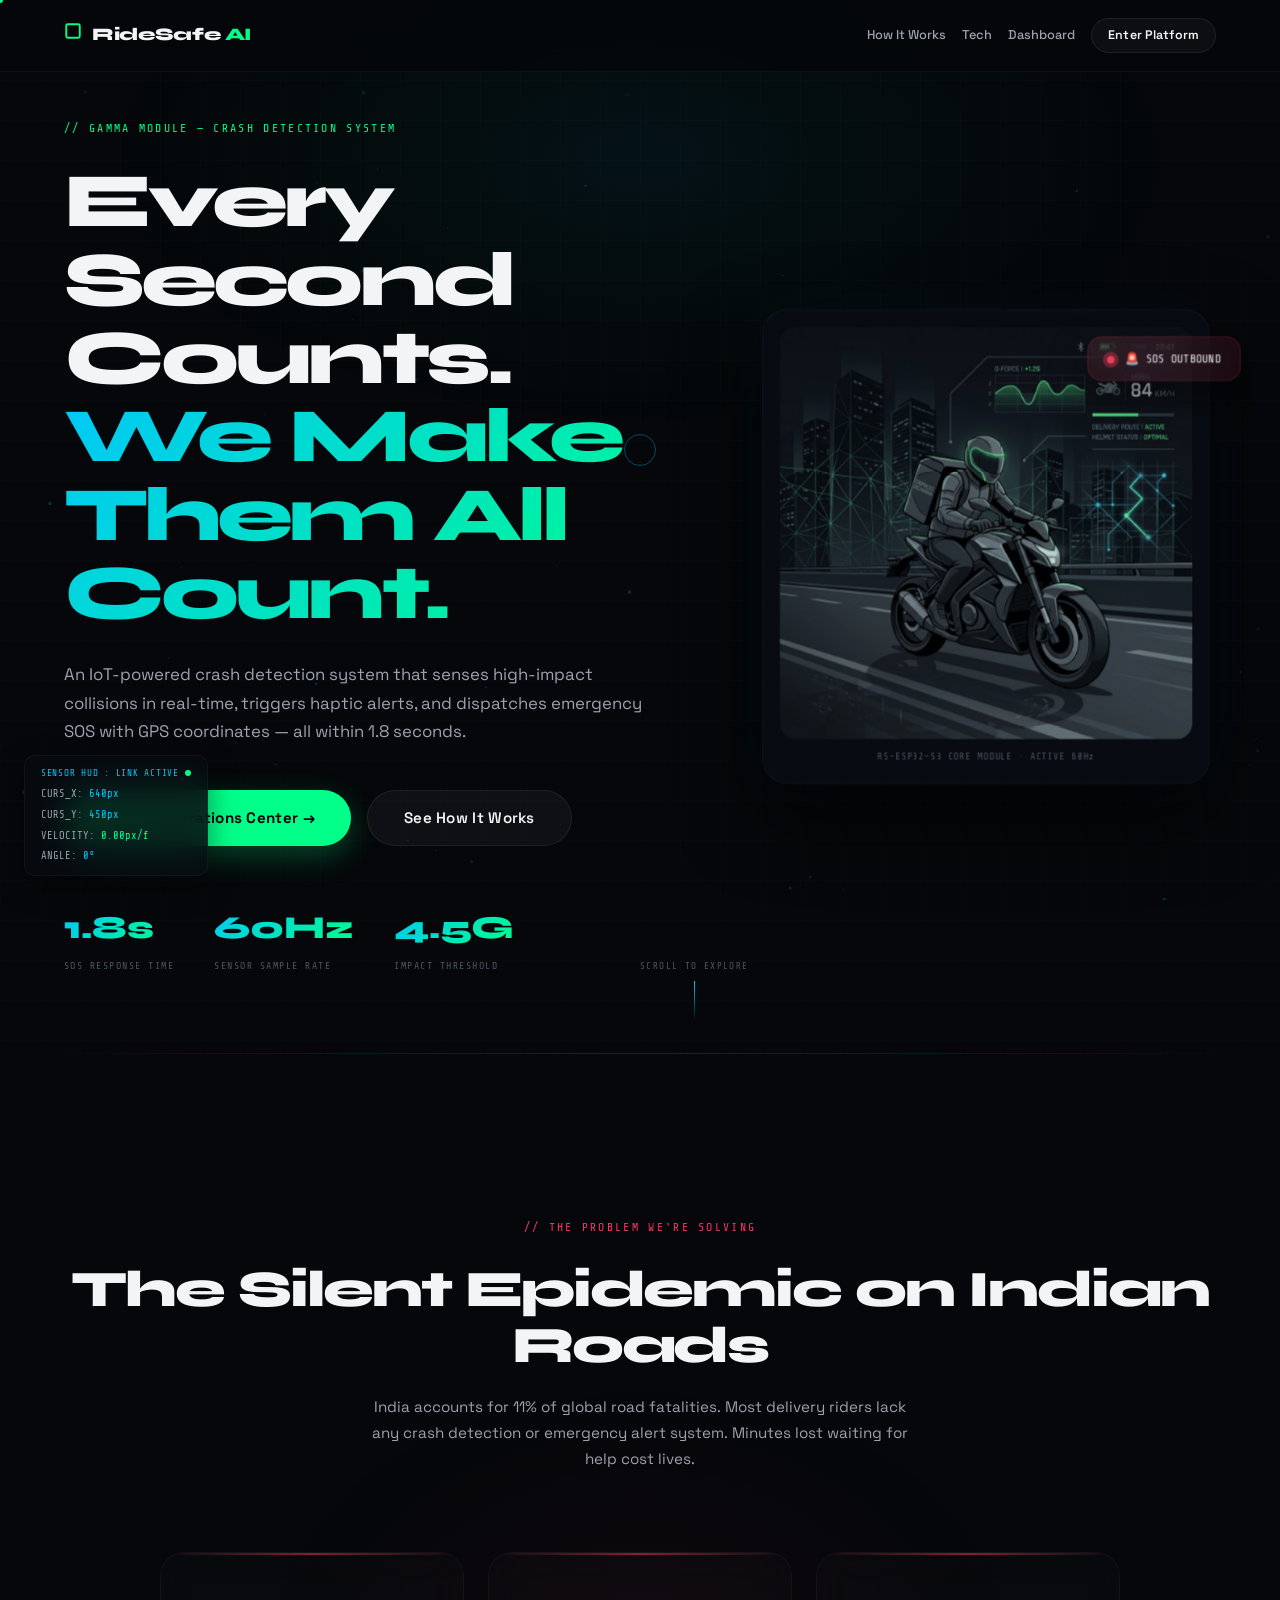
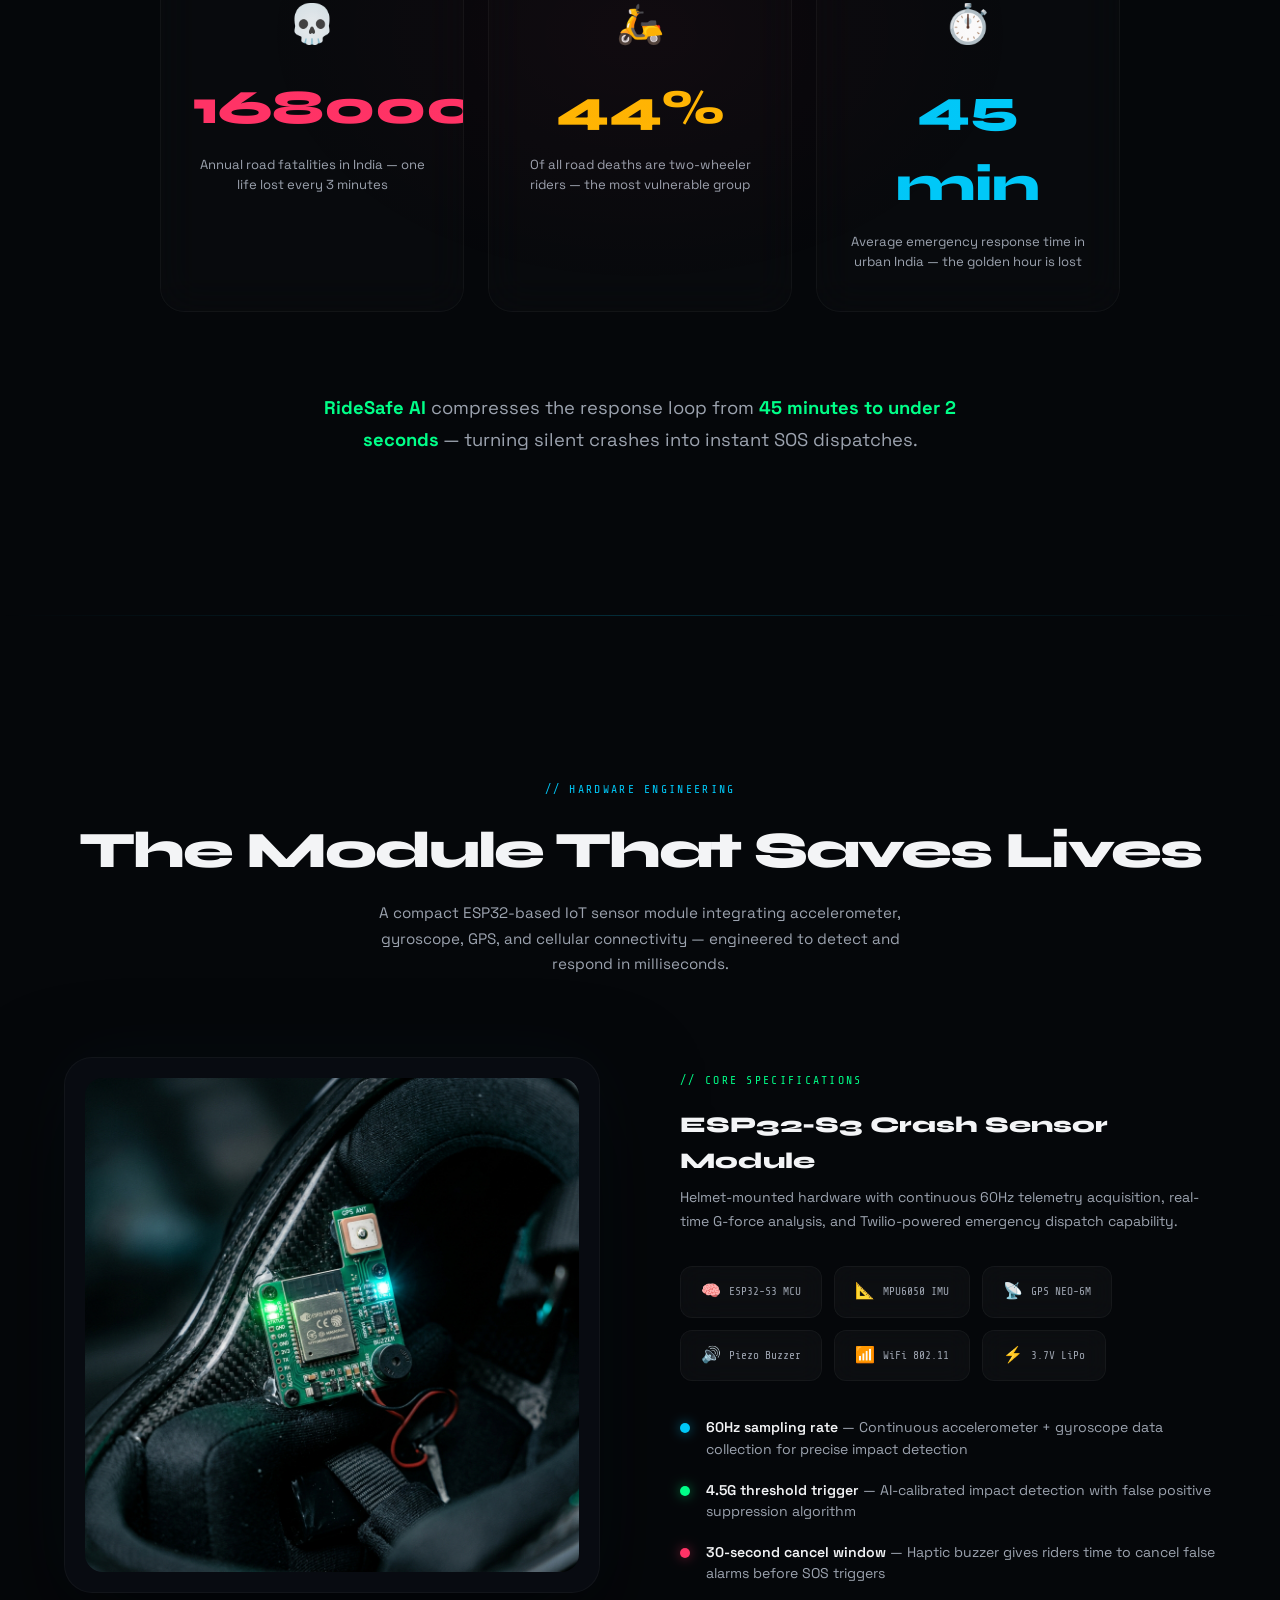
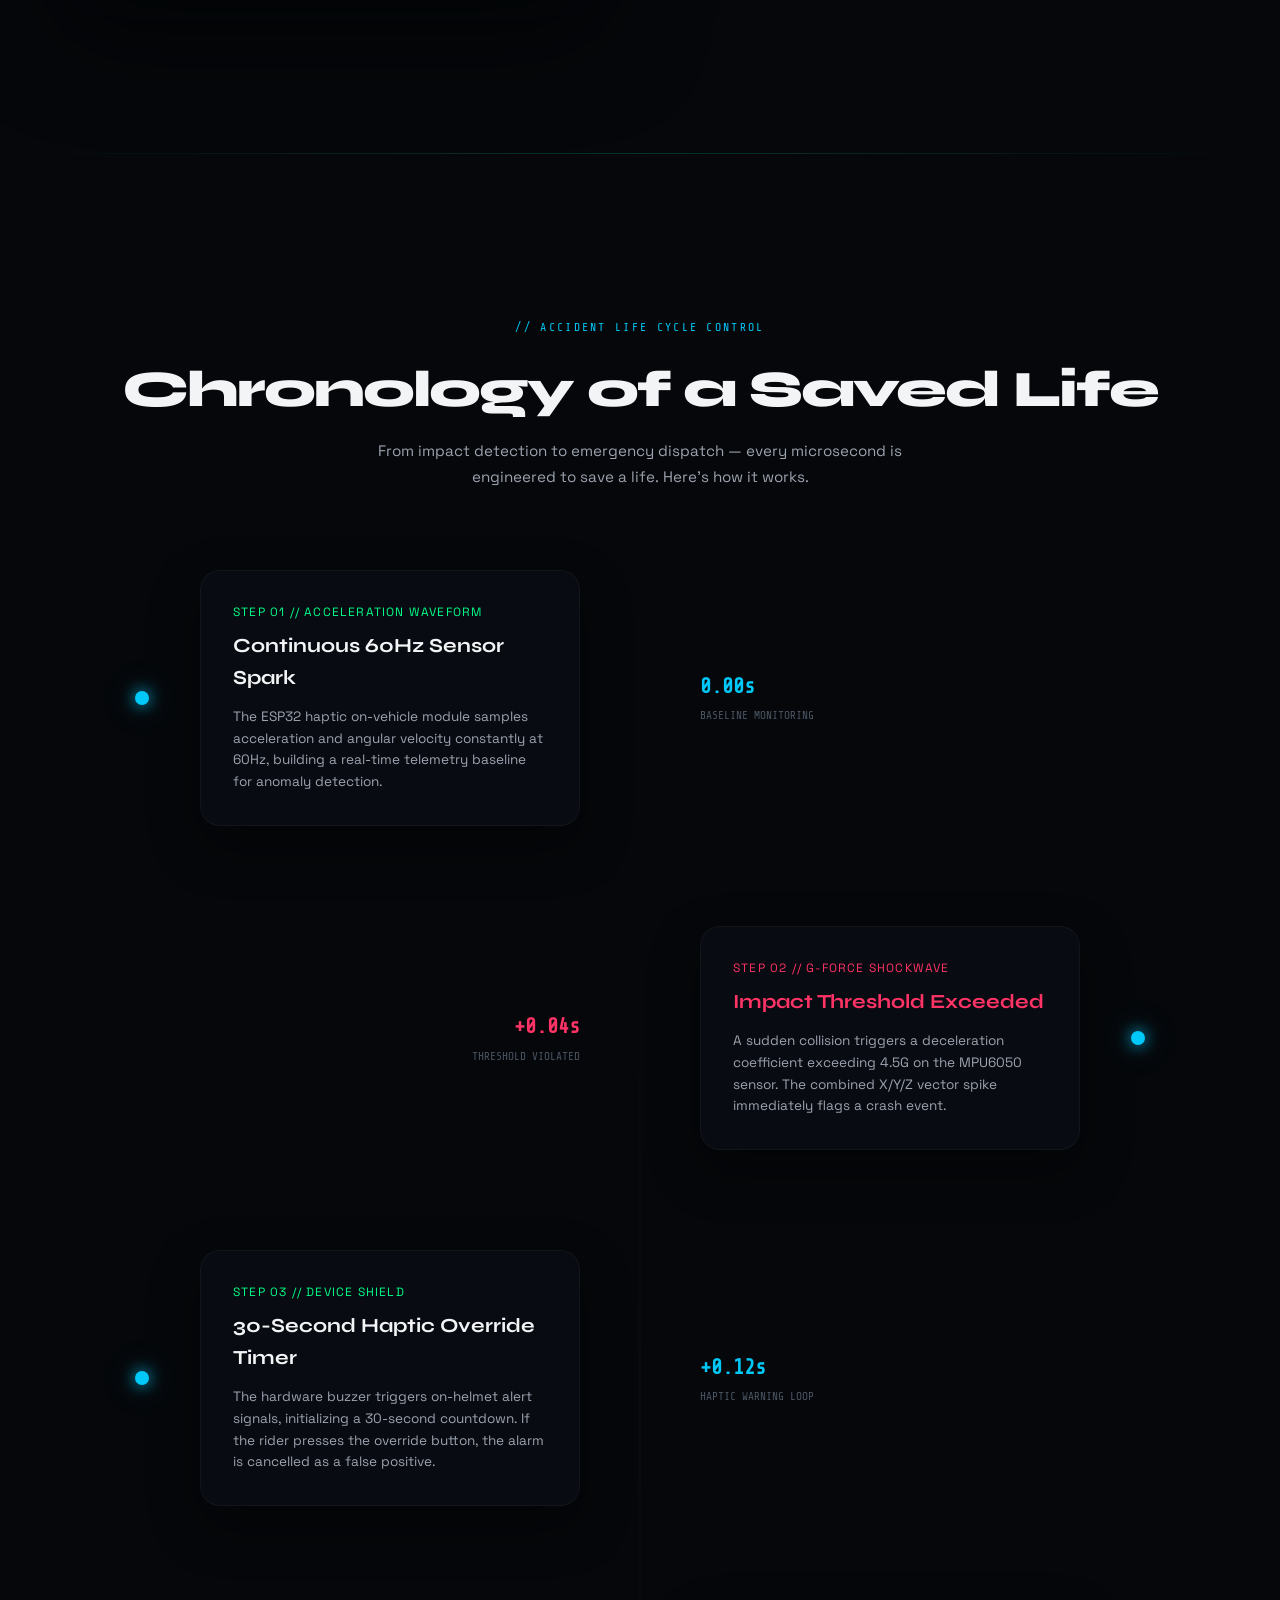
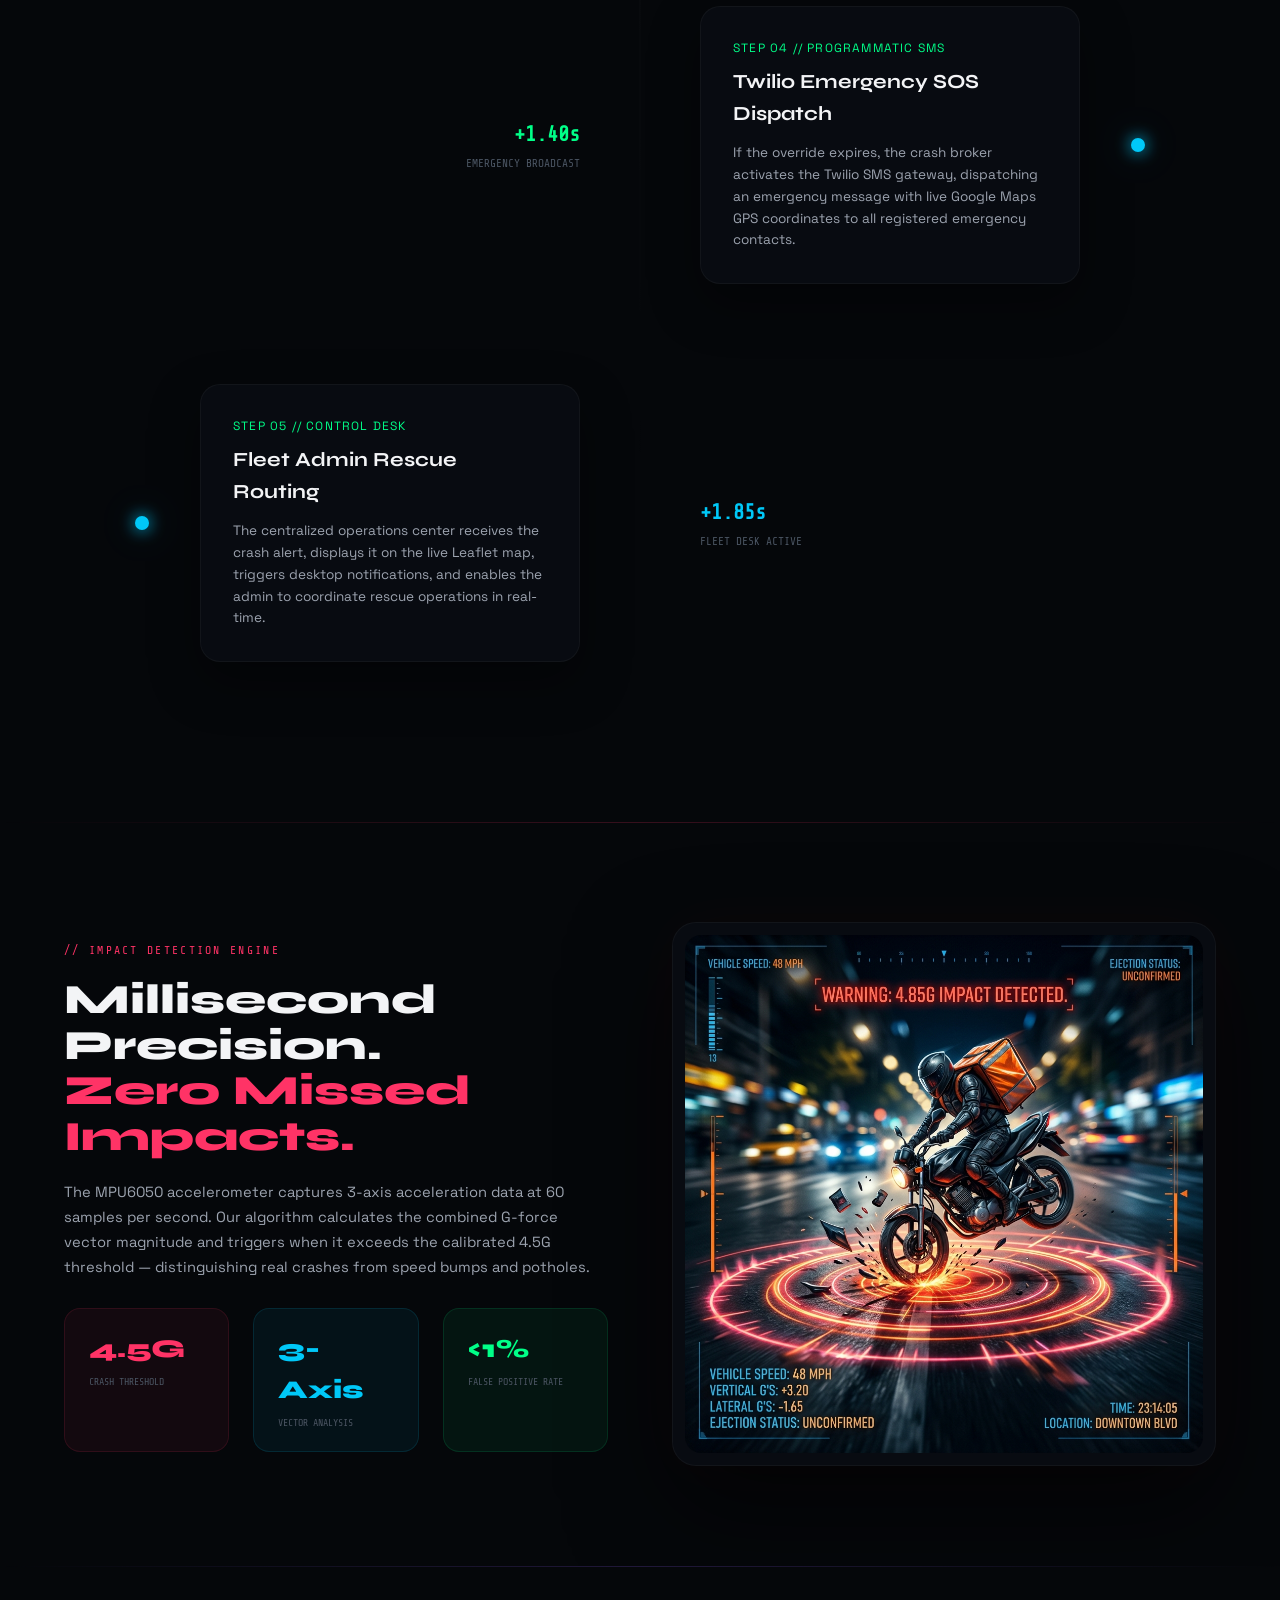
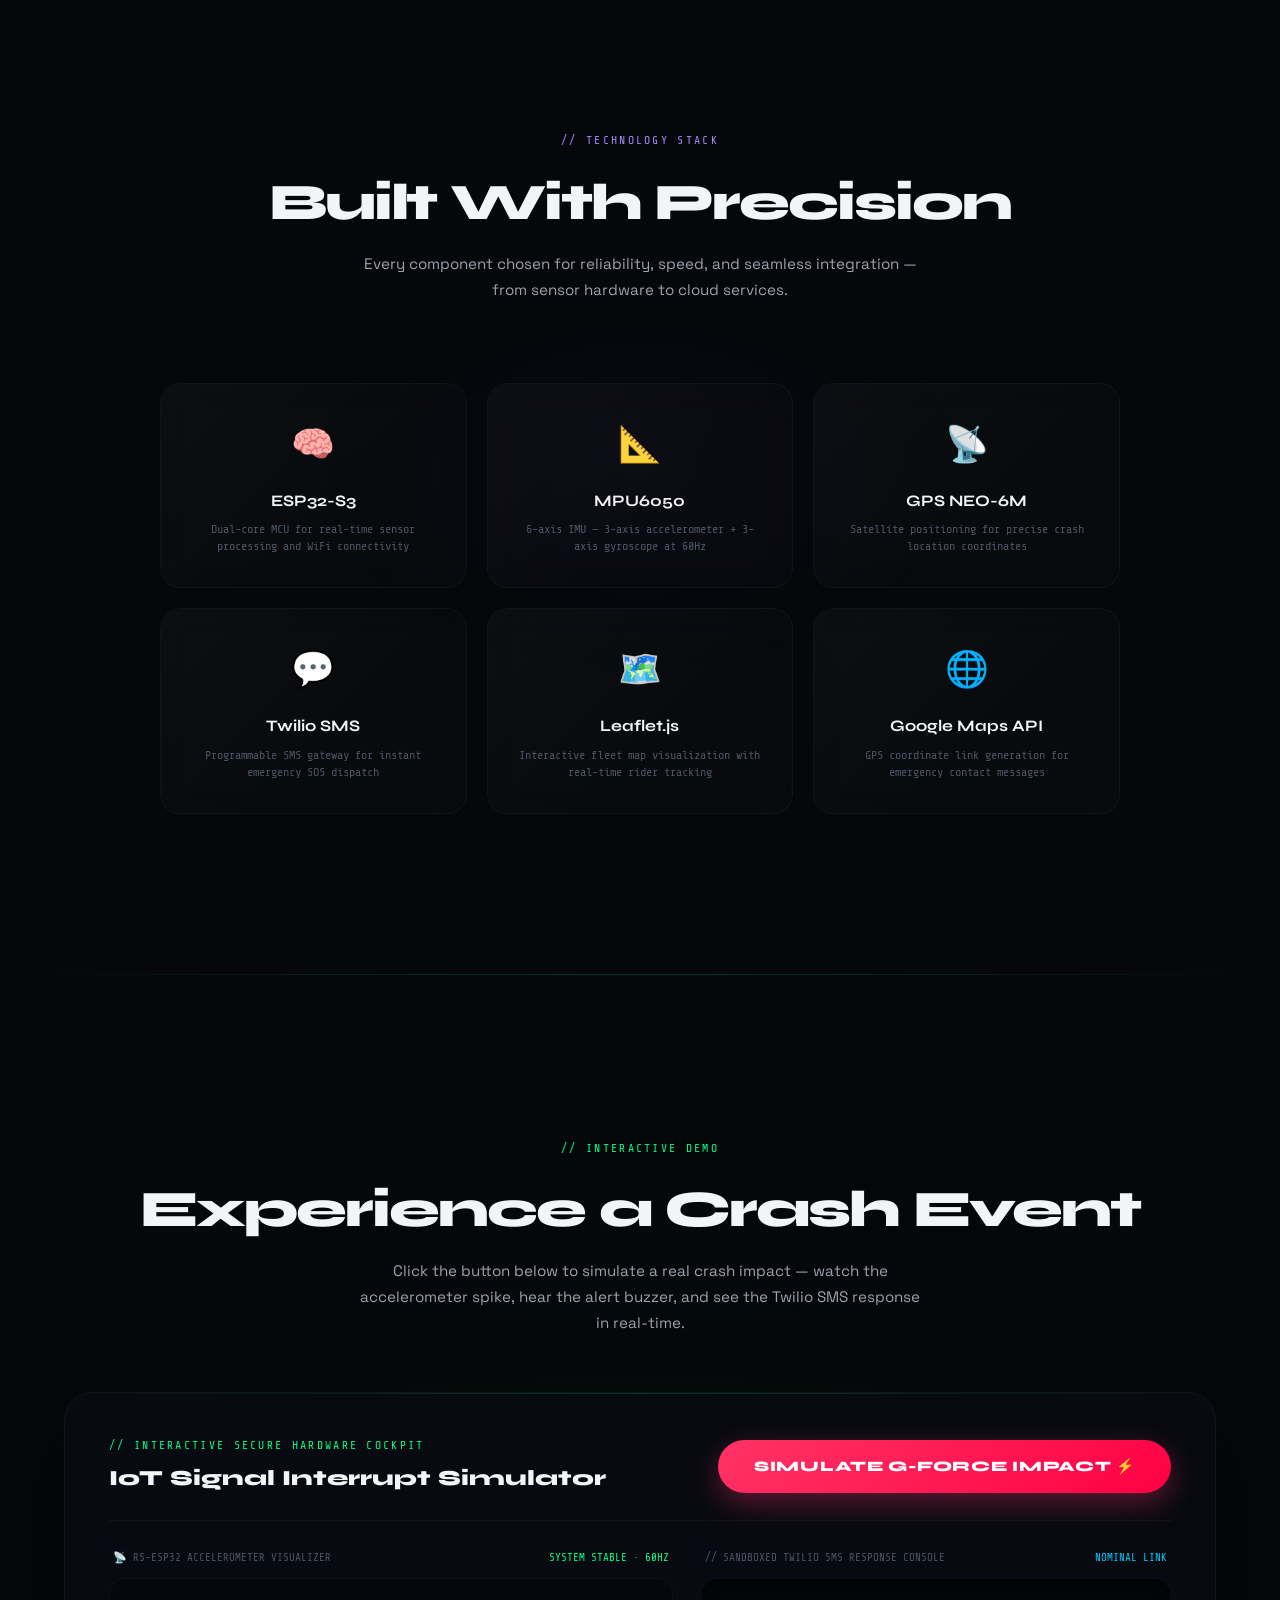
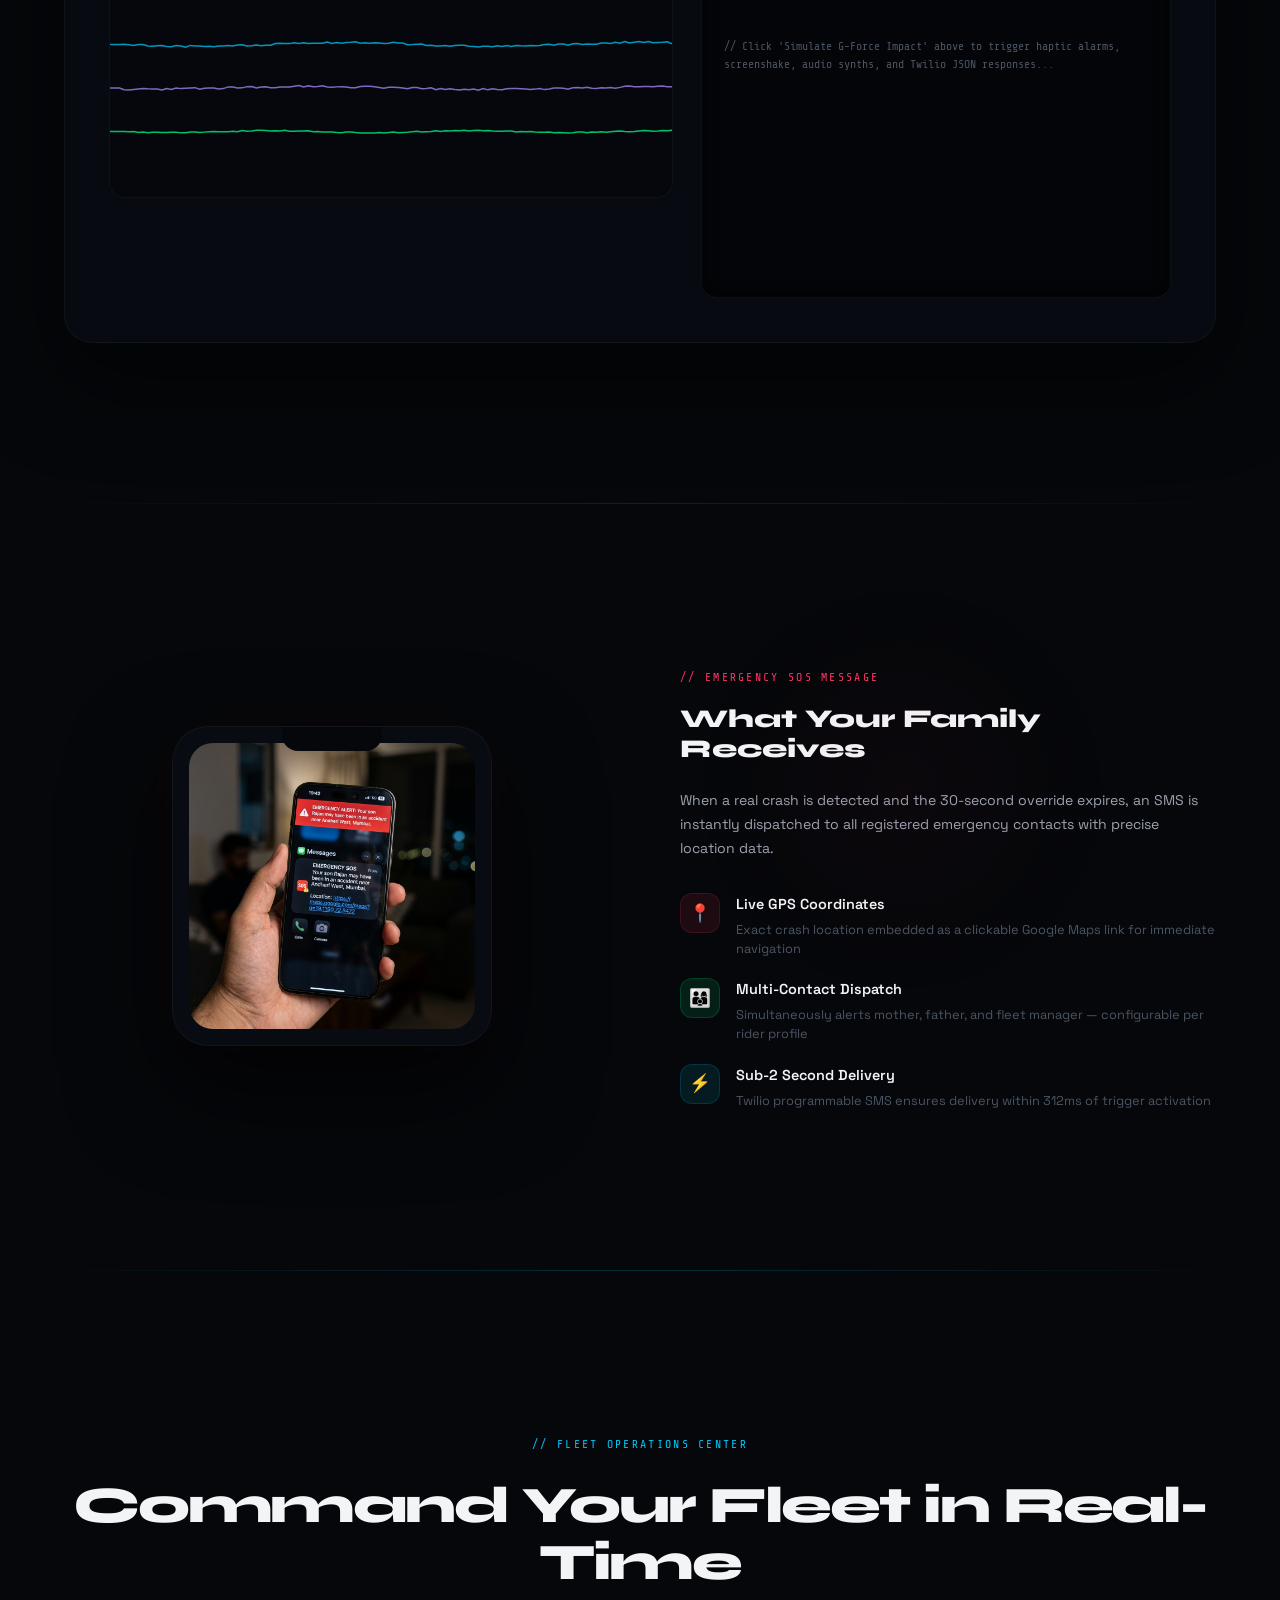
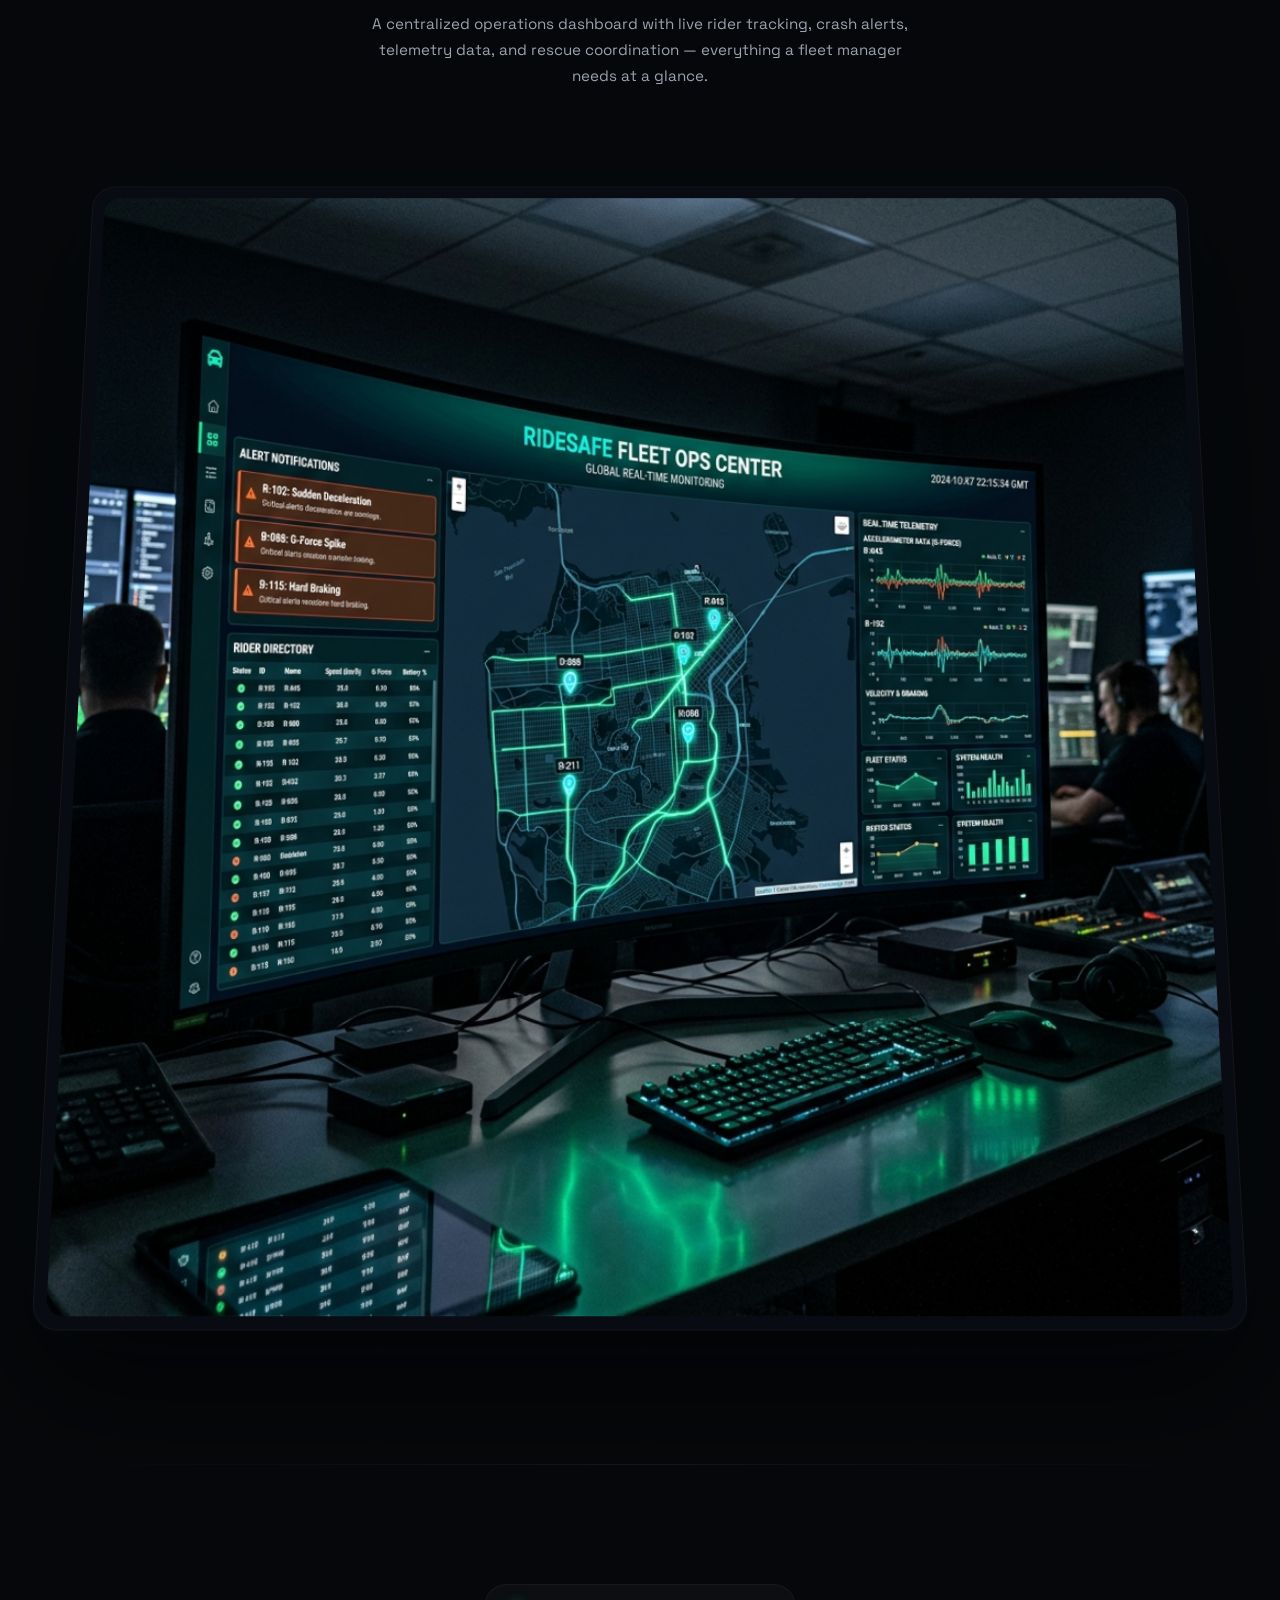
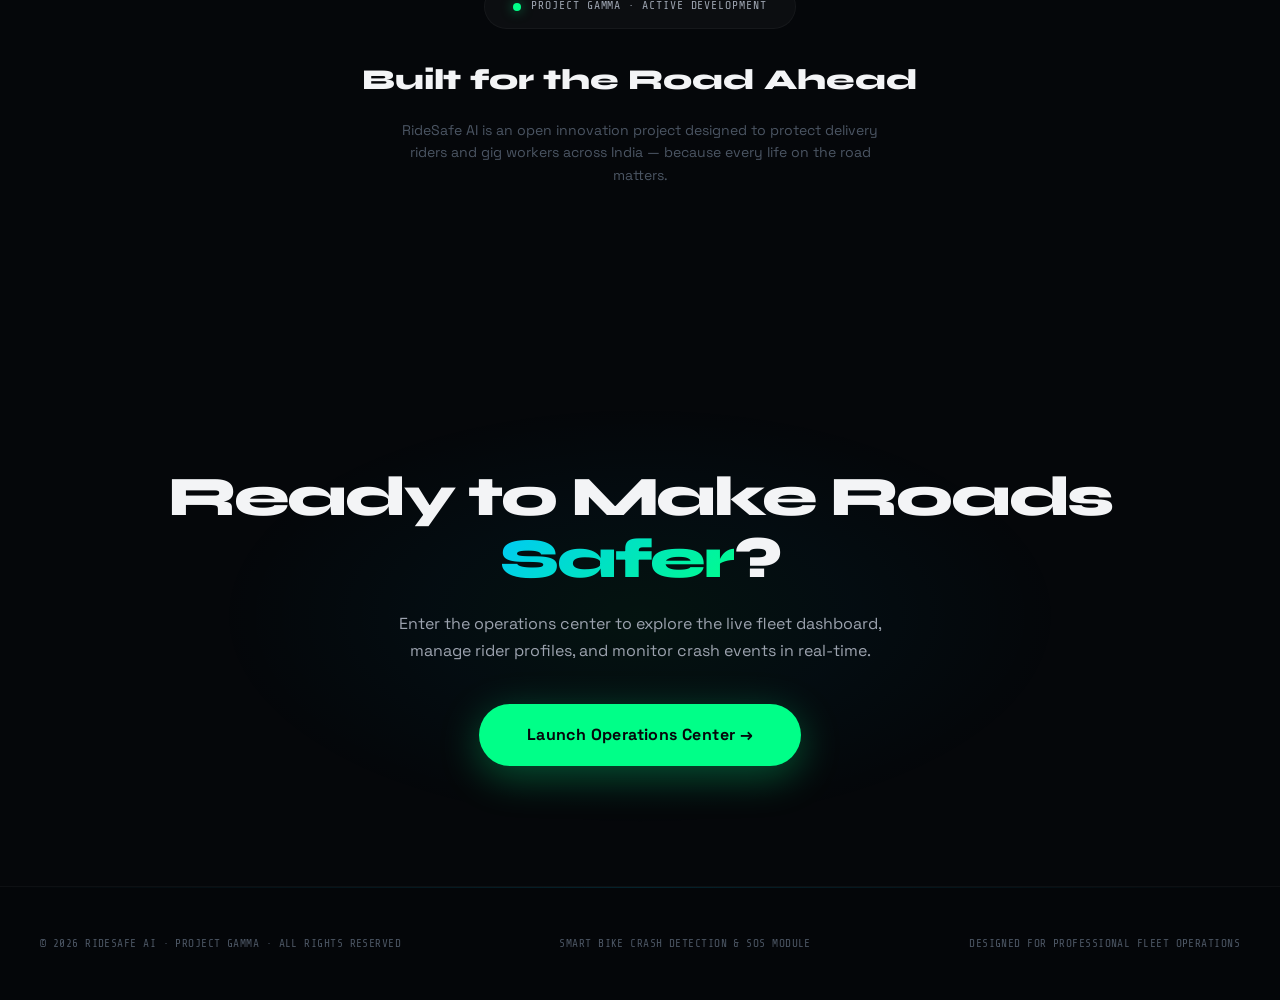
==== index.html @ f123cdc4 "feat(landing): cinematic storytelling redesign with high-graphics visuals - Rewrote index.html with " ====
<!DOCTYPE html>
<html lang="en">
<head>
<meta charset="UTF-8">
<meta name="viewport" content="width=device-width, initial-scale=1.0">
<title>RideSafe AI — Smart Bike Crash Detection & SOS Module</title>
<meta name="description" content="RideSafe AI is an IoT-powered crash detection system that detects bike accidents in real-time using G-force sensors and dispatches emergency SOS alerts with GPS location to save lives.">
<link rel="stylesheet" href="css/styles.css">
<link rel="stylesheet" href="css/landing.css">
</head>
<body class="landing-page">

<!-- PARTICLE BACKGROUND CANVAS -->
<canvas id="particleCanvas"></canvas>

<!-- CUSTOM DUAL CURSOR TRAIL -->
<div class="custom-cursor-dot" id="cursorDot"></div>
<div class="custom-cursor-circle" id="cursorCircle"></div>

<!-- POINTER TELEMETRY HUD COCKPIT -->
<div class="pointer-hud">
  <div class="hud-title">Sensor HUD : Link Active</div>
  <div>CURS_X: <span id="hud-x" style="color:var(--accent-cyan)">0px</span></div>
  <div>CURS_Y: <span id="hud-y" style="color:var(--accent-cyan)">0px</span></div>
  <div>VELOCITY: <span id="hud-v" style="color:var(--accent-green)">0.00px/f</span></div>
  <div>ANGLE: <span id="hud-o" style="color:var(--accent-cyan)">0.0°</span></div>
</div>

<!-- NAVIGATION -->
<nav class="nav" id="nav" style="border-bottom: 1px solid var(--border); background: rgba(5,7,10,0.8); backdrop-filter: blur(16px); position: fixed; top: 0; left: 0; right: 0; z-index: 1000; height: 72px; display: flex; align-items: center;">
  <div class="nav-inner" style="width: 100%; max-width: 1200px; margin: 0 auto; padding: 0 24px; display: flex; justify-content: space-between; align-items: center;">
    <a href="index.html" class="interactive-hover" style="font-family: var(--font-display); font-weight: 800; font-size: 1.1rem; letter-spacing: -0.02em; display: flex; align-items: center; gap: 10px;">
      <div class="logo-icon"><svg width="18" height="18" viewBox="0 0 24 24" fill="none" stroke="var(--accent-green)" stroke-width="2.5"><rect x="3" y="3" width="18" height="18" rx="2"/></svg></div>
      <span>RideSafe <span style="color:var(--accent-green)">AI</span></span>
    </a>
    <div style="display: flex; gap: 16px; align-items: center;">
      <a href="#how-it-works" class="interactive-hover" style="font-size:0.8rem; color:var(--txt2); font-weight:500; transition:color 0.2s;">How It Works</a>
      <a href="#tech" class="interactive-hover" style="font-size:0.8rem; color:var(--txt2); font-weight:500; transition:color 0.2s;">Tech</a>
      <a href="#dashboard" class="interactive-hover" style="font-size:0.8rem; color:var(--txt2); font-weight:500; transition:color 0.2s;">Dashboard</a>
      <a href="login.html" class="btn btn-outline btn-sm interactive-hover" style="border-radius:99px; font-weight:600;">Enter Platform</a>
    </div>
  </div>
</nav>

<!-- ════════════════════════════════════════════════
     HERO — "EVERY SECOND COUNTS"
     ════════════════════════════════════════════════ -->
<section class="hero-god" id="hero">
  <div class="hero-god-glow"></div>
  <div class="container" style="display: flex; align-items: center; justify-content: space-between; gap: 60px; width: 100%; flex-wrap: wrap;">

    <!-- Hero Text -->
    <div style="flex: 1; min-width: 320px;">
      <div class="hero-tagline">// GAMMA MODULE — CRASH DETECTION SYSTEM</div>
      <h1 class="hero-title-god">
        Every Second Counts.<span>We Make Them All Count.</span>
      </h1>
      <p class="hero-desc-god">
        An IoT-powered crash detection system that senses high-impact collisions in real-time, triggers haptic alerts, and dispatches emergency SOS with GPS coordinates — all within 1.8 seconds.
      </p>
      <div style="display: flex; gap: 16px; opacity:0; animation: fadeUp 1s cubic-bezier(0.16, 1, 0.3, 1) 0.8s forwards;">
        <a href="login.html" class="btn btn-green btn-lg interactive-hover" style="background:var(--accent-green); color:#05070a; box-shadow:0 10px 30px rgba(0,255,136,0.25); border-radius:99px;">
          Launch Operations Center →
        </a>
        <a href="#how-it-works" class="btn btn-outline btn-lg interactive-hover" style="border-radius:99px;">
          See How It Works
        </a>
      </div>

      <!-- Hero Animated Stats -->
      <div class="hero-stats">
        <div class="hero-stat">
          <span class="hero-stat-value" id="stat-time">0.0s</span>
          <span class="hero-stat-label">SOS Response Time</span>
        </div>
        <div class="hero-stat">
          <span class="hero-stat-value" id="stat-hz">0Hz</span>
          <span class="hero-stat-label">Sensor Sample Rate</span>
        </div>
        <div class="hero-stat">
          <span class="hero-stat-value" id="stat-g">0.0G</span>
          <span class="hero-stat-label">Impact Threshold</span>
        </div>
      </div>
    </div>

    <!-- 3D Perspective Hero Card -->
    <div class="hero-perspective-wrap">
      <div class="hero-perspective-card" id="heroPerspectiveCard">
        <div class="hero-image-frame">
          <img src="images/ridesafe_telemetry_hero.png" alt="RideSafe Delivery Telemetry HUD illustration showing a delivery rider with real-time G-force monitoring and speed data" />
          <div class="device-footer">
            RS-ESP32-S3 CORE MODULE · ACTIVE 60Hz
          </div>
        </div>
        <div class="hero-perspective-overlay">
          <span class="dot dot-red" style="margin-top:2px;"></span>
          <span>🚨 SOS OUTBOUND</span>
        </div>
      </div>
    </div>

  </div>

  <!-- Scroll Indicator -->
  <div class="scroll-indicator">
    <span>Scroll to Explore</span>
    <div class="scroll-indicator-bar"></div>
  </div>
</section>

<!-- ════════════════════════════════════════════════
     THE PROBLEM — "THE SILENT EPIDEMIC"
     ════════════════════════════════════════════════ -->
<section class="problem-section" id="problem">
  <div class="container">
    <div class="problem-header reveal">
      <div class="section-tagline" style="color:var(--accent-red);">// THE PROBLEM WE'RE SOLVING</div>
      <h2 class="section-title">The Silent Epidemic on Indian Roads</h2>
      <p class="section-desc">
        India accounts for 11% of global road fatalities. Most delivery riders lack any crash detection or emergency alert system. Minutes lost waiting for help cost lives.
      </p>
    </div>

    <div class="problem-stats-grid">
      <div class="problem-stat-card reveal reveal-delay-1">
        <span class="stat-icon">💀</span>
        <span class="stat-number red" data-target="168000" data-suffix="+">0</span>
        <p class="stat-description">Annual road fatalities in India — one life lost every 3 minutes</p>
      </div>
      <div class="problem-stat-card reveal reveal-delay-2">
        <span class="stat-icon">🛵</span>
        <span class="stat-number amber" data-target="44" data-suffix="%">0</span>
        <p class="stat-description">Of all road deaths are two-wheeler riders — the most vulnerable group</p>
      </div>
      <div class="problem-stat-card reveal reveal-delay-3">
        <span class="stat-icon">⏱️</span>
        <span class="stat-number cyan" data-target="45" data-suffix=" min">0</span>
        <p class="stat-description">Average emergency response time in urban India — the golden hour is lost</p>
      </div>
    </div>

    <p class="problem-cta-line reveal">
      <strong>RideSafe AI</strong> compresses the response loop from <strong>45 minutes to under 2 seconds</strong> — turning silent crashes into instant SOS dispatches.
    </p>
  </div>
</section>

<!-- ════════════════════════════════════════════════
     HARDWARE — "THE MODULE THAT SAVES LIVES"
     ════════════════════════════════════════════════ -->
<section class="hardware-section" id="hardware">
  <div class="container">
    <div style="text-align: center; margin-bottom: 80px;" class="reveal">
      <div class="section-tagline" style="color:var(--accent-cyan);">// HARDWARE ENGINEERING</div>
      <h2 class="section-title">The Module That Saves Lives</h2>
      <p class="section-desc">
        A compact ESP32-based IoT sensor module integrating accelerometer, gyroscope, GPS, and cellular connectivity — engineered to detect and respond in milliseconds.
      </p>
    </div>

    <div class="hardware-grid">
      <div class="hardware-image-wrap reveal">
        <div class="hardware-image-card" id="hardwareCard">
          <img src="images/esp32_hardware_module.png" alt="ESP32 crash detection IoT module mounted inside a motorcycle helmet with green LED indicators and sensor chips" />
        </div>
      </div>

      <div class="reveal reveal-delay-2">
        <div class="section-tagline" style="color:var(--accent-green); margin-bottom:16px;">// CORE SPECIFICATIONS</div>
        <h3 style="font-family:var(--font-display); font-size:1.4rem; font-weight:800; margin-bottom:8px;">ESP32-S3 Crash Sensor Module</h3>
        <p style="color:var(--txt2); font-size:0.88rem; line-height:1.7; margin-bottom:28px;">
          Helmet-mounted hardware with continuous 60Hz telemetry acquisition, real-time G-force analysis, and Twilio-powered emergency dispatch capability.
        </p>

        <div class="spec-badges">
          <div class="spec-badge"><span class="spec-badge-icon">🧠</span> ESP32-S3 MCU</div>
          <div class="spec-badge"><span class="spec-badge-icon">📐</span> MPU6050 IMU</div>
          <div class="spec-badge"><span class="spec-badge-icon">📡</span> GPS NEO-6M</div>
          <div class="spec-badge"><span class="spec-badge-icon">🔊</span> Piezo Buzzer</div>
          <div class="spec-badge"><span class="spec-badge-icon">📶</span> WiFi 802.11</div>
          <div class="spec-badge"><span class="spec-badge-icon">⚡</span> 3.7V LiPo</div>
        </div>

        <div class="hw-features">
          <div class="hw-feature">
            <div class="hw-feature-dot"></div>
            <div class="hw-feature-text"><strong>60Hz sampling rate</strong> — Continuous accelerometer + gyroscope data collection for precise impact detection</div>
          </div>
          <div class="hw-feature">
            <div class="hw-feature-dot" style="background:var(--accent-green);box-shadow:0 0 12px rgba(0,255,136,0.5);"></div>
            <div class="hw-feature-text"><strong>4.5G threshold trigger</strong> — AI-calibrated impact detection with false positive suppression algorithm</div>
          </div>
          <div class="hw-feature">
            <div class="hw-feature-dot" style="background:var(--accent-red);box-shadow:0 0 12px rgba(255,51,102,0.5);"></div>
            <div class="hw-feature-text"><strong>30-second cancel window</strong> — Haptic buzzer gives riders time to cancel false alarms before SOS triggers</div>
          </div>
        </div>
      </div>
    </div>
  </div>
</section>

<!-- ════════════════════════════════════════════════
     TIMELINE — "CHRONOLOGY OF A SAVED LIFE"
     ════════════════════════════════════════════════ -->
<section class="timeline-section" id="how-it-works">
  <div class="container">
    <div style="text-align: center; margin-bottom: 80px;" class="reveal">
      <div class="section-tagline" style="color:var(--accent-cyan)">// ACCIDENT LIFE CYCLE CONTROL</div>
      <h2 class="section-title">Chronology of a Saved Life</h2>
      <p class="section-desc">
        From impact detection to emergency dispatch — every microsecond is engineered to save a life. Here's how it works.
      </p>
    </div>

    <div style="position: relative; max-width: 880px; margin: 0 auto;">
      <!-- Timeline Center Line -->
      <div class="timeline-line"></div>
      <div class="timeline-line-glow" id="timelineGlow"></div>

      <!-- Step 1 -->
      <div class="timeline-card-wrap">
        <div class="timeline-card" id="step1Card">
          <div class="timeline-num">STEP 01 // ACCELERATION WAVEFORM</div>
          <div class="timeline-title">Continuous 60Hz Sensor Spark</div>
          <div class="timeline-desc">
            The ESP32 haptic on-vehicle module samples acceleration and angular velocity constantly at 60Hz, building a real-time telemetry baseline for anomaly detection.
          </div>
        </div>
        <div class="timeline-meta" id="step1Meta">
          <span style="font-family:var(--font-mono); color:var(--accent-cyan); font-size:1.3rem; font-weight:700;">0.00s</span>
          <div style="font-size:0.7rem; color:var(--txt3); text-transform:uppercase; margin-top:4px;">Baseline Monitoring</div>
        </div>
      </div>

      <!-- Step 2 -->
      <div class="timeline-card-wrap">
        <div class="timeline-card" id="step2Card">
          <div class="timeline-num" style="color:var(--accent-red)">STEP 02 // G-FORCE SHOCKWAVE</div>
          <div class="timeline-title" style="color:var(--accent-red)">Impact Threshold Exceeded</div>
          <div class="timeline-desc">
            A sudden collision triggers a deceleration coefficient exceeding 4.5G on the MPU6050 sensor. The combined X/Y/Z vector spike immediately flags a crash event.
          </div>
        </div>
        <div class="timeline-meta" id="step2Meta">
          <span style="font-family:var(--font-mono); color:var(--accent-red); font-size:1.3rem; font-weight:700;">+0.04s</span>
          <div style="font-size:0.7rem; color:var(--txt3); text-transform:uppercase; margin-top:4px;">Threshold Violated</div>
        </div>
      </div>

      <!-- Step 3 -->
      <div class="timeline-card-wrap">
        <div class="timeline-card" id="step3Card">
          <div class="timeline-num">STEP 03 // DEVICE SHIELD</div>
          <div class="timeline-title">30-Second Haptic Override Timer</div>
          <div class="timeline-desc">
            The hardware buzzer triggers on-helmet alert signals, initializing a 30-second countdown. If the rider presses the override button, the alarm is cancelled as a false positive.
          </div>
        </div>
        <div class="timeline-meta" id="step3Meta">
          <span style="font-family:var(--font-mono); color:var(--accent-cyan); font-size:1.3rem; font-weight:700;">+0.12s</span>
          <div style="font-size:0.7rem; color:var(--txt3); text-transform:uppercase; margin-top:4px;">Haptic Warning Loop</div>
        </div>
      </div>

      <!-- Step 4 -->
      <div class="timeline-card-wrap">
        <div class="timeline-card" id="step4Card">
          <div class="timeline-num" style="color:var(--accent-green)">STEP 04 // PROGRAMMATIC SMS</div>
          <div class="timeline-title">Twilio Emergency SOS Dispatch</div>
          <div class="timeline-desc">
            If the override expires, the crash broker activates the Twilio SMS gateway, dispatching an emergency message with live Google Maps GPS coordinates to all registered emergency contacts.
          </div>
        </div>
        <div class="timeline-meta" id="step4Meta">
          <span style="font-family:var(--font-mono); color:var(--accent-green); font-size:1.3rem; font-weight:700;">+1.40s</span>
          <div style="font-size:0.7rem; color:var(--txt3); text-transform:uppercase; margin-top:4px;">Emergency Broadcast</div>
        </div>
      </div>

      <!-- Step 5 -->
      <div class="timeline-card-wrap">
        <div class="timeline-card" id="step5Card">
          <div class="timeline-num">STEP 05 // CONTROL DESK</div>
          <div class="timeline-title">Fleet Admin Rescue Routing</div>
          <div class="timeline-desc">
            The centralized operations center receives the crash alert, displays it on the live Leaflet map, triggers desktop notifications, and enables the admin to coordinate rescue operations in real-time.
          </div>
        </div>
        <div class="timeline-meta" id="step5Meta">
          <span style="font-family:var(--font-mono); color:var(--accent-cyan); font-size:1.3rem; font-weight:700;">+1.85s</span>
          <div style="font-size:0.7rem; color:var(--txt3); text-transform:uppercase; margin-top:4px;">Fleet Desk Active</div>
        </div>
      </div>

    </div>
  </div>
</section>

<!-- ════════════════════════════════════════════════
     CRASH IMPACT VISUAL — DRAMATIC SECTION
     ════════════════════════════════════════════════ -->
<section style="padding:100px 0; position:relative; z-index:1; overflow:hidden;">
  <div style="position:absolute;top:0;left:0;right:0;height:1px;background:linear-gradient(90deg,transparent,rgba(255,51,102,0.2),transparent);"></div>
  <div class="container">
    <div class="reveal" style="display:grid; grid-template-columns:1fr 1fr; gap:64px; align-items:center;">
      <div>
        <div class="section-tagline" style="color:var(--accent-red); margin-bottom:16px;">// IMPACT DETECTION ENGINE</div>
        <h2 style="font-family:var(--font-display); font-size:clamp(1.8rem,3.5vw,2.6rem); font-weight:800; margin-bottom:20px; line-height:1.1;">
          Millisecond Precision.<br><span style="color:var(--accent-red);">Zero Missed Impacts.</span>
        </h2>
        <p style="color:var(--txt2); font-size:0.92rem; line-height:1.7; margin-bottom:28px;">
          The MPU6050 accelerometer captures 3-axis acceleration data at 60 samples per second. Our algorithm calculates the combined G-force vector magnitude and triggers when it exceeds the calibrated 4.5G threshold — distinguishing real crashes from speed bumps and potholes.
        </p>
        <div style="display:flex; gap:24px; flex-wrap:wrap;">
          <div style="background:rgba(255,51,102,0.06); border:1px solid rgba(255,51,102,0.12); border-radius:16px; padding:20px 24px; flex:1; min-width:140px;">
            <div style="font-family:var(--font-display); font-size:1.6rem; font-weight:800; color:var(--accent-red);">4.5G</div>
            <div style="font-family:var(--font-mono); font-size:0.62rem; color:var(--txt3); text-transform:uppercase; margin-top:4px;">Crash Threshold</div>
          </div>
          <div style="background:rgba(0,200,248,0.06); border:1px solid rgba(0,200,248,0.12); border-radius:16px; padding:20px 24px; flex:1; min-width:140px;">
            <div style="font-family:var(--font-display); font-size:1.6rem; font-weight:800; color:var(--accent-cyan);">3-Axis</div>
            <div style="font-family:var(--font-mono); font-size:0.62rem; color:var(--txt3); text-transform:uppercase; margin-top:4px;">Vector Analysis</div>
          </div>
          <div style="background:rgba(0,255,136,0.06); border:1px solid rgba(0,255,136,0.12); border-radius:16px; padding:20px 24px; flex:1; min-width:140px;">
            <div style="font-family:var(--font-display); font-size:1.6rem; font-weight:800; color:var(--accent-green);"><1%</div>
            <div style="font-family:var(--font-mono); font-size:0.62rem; color:var(--txt3); text-transform:uppercase; margin-top:4px;">False Positive Rate</div>
          </div>
        </div>
      </div>
      <div style="display:flex; justify-content:center;">
        <div style="background:var(--carbon-card); border:1px solid var(--carbon-border); border-radius:24px; padding:12px; box-shadow:0 40px 100px rgba(0,0,0,0.6), 0 0 60px rgba(255,51,102,0.04); overflow:hidden;">
          <img src="images/crash_impact_visual.png" alt="Dramatic visualization of motorcycle crash impact with G-force shockwave data overlay" style="width:100%; border-radius:16px;" />
        </div>
      </div>
    </div>
  </div>
</section>

<!-- ════════════════════════════════════════════════
     TECHNOLOGY STACK — "POWERED BY"
     ════════════════════════════════════════════════ -->
<section class="tech-section" id="tech">
  <div class="container">
    <div style="text-align: center; margin-bottom: 80px;" class="reveal">
      <div class="section-tagline" style="color:#a78bfa;">// TECHNOLOGY STACK</div>
      <h2 class="section-title">Built With Precision</h2>
      <p class="section-desc">
        Every component chosen for reliability, speed, and seamless integration — from sensor hardware to cloud services.
      </p>
    </div>

    <div class="tech-grid">
      <div class="tech-card reveal reveal-delay-1">
        <span class="tech-icon">🧠</span>
        <div class="tech-name">ESP32-S3</div>
        <div class="tech-role">Dual-core MCU for real-time sensor processing and WiFi connectivity</div>
      </div>
      <div class="tech-card reveal reveal-delay-2">
        <span class="tech-icon">📐</span>
        <div class="tech-name">MPU6050</div>
        <div class="tech-role">6-axis IMU — 3-axis accelerometer + 3-axis gyroscope at 60Hz</div>
      </div>
      <div class="tech-card reveal reveal-delay-3">
        <span class="tech-icon">📡</span>
        <div class="tech-name">GPS NEO-6M</div>
        <div class="tech-role">Satellite positioning for precise crash location coordinates</div>
      </div>
      <div class="tech-card reveal reveal-delay-1">
        <span class="tech-icon">💬</span>
        <div class="tech-name">Twilio SMS</div>
        <div class="tech-role">Programmable SMS gateway for instant emergency SOS dispatch</div>
      </div>
      <div class="tech-card reveal reveal-delay-2">
        <span class="tech-icon">🗺️</span>
        <div class="tech-name">Leaflet.js</div>
        <div class="tech-role">Interactive fleet map visualization with real-time rider tracking</div>
      </div>
      <div class="tech-card reveal reveal-delay-3">
        <span class="tech-icon">🌐</span>
        <div class="tech-name">Google Maps API</div>
        <div class="tech-role">GPS coordinate link generation for emergency contact messages</div>
      </div>
    </div>
  </div>
</section>

<!-- ════════════════════════════════════════════════
     LIVE COCKPIT ACCIDENT SIMULATOR
     ════════════════════════════════════════════════ -->
<section class="cockpit-section" id="simulator">
  <div class="container">
    <div style="text-align:center; margin-bottom:56px;" class="reveal">
      <div class="section-tagline" style="color:var(--accent-green);">// INTERACTIVE DEMO</div>
      <h2 class="section-title">Experience a Crash Event</h2>
      <p class="section-desc">
        Click the button below to simulate a real crash impact — watch the accelerometer spike, hear the alert buzzer, and see the Twilio SMS response in real-time.
      </p>
    </div>

    <div class="cockpit-widget reveal">
      <div class="cockpit-header">
        <div>
          <div class="hero-tagline" style="margin-bottom:6px; color:var(--accent-green); animation:none; opacity:1;">// INTERACTIVE SECURE HARDWARE COCKPIT</div>
          <h3 style="font-family:var(--font-display); font-size:1.35rem; font-weight:800; margin:0;">IoT Signal Interrupt Simulator</h3>
        </div>
        <button class="cockpit-trigger-btn interactive-hover" onclick="triggerSimulatedImpact()">
          Simulate G-Force Impact ⚡
        </button>
      </div>

      <div class="cockpit-grid">
        <!-- Live wave canvas -->
        <div style="display:flex; flex-direction:column; gap:12px;">
          <div style="font-family:var(--font-mono); font-size:0.68rem; color:var(--txt3); text-transform:uppercase; display:flex; justify-content:space-between; align-items:center; padding: 0 4px;">
            <span>📡 RS-ESP32 Accelerometer Visualizer</span>
            <span style="color:var(--accent-green)" id="sim-status">SYSTEM STABLE · 60HZ</span>
          </div>
          <div class="cockpit-canvas-box" id="cockpitCanvasContainer">
            <canvas id="cockpitCanvas" style="width:100%; height:100%; display:block;"></canvas>
          </div>
        </div>

        <!-- Terminal log outputs -->
        <div style="display:flex; flex-direction:column; gap:12px;">
          <div style="font-family:var(--font-mono); font-size:0.68rem; color:var(--txt3); text-transform:uppercase; display:flex; justify-content:space-between; align-items:center; padding:0 4px;">
            <span>// Sandboxed Twilio SMS Response Console</span>
            <span style="color:var(--accent-cyan)">NOMINAL LINK</span>
          </div>
          <div class="cockpit-terminal" id="cockpitTerminal">
            <div style="color:var(--txt3)">// Click 'Simulate G-Force Impact' above to trigger haptic alarms, screenshake, audio synths, and Twilio JSON responses...</div>
          </div>
        </div>
      </div>
    </div>
  </div>
</section>

<!-- ════════════════════════════════════════════════
     SMS DEMO — "WHAT YOUR FAMILY RECEIVES"
     ════════════════════════════════════════════════ -->
<section class="sms-section" id="sms">
  <div class="container">
    <div class="sms-grid">
      <div class="phone-mockup-wrap reveal">
        <div class="phone-mockup">
          <img src="images/sos_phone_notification.png" alt="Smartphone showing emergency SOS text message notification with accident location and Google Maps link" />
        </div>
      </div>

      <div class="sms-content reveal reveal-delay-2">
        <div class="section-tagline" style="color:var(--accent-red); margin-bottom:16px;">// EMERGENCY SOS MESSAGE</div>
        <h3>What Your Family Receives</h3>
        <p style="color:var(--txt2); font-size:0.88rem; line-height:1.7; margin-bottom:32px;">
          When a real crash is detected and the 30-second override expires, an SMS is instantly dispatched to all registered emergency contacts with precise location data.
        </p>

        <div class="sms-features">
          <div class="sms-feature">
            <div class="sms-feature-icon red">📍</div>
            <div class="sms-feature-text">
              <h4>Live GPS Coordinates</h4>
              <p>Exact crash location embedded as a clickable Google Maps link for immediate navigation</p>
            </div>
          </div>
          <div class="sms-feature">
            <div class="sms-feature-icon green">👨‍👩‍👦</div>
            <div class="sms-feature-text">
              <h4>Multi-Contact Dispatch</h4>
              <p>Simultaneously alerts mother, father, and fleet manager — configurable per rider profile</p>
            </div>
          </div>
          <div class="sms-feature">
            <div class="sms-feature-icon cyan">⚡</div>
            <div class="sms-feature-text">
              <h4>Sub-2 Second Delivery</h4>
              <p>Twilio programmable SMS ensures delivery within 312ms of trigger activation</p>
            </div>
          </div>
        </div>
      </div>
    </div>
  </div>
</section>

<!-- ════════════════════════════════════════════════
     FLEET DASHBOARD PREVIEW
     ════════════════════════════════════════════════ -->
<section class="dashboard-section" id="dashboard">
  <div class="container">
    <div style="text-align:center;" class="reveal">
      <div class="section-tagline" style="color:var(--accent-cyan);">// FLEET OPERATIONS CENTER</div>
      <h2 class="section-title">Command Your Fleet in Real-Time</h2>
      <p class="section-desc">
        A centralized operations dashboard with live rider tracking, crash alerts, telemetry data, and rescue coordination — everything a fleet manager needs at a glance.
      </p>
    </div>

    <div class="dashboard-image-wrap reveal reveal-delay-2">
      <div class="dashboard-image-card" id="dashboardCard">
        <img src="images/fleet_dashboard_monitor.png" alt="RideSafe fleet operations center dashboard showing live map with rider markers, telemetry graphs, and crash alert notifications" />
      </div>
    </div>
  </div>
</section>

<!-- ════════════════════════════════════════════════
     TEAM / PROJECT CREDITS
     ════════════════════════════════════════════════ -->
<section class="team-section">
  <div class="container">
    <div class="reveal">
      <div class="team-badge">
        <span class="team-badge-dot"></span>
        PROJECT GAMMA · ACTIVE DEVELOPMENT
      </div>
      <h2 class="team-title">Built for the Road Ahead</h2>
      <p class="team-desc">
        RideSafe AI is an open innovation project designed to protect delivery riders and gig workers across India — because every life on the road matters.
      </p>
    </div>
  </div>
</section>

<!-- ════════════════════════════════════════════════
     FINAL CTA BANNER
     ════════════════════════════════════════════════ -->
<section class="cta-banner">
  <div class="container reveal">
    <h2 class="cta-title">Ready to Make Roads <span>Safer</span>?</h2>
    <p class="cta-desc">
      Enter the operations center to explore the live fleet dashboard, manage rider profiles, and monitor crash events in real-time.
    </p>
    <a href="login.html" class="btn btn-green btn-xl interactive-hover" style="background:var(--accent-green); color:#05070a; box-shadow:0 10px 40px rgba(0,255,136,0.3); border-radius:99px;">
      Launch Operations Center →
    </a>
  </div>
</section>

<!-- ════════════════════════════════════════════════
     FOOTER
     ════════════════════════════════════════════════ -->
<footer class="landing-footer">
  <div class="footer-inner">
    <span class="footer-text">© 2026 RIDESAFE AI · PROJECT GAMMA · ALL RIGHTS RESERVED</span>
    <span class="footer-text">SMART BIKE CRASH DETECTION & SOS MODULE</span>
    <span class="footer-text">DESIGNED FOR PROFESSIONAL FLEET OPERATIONS</span>
  </div>
</footer>

<!-- ════════════════════════════════════════════════
     SCRIPTS — ANIMATIONS, CURSOR, SIMULATOR, PARTICLES
     ════════════════════════════════════════════════ -->
<script>
// ── PARTICLE FIELD BACKGROUND ────────────────────────────────────
const particleCanvas = document.getElementById('particleCanvas');
const pCtx = particleCanvas.getContext('2d');
let particles = [];
const PARTICLE_COUNT = 60;

function initParticles() {
  const dpr = window.devicePixelRatio || 1;
  particleCanvas.width = window.innerWidth * dpr;
  particleCanvas.height = window.innerHeight * dpr;
  pCtx.scale(dpr, dpr);
  particleCanvas.style.width = window.innerWidth + 'px';
  particleCanvas.style.height = window.innerHeight + 'px';

  particles = [];
  for (let i = 0; i < PARTICLE_COUNT; i++) {
    particles.push({
      x: Math.random() * window.innerWidth,
      y: Math.random() * window.innerHeight,
      vx: (Math.random() - 0.5) * 0.3,
      vy: (Math.random() - 0.5) * 0.3,
      size: Math.random() * 1.5 + 0.5,
      alpha: Math.random() * 0.3 + 0.1
    });
  }
}

function drawParticles() {
  pCtx.clearRect(0, 0, window.innerWidth, window.innerHeight);

  particles.forEach((p, i) => {
    p.x += p.vx;
    p.y += p.vy;

    if (p.x < 0) p.x = window.innerWidth;
    if (p.x > window.innerWidth) p.x = 0;
    if (p.y < 0) p.y = window.innerHeight;
    if (p.y > window.innerHeight) p.y = 0;

    pCtx.beginPath();
    pCtx.arc(p.x, p.y, p.size, 0, Math.PI * 2);
    pCtx.fillStyle = `rgba(0, 200, 248, ${p.alpha})`;
    pCtx.fill();

    // Draw connections
    for (let j = i + 1; j < particles.length; j++) {
      const dx = particles[j].x - p.x;
      const dy = particles[j].y - p.y;
      const dist = Math.sqrt(dx * dx + dy * dy);
      if (dist < 150) {
        pCtx.beginPath();
        pCtx.moveTo(p.x, p.y);
        pCtx.lineTo(particles[j].x, particles[j].y);
        pCtx.strokeStyle = `rgba(0, 200, 248, ${0.04 * (1 - dist / 150)})`;
        pCtx.lineWidth = 0.5;
        pCtx.stroke();
      }
    }
  });

  requestAnimationFrame(drawParticles);
}

initParticles();
drawParticles();
window.addEventListener('resize', initParticles);

// ── CUSTOM CURSOR PHYSICS & LERP ──────────────────────────────────
const cursorDot = document.getElementById('cursorDot');
const cursorCircle = document.getElementById('cursorCircle');
const hudX = document.getElementById('hud-x');
const hudY = document.getElementById('hud-y');
const hudV = document.getElementById('hud-v');
const hudO = document.getElementById('hud-o');

let mouseX = window.innerWidth / 2;
let mouseY = window.innerHeight / 2;
let cursorCircleX = window.innerWidth / 2;
let cursorCircleY = window.innerHeight / 2;
let lastMouseX = mouseX;
let lastMouseY = mouseY;
let velocity = 0;

window.addEventListener('mousemove', (e) => {
  mouseX = e.clientX;
  mouseY = e.clientY;
  cursorDot.style.left = mouseX + 'px';
  cursorDot.style.top = mouseY + 'px';
});

function updateCursor() {
  const dx = mouseX - cursorCircleX;
  const dy = mouseY - cursorCircleY;

  cursorCircleX += dx * 0.14;
  cursorCircleY += dy * 0.14;

  cursorCircle.style.left = cursorCircleX + 'px';
  cursorCircle.style.top = cursorCircleY + 'px';

  const vdx = mouseX - lastMouseX;
  const vdy = mouseY - lastMouseY;
  const currentVelocity = Math.sqrt(vdx * vdx + vdy * vdy);
  velocity += (currentVelocity - velocity) * 0.1;

  let angle = Math.atan2(vdy, vdx) * (180 / Math.PI);
  if (angle < 0) angle += 360;

  if (hudX) hudX.textContent = Math.round(mouseX) + 'px';
  if (hudY) hudY.textContent = Math.round(mouseY) + 'px';
  if (hudV) hudV.textContent = velocity.toFixed(2) + 'px/f';
  if (hudO) hudO.textContent = Math.round(angle) + '°';

  lastMouseX = mouseX;
  lastMouseY = mouseY;

  requestAnimationFrame(updateCursor);
}
requestAnimationFrame(updateCursor);

// Cursor interaction states
document.querySelectorAll('.interactive-hover').forEach(el => {
  el.addEventListener('mouseenter', () => document.body.classList.add('cursor-hovering'));
  el.addEventListener('mouseleave', () => document.body.classList.remove('cursor-hovering'));
  el.addEventListener('mousedown', () => document.body.classList.add('cursor-clicking'));
  el.addEventListener('mouseup', () => document.body.classList.remove('cursor-clicking'));
});

// ── 3D VISUAL TILT EFFECTS ──────────────────────────────────────────
function addTiltEffect(elementId) {
  const card = document.getElementById(elementId);
  if (!card) return;
  card.addEventListener('mousemove', (e) => {
    const rect = card.getBoundingClientRect();
    const x = e.clientX - rect.left - (rect.width / 2);
    const y = e.clientY - rect.top - (rect.height / 2);
    const tiltX = (y / (rect.height / 2)) * -8;
    const tiltY = (x / (rect.width / 2)) * 8;
    card.style.transform = `rotateX(${tiltX}deg) rotateY(${tiltY}deg) scale(1.02)`;
  });
  card.addEventListener('mouseleave', () => {
    card.style.transform = 'rotateX(0deg) rotateY(0deg) scale(1)';
  });
}
addTiltEffect('heroPerspectiveCard');
addTiltEffect('hardwareCard');

// ── ANIMATED HERO STATS COUNTER ─────────────────────────────────────
function animateCounter(el, target, suffix, duration) {
  const start = performance.now();
  const isDecimal = target % 1 !== 0;

  function tick(now) {
    const elapsed = now - start;
    const progress = Math.min(elapsed / duration, 1);
    const eased = 1 - Math.pow(1 - progress, 4); // ease-out quart
    const current = isDecimal ? (eased * target).toFixed(1) : Math.round(eased * target);
    el.textContent = current + suffix;
    if (progress < 1) requestAnimationFrame(tick);
  }
  requestAnimationFrame(tick);
}

// Trigger hero stat animations after page load
setTimeout(() => {
  animateCounter(document.getElementById('stat-time'), 1.8, 's', 2000);
  animateCounter(document.getElementById('stat-hz'), 60, 'Hz', 2200);
  animateCounter(document.getElementById('stat-g'), 4.5, 'G', 2400);
}, 1200);

// ── SCROLL REVEAL INTERSECTION OBSERVER ─────────────────────────────
const revealOptions = { threshold: 0.12, rootMargin: '0px 0px -40px 0px' };
const revealObserver = new IntersectionObserver((entries) => {
  entries.forEach(entry => {
    if (entry.isIntersecting) {
      entry.target.classList.add('in-view');
    }
  });
}, revealOptions);

document.querySelectorAll('.reveal, .timeline-card, .timeline-meta, .problem-stat-card, .tech-card').forEach(el => {
  revealObserver.observe(el);
});

// ── ANIMATED STAT COUNTERS (Problem Section) ────────────────────────
const statObserver = new IntersectionObserver((entries) => {
  entries.forEach(entry => {
    if (entry.isIntersecting) {
      const numEl = entry.target.querySelector('.stat-number');
      if (numEl && !numEl.dataset.animated) {
        numEl.dataset.animated = 'true';
        const target = parseInt(numEl.dataset.target);
        const suffix = numEl.dataset.suffix || '';
        animateCounter(numEl, target, suffix, 2000);
      }
    }
  });
}, { threshold: 0.3 });

document.querySelectorAll('.problem-stat-card').forEach(el => {
  statObserver.observe(el);
});

// ── PARALLAX TIMELINE CONNECTOR GLOW ────────────────────────────────
const timelineGlow = document.getElementById('timelineGlow');
window.addEventListener('scroll', () => {
  const scrollPct = window.scrollY / (document.documentElement.scrollHeight - window.innerHeight);
  if (timelineGlow) {
    timelineGlow.style.height = (scrollPct * 100) + '%';
  }
});

// ── COCKPIT TELEMETRY OSCILLOSCOPE DRAWING ────────────────────────
const cockpitCanvas = document.getElementById('cockpitCanvas');
const cockpitCanvasContainer = document.getElementById('cockpitCanvasContainer');
let ccCtx = null;
let pointsX = [];
let pointsY = [];
let pointsZ = [];
const maxPoints = 120;
let isSpiking = false;
let spikeDecay = 0;
let drawIndex = 0;

function initCockpitCanvas() {
  if (!cockpitCanvas || !cockpitCanvasContainer) return;
  ccCtx = cockpitCanvas.getContext('2d');

  const dpr = window.devicePixelRatio || 1;
  const width = cockpitCanvasContainer.clientWidth;
  const height = cockpitCanvasContainer.clientHeight || 220;

  cockpitCanvas.width = width * dpr;
  cockpitCanvas.height = height * dpr;
  ccCtx.scale(dpr, dpr);

  for (let i = 0; i < maxPoints; i++) {
    pointsX.push(0);
    pointsY.push(0);
    pointsZ.push(0);
  }

  function drawTimeline() {
    if (!ccCtx) return;
    ccCtx.clearRect(0, 0, width, height);

    pointsX.shift();
    pointsY.shift();
    pointsZ.shift();

    let tx, ty, tz;
    if (isSpiking) {
      tx = Math.sin(drawIndex * 0.8) * 35 * spikeDecay + (Math.random() * 10 - 5) * spikeDecay;
      ty = Math.cos(drawIndex * 0.5) * 45 * spikeDecay + (Math.random() * 12 - 6) * spikeDecay;
      tz = Math.sin(drawIndex * 1.2) * 25 * spikeDecay + (Math.random() * 8 - 4) * spikeDecay;

      spikeDecay -= 0.006;
      if (spikeDecay <= 0) {
        spikeDecay = 0;
        isSpiking = false;
        document.getElementById('sim-status').textContent = 'SYSTEM STABLE · 60HZ';
        document.getElementById('sim-status').style.color = 'var(--accent-green)';
      }
    } else {
      tx = Math.sin(drawIndex * 0.1) * 2 + (Math.random() * 2 - 1);
      ty = Math.cos(drawIndex * 0.08) * 1.5 + (Math.random() * 2 - 1);
      tz = Math.sin(drawIndex * 0.15) * 1 + (Math.random() * 1 - 0.5);
    }

    pointsX.push(tx);
    pointsY.push(ty);
    pointsZ.push(tz);

    drawIndex++;

    drawWaveLine(pointsX, '#00c8f8', height * 0.3, width);
    drawWaveLine(pointsY, '#a78bfa', height * 0.5, width);
    drawWaveLine(pointsZ, '#00ff88', height * 0.7, width);

    requestAnimationFrame(drawTimeline);
  }

  function drawWaveLine(points, color, midY, width) {
    ccCtx.strokeStyle = color;
    ccCtx.lineWidth = 1.5;
    ccCtx.globalAlpha = 0.75;
    ccCtx.beginPath();

    const step = width / (maxPoints - 1);
    for (let i = 0; i < points.length; i++) {
      const x = i * step;
      const y = midY + points[i];
      if (i === 0) ccCtx.moveTo(x, y);
      else ccCtx.lineTo(x, y);
    }
    ccCtx.stroke();
    ccCtx.globalAlpha = 1;
  }

  drawTimeline();
}

window.addEventListener('load', () => {
  initCockpitCanvas();
});

// ── COCKPIT SYNTH BUZZER SOUND & SHAKE ──────────────────────────────
function playCockpitChime() {
  try {
    const AudioContext = window.AudioContext || window.webkitAudioContext;
    if (!AudioContext) return;
    const ctx = new AudioContext();
    const now = ctx.currentTime;

    const osc = ctx.createOscillator();
    const gain = ctx.createGain();

    osc.type = 'sawtooth';
    osc.frequency.setValueAtTime(120, now);
    osc.frequency.linearRampToValueAtTime(320, now + 0.1);
    osc.frequency.linearRampToValueAtTime(180, now + 0.25);

    gain.gain.setValueAtTime(0.08, now);
    gain.gain.exponentialRampToValueAtTime(0.001, now + 0.45);

    osc.connect(gain);
    gain.connect(ctx.destination);

    osc.start(now);
    osc.stop(now + 0.5);
  } catch (e) {
    console.warn("Synth chime block:", e);
  }
}

function triggerSimulatedImpact() {
  // 1. Shake Viewport
  document.body.classList.remove('viewport-shake');
  void document.body.offsetWidth;
  document.body.classList.add('viewport-shake');
  setTimeout(() => document.body.classList.remove('viewport-shake'), 400);

  // 2. Play alert buzzer sound
  playCockpitChime();

  // 3. Spike Oscilloscope
  isSpiking = true;
  spikeDecay = 1.0;

  const statusBadge = document.getElementById('sim-status');
  statusBadge.textContent = 'CRITICAL ALARM · 4.85G IMPACT';
  statusBadge.style.color = 'var(--accent-red)';

  // 4. Output JSON response in simulated terminal
  const terminal = document.getElementById('cockpitTerminal');
  terminal.innerHTML = `<span style="color:var(--accent-red)">[ALERT] Telemetry collision limit violated: G-Force peak exceeded threshold!</span>`;

  let lineIdx = 0;
  const logMessages = [
    `\n[16:15:36] INITIALIZING BUZZER OVERRIDE COUNTDOWN: T-30s`,
    `\n[16:16:06] COUNTDOWN EXPIRED - Haptic cancel failed. Link broker loaded.`,
    `\n[16:16:06] PROGRAMMING Twilio SMS emergency dispatch:`,
    `\n  * Destination: Sunita Mehta (Mother) +91-98210XXXXX`,
    `\n  * Payload: EMERGENCY: Rajan Mehta may have had an accident near Andheri West, Mumbai. GPS: maps.google.com/?q=19.1136,72.8697`,
    `\n[16:16:07] TWILIO SECURE RESPONSE RECEIVED:`,
    `\n  {`,
    `\n    "twilio_sid": "SM9a8b894121f",`,
    `\n    "status": "SOS_DISPATCH_SENT",`,
    `\n    "recipient": "Sunita Mehta",`,
    `\n    "duration_ms": 312`,
    `\n  }`,
    `\n[16:16:07] SYSTEM STATUS: Awaiting Admin Override Resolution.`
  ];

  function typeLog() {
    if (lineIdx < logMessages.length) {
      terminal.innerHTML += logMessages[lineIdx];
      terminal.scrollTop = terminal.scrollHeight;
      lineIdx++;
      setTimeout(typeLog, 250);
    }
  }

  setTimeout(typeLog, 450);
}

// ── SMOOTH SCROLL FOR NAV LINKS ─────────────────────────────────────
document.querySelectorAll('a[href^="#"]').forEach(anchor => {
  anchor.addEventListener('click', function(e) {
    const target = document.querySelector(this.getAttribute('href'));
    if (target) {
      e.preventDefault();
      target.scrollIntoView({ behavior: 'smooth', block: 'start' });
    }
  });
});

// ── NAV BACKGROUND ON SCROLL ────────────────────────────────────────
const nav = document.getElementById('nav');
window.addEventListener('scroll', () => {
  if (window.scrollY > 80) {
    nav.style.background = 'rgba(5,7,10,0.95)';
    nav.style.borderBottomColor = 'rgba(255,255,255,0.06)';
  } else {
    nav.style.background = 'rgba(5,7,10,0.8)';
    nav.style.borderBottomColor = 'rgba(255,255,255,0.04)';
  }
});
</script>
</body>
</html>
---- css/styles.css ----
@import url('https://fonts.googleapis.com/css2?family=Inter:wght@300;400;500;600;700;800;900&family=Space+Grotesk:wght@300;400;500;600;700;800&family=JetBrains+Mono:wght@400;500;600;700&display=swap');

/* ═══════════════════════════════════════════
   DESIGN TOKENS
═══════════════════════════════════════════ */
:root {
  --bg:       #05070a;
  --bg2:      #070a0f;
  --bg3:      #0a0d14;
  --bg4:      #0d121c;
  --surface:  #090d16;
  --surface2: #0c1220;
  --glass:    rgba(255,255,255,0.015);
  --glass-h:  rgba(255,255,255,0.03);
  --glass-hh: rgba(255,255,255,0.05);

  --blue:     #0ea5e9;
  --blue2:    #0284c7;
  --blue-dim: rgba(14,165,233,0.08);
  --green:    #10b981;
  --green2:   #059669;
  --green-dim:rgba(16,185,129,0.08);
  --purple:   #8b5cf6;
  --red:      #f43f5e;
  --red-dim:  rgba(244,63,94,0.08);
  --orange:   #f97316;
  --yellow:   #fbbf24;

  --txt:      #f3f4f6;
  --txt2:     #9ca3af;
  --txt3:     #4b5563;
  --txt4:     #1f2937;

  --border:        rgba(255,255,255,0.04);
  --border2:       rgba(255,255,255,0.07);
  --border-blue:   rgba(14,165,233,0.12);
  --border-green:  rgba(16,185,129,0.12);

  --glow-blue:  none;
  --glow-green: none;
  --glow-sm:    none;
  --shadow-card: 0 10px 30px rgba(0,0,0,0.5), 0 1px 0 rgba(255,255,255,0.02) inset;
  --shadow-hover: 0 20px 50px rgba(0,0,0,0.6), 0 0 0 1px rgba(255,255,255,0.06), 0 1px 0 rgba(255,255,255,0.03) inset;

  --r-xs: 4px;
  --r-sm: 8px;
  --r-md: 12px;
  --r-lg: 16px;
  --r-xl: 24px;
  --r-2xl:32px;
  --r-p:  9999px;

  --t-fast: 0.12s cubic-bezier(0.16,1,0.3,1);
  --t:      0.22s cubic-bezier(0.16,1,0.3,1);
  --t-slow: 0.35s cubic-bezier(0.16,1,0.3,1);
  --t-spring: 0.45s cubic-bezier(0.34,1.56,0.64,1);

  --font: 'Space Grotesk', 'Inter', sans-serif;
  --mono: 'JetBrains Mono', monospace;
}

/* ═══════════════════════════════════════════
   RESET
═══════════════════════════════════════════ */
*, *::before, *::after { box-sizing: border-box; margin: 0; padding: 0; }
html { scroll-behavior: smooth; -webkit-font-smoothing: antialiased; -moz-osx-font-smoothing: grayscale; text-rendering: optimizeLegibility; }
body { font-family: var(--font); background: var(--bg); color: var(--txt); line-height: 1.6; overflow-x: hidden; }
a { color: inherit; text-decoration: none; }
ul { list-style: none; }
img { display: block; max-width: 100%; }
button { cursor: pointer; font-family: var(--font); }

/* Scrollbar */
::-webkit-scrollbar { width: 4px; }
::-webkit-scrollbar-track { background: transparent; }
::-webkit-scrollbar-thumb { background: rgba(0,200,248,0.2); border-radius: 99px; }
::-webkit-scrollbar-thumb:hover { background: rgba(0,200,248,0.4); }

/* ═══════════════════════════════════════════
   BACKGROUND ELEMENTS
═══════════════════════════════════════════ */
.bg-grid { display: none; }
.orb { display: none; }

/* ═══════════════════════════════════════════
   TYPOGRAPHY GRADIENTS
═══════════════════════════════════════════ */
.grad-blue  { color: var(--blue); }
.grad-green { color: var(--green); }
.grad-hero  { color: var(--txt); }
.grad-purple{ color: var(--purple); }

/* ═══════════════════════════════════════════
   BUTTONS
═══════════════════════════════════════════ */
.btn {
  display: inline-flex; align-items: center; gap: 8px;
  padding: 11px 26px; border-radius: var(--r-p);
  font-family: var(--font); font-weight: 600; font-size: .875rem;
  letter-spacing: .01em; white-space: nowrap;
  cursor: pointer; transition: var(--t);
  border: none; position: relative; overflow: hidden;
}
.btn::after {
  content: ''; position: absolute; inset: 0;
  background: linear-gradient(135deg, rgba(255,255,255,.1), transparent);
  opacity: 0; transition: var(--t);
  border-radius: inherit;
}
.btn:hover::after { opacity: 1; }

.btn-primary {
  background: linear-gradient(135deg, #0ea5e9, #00c8f8);
  color: #020810; font-weight: 700;
  box-shadow: 0 4px 24px rgba(0,200,248,.3), 0 1px 0 rgba(255,255,255,.2) inset;
}
.btn-primary:hover { transform: translateY(-2px); box-shadow: 0 8px 36px rgba(0,200,248,.45), 0 0 0 1px rgba(0,200,248,.3), 0 1px 0 rgba(255,255,255,.2) inset; }
.btn-primary:active { transform: translateY(0); }

.btn-outline {
  background: rgba(255,255,255,.04); color: var(--txt);
  border: 1px solid var(--border2); backdrop-filter: blur(12px);
}
.btn-outline:hover { background: var(--glass-h); border-color: var(--border-blue); transform: translateY(-2px); box-shadow: var(--glow-sm), 0 8px 24px rgba(0,0,0,.3); color: var(--blue); }

.btn-danger { background: linear-gradient(135deg,#f43f5e,#e11d48); color:#fff; box-shadow:0 4px 24px rgba(244,63,94,.3), 0 1px 0 rgba(255,255,255,.15) inset; }
.btn-danger:hover { transform: translateY(-2px); box-shadow:0 8px 36px rgba(244,63,94,.45); }

.btn-green { background: linear-gradient(135deg,#00e87a,#10b981); color:#020810; font-weight:700; box-shadow:0 4px 24px rgba(0,232,122,.3), 0 1px 0 rgba(255,255,255,.2) inset; }
.btn-green:hover { transform:translateY(-2px); box-shadow:0 8px 36px rgba(0,232,122,.45); }

.btn-ghost { background: transparent; color: var(--txt2); border: 1px solid transparent; }
.btn-ghost:hover { background: var(--glass); border-color: var(--border); color: var(--txt); }

.btn-sm  { padding: 7px 16px; font-size: .78rem; }
.btn-lg  { padding: 15px 36px; font-size: .95rem; letter-spacing: .02em; }
.btn-xl  { padding: 18px 48px; font-size: 1rem; letter-spacing: .025em; }

.btn-icon {
  width: 36px; height: 36px; padding: 0; justify-content: center;
  border-radius: var(--r-md); border: 1px solid var(--border);
  background: var(--glass); color: var(--txt2); cursor: pointer;
  transition: var(--t); display: inline-flex; align-items: center;
}
.btn-icon:hover { border-color: var(--border-blue); color: var(--blue); background: var(--glass-h); box-shadow: var(--glow-sm); }

/* ═══════════════════════════════════════════
   CARDS
═══════════════════════════════════════════ */
.card {
  background: var(--glass);
  border: 1px solid var(--border);
  border-radius: var(--r-xl);
  backdrop-filter: blur(24px);
  -webkit-backdrop-filter: blur(24px);
  box-shadow: var(--shadow-card);
  transition: var(--t);
  position: relative;
  overflow: hidden;
}
.card::before {
  content: ''; position: absolute; inset: 0;
  background: linear-gradient(135deg, rgba(255,255,255,.035) 0%, transparent 60%);
  pointer-events: none; border-radius: inherit;
}
.card-hover:hover {
  background: var(--glass-h);
  border-color: var(--border-blue);
  box-shadow: var(--shadow-hover);
  transform: translateY(-4px);
}
.card-p    { padding: 24px; }
.card-p-lg { padding: 36px; }
.card-p-xl { padding: 48px; }

/* ═══════════════════════════════════════════
   INPUTS
═══════════════════════════════════════════ */
.input {
  width: 100%; background: rgba(255,255,255,.03);
  border: 1px solid var(--border); border-radius: var(--r-md);
  padding: 13px 18px; color: var(--txt);
  font-family: var(--font); font-size: .875rem;
  transition: var(--t); outline: none;
}
.input::placeholder { color: var(--txt3); }
.input:focus {
  border-color: var(--border-blue); background: rgba(0,200,248,.04);
  box-shadow: 0 0 0 4px rgba(0,200,248,.08), inset 0 1px 0 rgba(255,255,255,.04);
}

/* ═══════════════════════════════════════════
   BADGES
═══════════════════════════════════════════ */
.badge {
  display: inline-flex; align-items: center; gap: 5px;
  padding: 4px 12px; border-radius: var(--r-p);
  font-size: .68rem; font-weight: 700; letter-spacing: .07em;
  text-transform: uppercase; border: 1px solid;
}
.badge-blue   { background: rgba(0,200,248,.1);   color: var(--blue);   border-color: rgba(0,200,248,.25); }
.badge-green  { background: rgba(0,232,122,.1);   color: var(--green);  border-color: rgba(0,232,122,.25); }
.badge-red    { background: rgba(244,63,94,.1);   color: var(--red);    border-color: rgba(244,63,94,.25); }
.badge-orange { background: rgba(249,115,22,.1);  color: var(--orange); border-color: rgba(249,115,22,.25); }
.badge-purple { background: rgba(139,92,246,.1);  color: #a78bfa;       border-color: rgba(139,92,246,.25); }
.badge-gray   { background: rgba(255,255,255,.05);color: var(--txt2);   border-color: var(--border); }

/* ═══════════════════════════════════════════
   DOTS (Animated status)
═══════════════════════════════════════════ */
.dot { width: 7px; height: 7px; border-radius: 50%; display: inline-block; position: relative; flex-shrink: 0; }
.dot::after { content: ''; position: absolute; inset: -4px; border-radius: 50%; animation: pulse-ring 2.2s ease-out infinite; }
.dot-green  { background: var(--green); }  .dot-green::after  { background: rgba(0,232,122,.35); }
.dot-red    { background: var(--red); }    .dot-red::after    { background: rgba(244,63,94,.35); }
.dot-yellow { background: var(--yellow); } .dot-yellow::after { background: rgba(251,191,36,.35); }
.dot-blue   { background: var(--blue); }   .dot-blue::after   { background: rgba(0,200,248,.35); }
.dot-gray   { background: var(--txt3); }   .dot-gray::after   { display: none; }

@keyframes pulse-ring { 0%{transform:scale(1);opacity:.6} 100%{transform:scale(2.8);opacity:0} }

/* ═══════════════════════════════════════════
   PROGRESS
═══════════════════════════════════════════ */
.progress { width: 100%; height: 3px; background: rgba(255,255,255,.06); border-radius: 99px; overflow: hidden; }
.progress-fill {
  height: 100%; border-radius: 99px;
  background: linear-gradient(90deg, #0ea5e9, var(--green));
  transition: width 1.4s cubic-bezier(0.4,0,0.2,1);
  box-shadow: 0 0 12px rgba(0,200,248,.6);
  position: relative;
}
.progress-fill::after {
  content: ''; position: absolute; top: 0; right: 0;
  width: 40px; height: 100%;
  background: linear-gradient(90deg, transparent, rgba(255,255,255,.4));
  animation: shimmer 1.5s ease infinite;
}
@keyframes shimmer { 0%{opacity:0} 50%{opacity:1} 100%{opacity:0} }

/* ═══════════════════════════════════════════
   TABLE
═══════════════════════════════════════════ */
.tbl { width: 100%; border-collapse: collapse; }
.tbl th {
  padding: 12px 18px; text-align: left;
  font-size: .65rem; font-weight: 700; letter-spacing: .1em;
  text-transform: uppercase; color: var(--txt3);
  border-bottom: 1px solid var(--border);
  background: rgba(255,255,255,.015);
}
.tbl td { padding: 14px 18px; font-size: .85rem; border-bottom: 1px solid rgba(255,255,255,.03); transition: background var(--t-fast); }
.tbl tr:last-child td { border-bottom: none; }
.tbl tbody tr:hover td { background: rgba(0,200,248,.025); }

/* ═══════════════════════════════════════════
   ANIMATIONS
═══════════════════════════════════════════ */
@keyframes fadeUp    { from{opacity:0;transform:translateY(28px)} to{opacity:1;transform:translateY(0)} }
@keyframes fadeIn    { from{opacity:0} to{opacity:1} }
@keyframes fadeDown  { from{opacity:0;transform:translateY(-20px)} to{opacity:1;transform:translateY(0)} }
@keyframes slideL    { from{opacity:0;transform:translateX(-32px)} to{opacity:1;transform:translateX(0)} }
@keyframes slideR    { from{opacity:0;transform:translateX(32px)}  to{opacity:1;transform:translateX(0)} }
@keyframes float     { 0%,100%{transform:translateY(0)} 50%{transform:translateY(-14px)} }
@keyframes float-sm  { 0%,100%{transform:translateY(0)} 50%{transform:translateY(-6px)} }
@keyframes rotate    { from{transform:rotate(0deg)} to{transform:rotate(360deg)} }
@keyframes scan      { 0%{top:-2px} 100%{top:calc(100% + 2px)} }
@keyframes blink     { 50%{opacity:0} }
@keyframes particle-rise { 0%{transform:translateY(0) scale(1);opacity:.6} 100%{transform:translateY(-140px) scale(0);opacity:0} }
@keyframes glow-pulse { 0%,100%{box-shadow:0 0 20px rgba(0,200,248,.15)} 50%{box-shadow:0 0 60px rgba(0,200,248,.55),0 0 100px rgba(0,200,248,.2)} }
@keyframes gradient-shift { 0%{background-position:0% 50%} 50%{background-position:100% 50%} 100%{background-position:0% 50%} }
@keyframes number-tick { from{transform:translateY(8px);opacity:0} to{transform:translateY(0);opacity:1} }

/* Scroll reveal */
.anim-up { opacity:0; transform:translateY(32px); transition: opacity .75s cubic-bezier(0.4,0,0.2,1), transform .75s cubic-bezier(0.4,0,0.2,1); }
.anim-up.in { opacity:1; transform:translateY(0); }
.d1{transition-delay:.08s} .d2{transition-delay:.16s} .d3{transition-delay:.24s}
.d4{transition-delay:.32s} .d5{transition-delay:.40s} .d6{transition-delay:.48s}

/* ═══════════════════════════════════════════
   DIVIDERS
═══════════════════════════════════════════ */
.divider      { height:1px; background:var(--border); margin:24px 0; }
.divider-glow { height:1px; background:linear-gradient(90deg,transparent,rgba(0,200,248,.35),transparent); margin:40px 0; }

/* ═══════════════════════════════════════════
   LAYOUT (Shared dashboard shell)
═══════════════════════════════════════════ */
.layout { display:flex; min-height:100vh; }

.sidebar {
  width: 260px; height: 100vh; position: fixed; left: 0; top: 0;
  background: rgba(2,5,14,0.96); border-right: 1px solid var(--border);
  backdrop-filter: blur(32px); -webkit-backdrop-filter: blur(32px);
  display: flex; flex-direction: column; z-index: 100;
  transition: transform var(--t-slow);
}
.sidebar::before {
  content: ''; position: absolute; top: 0; left: 0; right: 0; height: 1px;
  background: linear-gradient(90deg, transparent, rgba(0,200,248,.25), transparent);
}

.main-content { margin-left: 260px; flex:1; min-height:100vh; display:flex; flex-direction:column; }

.topbar {
  height: 60px; background: rgba(2,5,14,.9); border-bottom: 1px solid var(--border);
  backdrop-filter: blur(24px); -webkit-backdrop-filter: blur(24px);
  display: flex; align-items: center; padding: 0 28px; gap: 14px;
  position: sticky; top: 0; z-index: 50;
}
.topbar::after {
  content: ''; position: absolute; bottom: 0; left: 0; right: 0; height: 1px;
  background: linear-gradient(90deg, transparent, rgba(0,200,248,.12), transparent);
}

.page-body { flex:1; padding: 28px; overflow-y: auto; }

@media(max-width:900px) {
  .sidebar { transform:translateX(-100%); }
  .sidebar.open { transform:translateX(0); }
  .main-content { margin-left:0; }
  .mob-overlay { position:fixed;inset:0;background:rgba(0,0,0,.7);z-index:99;display:none;backdrop-filter:blur(4px); }
  .mob-overlay.show { display:block; }
}
---- css/landing.css ----
@import url('https://fonts.googleapis.com/css2?family=Space+Grotesk:wght@300;400;500;600;700&family=Syne:wght@700;800&family=Share+Tech+Mono&family=Inter:wght@400;500;600&display=swap');

/* ═══════════════════════════════════════════
   DESIGN SYSTEM — CINEMATIC LANDING
   ═══════════════════════════════════════════ */
:root {
  --font-display: 'Syne', sans-serif;
  --font-mono: 'Share Tech Mono', monospace;
  --font-body: 'Space Grotesk', 'Inter', sans-serif;
  --accent-cyan: #00c8f8;
  --accent-green: #00ff88;
  --accent-red: #ff3366;
  --accent-amber: #ffb800;
  --carbon-dark: #05070a;
  --carbon-card: #080b11;
  --carbon-card2: #0a0e18;
  --carbon-border: rgba(255, 255, 255, 0.04);
  --carbon-border2: rgba(255, 255, 255, 0.07);
}

body.landing-page {
  font-family: var(--font-body);
  background-color: var(--carbon-dark);
  color: var(--txt);
  overflow-x: hidden;
  cursor: none;
}

a, button, select, input, .interactive-hover {
  cursor: none !important;
}

.container {
  max-width: 1200px;
  margin: 0 auto;
  padding: 0 24px;
}

/* ═══════════════════════════════════════════
   CUSTOM DUAL CURSOR TRAIL & POINTER HUD
   ═══════════════════════════════════════════ */
.custom-cursor-dot {
  width: 6px;
  height: 6px;
  background: var(--accent-green);
  border-radius: 50%;
  position: fixed;
  pointer-events: none;
  z-index: 10000;
  transform: translate(-50%, -50%);
  transition: width 0.2s, height 0.2s, background-color 0.2s;
}

.custom-cursor-circle {
  width: 32px;
  height: 32px;
  border: 1px solid rgba(0, 200, 248, 0.35);
  border-radius: 50%;
  position: fixed;
  pointer-events: none;
  z-index: 9999;
  transform: translate(-50%, -50%);
  transition: border-color 0.25s, width 0.25s, height 0.25s, background-color 0.25s;
}

body.cursor-hovering .custom-cursor-dot {
  background: var(--accent-cyan);
  width: 4px;
  height: 4px;
}
body.cursor-hovering .custom-cursor-circle {
  width: 52px;
  height: 52px;
  border-color: var(--accent-cyan);
  background: rgba(0, 200, 248, 0.03);
}

body.cursor-clicking .custom-cursor-dot {
  background: var(--accent-red);
  width: 8px;
  height: 8px;
}
body.cursor-clicking .custom-cursor-circle {
  width: 24px;
  height: 24px;
  border-color: var(--accent-red);
  background: rgba(255, 51, 102, 0.08);
}

/* Live Cockpit Pointer Telemetry HUD */
.pointer-hud {
  position: fixed;
  bottom: 24px;
  left: 24px;
  background: rgba(8, 11, 17, 0.85);
  border: 1px solid var(--carbon-border);
  border-radius: 10px;
  padding: 10px 16px;
  z-index: 999;
  backdrop-filter: blur(16px);
  font-family: var(--font-mono);
  font-size: 0.65rem;
  color: var(--txt2);
  display: flex;
  flex-direction: column;
  gap: 4px;
  pointer-events: none;
  box-shadow: 0 10px 30px rgba(0,0,0,0.4);
}
.hud-title {
  color: var(--accent-cyan);
  font-size: 0.58rem;
  letter-spacing: 0.08em;
  text-transform: uppercase;
  margin-bottom: 2px;
  display: flex;
  align-items: center;
  gap: 6px;
}
.hud-title::after {
  content: '';
  width: 6px;
  height: 6px;
  background: var(--accent-green);
  border-radius: 50%;
  display: inline-block;
  animation: blink 1.2s infinite;
}

/* ═══════════════════════════════════════════
   PARTICLE CANVAS BACKGROUND
   ═══════════════════════════════════════════ */
#particleCanvas {
  position: fixed;
  top: 0;
  left: 0;
  width: 100%;
  height: 100%;
  pointer-events: none;
  z-index: 0;
  opacity: 0.6;
}

/* ═══════════════════════════════════════════
   CINEMATIC HERO — "EVERY SECOND COUNTS"
   ═══════════════════════════════════════════ */
.hero-god {
  min-height: 100vh;
  display: flex;
  align-items: center;
  position: relative;
  overflow: hidden;
  padding: 120px 0 80px;
  z-index: 1;
}

.hero-god::before {
  content: '';
  position: absolute;
  inset: 0;
  background-image:
    linear-gradient(rgba(255,255,255,0.012) 1px, transparent 1px),
    linear-gradient(90deg, rgba(255,255,255,0.012) 1px, transparent 1px);
  background-size: 40px 40px;
  pointer-events: none;
}

.hero-god-glow {
  position: absolute;
  top: 15%;
  left: 50%;
  transform: translate(-50%, -50%);
  width: 1100px;
  height: 550px;
  background: radial-gradient(ellipse at center, rgba(0, 200, 248, 0.06) 0%, rgba(0, 255, 136, 0.02) 40%, transparent 70%);
  pointer-events: none;
  animation: glowBreathe 6s ease-in-out infinite;
}

@keyframes glowBreathe {
  0%, 100% { opacity: 0.6; transform: translate(-50%, -50%) scale(1); }
  50% { opacity: 1; transform: translate(-50%, -50%) scale(1.08); }
}

.hero-tagline {
  font-family: var(--font-mono);
  font-size: 0.72rem;
  color: var(--accent-green);
  letter-spacing: 0.2em;
  text-transform: uppercase;
  margin-bottom: 24px;
  opacity: 0;
  animation: fadeUp 1s cubic-bezier(0.16, 1, 0.3, 1) 0.2s forwards;
}

.hero-title-god {
  font-family: var(--font-display);
  font-size: clamp(2.8rem, 6vw, 4.8rem);
  font-weight: 800;
  line-height: 1.02;
  letter-spacing: -0.05em;
  color: var(--txt);
  max-width: 880px;
  margin-bottom: 28px;
  opacity: 0;
  animation: fadeUp 1s cubic-bezier(0.16, 1, 0.3, 1) 0.4s forwards;
}
.hero-title-god span {
  display: block;
  background: linear-gradient(135deg, var(--accent-cyan), var(--accent-green));
  -webkit-background-clip: text;
  -webkit-text-fill-color: transparent;
  background-clip: text;
}

.hero-desc-god {
  font-size: 1.05rem;
  color: var(--txt2);
  max-width: 580px;
  line-height: 1.7;
  margin-bottom: 44px;
  opacity: 0;
  animation: fadeUp 1s cubic-bezier(0.16, 1, 0.3, 1) 0.6s forwards;
}

/* Hero Stats Row */
.hero-stats {
  display: flex;
  gap: 40px;
  margin-top: 56px;
  opacity: 0;
  animation: fadeUp 1s cubic-bezier(0.16, 1, 0.3, 1) 1s forwards;
}
.hero-stat {
  display: flex;
  flex-direction: column;
  gap: 4px;
}
.hero-stat-value {
  font-family: var(--font-display);
  font-size: 2rem;
  font-weight: 800;
  background: linear-gradient(135deg, var(--accent-cyan), var(--accent-green));
  -webkit-background-clip: text;
  -webkit-text-fill-color: transparent;
  background-clip: text;
}
.hero-stat-label {
  font-family: var(--font-mono);
  font-size: 0.62rem;
  color: var(--txt3);
  letter-spacing: 0.15em;
  text-transform: uppercase;
}

/* 3D Visual Card */
.hero-perspective-wrap {
  perspective: 1200px;
  flex: 0 0 460px;
  display: flex;
  justify-content: center;
  align-items: center;
  opacity: 0;
  animation: fadeUp 1.2s cubic-bezier(0.16, 1, 0.3, 1) 0.5s forwards;
}

.hero-perspective-card {
  width: 100%;
  max-width: 440px;
  transform-style: preserve-3d;
  transition: transform 0.15s ease-out;
  position: relative;
}

.hero-image-frame {
  background: var(--carbon-card);
  border: 1px solid var(--carbon-border);
  border-radius: 24px;
  padding: 16px;
  overflow: hidden;
  box-shadow:
    0 30px 80px rgba(0, 0, 0, 0.7),
    0 0 60px rgba(0, 200, 248, 0.05),
    0 1px 0 rgba(255,255,255,0.02) inset;
  transform: translateZ(20px);
  position: relative;
}

.hero-image-frame img {
  border-radius: 16px;
  width: 100%;
  height: auto;
  opacity: 0.88;
  transition: opacity 0.3s;
}
.hero-perspective-card:hover .hero-image-frame img {
  opacity: 1;
}

.hero-perspective-overlay {
  position: absolute;
  top: 32px;
  right: -24px;
  background: rgba(244, 63, 94, 0.1);
  border: 1px solid rgba(244, 63, 94, 0.2);
  border-radius: 14px;
  padding: 12px 18px;
  backdrop-filter: blur(12px);
  transform: translateZ(50px);
  box-shadow: 0 15px 35px rgba(0,0,0,0.5);
  font-family: var(--font-mono);
  font-size: 0.68rem;
  display: flex;
  align-items: center;
  gap: 10px;
  animation: float-badge 4s ease-in-out infinite;
}

@keyframes float-badge {
  0%, 100% { transform: translateZ(50px) translateY(0); }
  50% { transform: translateZ(50px) translateY(-8px); }
}

.device-footer {
  font-family: var(--font-mono);
  font-size: 0.6rem;
  color: var(--txt3);
  text-align: center;
  padding: 10px 0 2px;
  letter-spacing: 0.08em;
}

/* Scroll Indicator */
.scroll-indicator {
  position: absolute;
  bottom: 32px;
  left: 50%;
  transform: translateX(-50%);
  display: flex;
  flex-direction: column;
  align-items: center;
  gap: 8px;
  opacity: 0;
  animation: fadeUp 1s cubic-bezier(0.16, 1, 0.3, 1) 1.5s forwards;
}
.scroll-indicator span {
  font-family: var(--font-mono);
  font-size: 0.58rem;
  color: var(--txt3);
  letter-spacing: 0.15em;
  text-transform: uppercase;
}
.scroll-indicator-bar {
  width: 1px;
  height: 40px;
  background: linear-gradient(to bottom, var(--accent-cyan), transparent);
  animation: scrollPulse 2s ease-in-out infinite;
}
@keyframes scrollPulse {
  0%, 100% { opacity: 0.3; transform: scaleY(1); }
  50% { opacity: 1; transform: scaleY(1.2); }
}

/* ═══════════════════════════════════════════
   SECTION — THE SILENT EPIDEMIC (Problem)
   ═══════════════════════════════════════════ */
.problem-section {
  padding: 160px 0;
  position: relative;
  overflow: hidden;
  z-index: 1;
}
.problem-section::before {
  content: '';
  position: absolute;
  top: 0;
  left: 0;
  right: 0;
  height: 1px;
  background: linear-gradient(90deg, transparent, rgba(255, 51, 102, 0.25), transparent);
}
.problem-section::after {
  content: '';
  position: absolute;
  top: 50%;
  left: 50%;
  transform: translate(-50%, -50%);
  width: 900px;
  height: 600px;
  background: radial-gradient(ellipse at center, rgba(255, 51, 102, 0.04) 0%, transparent 60%);
  pointer-events: none;
}

.problem-header {
  text-align: center;
  margin-bottom: 80px;
}

.section-tagline {
  font-family: var(--font-mono);
  font-size: 0.72rem;
  letter-spacing: 0.2em;
  text-transform: uppercase;
  margin-bottom: 24px;
  display: inline-block;
}

.section-title {
  font-family: var(--font-display);
  font-size: clamp(2rem, 4.5vw, 3.2rem);
  font-weight: 800;
  letter-spacing: -0.04em;
  line-height: 1.1;
  margin-bottom: 20px;
}

.section-desc {
  font-size: 0.95rem;
  color: var(--txt2);
  max-width: 560px;
  margin: 0 auto;
  line-height: 1.7;
}

/* Problem stat cards */
.problem-stats-grid {
  display: grid;
  grid-template-columns: repeat(3, 1fr);
  gap: 24px;
  max-width: 960px;
  margin: 0 auto;
}

.problem-stat-card {
  background: rgba(255, 255, 255, 0.015);
  border: 1px solid var(--carbon-border);
  border-radius: 24px;
  padding: 40px 32px;
  text-align: center;
  position: relative;
  overflow: hidden;
  backdrop-filter: blur(20px);
  transition: all 0.5s cubic-bezier(0.16, 1, 0.3, 1);
  transform: translateY(40px);
  opacity: 0;
}
.problem-stat-card.in-view {
  transform: translateY(0);
  opacity: 1;
}
.problem-stat-card:hover {
  border-color: var(--carbon-border2);
  transform: translateY(-6px);
  box-shadow: 0 25px 60px rgba(0, 0, 0, 0.4);
}
.problem-stat-card::before {
  content: '';
  position: absolute;
  top: 0;
  left: 0;
  right: 0;
  height: 2px;
  background: linear-gradient(90deg, transparent, var(--accent-red), transparent);
  opacity: 0.5;
}

.stat-icon {
  font-size: 2.4rem;
  margin-bottom: 16px;
  display: block;
}

.stat-number {
  font-family: var(--font-display);
  font-size: 3rem;
  font-weight: 800;
  margin-bottom: 8px;
  display: block;
}
.stat-number.red { color: var(--accent-red); }
.stat-number.amber { color: var(--accent-amber); }
.stat-number.cyan { color: var(--accent-cyan); }

.stat-description {
  font-size: 0.82rem;
  color: var(--txt2);
  line-height: 1.5;
}

/* Bottom problem CTA line */
.problem-cta-line {
  text-align: center;
  margin-top: 80px;
  font-size: 1.15rem;
  color: var(--txt2);
  max-width: 680px;
  margin-left: auto;
  margin-right: auto;
  line-height: 1.7;
}
.problem-cta-line strong {
  color: var(--accent-green);
  font-weight: 700;
}

/* ═══════════════════════════════════════════
   SECTION — HARDWARE SHOWCASE
   ═══════════════════════════════════════════ */
.hardware-section {
  padding: 160px 0;
  position: relative;
  z-index: 1;
}
.hardware-section::before {
  content: '';
  position: absolute;
  top: 0;
  left: 0;
  right: 0;
  height: 1px;
  background: linear-gradient(90deg, transparent, rgba(0, 200, 248, 0.2), transparent);
}

.hardware-grid {
  display: grid;
  grid-template-columns: 1fr 1fr;
  gap: 80px;
  align-items: center;
}

.hardware-image-wrap {
  perspective: 1200px;
}
.hardware-image-card {
  background: var(--carbon-card);
  border: 1px solid var(--carbon-border);
  border-radius: 28px;
  padding: 20px;
  box-shadow: 0 40px 100px rgba(0, 0, 0, 0.6), 0 0 80px rgba(0, 200, 248, 0.04);
  transform-style: preserve-3d;
  transition: transform 0.3s ease-out;
  overflow: hidden;
}
.hardware-image-card:hover {
  transform: rotateY(4deg) rotateX(-2deg) scale(1.02);
}
.hardware-image-card img {
  width: 100%;
  border-radius: 18px;
}

/* Spec badges */
.spec-badges {
  display: flex;
  flex-wrap: wrap;
  gap: 12px;
  margin-top: 32px;
}
.spec-badge {
  background: rgba(255, 255, 255, 0.03);
  border: 1px solid var(--carbon-border);
  border-radius: 12px;
  padding: 12px 20px;
  font-family: var(--font-mono);
  font-size: 0.7rem;
  color: var(--txt2);
  display: flex;
  align-items: center;
  gap: 8px;
  transition: all 0.3s ease;
  backdrop-filter: blur(12px);
}
.spec-badge:hover {
  border-color: var(--accent-cyan);
  color: var(--accent-cyan);
  background: rgba(0, 200, 248, 0.04);
  transform: translateY(-2px);
  box-shadow: 0 8px 24px rgba(0, 200, 248, 0.1);
}
.spec-badge-icon {
  font-size: 1rem;
}

/* Hardware feature list */
.hw-features {
  display: flex;
  flex-direction: column;
  gap: 20px;
  margin-top: 36px;
}
.hw-feature {
  display: flex;
  gap: 16px;
  align-items: flex-start;
}
.hw-feature-dot {
  width: 10px;
  height: 10px;
  border-radius: 50%;
  background: var(--accent-cyan);
  box-shadow: 0 0 12px rgba(0, 200, 248, 0.5);
  flex-shrink: 0;
  margin-top: 6px;
}
.hw-feature-text {
  font-size: 0.88rem;
  color: var(--txt2);
  line-height: 1.5;
}
.hw-feature-text strong {
  color: var(--txt);
  font-weight: 600;
}

/* ═══════════════════════════════════════════
   STORYTELLING PARALLAX TIMELINE
   ═══════════════════════════════════════════ */
.timeline-section {
  padding: 160px 0;
  position: relative;
  z-index: 1;
}
.timeline-section::before {
  content: '';
  position: absolute;
  top: 0;
  left: 0;
  right: 0;
  height: 1px;
  background: linear-gradient(90deg, transparent, rgba(0, 255, 136, 0.2), transparent);
}

.timeline-line {
  position: absolute;
  left: 50%;
  top: 140px;
  bottom: 140px;
  width: 1px;
  background: linear-gradient(to bottom, transparent, var(--carbon-border), transparent);
  transform: translateX(-50%);
}

.timeline-line-glow {
  position: absolute;
  left: 50%;
  top: 140px;
  height: 0%;
  width: 2px;
  background: linear-gradient(to bottom, var(--accent-cyan), var(--accent-green));
  transform: translateX(-50%);
  transition: height 0.1s ease-out;
  box-shadow: 0 0 16px rgba(0, 200, 248, 0.6), 0 0 40px rgba(0, 200, 248, 0.2);
  border-radius: 2px;
}

.timeline-card-wrap {
  display: grid;
  grid-template-columns: 1fr 1fr;
  gap: 120px;
  margin-bottom: 100px;
  position: relative;
  align-items: center;
}
.timeline-card-wrap:last-child {
  margin-bottom: 0;
}

.timeline-card-wrap:nth-child(even) .timeline-card {
  grid-column: 2;
}
.timeline-card-wrap:nth-child(even) .timeline-meta {
  grid-column: 1;
  text-align: right;
  order: -1;
}

.timeline-card {
  background: var(--carbon-card);
  border: 1px solid var(--carbon-border);
  border-radius: 20px;
  padding: 32px;
  position: relative;
  box-shadow: 0 20px 50px rgba(0,0,0,0.4);
  transform: translateY(40px);
  opacity: 0;
  transition: all 0.75s cubic-bezier(0.16, 1, 0.3, 1);
}
.timeline-card.in-view {
  transform: translateY(0);
  opacity: 1;
}
.timeline-card::before {
  content: '';
  position: absolute;
  top: 50%;
  width: 14px;
  height: 14px;
  background: var(--carbon-dark);
  border: 2px solid var(--carbon-border);
  border-radius: 50%;
  transform: translateY(-50%);
  z-index: 10;
  transition: all 0.5s ease;
}
.timeline-card-wrap:nth-child(odd) .timeline-card::before {
  left: -66px;
}
.timeline-card-wrap:nth-child(even) .timeline-card::before {
  right: -66px;
}

.timeline-card.in-view::before {
  background: var(--accent-cyan);
  border-color: var(--accent-cyan);
  box-shadow: 0 0 16px var(--accent-cyan), 0 0 40px rgba(0, 200, 248, 0.3);
}

.timeline-meta {
  font-family: var(--font-mono);
  transform: translateY(20px);
  opacity: 0;
  transition: all 0.75s cubic-bezier(0.16, 1, 0.3, 1) 0.15s;
}
.timeline-meta.in-view {
  transform: translateY(0);
  opacity: 1;
}

.timeline-num {
  font-size: 0.75rem;
  color: var(--accent-green);
  margin-bottom: 8px;
  letter-spacing: 0.1em;
}
.timeline-title {
  font-family: var(--font-display);
  font-size: 1.25rem;
  font-weight: 700;
  margin-bottom: 12px;
}
.timeline-desc {
  font-size: 0.85rem;
  color: var(--txt2);
  line-height: 1.6;
}

/* ═══════════════════════════════════════════
   SECTION — TECHNOLOGY STACK
   ═══════════════════════════════════════════ */
.tech-section {
  padding: 160px 0;
  position: relative;
  z-index: 1;
  overflow: hidden;
}
.tech-section::before {
  content: '';
  position: absolute;
  top: 0;
  left: 0;
  right: 0;
  height: 1px;
  background: linear-gradient(90deg, transparent, rgba(139, 92, 246, 0.2), transparent);
}
.tech-section::after {
  content: '';
  position: absolute;
  top: 50%;
  left: 50%;
  transform: translate(-50%, -50%);
  width: 800px;
  height: 500px;
  background: radial-gradient(ellipse at center, rgba(139, 92, 246, 0.03) 0%, transparent 60%);
  pointer-events: none;
}

.tech-grid {
  display: grid;
  grid-template-columns: repeat(3, 1fr);
  gap: 20px;
  max-width: 960px;
  margin: 0 auto;
}

.tech-card {
  background: rgba(255, 255, 255, 0.015);
  border: 1px solid var(--carbon-border);
  border-radius: 20px;
  padding: 32px 28px;
  text-align: center;
  backdrop-filter: blur(16px);
  transition: all 0.4s cubic-bezier(0.16, 1, 0.3, 1);
  position: relative;
  overflow: hidden;
  transform: translateY(30px);
  opacity: 0;
}
.tech-card.in-view {
  transform: translateY(0);
  opacity: 1;
}
.tech-card:hover {
  border-color: var(--carbon-border2);
  transform: translateY(-8px);
  box-shadow: 0 25px 60px rgba(0, 0, 0, 0.5);
}
.tech-card::before {
  content: '';
  position: absolute;
  inset: 0;
  background: linear-gradient(135deg, rgba(255,255,255,0.02) 0%, transparent 60%);
  pointer-events: none;
  border-radius: inherit;
}

.tech-icon {
  font-size: 2.2rem;
  margin-bottom: 16px;
  display: block;
}
.tech-name {
  font-family: var(--font-display);
  font-size: 1rem;
  font-weight: 700;
  margin-bottom: 8px;
}
.tech-role {
  font-size: 0.75rem;
  color: var(--txt3);
  font-family: var(--font-mono);
  line-height: 1.4;
}

/* ═══════════════════════════════════════════
   LIVE COCKPIT INTERACTIVE SANDBOX WIDGET
   ═══════════════════════════════════════════ */
.cockpit-section {
  padding: 160px 0;
  background: radial-gradient(circle at 50% 50%, rgba(0, 232, 122, 0.02) 0%, transparent 65%);
  position: relative;
  z-index: 1;
}
.cockpit-section::before {
  content: '';
  position: absolute;
  top: 0;
  left: 0;
  right: 0;
  height: 1px;
  background: linear-gradient(90deg, transparent, rgba(0, 255, 136, 0.2), transparent);
}

.cockpit-widget {
  background: rgba(8, 11, 17, 0.95);
  border: 1px solid var(--carbon-border);
  border-radius: 28px;
  padding: 44px;
  box-shadow: 0 35px 90px rgba(0,0,0,0.6), 0 0 80px rgba(0, 255, 136, 0.02);
  position: relative;
}
.cockpit-widget::before {
  content: '';
  position: absolute;
  top: 0;
  left: 0;
  right: 0;
  height: 1px;
  background: linear-gradient(90deg, transparent, rgba(0,255,136,0.18), transparent);
}

.cockpit-header {
  display: flex;
  justify-content: space-between;
  align-items: center;
  border-bottom: 1px solid var(--carbon-border);
  padding-bottom: 24px;
  margin-bottom: 28px;
  flex-wrap: wrap;
  gap: 16px;
}

.cockpit-grid {
  display: grid;
  grid-template-columns: 1.2fr 1fr;
  gap: 28px;
}

.cockpit-canvas-box {
  background: rgba(0,0,0,0.25);
  border: 1px solid var(--carbon-border);
  border-radius: 16px;
  height: 220px;
  overflow: hidden;
  position: relative;
}

.cockpit-trigger-btn {
  background: linear-gradient(135deg, #ff3366, #ff0044);
  color: #fff;
  border: none;
  padding: 18px 36px;
  font-family: var(--font-display);
  font-weight: 800;
  font-size: 0.9rem;
  letter-spacing: 0.05em;
  text-transform: uppercase;
  border-radius: 99px;
  transition: transform 0.2s, box-shadow 0.2s;
  box-shadow: 0 10px 30px rgba(255, 51, 102, 0.35);
}
.cockpit-trigger-btn:hover {
  transform: translateY(-2px);
  box-shadow: 0 15px 40px rgba(255, 51, 102, 0.5);
}
.cockpit-trigger-btn:active {
  transform: translateY(0);
}

/* Terminal output cockpit */
.cockpit-terminal {
  background: #030508;
  border: 1px solid var(--carbon-border);
  border-radius: 16px;
  padding: 22px;
  font-family: var(--font-mono);
  font-size: 0.72rem;
  height: 320px;
  overflow-y: auto;
  box-shadow: inset 0 0 16px rgba(0,0,0,0.8);
  white-space: pre-wrap;
}

/* ═══════════════════════════════════════════
   SECTION — SOS SMS DEMO
   ═══════════════════════════════════════════ */
.sms-section {
  padding: 160px 0;
  position: relative;
  z-index: 1;
  overflow: hidden;
}
.sms-section::before {
  content: '';
  position: absolute;
  top: 0;
  left: 0;
  right: 0;
  height: 1px;
  background: linear-gradient(90deg, transparent, rgba(255, 51, 102, 0.2), transparent);
}
.sms-section::after {
  content: '';
  position: absolute;
  bottom: 30%;
  right: 10%;
  width: 500px;
  height: 500px;
  background: radial-gradient(circle, rgba(255, 51, 102, 0.03) 0%, transparent 60%);
  pointer-events: none;
}

.sms-grid {
  display: grid;
  grid-template-columns: 1fr 1fr;
  gap: 80px;
  align-items: center;
}

.phone-mockup-wrap {
  display: flex;
  justify-content: center;
}
.phone-mockup {
  width: 320px;
  background: var(--carbon-card);
  border: 1px solid var(--carbon-border);
  border-radius: 36px;
  padding: 16px;
  box-shadow: 0 40px 100px rgba(0, 0, 0, 0.7), 0 0 60px rgba(255, 51, 102, 0.04);
  position: relative;
  overflow: hidden;
}
.phone-mockup::before {
  content: '';
  position: absolute;
  top: 0;
  left: 50%;
  transform: translateX(-50%);
  width: 100px;
  height: 24px;
  background: var(--carbon-dark);
  border-radius: 0 0 16px 16px;
  z-index: 10;
}
.phone-mockup img {
  width: 100%;
  border-radius: 24px;
}

.sms-content h3 {
  font-family: var(--font-display);
  font-size: 1.6rem;
  font-weight: 800;
  margin-bottom: 24px;
  line-height: 1.2;
}
.sms-features {
  display: flex;
  flex-direction: column;
  gap: 20px;
}
.sms-feature {
  display: flex;
  gap: 16px;
  align-items: flex-start;
}
.sms-feature-icon {
  width: 40px;
  height: 40px;
  border-radius: 12px;
  display: flex;
  align-items: center;
  justify-content: center;
  font-size: 1.1rem;
  flex-shrink: 0;
}
.sms-feature-icon.red { background: rgba(255, 51, 102, 0.1); border: 1px solid rgba(255, 51, 102, 0.15); }
.sms-feature-icon.green { background: rgba(0, 255, 136, 0.1); border: 1px solid rgba(0, 255, 136, 0.15); }
.sms-feature-icon.cyan { background: rgba(0, 200, 248, 0.1); border: 1px solid rgba(0, 200, 248, 0.15); }

.sms-feature-text h4 {
  font-size: 0.9rem;
  font-weight: 600;
  margin-bottom: 4px;
}
.sms-feature-text p {
  font-size: 0.8rem;
  color: var(--txt3);
  line-height: 1.5;
}

/* ═══════════════════════════════════════════
   SECTION — FLEET DASHBOARD PREVIEW
   ═══════════════════════════════════════════ */
.dashboard-section {
  padding: 160px 0;
  position: relative;
  z-index: 1;
}
.dashboard-section::before {
  content: '';
  position: absolute;
  top: 0;
  left: 0;
  right: 0;
  height: 1px;
  background: linear-gradient(90deg, transparent, rgba(0, 200, 248, 0.2), transparent);
}

.dashboard-image-wrap {
  margin-top: 64px;
  perspective: 1500px;
}
.dashboard-image-card {
  background: var(--carbon-card);
  border: 1px solid var(--carbon-border);
  border-radius: 24px;
  padding: 12px;
  box-shadow: 0 50px 120px rgba(0, 0, 0, 0.7), 0 0 100px rgba(0, 200, 248, 0.03);
  transform: rotateX(8deg);
  transition: transform 0.6s cubic-bezier(0.16, 1, 0.3, 1);
  overflow: hidden;
}
.dashboard-image-card:hover {
  transform: rotateX(0deg) scale(1.01);
}
.dashboard-image-card img {
  width: 100%;
  border-radius: 16px;
}

/* ═══════════════════════════════════════════
   SECTION — TEAM / CREDITS
   ═══════════════════════════════════════════ */
.team-section {
  padding: 120px 0;
  position: relative;
  z-index: 1;
  text-align: center;
}
.team-section::before {
  content: '';
  position: absolute;
  top: 0;
  left: 0;
  right: 0;
  height: 1px;
  background: linear-gradient(90deg, transparent, rgba(255, 255, 255, 0.06), transparent);
}

.team-badge {
  display: inline-flex;
  align-items: center;
  gap: 10px;
  background: rgba(255, 255, 255, 0.03);
  border: 1px solid var(--carbon-border);
  border-radius: 99px;
  padding: 12px 28px;
  font-family: var(--font-mono);
  font-size: 0.72rem;
  color: var(--txt2);
  letter-spacing: 0.08em;
  margin-bottom: 28px;
}
.team-badge-dot {
  width: 8px;
  height: 8px;
  border-radius: 50%;
  background: var(--accent-green);
  box-shadow: 0 0 12px rgba(0, 255, 136, 0.5);
}

.team-title {
  font-family: var(--font-display);
  font-size: 1.8rem;
  font-weight: 800;
  margin-bottom: 16px;
}
.team-desc {
  color: var(--txt3);
  font-size: 0.88rem;
  max-width: 500px;
  margin: 0 auto 40px;
  line-height: 1.6;
}

/* ═══════════════════════════════════════════
   CTA BANNER
   ═══════════════════════════════════════════ */
.cta-banner {
  padding: 120px 0;
  position: relative;
  z-index: 1;
  text-align: center;
  overflow: hidden;
}
.cta-banner::before {
  content: '';
  position: absolute;
  top: 50%;
  left: 50%;
  transform: translate(-50%, -50%);
  width: 1000px;
  height: 500px;
  background: radial-gradient(ellipse at center, rgba(0, 255, 136, 0.05) 0%, rgba(0, 200, 248, 0.03) 30%, transparent 60%);
  pointer-events: none;
}

.cta-title {
  font-family: var(--font-display);
  font-size: clamp(2rem, 5vw, 3.5rem);
  font-weight: 800;
  letter-spacing: -0.04em;
  margin-bottom: 20px;
  line-height: 1.1;
}
.cta-title span {
  background: linear-gradient(135deg, var(--accent-cyan), var(--accent-green));
  -webkit-background-clip: text;
  -webkit-text-fill-color: transparent;
  background-clip: text;
}
.cta-desc {
  color: var(--txt2);
  font-size: 1rem;
  max-width: 520px;
  margin: 0 auto 40px;
  line-height: 1.7;
}

/* ═══════════════════════════════════════════
   ENHANCED FOOTER
   ═══════════════════════════════════════════ */
.landing-footer {
  border-top: 1px solid var(--carbon-border);
  padding: 48px 24px;
  background: rgba(5, 7, 10, 0.95);
  position: relative;
  z-index: 1;
}
.landing-footer::before {
  content: '';
  position: absolute;
  top: 0;
  left: 0;
  right: 0;
  height: 1px;
  background: linear-gradient(90deg, transparent, rgba(0, 200, 248, 0.15), transparent);
}
.footer-inner {
  max-width: 1200px;
  margin: 0 auto;
  display: flex;
  justify-content: space-between;
  align-items: center;
  flex-wrap: wrap;
  gap: 20px;
}
.footer-text {
  font-size: 0.7rem;
  color: var(--txt3);
  font-family: var(--font-mono);
  letter-spacing: 0.04em;
}

/* ═══════════════════════════════════════════
   VIEWPORT SHAKE & KEYFRAMES
   ═══════════════════════════════════════════ */
@keyframes shake {
  0%, 100% { transform: translate(0, 0) rotate(0deg); }
  10% { transform: translate(-4px, 3px) rotate(-0.5deg); }
  20% { transform: translate(4px, -3px) rotate(0.5deg); }
  30% { transform: translate(-3px, -4px) rotate(-0.8deg); }
  40% { transform: translate(3px, 4px) rotate(0.8deg); }
  50% { transform: translate(-2px, 3px) rotate(-0.4deg); }
  60% { transform: translate(2px, -3px) rotate(0.4deg); }
  70% { transform: translate(-4px, 2px) rotate(-0.6deg); }
  80% { transform: translate(3px, -3px) rotate(0.6deg); }
  90% { transform: translate(-2px, 4px) rotate(-0.2deg); }
}

.viewport-shake {
  animation: shake 0.4s ease-in-out;
}

@keyframes blink {
  50% { opacity: 0.3; }
}

@keyframes fadeUp {
  from { opacity: 0; transform: translateY(28px); }
  to { opacity: 1; transform: translateY(0); }
}

@keyframes fadeIn {
  from { opacity: 0; }
  to { opacity: 1; }
}

/* ═══════════════════════════════════════════
   SCROLL REVEAL GENERIC
   ═══════════════════════════════════════════ */
.reveal {
  opacity: 0;
  transform: translateY(40px);
  transition: all 0.8s cubic-bezier(0.16, 1, 0.3, 1);
}
.reveal.in-view {
  opacity: 1;
  transform: translateY(0);
}
.reveal-delay-1 { transition-delay: 0.1s; }
.reveal-delay-2 { transition-delay: 0.2s; }
.reveal-delay-3 { transition-delay: 0.3s; }
.reveal-delay-4 { transition-delay: 0.4s; }
.reveal-delay-5 { transition-delay: 0.5s; }

/* ═══════════════════════════════════════════
   RESPONSIVE
   ═══════════════════════════════════════════ */
@media (max-width: 1024px) {
  .hero-perspective-wrap { flex: 0 0 380px; }
  .hardware-grid { gap: 48px; }
  .sms-grid { gap: 48px; }
}

@media (max-width: 900px) {
  .cockpit-grid { grid-template-columns: 1fr; }
  .problem-stats-grid { grid-template-columns: 1fr; max-width: 400px; }
  .tech-grid { grid-template-columns: repeat(2, 1fr); }
  .timeline-card-wrap {
    grid-template-columns: 1fr;
    gap: 20px;
  }
  .timeline-card-wrap:nth-child(even) .timeline-card { grid-column: 1; }
  .timeline-card-wrap:nth-child(even) .timeline-meta { grid-column: 1; text-align: left; order: 0; }
  .timeline-line, .timeline-line-glow { display: none; }
  .timeline-card::before { display: none; }
  .hardware-grid { grid-template-columns: 1fr; }
  .sms-grid { grid-template-columns: 1fr; }
  .hero-stats { flex-wrap: wrap; gap: 24px; }
}

@media (max-width: 768px) {
  .hero-god .container { flex-direction: column; text-align: center; }
  .hero-perspective-wrap { flex: 0 0 auto; width: 100%; max-width: 360px; }
  .hero-desc-god { margin-left: auto; margin-right: auto; }
  .hero-stats { justify-content: center; }
  .cockpit-widget { padding: 24px; }
  .pointer-hud { display: none; }
  .tech-grid { grid-template-columns: 1fr; max-width: 360px; margin: 0 auto; }
  .phone-mockup { width: 280px; }
}

@media (max-width: 480px) {
  .hero-title-god { font-size: 2rem; }
  .cockpit-trigger-btn { padding: 14px 24px; font-size: 0.78rem; }
  .section-title { font-size: 1.6rem; }
}
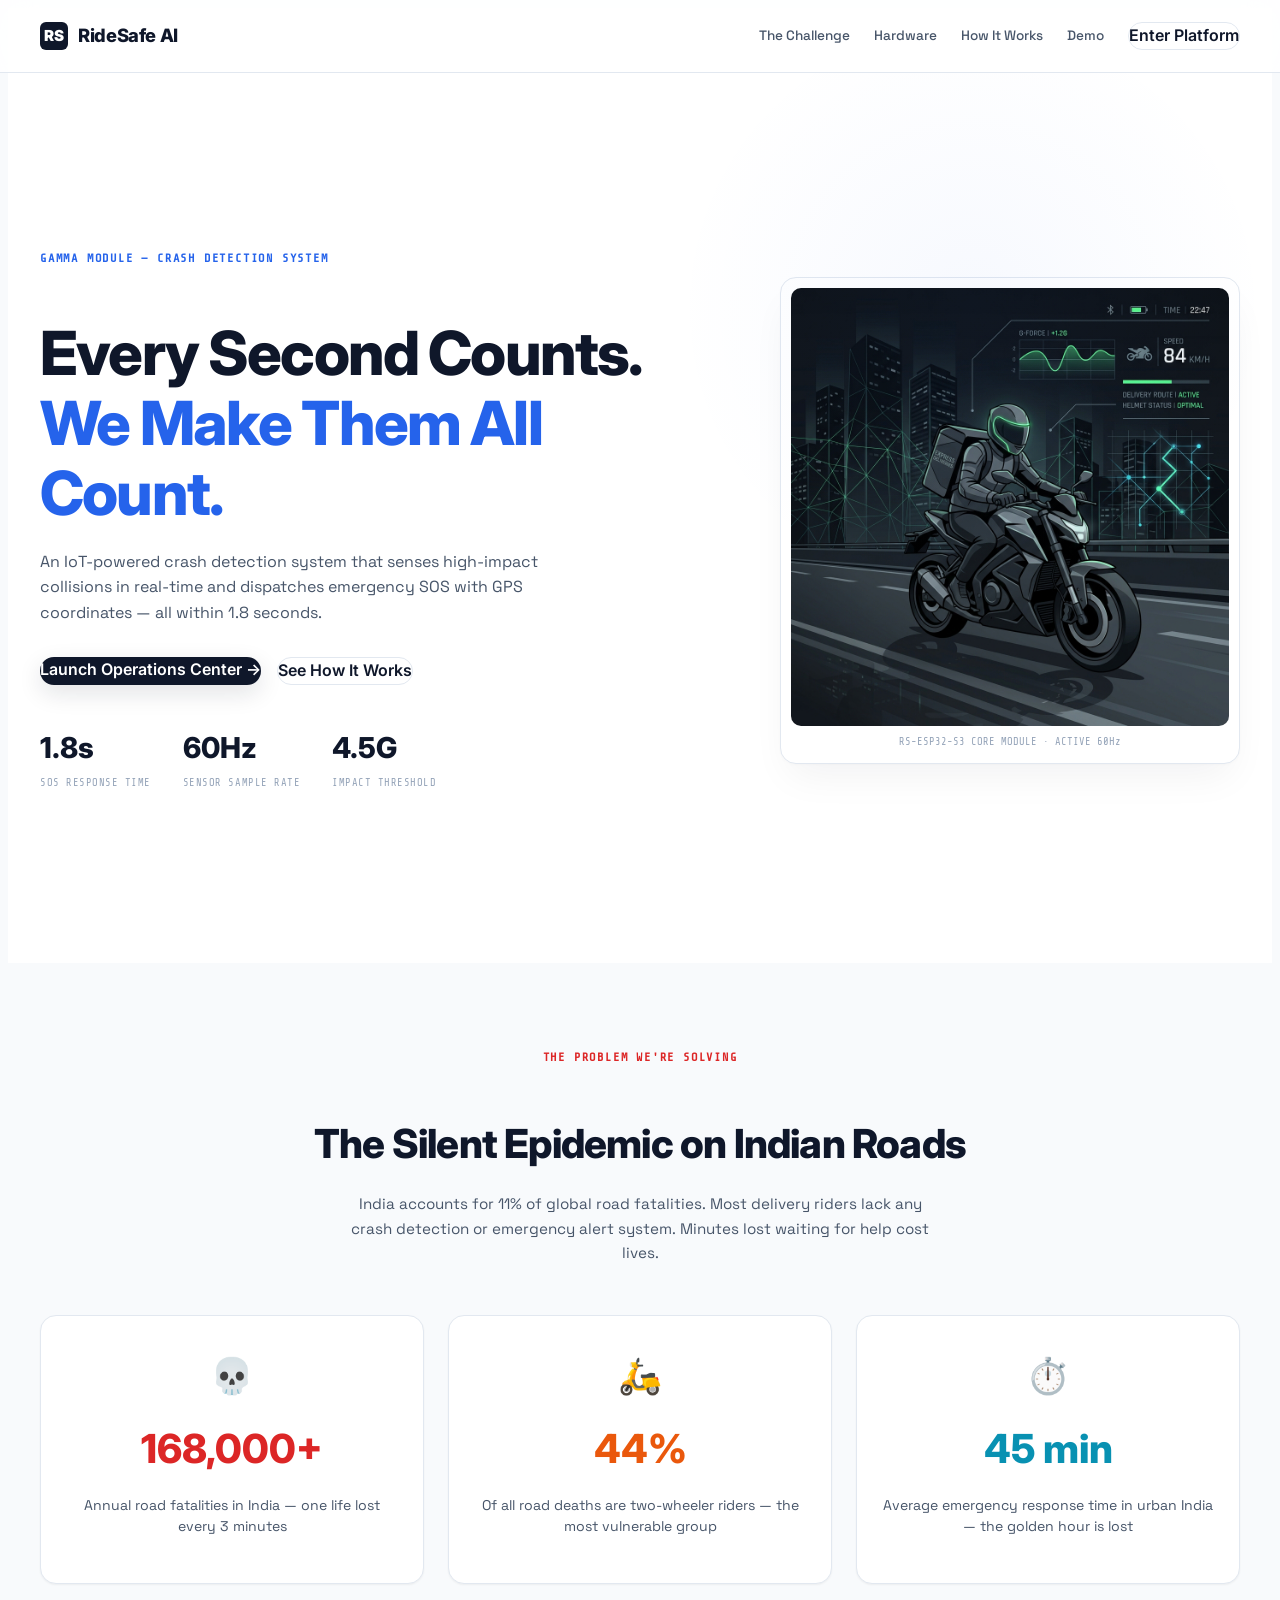
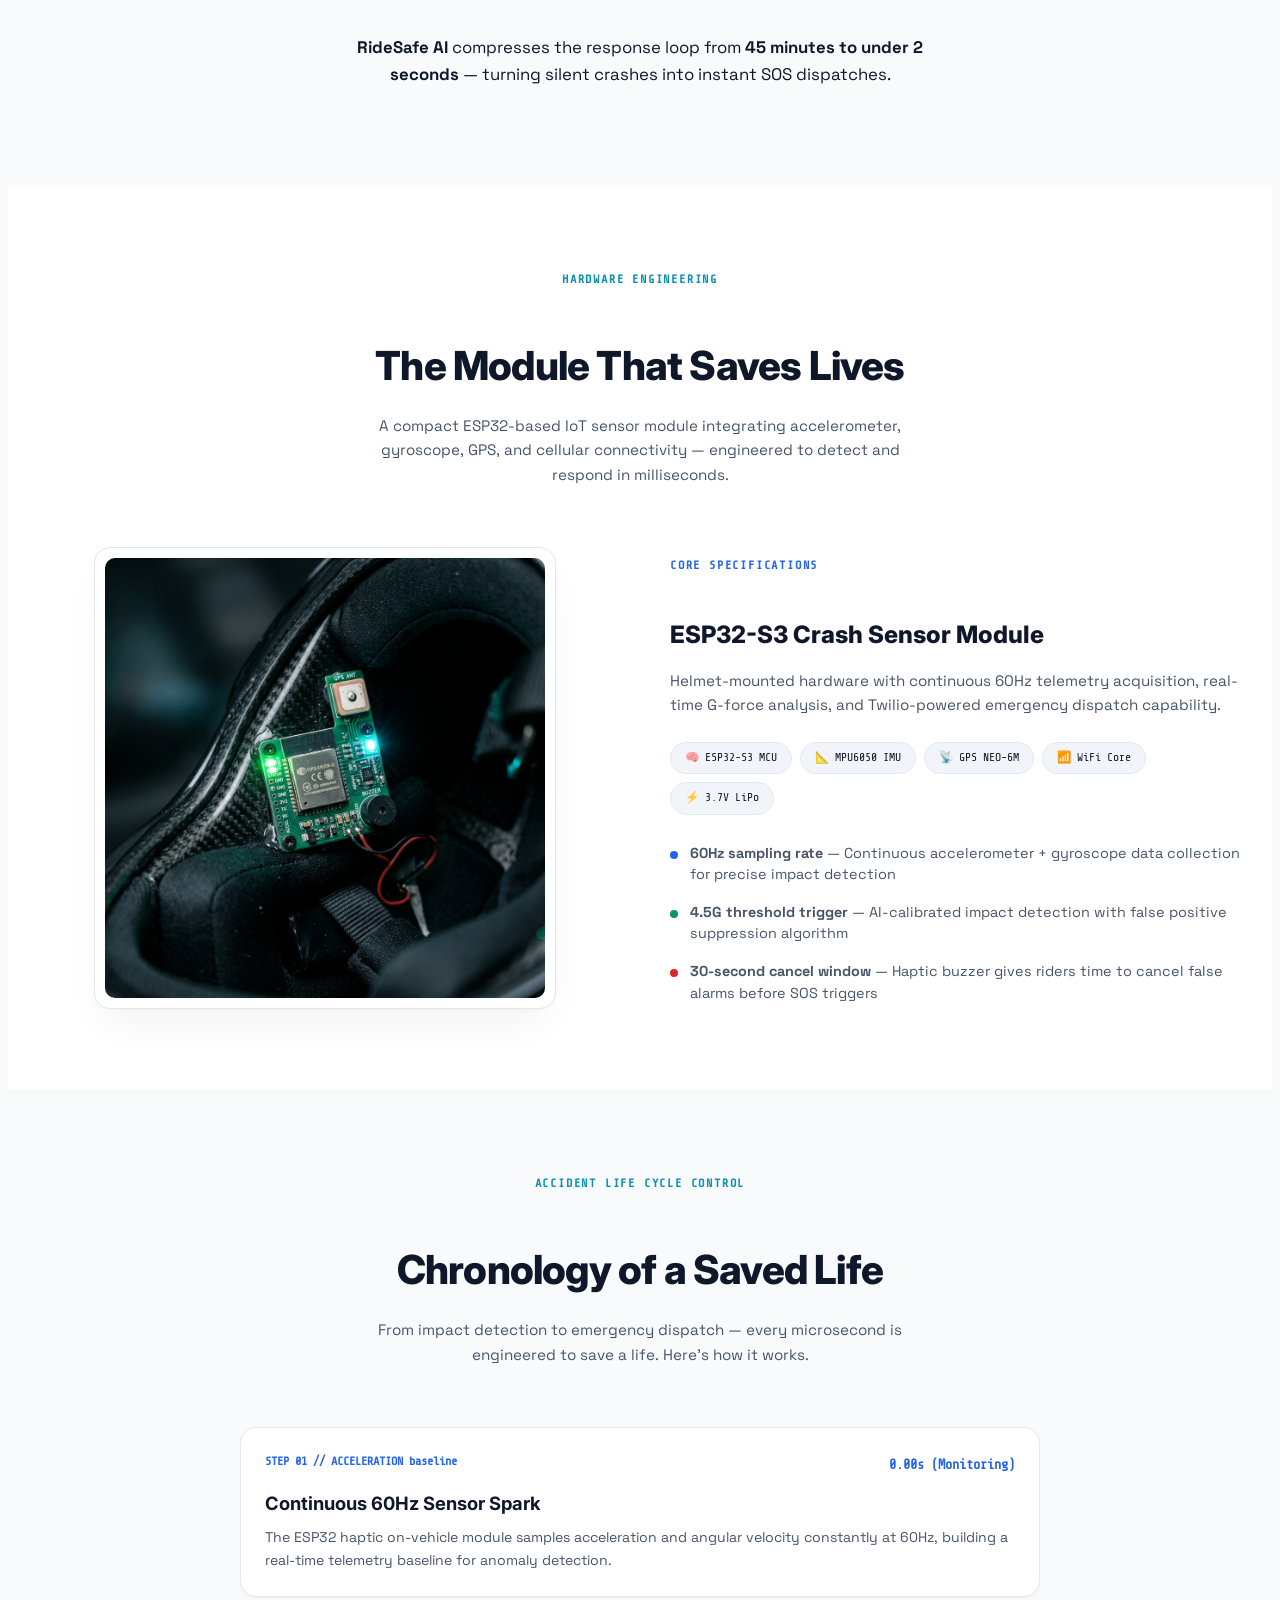
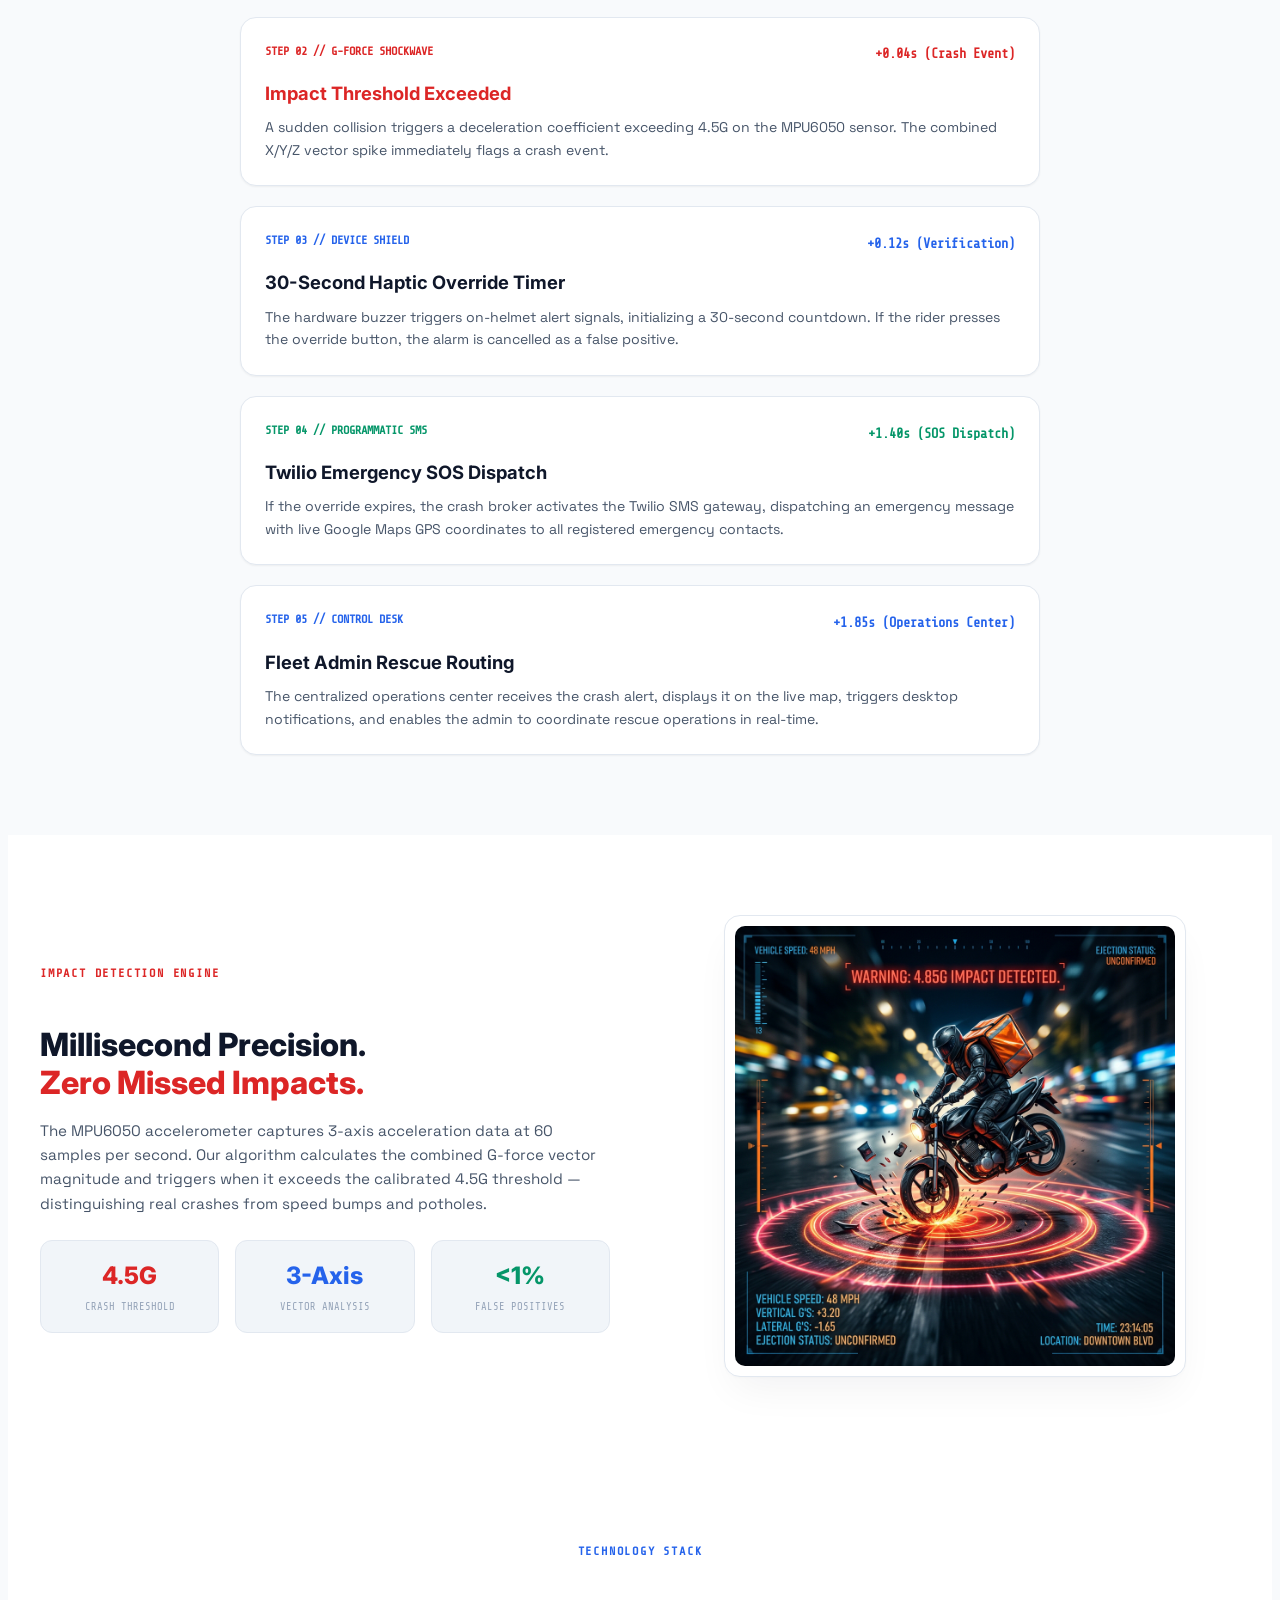
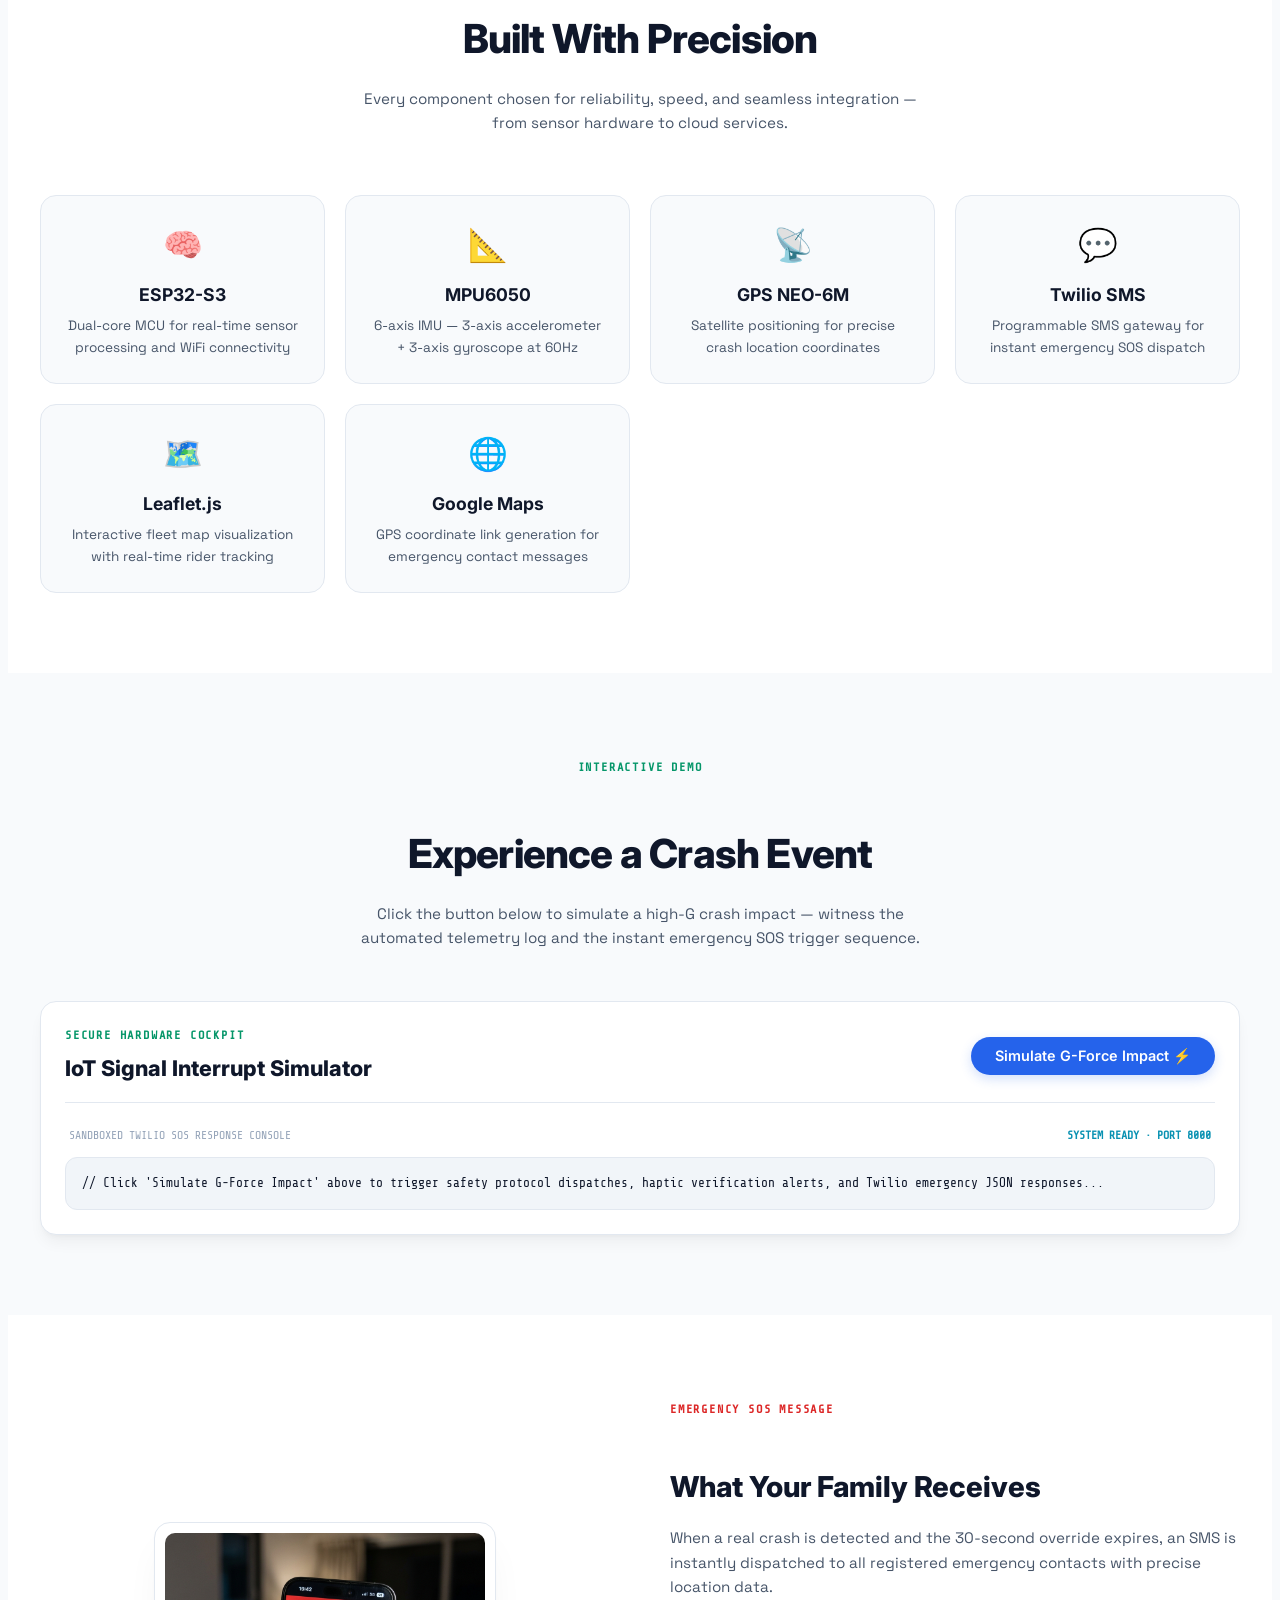
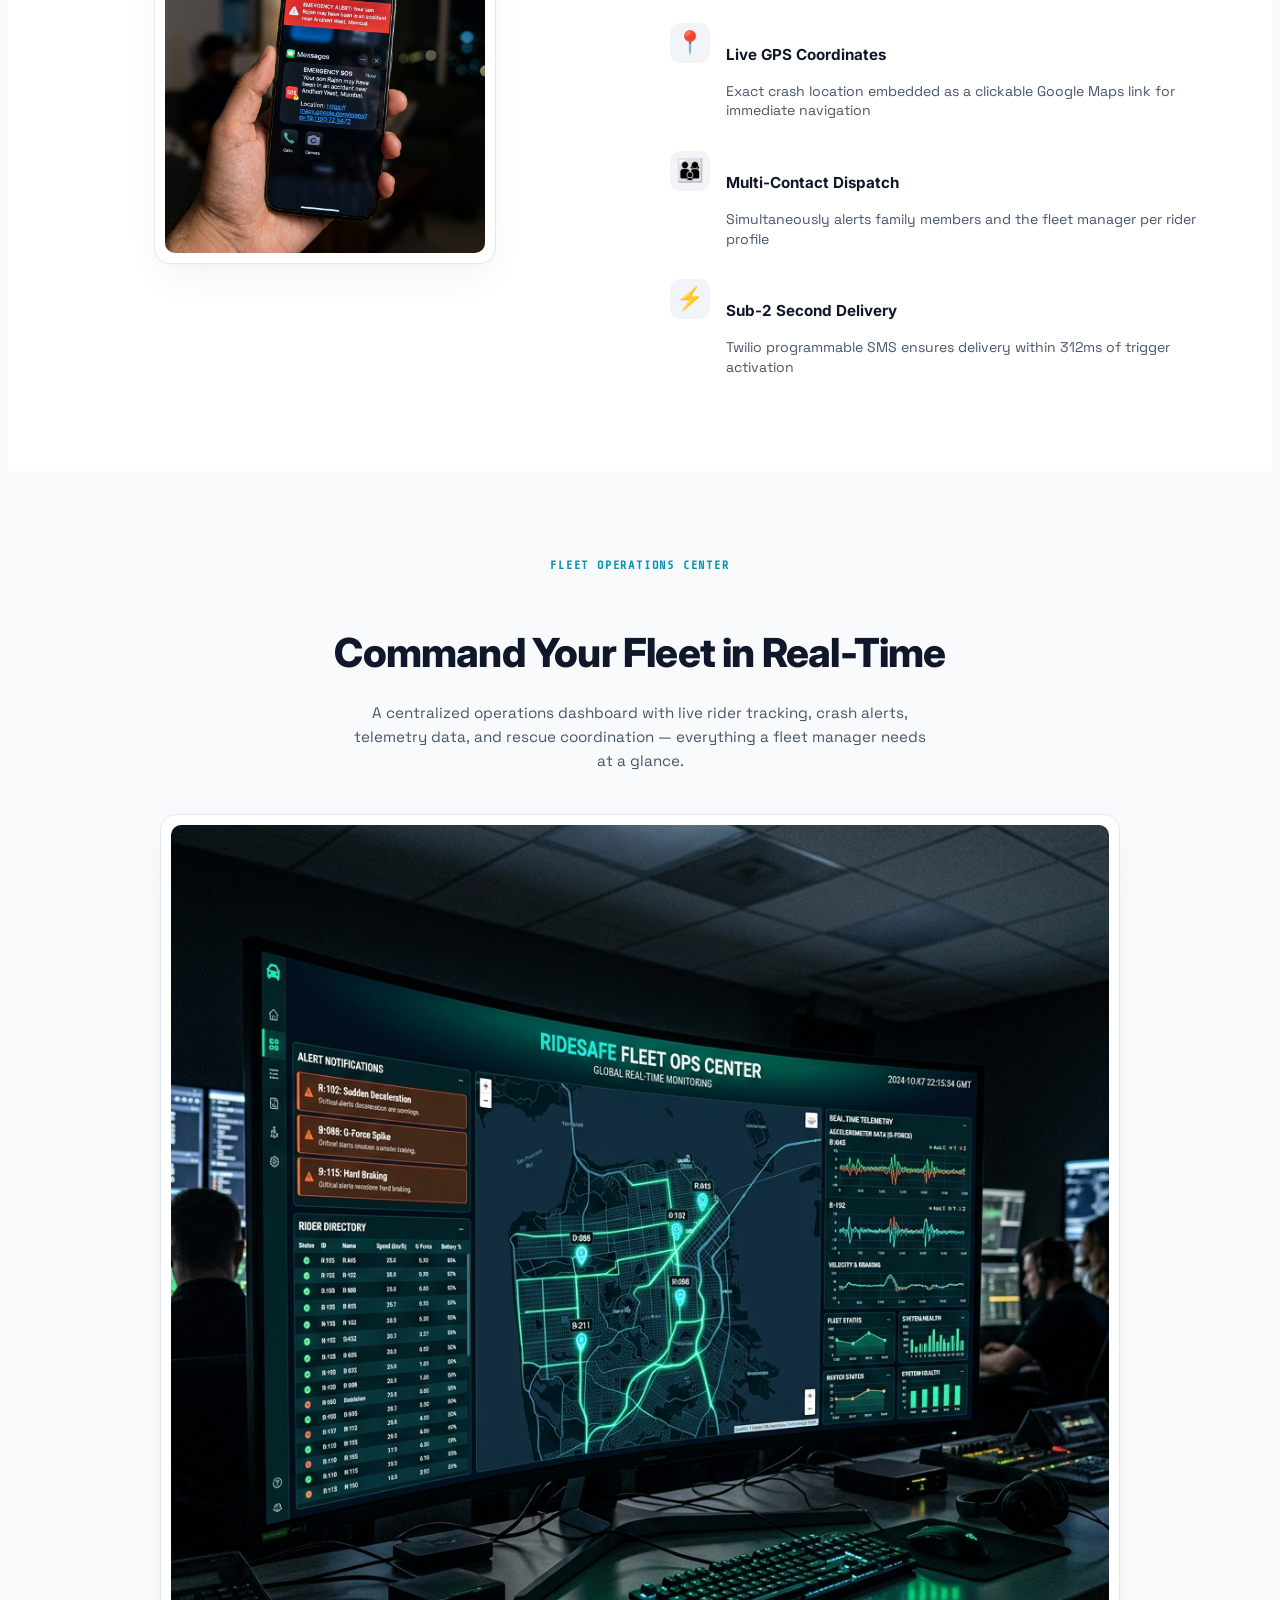
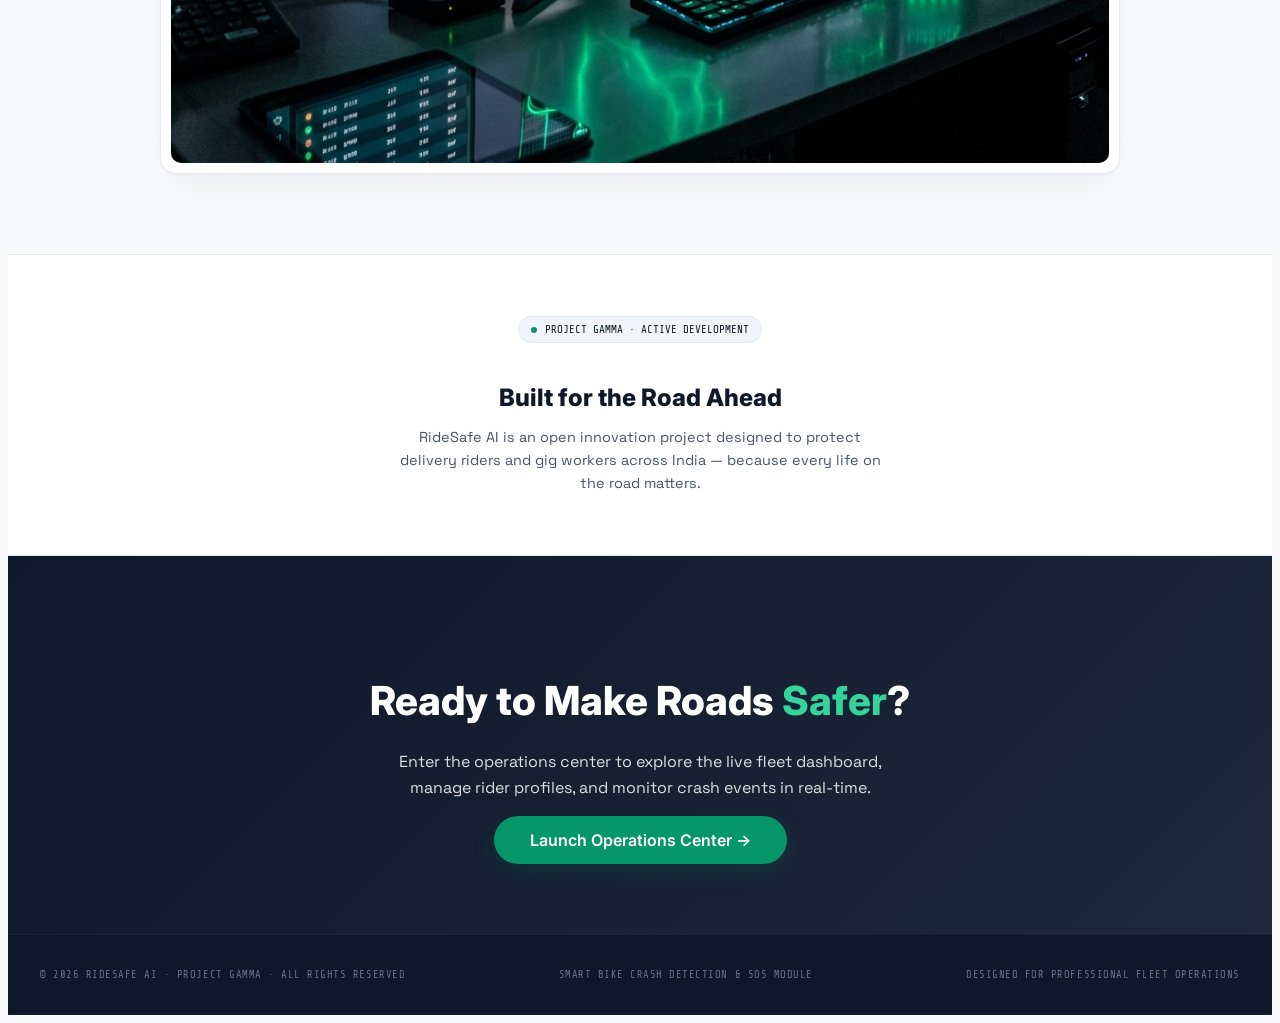
==== commit eb22da1f: "style(landing): redesign to a clean premium light theme and simplify complex layout" ====
--- a/index.html
+++ b/index.html
@@ -5,39 +5,23 @@
 <meta name="viewport" content="width=device-width, initial-scale=1.0">
 <title>RideSafe AI — Smart Bike Crash Detection & SOS Module</title>
 <meta name="description" content="RideSafe AI is an IoT-powered crash detection system that detects bike accidents in real-time using G-force sensors and dispatches emergency SOS alerts with GPS location to save lives.">
-<link rel="stylesheet" href="css/styles.css">
 <link rel="stylesheet" href="css/landing.css">
 </head>
 <body class="landing-page">
 
-<!-- PARTICLE BACKGROUND CANVAS -->
-<canvas id="particleCanvas"></canvas>
-
-<!-- CUSTOM DUAL CURSOR TRAIL -->
-<div class="custom-cursor-dot" id="cursorDot"></div>
-<div class="custom-cursor-circle" id="cursorCircle"></div>
-
-<!-- POINTER TELEMETRY HUD COCKPIT -->
-<div class="pointer-hud">
-  <div class="hud-title">Sensor HUD : Link Active</div>
-  <div>CURS_X: <span id="hud-x" style="color:var(--accent-cyan)">0px</span></div>
-  <div>CURS_Y: <span id="hud-y" style="color:var(--accent-cyan)">0px</span></div>
-  <div>VELOCITY: <span id="hud-v" style="color:var(--accent-green)">0.00px/f</span></div>
-  <div>ANGLE: <span id="hud-o" style="color:var(--accent-cyan)">0.0°</span></div>
-</div>
-
 <!-- NAVIGATION -->
-<nav class="nav" id="nav" style="border-bottom: 1px solid var(--border); background: rgba(5,7,10,0.8); backdrop-filter: blur(16px); position: fixed; top: 0; left: 0; right: 0; z-index: 1000; height: 72px; display: flex; align-items: center;">
+<nav class="nav" id="nav">
   <div class="nav-inner" style="width: 100%; max-width: 1200px; margin: 0 auto; padding: 0 24px; display: flex; justify-content: space-between; align-items: center;">
-    <a href="index.html" class="interactive-hover" style="font-family: var(--font-display); font-weight: 800; font-size: 1.1rem; letter-spacing: -0.02em; display: flex; align-items: center; gap: 10px;">
-      <div class="logo-icon"><svg width="18" height="18" viewBox="0 0 24 24" fill="none" stroke="var(--accent-green)" stroke-width="2.5"><rect x="3" y="3" width="18" height="18" rx="2"/></svg></div>
-      <span>RideSafe <span style="color:var(--accent-green)">AI</span></span>
+    <a href="index.html" style="font-family: var(--font-display); font-weight: 800; font-size: 1.15rem; letter-spacing: -0.02em; display: flex; align-items: center; gap: 10px; text-decoration: none;">
+      <div style="background: var(--txt-primary); color: white; width: 28px; height: 28px; border-radius: 6px; display: flex; align-items: center; justify-content: center; font-weight: 900; font-size: 0.95rem;">RS</div>
+      <span style="font-family: var(--font-display); font-weight: 800; color: var(--txt-primary);">RideSafe <span style="color: var(--accent-blue);">AI</span></span>
     </a>
-    <div style="display: flex; gap: 16px; align-items: center;">
-      <a href="#how-it-works" class="interactive-hover" style="font-size:0.8rem; color:var(--txt2); font-weight:500; transition:color 0.2s;">How It Works</a>
-      <a href="#tech" class="interactive-hover" style="font-size:0.8rem; color:var(--txt2); font-weight:500; transition:color 0.2s;">Tech</a>
-      <a href="#dashboard" class="interactive-hover" style="font-size:0.8rem; color:var(--txt2); font-weight:500; transition:color 0.2s;">Dashboard</a>
-      <a href="login.html" class="btn btn-outline btn-sm interactive-hover" style="border-radius:99px; font-weight:600;">Enter Platform</a>
+    <div style="display: flex; gap: 24px; align-items: center;">
+      <a href="#problem" style="font-size: 0.85rem; color: var(--txt-secondary); font-weight: 500; text-decoration: none; transition: color 0.2s;">The Challenge</a>
+      <a href="#hardware" style="font-size: 0.85rem; color: var(--txt-secondary); font-weight: 500; text-decoration: none; transition: color 0.2s;">Hardware</a>
+      <a href="#how-it-works" style="font-size: 0.85rem; color: var(--txt-secondary); font-weight: 500; text-decoration: none; transition: color 0.2s;">How It Works</a>
+      <a href="#simulator" style="font-size: 0.85rem; color: var(--txt-secondary); font-weight: 500; text-decoration: none; transition: color 0.2s;">Demo</a>
+      <a href="login.html" class="btn btn-outline btn-sm" style="border-radius: 99px; font-weight: 600;">Enter Platform</a>
     </div>
   </div>
 </nav>
@@ -51,61 +35,49 @@
 
     <!-- Hero Text -->
     <div style="flex: 1; min-width: 320px;">
-      <div class="hero-tagline">// GAMMA MODULE — CRASH DETECTION SYSTEM</div>
+      <div class="hero-tagline">GAMMA MODULE — CRASH DETECTION SYSTEM</div>
       <h1 class="hero-title-god">
         Every Second Counts.<span>We Make Them All Count.</span>
       </h1>
       <p class="hero-desc-god">
-        An IoT-powered crash detection system that senses high-impact collisions in real-time, triggers haptic alerts, and dispatches emergency SOS with GPS coordinates — all within 1.8 seconds.
-      </p>
-      <div style="display: flex; gap: 16px; opacity:0; animation: fadeUp 1s cubic-bezier(0.16, 1, 0.3, 1) 0.8s forwards;">
-        <a href="login.html" class="btn btn-green btn-lg interactive-hover" style="background:var(--accent-green); color:#05070a; box-shadow:0 10px 30px rgba(0,255,136,0.25); border-radius:99px;">
+        An IoT-powered crash detection system that senses high-impact collisions in real-time and dispatches emergency SOS with GPS coordinates — all within 1.8 seconds.
+      </p>
+      <div style="display: flex; gap: 16px;">
+        <a href="login.html" class="btn btn-primary btn-lg">
           Launch Operations Center →
         </a>
-        <a href="#how-it-works" class="btn btn-outline btn-lg interactive-hover" style="border-radius:99px;">
+        <a href="#how-it-works" class="btn btn-outline btn-lg">
           See How It Works
         </a>
       </div>
 
-      <!-- Hero Animated Stats -->
+      <!-- Hero Stats -->
       <div class="hero-stats">
         <div class="hero-stat">
-          <span class="hero-stat-value" id="stat-time">0.0s</span>
+          <span class="hero-stat-value" id="stat-time">1.8s</span>
           <span class="hero-stat-label">SOS Response Time</span>
         </div>
         <div class="hero-stat">
-          <span class="hero-stat-value" id="stat-hz">0Hz</span>
+          <span class="hero-stat-value" id="stat-hz">60Hz</span>
           <span class="hero-stat-label">Sensor Sample Rate</span>
         </div>
         <div class="hero-stat">
-          <span class="hero-stat-value" id="stat-g">0.0G</span>
+          <span class="hero-stat-value" id="stat-g">4.5G</span>
           <span class="hero-stat-label">Impact Threshold</span>
         </div>
       </div>
     </div>
 
-    <!-- 3D Perspective Hero Card -->
-    <div class="hero-perspective-wrap">
-      <div class="hero-perspective-card" id="heroPerspectiveCard">
-        <div class="hero-image-frame">
-          <img src="images/ridesafe_telemetry_hero.png" alt="RideSafe Delivery Telemetry HUD illustration showing a delivery rider with real-time G-force monitoring and speed data" />
-          <div class="device-footer">
-            RS-ESP32-S3 CORE MODULE · ACTIVE 60Hz
-          </div>
-        </div>
-        <div class="hero-perspective-overlay">
-          <span class="dot dot-red" style="margin-top:2px;"></span>
-          <span>🚨 SOS OUTBOUND</span>
-        </div>
-      </div>
-    </div>
-
-  </div>
-
-  <!-- Scroll Indicator -->
-  <div class="scroll-indicator">
-    <span>Scroll to Explore</span>
-    <div class="scroll-indicator-bar"></div>
+    <!-- Hero Mockup Card -->
+    <div style="flex: 0 0 460px; display: flex; justify-content: center; align-items: center; max-width: 100%;">
+      <div class="hero-image-frame" style="width: 100%; max-width: 440px;">
+        <img src="images/ridesafe_telemetry_hero.png" alt="RideSafe Delivery Telemetry HUD illustration showing a delivery rider with real-time G-force monitoring and speed data" />
+        <div class="device-footer">
+          RS-ESP32-S3 CORE MODULE · ACTIVE 60Hz
+        </div>
+      </div>
+    </div>
+
   </div>
 </section>
 
@@ -114,8 +86,8 @@
      ════════════════════════════════════════════════ -->
 <section class="problem-section" id="problem">
   <div class="container">
-    <div class="problem-header reveal">
-      <div class="section-tagline" style="color:var(--accent-red);">// THE PROBLEM WE'RE SOLVING</div>
+    <div class="problem-header">
+      <div class="section-tagline" style="color: var(--accent-red);">THE PROBLEM WE'RE SOLVING</div>
       <h2 class="section-title">The Silent Epidemic on Indian Roads</h2>
       <p class="section-desc">
         India accounts for 11% of global road fatalities. Most delivery riders lack any crash detection or emergency alert system. Minutes lost waiting for help cost lives.
@@ -123,24 +95,24 @@
     </div>
 
     <div class="problem-stats-grid">
-      <div class="problem-stat-card reveal reveal-delay-1">
+      <div class="problem-stat-card">
         <span class="stat-icon">💀</span>
-        <span class="stat-number red" data-target="168000" data-suffix="+">0</span>
+        <span class="stat-number red">168,000+</span>
         <p class="stat-description">Annual road fatalities in India — one life lost every 3 minutes</p>
       </div>
-      <div class="problem-stat-card reveal reveal-delay-2">
+      <div class="problem-stat-card">
         <span class="stat-icon">🛵</span>
-        <span class="stat-number amber" data-target="44" data-suffix="%">0</span>
+        <span class="stat-number amber">44%</span>
         <p class="stat-description">Of all road deaths are two-wheeler riders — the most vulnerable group</p>
       </div>
-      <div class="problem-stat-card reveal reveal-delay-3">
+      <div class="problem-stat-card">
         <span class="stat-icon">⏱️</span>
-        <span class="stat-number cyan" data-target="45" data-suffix=" min">0</span>
+        <span class="stat-number cyan">45 min</span>
         <p class="stat-description">Average emergency response time in urban India — the golden hour is lost</p>
       </div>
     </div>
 
-    <p class="problem-cta-line reveal">
+    <p class="problem-cta-line">
       <strong>RideSafe AI</strong> compresses the response loop from <strong>45 minutes to under 2 seconds</strong> — turning silent crashes into instant SOS dispatches.
     </p>
   </div>
@@ -151,8 +123,8 @@
      ════════════════════════════════════════════════ -->
 <section class="hardware-section" id="hardware">
   <div class="container">
-    <div style="text-align: center; margin-bottom: 80px;" class="reveal">
-      <div class="section-tagline" style="color:var(--accent-cyan);">// HARDWARE ENGINEERING</div>
+    <div style="text-align: center; margin-bottom: 60px;">
+      <div class="section-tagline" style="color: var(--accent-cyan);">HARDWARE ENGINEERING</div>
       <h2 class="section-title">The Module That Saves Lives</h2>
       <p class="section-desc">
         A compact ESP32-based IoT sensor module integrating accelerometer, gyroscope, GPS, and cellular connectivity — engineered to detect and respond in milliseconds.
@@ -160,26 +132,25 @@
     </div>
 
     <div class="hardware-grid">
-      <div class="hardware-image-wrap reveal">
-        <div class="hardware-image-card" id="hardwareCard">
+      <div style="display: flex; justify-content: center;">
+        <div class="hardware-image-card" style="width: 100%; max-width: 440px;">
           <img src="images/esp32_hardware_module.png" alt="ESP32 crash detection IoT module mounted inside a motorcycle helmet with green LED indicators and sensor chips" />
         </div>
       </div>
 
-      <div class="reveal reveal-delay-2">
-        <div class="section-tagline" style="color:var(--accent-green); margin-bottom:16px;">// CORE SPECIFICATIONS</div>
-        <h3 style="font-family:var(--font-display); font-size:1.4rem; font-weight:800; margin-bottom:8px;">ESP32-S3 Crash Sensor Module</h3>
-        <p style="color:var(--txt2); font-size:0.88rem; line-height:1.7; margin-bottom:28px;">
+      <div>
+        <div class="section-tagline" style="color: var(--accent-blue); margin-bottom: 16px;">CORE SPECIFICATIONS</div>
+        <h3 style="font-family: var(--font-display); font-size: 1.5rem; font-weight: 800; color: var(--txt-primary); margin-bottom: 12px;">ESP32-S3 Crash Sensor Module</h3>
+        <p style="color: var(--txt-secondary); font-size: 0.95rem; line-height: 1.6; margin-bottom: 24px;">
           Helmet-mounted hardware with continuous 60Hz telemetry acquisition, real-time G-force analysis, and Twilio-powered emergency dispatch capability.
         </p>
 
         <div class="spec-badges">
-          <div class="spec-badge"><span class="spec-badge-icon">🧠</span> ESP32-S3 MCU</div>
-          <div class="spec-badge"><span class="spec-badge-icon">📐</span> MPU6050 IMU</div>
-          <div class="spec-badge"><span class="spec-badge-icon">📡</span> GPS NEO-6M</div>
-          <div class="spec-badge"><span class="spec-badge-icon">🔊</span> Piezo Buzzer</div>
-          <div class="spec-badge"><span class="spec-badge-icon">📶</span> WiFi 802.11</div>
-          <div class="spec-badge"><span class="spec-badge-icon">⚡</span> 3.7V LiPo</div>
+          <div class="spec-badge">🧠 ESP32-S3 MCU</div>
+          <div class="spec-badge">📐 MPU6050 IMU</div>
+          <div class="spec-badge">📡 GPS NEO-6M</div>
+          <div class="spec-badge">📶 WiFi Core</div>
+          <div class="spec-badge">⚡ 3.7V LiPo</div>
         </div>
 
         <div class="hw-features">
@@ -188,11 +159,11 @@
             <div class="hw-feature-text"><strong>60Hz sampling rate</strong> — Continuous accelerometer + gyroscope data collection for precise impact detection</div>
           </div>
           <div class="hw-feature">
-            <div class="hw-feature-dot" style="background:var(--accent-green);box-shadow:0 0 12px rgba(0,255,136,0.5);"></div>
+            <div class="hw-feature-dot" style="background: var(--accent-green);"></div>
             <div class="hw-feature-text"><strong>4.5G threshold trigger</strong> — AI-calibrated impact detection with false positive suppression algorithm</div>
           </div>
           <div class="hw-feature">
-            <div class="hw-feature-dot" style="background:var(--accent-red);box-shadow:0 0 12px rgba(255,51,102,0.5);"></div>
+            <div class="hw-feature-dot" style="background: var(--accent-red);"></div>
             <div class="hw-feature-text"><strong>30-second cancel window</strong> — Haptic buzzer gives riders time to cancel false alarms before SOS triggers</div>
           </div>
         </div>
@@ -206,131 +177,111 @@
      ════════════════════════════════════════════════ -->
 <section class="timeline-section" id="how-it-works">
   <div class="container">
-    <div style="text-align: center; margin-bottom: 80px;" class="reveal">
-      <div class="section-tagline" style="color:var(--accent-cyan)">// ACCIDENT LIFE CYCLE CONTROL</div>
+    <div style="text-align: center; margin-bottom: 60px;">
+      <div class="section-tagline" style="color: var(--accent-cyan)">ACCIDENT LIFE CYCLE CONTROL</div>
       <h2 class="section-title">Chronology of a Saved Life</h2>
       <p class="section-desc">
         From impact detection to emergency dispatch — every microsecond is engineered to save a life. Here's how it works.
       </p>
     </div>
 
-    <div style="position: relative; max-width: 880px; margin: 0 auto;">
-      <!-- Timeline Center Line -->
-      <div class="timeline-line"></div>
-      <div class="timeline-line-glow" id="timelineGlow"></div>
-
+    <div style="max-width: 800px; margin: 0 auto; display: flex; flex-direction: column; gap: 20px;">
       <!-- Step 1 -->
-      <div class="timeline-card-wrap">
-        <div class="timeline-card" id="step1Card">
-          <div class="timeline-num">STEP 01 // ACCELERATION WAVEFORM</div>
-          <div class="timeline-title">Continuous 60Hz Sensor Spark</div>
-          <div class="timeline-desc">
-            The ESP32 haptic on-vehicle module samples acceleration and angular velocity constantly at 60Hz, building a real-time telemetry baseline for anomaly detection.
-          </div>
-        </div>
-        <div class="timeline-meta" id="step1Meta">
-          <span style="font-family:var(--font-mono); color:var(--accent-cyan); font-size:1.3rem; font-weight:700;">0.00s</span>
-          <div style="font-size:0.7rem; color:var(--txt3); text-transform:uppercase; margin-top:4px;">Baseline Monitoring</div>
+      <div class="timeline-card">
+        <div style="display: flex; justify-content: space-between; align-items: center; margin-bottom: 12px; flex-wrap: wrap; gap: 8px;">
+          <div class="timeline-num">STEP 01 // ACCELERATION baseline</div>
+          <div style="font-family: var(--font-mono); color: var(--accent-blue); font-size: 0.85rem; font-weight: 700;">0.00s (Monitoring)</div>
+        </div>
+        <div class="timeline-title">Continuous 60Hz Sensor Spark</div>
+        <div class="timeline-desc">
+          The ESP32 haptic on-vehicle module samples acceleration and angular velocity constantly at 60Hz, building a real-time telemetry baseline for anomaly detection.
         </div>
       </div>
 
       <!-- Step 2 -->
-      <div class="timeline-card-wrap">
-        <div class="timeline-card" id="step2Card">
-          <div class="timeline-num" style="color:var(--accent-red)">STEP 02 // G-FORCE SHOCKWAVE</div>
-          <div class="timeline-title" style="color:var(--accent-red)">Impact Threshold Exceeded</div>
-          <div class="timeline-desc">
-            A sudden collision triggers a deceleration coefficient exceeding 4.5G on the MPU6050 sensor. The combined X/Y/Z vector spike immediately flags a crash event.
-          </div>
-        </div>
-        <div class="timeline-meta" id="step2Meta">
-          <span style="font-family:var(--font-mono); color:var(--accent-red); font-size:1.3rem; font-weight:700;">+0.04s</span>
-          <div style="font-size:0.7rem; color:var(--txt3); text-transform:uppercase; margin-top:4px;">Threshold Violated</div>
+      <div class="timeline-card">
+        <div style="display: flex; justify-content: space-between; align-items: center; margin-bottom: 12px; flex-wrap: wrap; gap: 8px;">
+          <div class="timeline-num" style="color: var(--accent-red)">STEP 02 // G-FORCE SHOCKWAVE</div>
+          <div style="font-family: var(--font-mono); color: var(--accent-red); font-size: 0.85rem; font-weight: 700;">+0.04s (Crash Event)</div>
+        </div>
+        <div class="timeline-title" style="color: var(--accent-red)">Impact Threshold Exceeded</div>
+        <div class="timeline-desc">
+          A sudden collision triggers a deceleration coefficient exceeding 4.5G on the MPU6050 sensor. The combined X/Y/Z vector spike immediately flags a crash event.
         </div>
       </div>
 
       <!-- Step 3 -->
-      <div class="timeline-card-wrap">
-        <div class="timeline-card" id="step3Card">
+      <div class="timeline-card">
+        <div style="display: flex; justify-content: space-between; align-items: center; margin-bottom: 12px; flex-wrap: wrap; gap: 8px;">
           <div class="timeline-num">STEP 03 // DEVICE SHIELD</div>
-          <div class="timeline-title">30-Second Haptic Override Timer</div>
-          <div class="timeline-desc">
-            The hardware buzzer triggers on-helmet alert signals, initializing a 30-second countdown. If the rider presses the override button, the alarm is cancelled as a false positive.
-          </div>
-        </div>
-        <div class="timeline-meta" id="step3Meta">
-          <span style="font-family:var(--font-mono); color:var(--accent-cyan); font-size:1.3rem; font-weight:700;">+0.12s</span>
-          <div style="font-size:0.7rem; color:var(--txt3); text-transform:uppercase; margin-top:4px;">Haptic Warning Loop</div>
+          <div style="font-family: var(--font-mono); color: var(--accent-blue); font-size: 0.85rem; font-weight: 700;">+0.12s (Verification)</div>
+        </div>
+        <div class="timeline-title">30-Second Haptic Override Timer</div>
+        <div class="timeline-desc">
+          The hardware buzzer triggers on-helmet alert signals, initializing a 30-second countdown. If the rider presses the override button, the alarm is cancelled as a false positive.
         </div>
       </div>
 
       <!-- Step 4 -->
-      <div class="timeline-card-wrap">
-        <div class="timeline-card" id="step4Card">
-          <div class="timeline-num" style="color:var(--accent-green)">STEP 04 // PROGRAMMATIC SMS</div>
-          <div class="timeline-title">Twilio Emergency SOS Dispatch</div>
-          <div class="timeline-desc">
-            If the override expires, the crash broker activates the Twilio SMS gateway, dispatching an emergency message with live Google Maps GPS coordinates to all registered emergency contacts.
-          </div>
-        </div>
-        <div class="timeline-meta" id="step4Meta">
-          <span style="font-family:var(--font-mono); color:var(--accent-green); font-size:1.3rem; font-weight:700;">+1.40s</span>
-          <div style="font-size:0.7rem; color:var(--txt3); text-transform:uppercase; margin-top:4px;">Emergency Broadcast</div>
+      <div class="timeline-card">
+        <div style="display: flex; justify-content: space-between; align-items: center; margin-bottom: 12px; flex-wrap: wrap; gap: 8px;">
+          <div class="timeline-num" style="color: var(--accent-green)">STEP 04 // PROGRAMMATIC SMS</div>
+          <div style="font-family: var(--font-mono); color: var(--accent-green); font-size: 0.85rem; font-weight: 700;">+1.40s (SOS Dispatch)</div>
+        </div>
+        <div class="timeline-title">Twilio Emergency SOS Dispatch</div>
+        <div class="timeline-desc">
+          If the override expires, the crash broker activates the Twilio SMS gateway, dispatching an emergency message with live Google Maps GPS coordinates to all registered emergency contacts.
         </div>
       </div>
 
       <!-- Step 5 -->
-      <div class="timeline-card-wrap">
-        <div class="timeline-card" id="step5Card">
+      <div class="timeline-card">
+        <div style="display: flex; justify-content: space-between; align-items: center; margin-bottom: 12px; flex-wrap: wrap; gap: 8px;">
           <div class="timeline-num">STEP 05 // CONTROL DESK</div>
-          <div class="timeline-title">Fleet Admin Rescue Routing</div>
-          <div class="timeline-desc">
-            The centralized operations center receives the crash alert, displays it on the live Leaflet map, triggers desktop notifications, and enables the admin to coordinate rescue operations in real-time.
-          </div>
-        </div>
-        <div class="timeline-meta" id="step5Meta">
-          <span style="font-family:var(--font-mono); color:var(--accent-cyan); font-size:1.3rem; font-weight:700;">+1.85s</span>
-          <div style="font-size:0.7rem; color:var(--txt3); text-transform:uppercase; margin-top:4px;">Fleet Desk Active</div>
-        </div>
-      </div>
-
-    </div>
-  </div>
-</section>
-
-<!-- ════════════════════════════════════════════════
-     CRASH IMPACT VISUAL — DRAMATIC SECTION
-     ════════════════════════════════════════════════ -->
-<section style="padding:100px 0; position:relative; z-index:1; overflow:hidden;">
-  <div style="position:absolute;top:0;left:0;right:0;height:1px;background:linear-gradient(90deg,transparent,rgba(255,51,102,0.2),transparent);"></div>
-  <div class="container">
-    <div class="reveal" style="display:grid; grid-template-columns:1fr 1fr; gap:64px; align-items:center;">
+          <div style="font-family: var(--font-mono); color: var(--accent-blue); font-size: 0.85rem; font-weight: 700;">+1.85s (Operations Center)</div>
+        </div>
+        <div class="timeline-title">Fleet Admin Rescue Routing</div>
+        <div class="timeline-desc">
+          The centralized operations center receives the crash alert, displays it on the live map, triggers desktop notifications, and enables the admin to coordinate rescue operations in real-time.
+        </div>
+      </div>
+
+    </div>
+  </div>
+</section>
+
+<!-- ════════════════════════════════════════════════
+     CRASH IMPACT VISUAL — CONCISE SECTION
+     ════════════════════════════════════════════════ -->
+<section style="padding: 80px 0; background-color: var(--bg-secondary);">
+  <div class="container">
+    <div style="display: grid; grid-template-columns: repeat(auto-fit, minmax(320px, 1fr)); gap: 60px; align-items: center;">
       <div>
-        <div class="section-tagline" style="color:var(--accent-red); margin-bottom:16px;">// IMPACT DETECTION ENGINE</div>
-        <h2 style="font-family:var(--font-display); font-size:clamp(1.8rem,3.5vw,2.6rem); font-weight:800; margin-bottom:20px; line-height:1.1;">
-          Millisecond Precision.<br><span style="color:var(--accent-red);">Zero Missed Impacts.</span>
+        <div class="section-tagline" style="color: var(--accent-red); margin-bottom: 16px;">IMPACT DETECTION ENGINE</div>
+        <h2 style="font-family: var(--font-display); font-size: 2rem; font-weight: 800; color: var(--txt-primary); margin-bottom: 16px; line-height: 1.2;">
+          Millisecond Precision.<br><span style="color: var(--accent-red);">Zero Missed Impacts.</span>
         </h2>
-        <p style="color:var(--txt2); font-size:0.92rem; line-height:1.7; margin-bottom:28px;">
+        <p style="color: var(--txt-secondary); font-size: 0.95rem; line-height: 1.6; margin-bottom: 24px;">
           The MPU6050 accelerometer captures 3-axis acceleration data at 60 samples per second. Our algorithm calculates the combined G-force vector magnitude and triggers when it exceeds the calibrated 4.5G threshold — distinguishing real crashes from speed bumps and potholes.
         </p>
-        <div style="display:flex; gap:24px; flex-wrap:wrap;">
-          <div style="background:rgba(255,51,102,0.06); border:1px solid rgba(255,51,102,0.12); border-radius:16px; padding:20px 24px; flex:1; min-width:140px;">
-            <div style="font-family:var(--font-display); font-size:1.6rem; font-weight:800; color:var(--accent-red);">4.5G</div>
-            <div style="font-family:var(--font-mono); font-size:0.62rem; color:var(--txt3); text-transform:uppercase; margin-top:4px;">Crash Threshold</div>
-          </div>
-          <div style="background:rgba(0,200,248,0.06); border:1px solid rgba(0,200,248,0.12); border-radius:16px; padding:20px 24px; flex:1; min-width:140px;">
-            <div style="font-family:var(--font-display); font-size:1.6rem; font-weight:800; color:var(--accent-cyan);">3-Axis</div>
-            <div style="font-family:var(--font-mono); font-size:0.62rem; color:var(--txt3); text-transform:uppercase; margin-top:4px;">Vector Analysis</div>
-          </div>
-          <div style="background:rgba(0,255,136,0.06); border:1px solid rgba(0,255,136,0.12); border-radius:16px; padding:20px 24px; flex:1; min-width:140px;">
-            <div style="font-family:var(--font-display); font-size:1.6rem; font-weight:800; color:var(--accent-green);"><1%</div>
-            <div style="font-family:var(--font-mono); font-size:0.62rem; color:var(--txt3); text-transform:uppercase; margin-top:4px;">False Positive Rate</div>
-          </div>
-        </div>
-      </div>
-      <div style="display:flex; justify-content:center;">
-        <div style="background:var(--carbon-card); border:1px solid var(--carbon-border); border-radius:24px; padding:12px; box-shadow:0 40px 100px rgba(0,0,0,0.6), 0 0 60px rgba(255,51,102,0.04); overflow:hidden;">
-          <img src="images/crash_impact_visual.png" alt="Dramatic visualization of motorcycle crash impact with G-force shockwave data overlay" style="width:100%; border-radius:16px;" />
+        <div style="display: flex; gap: 16px; flex-wrap: wrap;">
+          <div style="background: var(--bg-tertiary); border: 1px solid var(--border-light); border-radius: 12px; padding: 16px 20px; flex: 1; min-width: 130px; text-align: center;">
+            <div style="font-family: var(--font-display); font-size: 1.5rem; font-weight: 800; color: var(--accent-red);">4.5G</div>
+            <div style="font-family: var(--font-mono); font-size: 0.65rem; color: var(--txt-muted); text-transform: uppercase; margin-top: 4px;">Crash Threshold</div>
+          </div>
+          <div style="background: var(--bg-tertiary); border: 1px solid var(--border-light); border-radius: 12px; padding: 16px 20px; flex: 1; min-width: 130px; text-align: center;">
+            <div style="font-family: var(--font-display); font-size: 1.5rem; font-weight: 800; color: var(--accent-blue);">3-Axis</div>
+            <div style="font-family: var(--font-mono); font-size: 0.65rem; color: var(--txt-muted); text-transform: uppercase; margin-top: 4px;">Vector Analysis</div>
+          </div>
+          <div style="background: var(--bg-tertiary); border: 1px solid var(--border-light); border-radius: 12px; padding: 16px 20px; flex: 1; min-width: 130px; text-align: center;">
+            <div style="font-family: var(--font-display); font-size: 1.5rem; font-weight: 800; color: var(--accent-green);">&lt;1%</div>
+            <div style="font-family: var(--font-mono); font-size: 0.65rem; color: var(--txt-muted); text-transform: uppercase; margin-top: 4px;">False Positives</div>
+          </div>
+        </div>
+      </div>
+      <div style="display: flex; justify-content: center;">
+        <div class="hardware-image-card" style="width: 100%; max-width: 440px;">
+          <img src="images/crash_impact_visual.png" alt="Dramatic visualization of motorcycle crash impact with G-force shockwave data overlay" />
         </div>
       </div>
     </div>
@@ -342,8 +293,8 @@
      ════════════════════════════════════════════════ -->
 <section class="tech-section" id="tech">
   <div class="container">
-    <div style="text-align: center; margin-bottom: 80px;" class="reveal">
-      <div class="section-tagline" style="color:#a78bfa;">// TECHNOLOGY STACK</div>
+    <div style="text-align: center; margin-bottom: 60px;">
+      <div class="section-tagline" style="color: var(--accent-blue);">TECHNOLOGY STACK</div>
       <h2 class="section-title">Built With Precision</h2>
       <p class="section-desc">
         Every component chosen for reliability, speed, and seamless integration — from sensor hardware to cloud services.
@@ -351,34 +302,34 @@
     </div>
 
     <div class="tech-grid">
-      <div class="tech-card reveal reveal-delay-1">
+      <div class="tech-card">
         <span class="tech-icon">🧠</span>
         <div class="tech-name">ESP32-S3</div>
         <div class="tech-role">Dual-core MCU for real-time sensor processing and WiFi connectivity</div>
       </div>
-      <div class="tech-card reveal reveal-delay-2">
+      <div class="tech-card">
         <span class="tech-icon">📐</span>
         <div class="tech-name">MPU6050</div>
         <div class="tech-role">6-axis IMU — 3-axis accelerometer + 3-axis gyroscope at 60Hz</div>
       </div>
-      <div class="tech-card reveal reveal-delay-3">
+      <div class="tech-card">
         <span class="tech-icon">📡</span>
         <div class="tech-name">GPS NEO-6M</div>
         <div class="tech-role">Satellite positioning for precise crash location coordinates</div>
       </div>
-      <div class="tech-card reveal reveal-delay-1">
+      <div class="tech-card">
         <span class="tech-icon">💬</span>
         <div class="tech-name">Twilio SMS</div>
         <div class="tech-role">Programmable SMS gateway for instant emergency SOS dispatch</div>
       </div>
-      <div class="tech-card reveal reveal-delay-2">
+      <div class="tech-card">
         <span class="tech-icon">🗺️</span>
         <div class="tech-name">Leaflet.js</div>
         <div class="tech-role">Interactive fleet map visualization with real-time rider tracking</div>
       </div>
-      <div class="tech-card reveal reveal-delay-3">
+      <div class="tech-card">
         <span class="tech-icon">🌐</span>
-        <div class="tech-name">Google Maps API</div>
+        <div class="tech-name">Google Maps</div>
         <div class="tech-role">GPS coordinate link generation for emergency contact messages</div>
       </div>
     </div>
@@ -390,46 +341,33 @@
      ════════════════════════════════════════════════ -->
 <section class="cockpit-section" id="simulator">
   <div class="container">
-    <div style="text-align:center; margin-bottom:56px;" class="reveal">
-      <div class="section-tagline" style="color:var(--accent-green);">// INTERACTIVE DEMO</div>
+    <div style="text-align: center; margin-bottom: 50px;">
+      <div class="section-tagline" style="color: var(--accent-green);">INTERACTIVE DEMO</div>
       <h2 class="section-title">Experience a Crash Event</h2>
       <p class="section-desc">
-        Click the button below to simulate a real crash impact — watch the accelerometer spike, hear the alert buzzer, and see the Twilio SMS response in real-time.
-      </p>
-    </div>
-
-    <div class="cockpit-widget reveal">
+        Click the button below to simulate a high-G crash impact — witness the automated telemetry log and the instant emergency SOS trigger sequence.
+      </p>
+    </div>
+
+    <div class="cockpit-widget">
       <div class="cockpit-header">
         <div>
-          <div class="hero-tagline" style="margin-bottom:6px; color:var(--accent-green); animation:none; opacity:1;">// INTERACTIVE SECURE HARDWARE COCKPIT</div>
-          <h3 style="font-family:var(--font-display); font-size:1.35rem; font-weight:800; margin:0;">IoT Signal Interrupt Simulator</h3>
-        </div>
-        <button class="cockpit-trigger-btn interactive-hover" onclick="triggerSimulatedImpact()">
+          <div class="hero-tagline" style="margin-bottom: 6px; color: var(--accent-green);">SECURE HARDWARE COCKPIT</div>
+          <h3 style="font-family: var(--font-display); font-size: 1.35rem; font-weight: 800; color: var(--txt-primary); margin: 0;">IoT Signal Interrupt Simulator</h3>
+        </div>
+        <button class="cockpit-trigger-btn" onclick="triggerSimulatedImpact()">
           Simulate G-Force Impact ⚡
         </button>
       </div>
 
       <div class="cockpit-grid">
-        <!-- Live wave canvas -->
-        <div style="display:flex; flex-direction:column; gap:12px;">
-          <div style="font-family:var(--font-mono); font-size:0.68rem; color:var(--txt3); text-transform:uppercase; display:flex; justify-content:space-between; align-items:center; padding: 0 4px;">
-            <span>📡 RS-ESP32 Accelerometer Visualizer</span>
-            <span style="color:var(--accent-green)" id="sim-status">SYSTEM STABLE · 60HZ</span>
-          </div>
-          <div class="cockpit-canvas-box" id="cockpitCanvasContainer">
-            <canvas id="cockpitCanvas" style="width:100%; height:100%; display:block;"></canvas>
-          </div>
-        </div>
-
         <!-- Terminal log outputs -->
-        <div style="display:flex; flex-direction:column; gap:12px;">
-          <div style="font-family:var(--font-mono); font-size:0.68rem; color:var(--txt3); text-transform:uppercase; display:flex; justify-content:space-between; align-items:center; padding:0 4px;">
-            <span>// Sandboxed Twilio SMS Response Console</span>
-            <span style="color:var(--accent-cyan)">NOMINAL LINK</span>
-          </div>
-          <div class="cockpit-terminal" id="cockpitTerminal">
-            <div style="color:var(--txt3)">// Click 'Simulate G-Force Impact' above to trigger haptic alarms, screenshake, audio synths, and Twilio JSON responses...</div>
-          </div>
+        <div style="display: flex; flex-direction: column; gap: 12px;">
+          <div style="font-family: var(--font-mono); font-size: 0.72rem; color: var(--txt-muted); text-transform: uppercase; display: flex; justify-content: space-between; align-items: center; padding: 0 4px;">
+            <span>Sandboxed Twilio SOS Response Console</span>
+            <span style="color: var(--accent-cyan); font-weight: 600;" id="sim-status">SYSTEM READY · PORT 8000</span>
+          </div>
+          <div class="cockpit-terminal" id="cockpitTerminal">// Click 'Simulate G-Force Impact' above to trigger safety protocol dispatches, haptic verification alerts, and Twilio emergency JSON responses...</div>
         </div>
       </div>
     </div>
@@ -442,36 +380,36 @@
 <section class="sms-section" id="sms">
   <div class="container">
     <div class="sms-grid">
-      <div class="phone-mockup-wrap reveal">
-        <div class="phone-mockup">
+      <div style="display: flex; justify-content: center;">
+        <div class="phone-mockup" style="width: 100%; max-width: 320px;">
           <img src="images/sos_phone_notification.png" alt="Smartphone showing emergency SOS text message notification with accident location and Google Maps link" />
         </div>
       </div>
 
-      <div class="sms-content reveal reveal-delay-2">
-        <div class="section-tagline" style="color:var(--accent-red); margin-bottom:16px;">// EMERGENCY SOS MESSAGE</div>
+      <div class="sms-content">
+        <div class="section-tagline" style="color: var(--accent-red); margin-bottom: 16px;">EMERGENCY SOS MESSAGE</div>
         <h3>What Your Family Receives</h3>
-        <p style="color:var(--txt2); font-size:0.88rem; line-height:1.7; margin-bottom:32px;">
+        <p style="color: var(--txt-secondary); font-size: 0.95rem; line-height: 1.6; margin-bottom: 24px;">
           When a real crash is detected and the 30-second override expires, an SMS is instantly dispatched to all registered emergency contacts with precise location data.
         </p>
 
         <div class="sms-features">
           <div class="sms-feature">
-            <div class="sms-feature-icon red">📍</div>
+            <div class="sms-feature-icon">📍</div>
             <div class="sms-feature-text">
               <h4>Live GPS Coordinates</h4>
               <p>Exact crash location embedded as a clickable Google Maps link for immediate navigation</p>
             </div>
           </div>
           <div class="sms-feature">
-            <div class="sms-feature-icon green">👨‍👩‍👦</div>
+            <div class="sms-feature-icon">👨‍👩‍👦</div>
             <div class="sms-feature-text">
               <h4>Multi-Contact Dispatch</h4>
-              <p>Simultaneously alerts mother, father, and fleet manager — configurable per rider profile</p>
+              <p>Simultaneously alerts family members and the fleet manager per rider profile</p>
             </div>
           </div>
           <div class="sms-feature">
-            <div class="sms-feature-icon cyan">⚡</div>
+            <div class="sms-feature-icon">⚡</div>
             <div class="sms-feature-text">
               <h4>Sub-2 Second Delivery</h4>
               <p>Twilio programmable SMS ensures delivery within 312ms of trigger activation</p>
@@ -488,16 +426,16 @@
      ════════════════════════════════════════════════ -->
 <section class="dashboard-section" id="dashboard">
   <div class="container">
-    <div style="text-align:center;" class="reveal">
-      <div class="section-tagline" style="color:var(--accent-cyan);">// FLEET OPERATIONS CENTER</div>
+    <div style="text-align: center;">
+      <div class="section-tagline" style="color: var(--accent-cyan);">FLEET OPERATIONS CENTER</div>
       <h2 class="section-title">Command Your Fleet in Real-Time</h2>
       <p class="section-desc">
         A centralized operations dashboard with live rider tracking, crash alerts, telemetry data, and rescue coordination — everything a fleet manager needs at a glance.
       </p>
     </div>
 
-    <div class="dashboard-image-wrap reveal reveal-delay-2">
-      <div class="dashboard-image-card" id="dashboardCard">
+    <div class="dashboard-image-wrap">
+      <div class="dashboard-image-card">
         <img src="images/fleet_dashboard_monitor.png" alt="RideSafe fleet operations center dashboard showing live map with rider markers, telemetry graphs, and crash alert notifications" />
       </div>
     </div>
@@ -509,16 +447,14 @@
      ════════════════════════════════════════════════ -->
 <section class="team-section">
   <div class="container">
-    <div class="reveal">
-      <div class="team-badge">
-        <span class="team-badge-dot"></span>
-        PROJECT GAMMA · ACTIVE DEVELOPMENT
-      </div>
-      <h2 class="team-title">Built for the Road Ahead</h2>
-      <p class="team-desc">
-        RideSafe AI is an open innovation project designed to protect delivery riders and gig workers across India — because every life on the road matters.
-      </p>
-    </div>
+    <div class="team-badge">
+      <span class="team-badge-dot"></span>
+      PROJECT GAMMA · ACTIVE DEVELOPMENT
+    </div>
+    <h2 class="team-title">Built for the Road Ahead</h2>
+    <p class="team-desc">
+      RideSafe AI is an open innovation project designed to protect delivery riders and gig workers across India — because every life on the road matters.
+    </p>
   </div>
 </section>
 
@@ -526,12 +462,12 @@
      FINAL CTA BANNER
      ════════════════════════════════════════════════ -->
 <section class="cta-banner">
-  <div class="container reveal">
+  <div class="container">
     <h2 class="cta-title">Ready to Make Roads <span>Safer</span>?</h2>
     <p class="cta-desc">
       Enter the operations center to explore the live fleet dashboard, manage rider profiles, and monitor crash events in real-time.
     </p>
-    <a href="login.html" class="btn btn-green btn-xl interactive-hover" style="background:var(--accent-green); color:#05070a; box-shadow:0 10px 40px rgba(0,255,136,0.3); border-radius:99px;">
+    <a href="login.html" class="btn btn-green btn-lg" style="padding: 14px 36px; font-size: 1rem;">
       Launch Operations Center →
     </a>
   </div>
@@ -549,315 +485,9 @@
 </footer>
 
 <!-- ════════════════════════════════════════════════
-     SCRIPTS — ANIMATIONS, CURSOR, SIMULATOR, PARTICLES
+     SCRIPTS
      ════════════════════════════════════════════════ -->
 <script>
-// ── PARTICLE FIELD BACKGROUND ────────────────────────────────────
-const particleCanvas = document.getElementById('particleCanvas');
-const pCtx = particleCanvas.getContext('2d');
-let particles = [];
-const PARTICLE_COUNT = 60;
-
-function initParticles() {
-  const dpr = window.devicePixelRatio || 1;
-  particleCanvas.width = window.innerWidth * dpr;
-  particleCanvas.height = window.innerHeight * dpr;
-  pCtx.scale(dpr, dpr);
-  particleCanvas.style.width = window.innerWidth + 'px';
-  particleCanvas.style.height = window.innerHeight + 'px';
-
-  particles = [];
-  for (let i = 0; i < PARTICLE_COUNT; i++) {
-    particles.push({
-      x: Math.random() * window.innerWidth,
-      y: Math.random() * window.innerHeight,
-      vx: (Math.random() - 0.5) * 0.3,
-      vy: (Math.random() - 0.5) * 0.3,
-      size: Math.random() * 1.5 + 0.5,
-      alpha: Math.random() * 0.3 + 0.1
-    });
-  }
-}
-
-function drawParticles() {
-  pCtx.clearRect(0, 0, window.innerWidth, window.innerHeight);
-
-  particles.forEach((p, i) => {
-    p.x += p.vx;
-    p.y += p.vy;
-
-    if (p.x < 0) p.x = window.innerWidth;
-    if (p.x > window.innerWidth) p.x = 0;
-    if (p.y < 0) p.y = window.innerHeight;
-    if (p.y > window.innerHeight) p.y = 0;
-
-    pCtx.beginPath();
-    pCtx.arc(p.x, p.y, p.size, 0, Math.PI * 2);
-    pCtx.fillStyle = `rgba(0, 200, 248, ${p.alpha})`;
-    pCtx.fill();
-
-    // Draw connections
-    for (let j = i + 1; j < particles.length; j++) {
-      const dx = particles[j].x - p.x;
-      const dy = particles[j].y - p.y;
-      const dist = Math.sqrt(dx * dx + dy * dy);
-      if (dist < 150) {
-        pCtx.beginPath();
-        pCtx.moveTo(p.x, p.y);
-        pCtx.lineTo(particles[j].x, particles[j].y);
-        pCtx.strokeStyle = `rgba(0, 200, 248, ${0.04 * (1 - dist / 150)})`;
-        pCtx.lineWidth = 0.5;
-        pCtx.stroke();
-      }
-    }
-  });
-
-  requestAnimationFrame(drawParticles);
-}
-
-initParticles();
-drawParticles();
-window.addEventListener('resize', initParticles);
-
-// ── CUSTOM CURSOR PHYSICS & LERP ──────────────────────────────────
-const cursorDot = document.getElementById('cursorDot');
-const cursorCircle = document.getElementById('cursorCircle');
-const hudX = document.getElementById('hud-x');
-const hudY = document.getElementById('hud-y');
-const hudV = document.getElementById('hud-v');
-const hudO = document.getElementById('hud-o');
-
-let mouseX = window.innerWidth / 2;
-let mouseY = window.innerHeight / 2;
-let cursorCircleX = window.innerWidth / 2;
-let cursorCircleY = window.innerHeight / 2;
-let lastMouseX = mouseX;
-let lastMouseY = mouseY;
-let velocity = 0;
-
-window.addEventListener('mousemove', (e) => {
-  mouseX = e.clientX;
-  mouseY = e.clientY;
-  cursorDot.style.left = mouseX + 'px';
-  cursorDot.style.top = mouseY + 'px';
-});
-
-function updateCursor() {
-  const dx = mouseX - cursorCircleX;
-  const dy = mouseY - cursorCircleY;
-
-  cursorCircleX += dx * 0.14;
-  cursorCircleY += dy * 0.14;
-
-  cursorCircle.style.left = cursorCircleX + 'px';
-  cursorCircle.style.top = cursorCircleY + 'px';
-
-  const vdx = mouseX - lastMouseX;
-  const vdy = mouseY - lastMouseY;
-  const currentVelocity = Math.sqrt(vdx * vdx + vdy * vdy);
-  velocity += (currentVelocity - velocity) * 0.1;
-
-  let angle = Math.atan2(vdy, vdx) * (180 / Math.PI);
-  if (angle < 0) angle += 360;
-
-  if (hudX) hudX.textContent = Math.round(mouseX) + 'px';
-  if (hudY) hudY.textContent = Math.round(mouseY) + 'px';
-  if (hudV) hudV.textContent = velocity.toFixed(2) + 'px/f';
-  if (hudO) hudO.textContent = Math.round(angle) + '°';
-
-  lastMouseX = mouseX;
-  lastMouseY = mouseY;
-
-  requestAnimationFrame(updateCursor);
-}
-requestAnimationFrame(updateCursor);
-
-// Cursor interaction states
-document.querySelectorAll('.interactive-hover').forEach(el => {
-  el.addEventListener('mouseenter', () => document.body.classList.add('cursor-hovering'));
-  el.addEventListener('mouseleave', () => document.body.classList.remove('cursor-hovering'));
-  el.addEventListener('mousedown', () => document.body.classList.add('cursor-clicking'));
-  el.addEventListener('mouseup', () => document.body.classList.remove('cursor-clicking'));
-});
-
-// ── 3D VISUAL TILT EFFECTS ──────────────────────────────────────────
-function addTiltEffect(elementId) {
-  const card = document.getElementById(elementId);
-  if (!card) return;
-  card.addEventListener('mousemove', (e) => {
-    const rect = card.getBoundingClientRect();
-    const x = e.clientX - rect.left - (rect.width / 2);
-    const y = e.clientY - rect.top - (rect.height / 2);
-    const tiltX = (y / (rect.height / 2)) * -8;
-    const tiltY = (x / (rect.width / 2)) * 8;
-    card.style.transform = `rotateX(${tiltX}deg) rotateY(${tiltY}deg) scale(1.02)`;
-  });
-  card.addEventListener('mouseleave', () => {
-    card.style.transform = 'rotateX(0deg) rotateY(0deg) scale(1)';
-  });
-}
-addTiltEffect('heroPerspectiveCard');
-addTiltEffect('hardwareCard');
-
-// ── ANIMATED HERO STATS COUNTER ─────────────────────────────────────
-function animateCounter(el, target, suffix, duration) {
-  const start = performance.now();
-  const isDecimal = target % 1 !== 0;
-
-  function tick(now) {
-    const elapsed = now - start;
-    const progress = Math.min(elapsed / duration, 1);
-    const eased = 1 - Math.pow(1 - progress, 4); // ease-out quart
-    const current = isDecimal ? (eased * target).toFixed(1) : Math.round(eased * target);
-    el.textContent = current + suffix;
-    if (progress < 1) requestAnimationFrame(tick);
-  }
-  requestAnimationFrame(tick);
-}
-
-// Trigger hero stat animations after page load
-setTimeout(() => {
-  animateCounter(document.getElementById('stat-time'), 1.8, 's', 2000);
-  animateCounter(document.getElementById('stat-hz'), 60, 'Hz', 2200);
-  animateCounter(document.getElementById('stat-g'), 4.5, 'G', 2400);
-}, 1200);
-
-// ── SCROLL REVEAL INTERSECTION OBSERVER ─────────────────────────────
-const revealOptions = { threshold: 0.12, rootMargin: '0px 0px -40px 0px' };
-const revealObserver = new IntersectionObserver((entries) => {
-  entries.forEach(entry => {
-    if (entry.isIntersecting) {
-      entry.target.classList.add('in-view');
-    }
-  });
-}, revealOptions);
-
-document.querySelectorAll('.reveal, .timeline-card, .timeline-meta, .problem-stat-card, .tech-card').forEach(el => {
-  revealObserver.observe(el);
-});
-
-// ── ANIMATED STAT COUNTERS (Problem Section) ────────────────────────
-const statObserver = new IntersectionObserver((entries) => {
-  entries.forEach(entry => {
-    if (entry.isIntersecting) {
-      const numEl = entry.target.querySelector('.stat-number');
-      if (numEl && !numEl.dataset.animated) {
-        numEl.dataset.animated = 'true';
-        const target = parseInt(numEl.dataset.target);
-        const suffix = numEl.dataset.suffix || '';
-        animateCounter(numEl, target, suffix, 2000);
-      }
-    }
-  });
-}, { threshold: 0.3 });
-
-document.querySelectorAll('.problem-stat-card').forEach(el => {
-  statObserver.observe(el);
-});
-
-// ── PARALLAX TIMELINE CONNECTOR GLOW ────────────────────────────────
-const timelineGlow = document.getElementById('timelineGlow');
-window.addEventListener('scroll', () => {
-  const scrollPct = window.scrollY / (document.documentElement.scrollHeight - window.innerHeight);
-  if (timelineGlow) {
-    timelineGlow.style.height = (scrollPct * 100) + '%';
-  }
-});
-
-// ── COCKPIT TELEMETRY OSCILLOSCOPE DRAWING ────────────────────────
-const cockpitCanvas = document.getElementById('cockpitCanvas');
-const cockpitCanvasContainer = document.getElementById('cockpitCanvasContainer');
-let ccCtx = null;
-let pointsX = [];
-let pointsY = [];
-let pointsZ = [];
-const maxPoints = 120;
-let isSpiking = false;
-let spikeDecay = 0;
-let drawIndex = 0;
-
-function initCockpitCanvas() {
-  if (!cockpitCanvas || !cockpitCanvasContainer) return;
-  ccCtx = cockpitCanvas.getContext('2d');
-
-  const dpr = window.devicePixelRatio || 1;
-  const width = cockpitCanvasContainer.clientWidth;
-  const height = cockpitCanvasContainer.clientHeight || 220;
-
-  cockpitCanvas.width = width * dpr;
-  cockpitCanvas.height = height * dpr;
-  ccCtx.scale(dpr, dpr);
-
-  for (let i = 0; i < maxPoints; i++) {
-    pointsX.push(0);
-    pointsY.push(0);
-    pointsZ.push(0);
-  }
-
-  function drawTimeline() {
-    if (!ccCtx) return;
-    ccCtx.clearRect(0, 0, width, height);
-
-    pointsX.shift();
-    pointsY.shift();
-    pointsZ.shift();
-
-    let tx, ty, tz;
-    if (isSpiking) {
-      tx = Math.sin(drawIndex * 0.8) * 35 * spikeDecay + (Math.random() * 10 - 5) * spikeDecay;
-      ty = Math.cos(drawIndex * 0.5) * 45 * spikeDecay + (Math.random() * 12 - 6) * spikeDecay;
-      tz = Math.sin(drawIndex * 1.2) * 25 * spikeDecay + (Math.random() * 8 - 4) * spikeDecay;
-
-      spikeDecay -= 0.006;
-      if (spikeDecay <= 0) {
-        spikeDecay = 0;
-        isSpiking = false;
-        document.getElementById('sim-status').textContent = 'SYSTEM STABLE · 60HZ';
-        document.getElementById('sim-status').style.color = 'var(--accent-green)';
-      }
-    } else {
-      tx = Math.sin(drawIndex * 0.1) * 2 + (Math.random() * 2 - 1);
-      ty = Math.cos(drawIndex * 0.08) * 1.5 + (Math.random() * 2 - 1);
-      tz = Math.sin(drawIndex * 0.15) * 1 + (Math.random() * 1 - 0.5);
-    }
-
-    pointsX.push(tx);
-    pointsY.push(ty);
-    pointsZ.push(tz);
-
-    drawIndex++;
-
-    drawWaveLine(pointsX, '#00c8f8', height * 0.3, width);
-    drawWaveLine(pointsY, '#a78bfa', height * 0.5, width);
-    drawWaveLine(pointsZ, '#00ff88', height * 0.7, width);
-
-    requestAnimationFrame(drawTimeline);
-  }
-
-  function drawWaveLine(points, color, midY, width) {
-    ccCtx.strokeStyle = color;
-    ccCtx.lineWidth = 1.5;
-    ccCtx.globalAlpha = 0.75;
-    ccCtx.beginPath();
-
-    const step = width / (maxPoints - 1);
-    for (let i = 0; i < points.length; i++) {
-      const x = i * step;
-      const y = midY + points[i];
-      if (i === 0) ccCtx.moveTo(x, y);
-      else ccCtx.lineTo(x, y);
-    }
-    ccCtx.stroke();
-    ccCtx.globalAlpha = 1;
-  }
-
-  drawTimeline();
-}
-
-window.addEventListener('load', () => {
-  initCockpitCanvas();
-});
-
 // ── COCKPIT SYNTH BUZZER SOUND & SHAKE ──────────────────────────────
 function playCockpitChime() {
   try {
@@ -869,12 +499,12 @@
     const osc = ctx.createOscillator();
     const gain = ctx.createGain();
 
-    osc.type = 'sawtooth';
-    osc.frequency.setValueAtTime(120, now);
-    osc.frequency.linearRampToValueAtTime(320, now + 0.1);
-    osc.frequency.linearRampToValueAtTime(180, now + 0.25);
-
-    gain.gain.setValueAtTime(0.08, now);
+    osc.type = 'sine';
+    osc.frequency.setValueAtTime(150, now);
+    osc.frequency.linearRampToValueAtTime(350, now + 0.1);
+    osc.frequency.linearRampToValueAtTime(200, now + 0.25);
+
+    gain.gain.setValueAtTime(0.05, now);
     gain.gain.exponentialRampToValueAtTime(0.001, now + 0.45);
 
     osc.connect(gain);
@@ -897,15 +527,11 @@
   // 2. Play alert buzzer sound
   playCockpitChime();
 
-  // 3. Spike Oscilloscope
-  isSpiking = true;
-  spikeDecay = 1.0;
-
   const statusBadge = document.getElementById('sim-status');
-  statusBadge.textContent = 'CRITICAL ALARM · 4.85G IMPACT';
+  statusBadge.textContent = 'CRITICAL ALARM · 4.85G Peak';
   statusBadge.style.color = 'var(--accent-red)';
 
-  // 4. Output JSON response in simulated terminal
+  // 3. Output JSON response in simulated terminal
   const terminal = document.getElementById('cockpitTerminal');
   terminal.innerHTML = `<span style="color:var(--accent-red)">[ALERT] Telemetry collision limit violated: G-Force peak exceeded threshold!</span>`;
 
@@ -931,11 +557,11 @@
       terminal.innerHTML += logMessages[lineIdx];
       terminal.scrollTop = terminal.scrollHeight;
       lineIdx++;
-      setTimeout(typeLog, 250);
+      setTimeout(typeLog, 150);
     }
   }
 
-  setTimeout(typeLog, 450);
+  setTimeout(typeLog, 300);
 }
 
 // ── SMOOTH SCROLL FOR NAV LINKS ─────────────────────────────────────
@@ -952,12 +578,14 @@
 // ── NAV BACKGROUND ON SCROLL ────────────────────────────────────────
 const nav = document.getElementById('nav');
 window.addEventListener('scroll', () => {
-  if (window.scrollY > 80) {
-    nav.style.background = 'rgba(5,7,10,0.95)';
-    nav.style.borderBottomColor = 'rgba(255,255,255,0.06)';
-  } else {
-    nav.style.background = 'rgba(5,7,10,0.8)';
-    nav.style.borderBottomColor = 'rgba(255,255,255,0.04)';
+  if (nav) {
+    if (window.scrollY > 40) {
+      nav.style.boxShadow = 'var(--shadow-sm)';
+      nav.style.background = 'rgba(255, 255, 255, 0.95)';
+    } else {
+      nav.style.boxShadow = 'none';
+      nav.style.background = 'rgba(255, 255, 255, 0.8)';
+    }
   }
 });
 </script>
--- a/css/landing.css
+++ b/css/landing.css
@@ -1,33 +1,40 @@
-@import url('https://fonts.googleapis.com/css2?family=Space+Grotesk:wght@300;400;500;600;700&family=Syne:wght@700;800&family=Share+Tech+Mono&family=Inter:wght@400;500;600&display=swap');
-
-/* ═══════════════════════════════════════════
-   DESIGN SYSTEM — CINEMATIC LANDING
-   ═══════════════════════════════════════════ */
+@import url('https://fonts.googleapis.com/css2?family=Space+Grotesk:wght@300;400;500;600;700&family=Inter:wght@400;500;600;700;800&family=Share+Tech+Mono&display=swap');
+
 :root {
-  --font-display: 'Syne', sans-serif;
+  --font-display: 'Inter', sans-serif;
   --font-mono: 'Share Tech Mono', monospace;
-  --font-body: 'Space Grotesk', 'Inter', sans-serif;
-  --accent-cyan: #00c8f8;
-  --accent-green: #00ff88;
-  --accent-red: #ff3366;
-  --accent-amber: #ffb800;
-  --carbon-dark: #05070a;
-  --carbon-card: #080b11;
-  --carbon-card2: #0a0e18;
-  --carbon-border: rgba(255, 255, 255, 0.04);
-  --carbon-border2: rgba(255, 255, 255, 0.07);
+  --font-body: 'Space Grotesk', sans-serif;
+  
+  --bg-primary: #f8fafc; /* Slate 50 */
+  --bg-secondary: #ffffff; /* White */
+  --bg-tertiary: #f1f5f9; /* Slate 100 */
+  
+  --txt-primary: #0f172a; /* Slate 900 */
+  --txt-secondary: #475569; /* Slate 600 */
+  --txt-muted: #94a3b8; /* Slate 400 */
+  
+  --accent-blue: #2563eb; /* Royal Blue */
+  --accent-cyan: #0891b2; /* Deep Cyan */
+  --accent-green: #059669; /* Emerald Green */
+  --accent-red: #dc2626; /* Crimson Red */
+  --accent-orange: #ea580c; /* Amber Orange */
+  
+  --border-light: #e2e8f0; /* Slate 200 */
+  --border-muted: #cbd5e1; /* Slate 300 */
+  
+  --shadow-sm: 0 1px 2px 0 rgba(0, 0, 0, 0.05);
+  --shadow-md: 0 4px 6px -1px rgba(0, 0, 0, 0.05), 0 2px 4px -2px rgba(0, 0, 0, 0.05);
+  --shadow-lg: 0 10px 15px -3px rgba(0, 0, 0, 0.05), 0 4px 6px -4px rgba(0, 0, 0, 0.05);
+  --shadow-xl: 0 20px 25px -5px rgba(0, 0, 0, 0.05), 0 8px 10px -6px rgba(0, 0, 0, 0.05);
+  --shadow-premium: 0 20px 40px -10px rgba(15, 23, 42, 0.06), 0 1px 3px rgba(15, 23, 42, 0.02);
 }
 
 body.landing-page {
   font-family: var(--font-body);
-  background-color: var(--carbon-dark);
-  color: var(--txt);
+  background-color: var(--bg-primary);
+  color: var(--txt-secondary);
   overflow-x: hidden;
-  cursor: none;
-}
-
-a, button, select, input, .interactive-hover {
-  cursor: none !important;
+  line-height: 1.6;
 }
 
 .container {
@@ -36,1274 +43,692 @@
   padding: 0 24px;
 }
 
-/* ═══════════════════════════════════════════
-   CUSTOM DUAL CURSOR TRAIL & POINTER HUD
-   ═══════════════════════════════════════════ */
-.custom-cursor-dot {
+/* Header/Navigation */
+nav.nav {
+  border-bottom: 1px solid var(--border-light) !important;
+  background: rgba(255, 255, 255, 0.8) !important;
+  backdrop-filter: blur(16px);
+  position: fixed;
+  top: 0;
+  left: 0;
+  right: 0;
+  z-index: 1000;
+  height: 72px;
+  display: flex;
+  align-items: center;
+  transition: all 0.3s;
+}
+
+/* Logo & Text in Navbar */
+nav.nav a span {
+  color: var(--txt-primary) !important;
+}
+
+/* Button overrides for light theme */
+.btn {
+  border-radius: 99px !important;
+  font-family: var(--font-display) !important;
+  font-weight: 600 !important;
+  transition: all 0.25s ease !important;
+  text-decoration: none;
+}
+
+.btn-primary {
+  background: var(--txt-primary) !important;
+  color: var(--bg-secondary) !important;
+  box-shadow: 0 8px 24px rgba(15, 23, 42, 0.12) !important;
+}
+.btn-primary:hover {
+  background: var(--accent-blue) !important;
+  box-shadow: 0 8px 24px rgba(37, 99, 235, 0.2) !important;
+  transform: translateY(-1px) !important;
+}
+
+.btn-green {
+  background: var(--accent-green) !important;
+  color: white !important;
+  box-shadow: 0 8px 24px rgba(5, 150, 105, 0.15) !important;
+}
+.btn-green:hover {
+  background: #047857 !important;
+  box-shadow: 0 8px 24px rgba(4, 120, 87, 0.25) !important;
+  transform: translateY(-1px) !important;
+}
+
+.btn-outline {
+  background: transparent !important;
+  color: var(--txt-primary) !important;
+  border: 1px solid var(--border-light) !important;
+}
+.btn-outline:hover {
+  background: var(--bg-tertiary) !important;
+  border-color: var(--border-muted) !important;
+  transform: translateY(-1px) !important;
+}
+
+/* Hero Section */
+.hero-god {
+  min-height: 85vh;
+  display: flex;
+  align-items: center;
+  position: relative;
+  overflow: hidden;
+  padding: 130px 0 60px;
+  background-color: var(--bg-secondary);
+}
+
+.hero-god-glow {
+  position: absolute;
+  top: 0;
+  right: 0;
+  width: 600px;
+  height: 600px;
+  background: radial-gradient(circle, rgba(37, 99, 235, 0.04) 0%, transparent 70%);
+  pointer-events: none;
+}
+
+.hero-tagline {
+  font-family: var(--font-mono);
+  font-size: 0.75rem;
+  color: var(--accent-blue);
+  letter-spacing: 0.15em;
+  text-transform: uppercase;
+  margin-bottom: 16px;
+  font-weight: 600;
+}
+
+.hero-title-god {
+  font-family: var(--font-display);
+  font-size: clamp(2.4rem, 4.8vw, 3.8rem);
+  font-weight: 800;
+  line-height: 1.15;
+  letter-spacing: -0.03em;
+  color: var(--txt-primary);
+  margin-bottom: 20px;
+}
+
+.hero-title-god span {
+  display: block;
+  color: var(--accent-blue);
+}
+
+.hero-desc-god {
+  font-size: 1rem;
+  color: var(--txt-secondary);
+  max-width: 520px;
+  line-height: 1.6;
+  margin-bottom: 32px;
+}
+
+.hero-stats {
+  display: flex;
+  gap: 32px;
+  margin-top: 40px;
+}
+
+.hero-stat {
+  display: flex;
+  flex-direction: column;
+}
+
+.hero-stat-value {
+  font-family: var(--font-display);
+  font-size: 1.8rem;
+  font-weight: 800;
+  color: var(--txt-primary);
+}
+
+.hero-stat-label {
+  font-family: var(--font-mono);
+  font-size: 0.65rem;
+  color: var(--txt-muted);
+  letter-spacing: 0.05em;
+  text-transform: uppercase;
+  margin-top: 4px;
+}
+
+/* Image frame and shadows */
+.hero-image-frame, .hardware-image-card, .dashboard-image-card, .phone-mockup {
+  background: var(--bg-secondary);
+  border: 1px solid var(--border-light);
+  border-radius: 16px;
+  padding: 10px;
+  box-shadow: var(--shadow-premium);
+  transition: all 0.3s ease;
+}
+
+.hero-image-frame:hover, .hardware-image-card:hover, .dashboard-image-card:hover {
+  transform: translateY(-3px);
+  box-shadow: 0 25px 50px -12px rgba(15, 23, 42, 0.1);
+}
+
+.hero-image-frame img, .hardware-image-card img, .dashboard-image-card img, .phone-mockup img {
+  border-radius: 10px;
+  width: 100%;
+  height: auto;
+  display: block;
+}
+
+.device-footer {
+  font-family: var(--font-mono);
+  font-size: 0.65rem;
+  color: var(--txt-muted);
+  text-align: center;
+  padding: 8px 0 2px;
+}
+
+/* Problem/Stat Cards */
+.problem-section {
+  padding: 80px 0;
+  background-color: var(--bg-primary);
+}
+
+.problem-header {
+  text-align: center;
+  margin-bottom: 50px;
+}
+
+.section-tagline {
+  font-family: var(--font-mono);
+  font-size: 0.75rem;
+  letter-spacing: 0.15em;
+  text-transform: uppercase;
+  margin-bottom: 12px;
+  display: inline-block;
+  font-weight: 600;
+}
+
+.section-title {
+  font-family: var(--font-display);
+  font-size: clamp(1.8rem, 3.5vw, 2.5rem);
+  font-weight: 800;
+  letter-spacing: -0.02em;
+  color: var(--txt-primary);
+  margin-bottom: 16px;
+}
+
+.section-desc {
+  font-size: 0.95rem;
+  color: var(--txt-secondary);
+  max-width: 580px;
+  margin: 0 auto;
+  line-height: 1.6;
+}
+
+.problem-stats-grid {
+  display: grid;
+  grid-template-columns: repeat(auto-fit, minmax(280px, 1fr));
+  gap: 24px;
+  margin: 0 auto;
+}
+
+.problem-stat-card {
+  background: var(--bg-secondary);
+  border: 1px solid var(--border-light);
+  border-radius: 16px;
+  padding: 32px 24px;
+  text-align: center;
+  box-shadow: var(--shadow-sm);
+  transition: all 0.3s ease;
+}
+
+.problem-stat-card:hover {
+  transform: translateY(-3px);
+  box-shadow: var(--shadow-lg);
+  border-color: var(--border-muted);
+}
+
+.stat-icon {
+  font-size: 2.2rem;
+  margin-bottom: 12px;
+  display: block;
+}
+
+.stat-number {
+  font-family: var(--font-display);
+  font-size: 2.5rem;
+  font-weight: 800;
+  margin-bottom: 8px;
+  display: block;
+}
+.stat-number.red { color: var(--accent-red); }
+.stat-number.amber { color: var(--accent-orange); }
+.stat-number.cyan { color: var(--accent-cyan); }
+
+.stat-description {
+  font-size: 0.88rem;
+  color: var(--txt-secondary);
+  line-height: 1.5;
+}
+
+.problem-cta-line {
+  text-align: center;
+  margin-top: 50px;
+  font-size: 1.05rem;
+  color: var(--txt-primary);
+  max-width: 600px;
+  margin-left: auto;
+  margin-right: auto;
+}
+
+/* Hardware Showcase */
+.hardware-section {
+  padding: 80px 0;
+  background-color: var(--bg-secondary);
+}
+
+.hardware-grid {
+  display: grid;
+  grid-template-columns: repeat(auto-fit, minmax(320px, 1fr));
+  gap: 60px;
+  align-items: center;
+}
+
+.spec-badges {
+  display: flex;
+  flex-wrap: wrap;
+  gap: 8px;
+  margin-top: 20px;
+}
+
+.spec-badge {
+  background: var(--bg-tertiary);
+  border: 1px solid var(--border-light);
+  border-radius: 99px;
+  padding: 6px 14px;
+  font-family: var(--font-mono);
+  font-size: 0.72rem;
+  color: var(--txt-primary);
+  display: flex;
+  align-items: center;
+  gap: 6px;
+}
+
+.hw-features {
+  display: flex;
+  flex-direction: column;
+  gap: 16px;
+  margin-top: 28px;
+}
+
+.hw-feature {
+  display: flex;
+  gap: 12px;
+  align-items: flex-start;
+}
+
+.hw-feature-dot {
+  width: 8px;
+  height: 8px;
+  border-radius: 50%;
+  background: var(--accent-blue);
+  flex-shrink: 0;
+  margin-top: 8px;
+}
+
+.hw-feature-text {
+  font-size: 0.9rem;
+  color: var(--txt-secondary);
+  line-height: 1.5;
+}
+
+/* Timeline */
+.timeline-section {
+  padding: 80px 0;
+  background-color: var(--bg-primary);
+}
+
+.timeline-line {
+  display: none;
+}
+
+.timeline-card-wrap {
+  display: grid;
+  grid-template-columns: 1fr;
+  gap: 20px;
+  margin-bottom: 20px;
+}
+
+.timeline-card {
+  background: var(--bg-secondary);
+  border: 1px solid var(--border-light);
+  border-radius: 16px;
+  padding: 24px;
+  box-shadow: var(--shadow-sm);
+  transition: all 0.3s ease;
+}
+
+.timeline-card:hover {
+  box-shadow: var(--shadow-md);
+  border-color: var(--border-muted);
+}
+
+.timeline-num {
+  font-family: var(--font-mono);
+  font-size: 0.75rem;
+  color: var(--accent-blue);
+  font-weight: 600;
+  margin-bottom: 6px;
+}
+
+.timeline-title {
+  font-family: var(--font-display);
+  font-size: 1.15rem;
+  font-weight: 700;
+  color: var(--txt-primary);
+  margin-bottom: 8px;
+}
+
+.timeline-desc {
+  font-size: 0.88rem;
+  color: var(--txt-secondary);
+}
+
+.timeline-meta {
+  display: flex;
+  align-items: center;
+  gap: 12px;
+  margin-top: 8px;
+}
+
+/* Tech Section */
+.tech-section {
+  padding: 80px 0;
+  background-color: var(--bg-secondary);
+}
+
+.tech-grid {
+  display: grid;
+  grid-template-columns: repeat(auto-fit, minmax(280px, 1fr));
+  gap: 20px;
+}
+
+.tech-card {
+  background: var(--bg-primary);
+  border: 1px solid var(--border-light);
+  border-radius: 16px;
+  padding: 24px;
+  text-align: center;
+  transition: all 0.3s ease;
+}
+
+.tech-card:hover {
+  background: var(--bg-secondary);
+  transform: translateY(-3px);
+  box-shadow: var(--shadow-md);
+  border-color: var(--border-muted);
+}
+
+.tech-icon {
+  font-size: 2rem;
+  display: block;
+  margin-bottom: 10px;
+}
+
+.tech-name {
+  font-family: var(--font-display);
+  font-size: 1.1rem;
+  font-weight: 700;
+  color: var(--txt-primary);
+  margin-bottom: 6px;
+}
+
+.tech-role {
+  font-size: 0.85rem;
+  color: var(--txt-secondary);
+}
+
+/* Interactive Demo */
+.cockpit-section {
+  padding: 80px 0;
+  background-color: var(--bg-primary);
+}
+
+.cockpit-widget {
+  background: var(--bg-secondary);
+  border: 1px solid var(--border-light);
+  border-radius: 16px;
+  box-shadow: var(--shadow-lg);
+  padding: 24px;
+}
+
+.cockpit-header {
+  display: flex;
+  justify-content: space-between;
+  align-items: center;
+  flex-wrap: wrap;
+  gap: 16px;
+  margin-bottom: 24px;
+  border-bottom: 1px solid var(--border-light);
+  padding-bottom: 16px;
+}
+
+.cockpit-trigger-btn {
+  background: var(--accent-blue);
+  color: white;
+  border: none;
+  border-radius: 99px;
+  padding: 10px 24px;
+  font-family: var(--font-display);
+  font-weight: 600;
+  font-size: 0.9rem;
+  box-shadow: 0 4px 12px rgba(37, 99, 235, 0.2);
+  transition: all 0.2s;
+  cursor: pointer;
+}
+
+.cockpit-trigger-btn:hover {
+  background: #1d4ed8;
+  transform: translateY(-1px);
+  box-shadow: 0 6px 16px rgba(29, 78, 216, 0.25);
+}
+
+.cockpit-grid {
+  display: grid;
+  grid-template-columns: 1fr;
+  gap: 20px;
+}
+
+.cockpit-terminal {
+  background: var(--bg-tertiary);
+  border: 1px solid var(--border-light);
+  border-radius: 12px;
+  padding: 16px;
+  font-family: var(--font-mono);
+  font-size: 0.8rem;
+  color: var(--txt-primary);
+  max-height: 240px;
+  overflow-y: auto;
+  line-height: 1.5;
+  white-space: pre-wrap;
+}
+
+/* SMS Section */
+.sms-section {
+  padding: 80px 0;
+  background-color: var(--bg-secondary);
+}
+
+.sms-grid {
+  display: grid;
+  grid-template-columns: repeat(auto-fit, minmax(320px, 1fr));
+  gap: 60px;
+  align-items: center;
+}
+
+.sms-content h3 {
+  font-family: var(--font-display);
+  font-size: 1.8rem;
+  font-weight: 800;
+  color: var(--txt-primary);
+  margin-bottom: 16px;
+}
+
+.sms-features {
+  display: flex;
+  flex-direction: column;
+  gap: 16px;
+  margin-top: 24px;
+}
+
+.sms-feature {
+  display: flex;
+  gap: 16px;
+}
+
+.sms-feature-icon {
+  font-size: 1.4rem;
+  background: var(--bg-tertiary);
+  width: 40px;
+  height: 40px;
+  border-radius: 10px;
+  display: flex;
+  align-items: center;
+  justify-content: center;
+  flex-shrink: 0;
+}
+
+.sms-feature-text h4 {
+  font-family: var(--font-display);
+  font-size: 0.95rem;
+  font-weight: 700;
+  color: var(--txt-primary);
+  margin-bottom: 4px;
+}
+
+.sms-feature-text p {
+  font-size: 0.88rem;
+  color: var(--txt-secondary);
+  line-height: 1.4;
+}
+
+/* Dashboard Preview */
+.dashboard-section {
+  padding: 80px 0;
+  background-color: var(--bg-primary);
+}
+
+.dashboard-image-wrap {
+  margin-top: 40px;
+  max-width: 960px;
+  margin-left: auto;
+  margin-right: auto;
+}
+
+/* Team / Credits section */
+.team-section {
+  padding: 60px 0;
+  background-color: var(--bg-secondary);
+  text-align: center;
+  border-top: 1px solid var(--border-light);
+  border-bottom: 1px solid var(--border-light);
+}
+
+.team-badge {
+  display: inline-flex;
+  align-items: center;
+  gap: 8px;
+  background: var(--bg-tertiary);
+  border: 1px solid var(--border-light);
+  border-radius: 99px;
+  padding: 4px 12px;
+  font-family: var(--font-mono);
+  font-size: 0.68rem;
+  color: var(--txt-primary);
+  margin-bottom: 16px;
+}
+
+.team-badge-dot {
   width: 6px;
   height: 6px;
   background: var(--accent-green);
   border-radius: 50%;
-  position: fixed;
-  pointer-events: none;
-  z-index: 10000;
-  transform: translate(-50%, -50%);
-  transition: width 0.2s, height 0.2s, background-color 0.2s;
-}
-
-.custom-cursor-circle {
-  width: 32px;
-  height: 32px;
-  border: 1px solid rgba(0, 200, 248, 0.35);
-  border-radius: 50%;
-  position: fixed;
-  pointer-events: none;
-  z-index: 9999;
-  transform: translate(-50%, -50%);
-  transition: border-color 0.25s, width 0.25s, height 0.25s, background-color 0.25s;
-}
-
-body.cursor-hovering .custom-cursor-dot {
-  background: var(--accent-cyan);
-  width: 4px;
-  height: 4px;
-}
-body.cursor-hovering .custom-cursor-circle {
-  width: 52px;
-  height: 52px;
-  border-color: var(--accent-cyan);
-  background: rgba(0, 200, 248, 0.03);
-}
-
-body.cursor-clicking .custom-cursor-dot {
-  background: var(--accent-red);
-  width: 8px;
-  height: 8px;
-}
-body.cursor-clicking .custom-cursor-circle {
-  width: 24px;
-  height: 24px;
-  border-color: var(--accent-red);
-  background: rgba(255, 51, 102, 0.08);
-}
-
-/* Live Cockpit Pointer Telemetry HUD */
-.pointer-hud {
-  position: fixed;
-  bottom: 24px;
-  left: 24px;
-  background: rgba(8, 11, 17, 0.85);
-  border: 1px solid var(--carbon-border);
-  border-radius: 10px;
-  padding: 10px 16px;
-  z-index: 999;
-  backdrop-filter: blur(16px);
-  font-family: var(--font-mono);
-  font-size: 0.65rem;
-  color: var(--txt2);
-  display: flex;
-  flex-direction: column;
-  gap: 4px;
-  pointer-events: none;
-  box-shadow: 0 10px 30px rgba(0,0,0,0.4);
-}
-.hud-title {
-  color: var(--accent-cyan);
-  font-size: 0.58rem;
-  letter-spacing: 0.08em;
-  text-transform: uppercase;
-  margin-bottom: 2px;
-  display: flex;
-  align-items: center;
-  gap: 6px;
-}
-.hud-title::after {
-  content: '';
-  width: 6px;
-  height: 6px;
-  background: var(--accent-green);
-  border-radius: 50%;
-  display: inline-block;
-  animation: blink 1.2s infinite;
-}
-
-/* ═══════════════════════════════════════════
-   PARTICLE CANVAS BACKGROUND
-   ═══════════════════════════════════════════ */
-#particleCanvas {
-  position: fixed;
-  top: 0;
-  left: 0;
-  width: 100%;
-  height: 100%;
-  pointer-events: none;
-  z-index: 0;
-  opacity: 0.6;
-}
-
-/* ═══════════════════════════════════════════
-   CINEMATIC HERO — "EVERY SECOND COUNTS"
-   ═══════════════════════════════════════════ */
-.hero-god {
-  min-height: 100vh;
-  display: flex;
-  align-items: center;
-  position: relative;
-  overflow: hidden;
-  padding: 120px 0 80px;
-  z-index: 1;
-}
-
-.hero-god::before {
-  content: '';
-  position: absolute;
-  inset: 0;
-  background-image:
-    linear-gradient(rgba(255,255,255,0.012) 1px, transparent 1px),
-    linear-gradient(90deg, rgba(255,255,255,0.012) 1px, transparent 1px);
-  background-size: 40px 40px;
-  pointer-events: none;
-}
-
-.hero-god-glow {
-  position: absolute;
-  top: 15%;
-  left: 50%;
-  transform: translate(-50%, -50%);
-  width: 1100px;
-  height: 550px;
-  background: radial-gradient(ellipse at center, rgba(0, 200, 248, 0.06) 0%, rgba(0, 255, 136, 0.02) 40%, transparent 70%);
-  pointer-events: none;
-  animation: glowBreathe 6s ease-in-out infinite;
-}
-
-@keyframes glowBreathe {
-  0%, 100% { opacity: 0.6; transform: translate(-50%, -50%) scale(1); }
-  50% { opacity: 1; transform: translate(-50%, -50%) scale(1.08); }
-}
-
-.hero-tagline {
-  font-family: var(--font-mono);
-  font-size: 0.72rem;
-  color: var(--accent-green);
-  letter-spacing: 0.2em;
-  text-transform: uppercase;
-  margin-bottom: 24px;
-  opacity: 0;
-  animation: fadeUp 1s cubic-bezier(0.16, 1, 0.3, 1) 0.2s forwards;
-}
-
-.hero-title-god {
-  font-family: var(--font-display);
-  font-size: clamp(2.8rem, 6vw, 4.8rem);
+}
+
+.team-title {
+  font-family: var(--font-display);
+  font-size: 1.5rem;
   font-weight: 800;
-  line-height: 1.02;
-  letter-spacing: -0.05em;
-  color: var(--txt);
-  max-width: 880px;
-  margin-bottom: 28px;
-  opacity: 0;
-  animation: fadeUp 1s cubic-bezier(0.16, 1, 0.3, 1) 0.4s forwards;
-}
-.hero-title-god span {
-  display: block;
-  background: linear-gradient(135deg, var(--accent-cyan), var(--accent-green));
-  -webkit-background-clip: text;
-  -webkit-text-fill-color: transparent;
-  background-clip: text;
-}
-
-.hero-desc-god {
-  font-size: 1.05rem;
-  color: var(--txt2);
-  max-width: 580px;
-  line-height: 1.7;
-  margin-bottom: 44px;
-  opacity: 0;
-  animation: fadeUp 1s cubic-bezier(0.16, 1, 0.3, 1) 0.6s forwards;
-}
-
-/* Hero Stats Row */
-.hero-stats {
-  display: flex;
-  gap: 40px;
-  margin-top: 56px;
-  opacity: 0;
-  animation: fadeUp 1s cubic-bezier(0.16, 1, 0.3, 1) 1s forwards;
-}
-.hero-stat {
-  display: flex;
-  flex-direction: column;
-  gap: 4px;
-}
-.hero-stat-value {
-  font-family: var(--font-display);
-  font-size: 2rem;
-  font-weight: 800;
-  background: linear-gradient(135deg, var(--accent-cyan), var(--accent-green));
-  -webkit-background-clip: text;
-  -webkit-text-fill-color: transparent;
-  background-clip: text;
-}
-.hero-stat-label {
-  font-family: var(--font-mono);
-  font-size: 0.62rem;
-  color: var(--txt3);
-  letter-spacing: 0.15em;
-  text-transform: uppercase;
-}
-
-/* 3D Visual Card */
-.hero-perspective-wrap {
-  perspective: 1200px;
-  flex: 0 0 460px;
-  display: flex;
-  justify-content: center;
-  align-items: center;
-  opacity: 0;
-  animation: fadeUp 1.2s cubic-bezier(0.16, 1, 0.3, 1) 0.5s forwards;
-}
-
-.hero-perspective-card {
-  width: 100%;
-  max-width: 440px;
-  transform-style: preserve-3d;
-  transition: transform 0.15s ease-out;
-  position: relative;
-}
-
-.hero-image-frame {
-  background: var(--carbon-card);
-  border: 1px solid var(--carbon-border);
-  border-radius: 24px;
-  padding: 16px;
-  overflow: hidden;
-  box-shadow:
-    0 30px 80px rgba(0, 0, 0, 0.7),
-    0 0 60px rgba(0, 200, 248, 0.05),
-    0 1px 0 rgba(255,255,255,0.02) inset;
-  transform: translateZ(20px);
-  position: relative;
-}
-
-.hero-image-frame img {
-  border-radius: 16px;
-  width: 100%;
-  height: auto;
-  opacity: 0.88;
-  transition: opacity 0.3s;
-}
-.hero-perspective-card:hover .hero-image-frame img {
-  opacity: 1;
-}
-
-.hero-perspective-overlay {
-  position: absolute;
-  top: 32px;
-  right: -24px;
-  background: rgba(244, 63, 94, 0.1);
-  border: 1px solid rgba(244, 63, 94, 0.2);
-  border-radius: 14px;
-  padding: 12px 18px;
-  backdrop-filter: blur(12px);
-  transform: translateZ(50px);
-  box-shadow: 0 15px 35px rgba(0,0,0,0.5);
-  font-family: var(--font-mono);
-  font-size: 0.68rem;
-  display: flex;
-  align-items: center;
-  gap: 10px;
-  animation: float-badge 4s ease-in-out infinite;
-}
-
-@keyframes float-badge {
-  0%, 100% { transform: translateZ(50px) translateY(0); }
-  50% { transform: translateZ(50px) translateY(-8px); }
-}
-
-.device-footer {
-  font-family: var(--font-mono);
-  font-size: 0.6rem;
-  color: var(--txt3);
+  color: var(--txt-primary);
+  margin-bottom: 8px;
+}
+
+.team-desc {
+  font-size: 0.9rem;
+  color: var(--txt-secondary);
+  max-width: 500px;
+  margin: 0 auto;
+}
+
+/* Final CTA */
+.cta-banner {
+  padding: 80px 0;
+  background: linear-gradient(135deg, #0f172a 0%, #1e293b 100%);
+  color: white;
   text-align: center;
-  padding: 10px 0 2px;
-  letter-spacing: 0.08em;
-}
-
-/* Scroll Indicator */
-.scroll-indicator {
-  position: absolute;
-  bottom: 32px;
-  left: 50%;
-  transform: translateX(-50%);
-  display: flex;
-  flex-direction: column;
-  align-items: center;
-  gap: 8px;
-  opacity: 0;
-  animation: fadeUp 1s cubic-bezier(0.16, 1, 0.3, 1) 1.5s forwards;
-}
-.scroll-indicator span {
-  font-family: var(--font-mono);
-  font-size: 0.58rem;
-  color: var(--txt3);
-  letter-spacing: 0.15em;
-  text-transform: uppercase;
-}
-.scroll-indicator-bar {
-  width: 1px;
-  height: 40px;
-  background: linear-gradient(to bottom, var(--accent-cyan), transparent);
-  animation: scrollPulse 2s ease-in-out infinite;
-}
-@keyframes scrollPulse {
-  0%, 100% { opacity: 0.3; transform: scaleY(1); }
-  50% { opacity: 1; transform: scaleY(1.2); }
-}
-
-/* ═══════════════════════════════════════════
-   SECTION — THE SILENT EPIDEMIC (Problem)
-   ═══════════════════════════════════════════ */
-.problem-section {
-  padding: 160px 0;
-  position: relative;
-  overflow: hidden;
-  z-index: 1;
-}
-.problem-section::before {
-  content: '';
-  position: absolute;
-  top: 0;
-  left: 0;
-  right: 0;
-  height: 1px;
-  background: linear-gradient(90deg, transparent, rgba(255, 51, 102, 0.25), transparent);
-}
-.problem-section::after {
-  content: '';
-  position: absolute;
-  top: 50%;
-  left: 50%;
-  transform: translate(-50%, -50%);
-  width: 900px;
-  height: 600px;
-  background: radial-gradient(ellipse at center, rgba(255, 51, 102, 0.04) 0%, transparent 60%);
-  pointer-events: none;
-}
-
-.problem-header {
-  text-align: center;
-  margin-bottom: 80px;
-}
-
-.section-tagline {
-  font-family: var(--font-mono);
-  font-size: 0.72rem;
-  letter-spacing: 0.2em;
-  text-transform: uppercase;
-  margin-bottom: 24px;
-  display: inline-block;
-}
-
-.section-title {
-  font-family: var(--font-display);
-  font-size: clamp(2rem, 4.5vw, 3.2rem);
-  font-weight: 800;
-  letter-spacing: -0.04em;
-  line-height: 1.1;
-  margin-bottom: 20px;
-}
-
-.section-desc {
-  font-size: 0.95rem;
-  color: var(--txt2);
-  max-width: 560px;
-  margin: 0 auto;
-  line-height: 1.7;
-}
-
-/* Problem stat cards */
-.problem-stats-grid {
-  display: grid;
-  grid-template-columns: repeat(3, 1fr);
-  gap: 24px;
-  max-width: 960px;
-  margin: 0 auto;
-}
-
-.problem-stat-card {
-  background: rgba(255, 255, 255, 0.015);
-  border: 1px solid var(--carbon-border);
-  border-radius: 24px;
-  padding: 40px 32px;
-  text-align: center;
-  position: relative;
-  overflow: hidden;
-  backdrop-filter: blur(20px);
-  transition: all 0.5s cubic-bezier(0.16, 1, 0.3, 1);
-  transform: translateY(40px);
-  opacity: 0;
-}
-.problem-stat-card.in-view {
-  transform: translateY(0);
-  opacity: 1;
-}
-.problem-stat-card:hover {
-  border-color: var(--carbon-border2);
-  transform: translateY(-6px);
-  box-shadow: 0 25px 60px rgba(0, 0, 0, 0.4);
-}
-.problem-stat-card::before {
-  content: '';
-  position: absolute;
-  top: 0;
-  left: 0;
-  right: 0;
-  height: 2px;
-  background: linear-gradient(90deg, transparent, var(--accent-red), transparent);
-  opacity: 0.5;
-}
-
-.stat-icon {
-  font-size: 2.4rem;
-  margin-bottom: 16px;
-  display: block;
-}
-
-.stat-number {
-  font-family: var(--font-display);
-  font-size: 3rem;
-  font-weight: 800;
-  margin-bottom: 8px;
-  display: block;
-}
-.stat-number.red { color: var(--accent-red); }
-.stat-number.amber { color: var(--accent-amber); }
-.stat-number.cyan { color: var(--accent-cyan); }
-
-.stat-description {
-  font-size: 0.82rem;
-  color: var(--txt2);
-  line-height: 1.5;
-}
-
-/* Bottom problem CTA line */
-.problem-cta-line {
-  text-align: center;
-  margin-top: 80px;
-  font-size: 1.15rem;
-  color: var(--txt2);
-  max-width: 680px;
-  margin-left: auto;
-  margin-right: auto;
-  line-height: 1.7;
-}
-.problem-cta-line strong {
-  color: var(--accent-green);
-  font-weight: 700;
-}
-
-/* ═══════════════════════════════════════════
-   SECTION — HARDWARE SHOWCASE
-   ═══════════════════════════════════════════ */
-.hardware-section {
-  padding: 160px 0;
-  position: relative;
-  z-index: 1;
-}
-.hardware-section::before {
-  content: '';
-  position: absolute;
-  top: 0;
-  left: 0;
-  right: 0;
-  height: 1px;
-  background: linear-gradient(90deg, transparent, rgba(0, 200, 248, 0.2), transparent);
-}
-
-.hardware-grid {
-  display: grid;
-  grid-template-columns: 1fr 1fr;
-  gap: 80px;
-  align-items: center;
-}
-
-.hardware-image-wrap {
-  perspective: 1200px;
-}
-.hardware-image-card {
-  background: var(--carbon-card);
-  border: 1px solid var(--carbon-border);
-  border-radius: 28px;
-  padding: 20px;
-  box-shadow: 0 40px 100px rgba(0, 0, 0, 0.6), 0 0 80px rgba(0, 200, 248, 0.04);
-  transform-style: preserve-3d;
-  transition: transform 0.3s ease-out;
-  overflow: hidden;
-}
-.hardware-image-card:hover {
-  transform: rotateY(4deg) rotateX(-2deg) scale(1.02);
-}
-.hardware-image-card img {
-  width: 100%;
-  border-radius: 18px;
-}
-
-/* Spec badges */
-.spec-badges {
-  display: flex;
-  flex-wrap: wrap;
-  gap: 12px;
-  margin-top: 32px;
-}
-.spec-badge {
-  background: rgba(255, 255, 255, 0.03);
-  border: 1px solid var(--carbon-border);
-  border-radius: 12px;
-  padding: 12px 20px;
-  font-family: var(--font-mono);
-  font-size: 0.7rem;
-  color: var(--txt2);
-  display: flex;
-  align-items: center;
-  gap: 8px;
-  transition: all 0.3s ease;
-  backdrop-filter: blur(12px);
-}
-.spec-badge:hover {
-  border-color: var(--accent-cyan);
-  color: var(--accent-cyan);
-  background: rgba(0, 200, 248, 0.04);
-  transform: translateY(-2px);
-  box-shadow: 0 8px 24px rgba(0, 200, 248, 0.1);
-}
-.spec-badge-icon {
-  font-size: 1rem;
-}
-
-/* Hardware feature list */
-.hw-features {
-  display: flex;
-  flex-direction: column;
-  gap: 20px;
-  margin-top: 36px;
-}
-.hw-feature {
-  display: flex;
-  gap: 16px;
-  align-items: flex-start;
-}
-.hw-feature-dot {
-  width: 10px;
-  height: 10px;
-  border-radius: 50%;
-  background: var(--accent-cyan);
-  box-shadow: 0 0 12px rgba(0, 200, 248, 0.5);
-  flex-shrink: 0;
-  margin-top: 6px;
-}
-.hw-feature-text {
-  font-size: 0.88rem;
-  color: var(--txt2);
-  line-height: 1.5;
-}
-.hw-feature-text strong {
-  color: var(--txt);
-  font-weight: 600;
-}
-
-/* ═══════════════════════════════════════════
-   STORYTELLING PARALLAX TIMELINE
-   ═══════════════════════════════════════════ */
-.timeline-section {
-  padding: 160px 0;
-  position: relative;
-  z-index: 1;
-}
-.timeline-section::before {
-  content: '';
-  position: absolute;
-  top: 0;
-  left: 0;
-  right: 0;
-  height: 1px;
-  background: linear-gradient(90deg, transparent, rgba(0, 255, 136, 0.2), transparent);
-}
-
-.timeline-line {
-  position: absolute;
-  left: 50%;
-  top: 140px;
-  bottom: 140px;
-  width: 1px;
-  background: linear-gradient(to bottom, transparent, var(--carbon-border), transparent);
-  transform: translateX(-50%);
-}
-
-.timeline-line-glow {
-  position: absolute;
-  left: 50%;
-  top: 140px;
-  height: 0%;
-  width: 2px;
-  background: linear-gradient(to bottom, var(--accent-cyan), var(--accent-green));
-  transform: translateX(-50%);
-  transition: height 0.1s ease-out;
-  box-shadow: 0 0 16px rgba(0, 200, 248, 0.6), 0 0 40px rgba(0, 200, 248, 0.2);
-  border-radius: 2px;
-}
-
-.timeline-card-wrap {
-  display: grid;
-  grid-template-columns: 1fr 1fr;
-  gap: 120px;
-  margin-bottom: 100px;
-  position: relative;
-  align-items: center;
-}
-.timeline-card-wrap:last-child {
-  margin-bottom: 0;
-}
-
-.timeline-card-wrap:nth-child(even) .timeline-card {
-  grid-column: 2;
-}
-.timeline-card-wrap:nth-child(even) .timeline-meta {
-  grid-column: 1;
-  text-align: right;
-  order: -1;
-}
-
-.timeline-card {
-  background: var(--carbon-card);
-  border: 1px solid var(--carbon-border);
-  border-radius: 20px;
-  padding: 32px;
-  position: relative;
-  box-shadow: 0 20px 50px rgba(0,0,0,0.4);
-  transform: translateY(40px);
-  opacity: 0;
-  transition: all 0.75s cubic-bezier(0.16, 1, 0.3, 1);
-}
-.timeline-card.in-view {
-  transform: translateY(0);
-  opacity: 1;
-}
-.timeline-card::before {
-  content: '';
-  position: absolute;
-  top: 50%;
-  width: 14px;
-  height: 14px;
-  background: var(--carbon-dark);
-  border: 2px solid var(--carbon-border);
-  border-radius: 50%;
-  transform: translateY(-50%);
-  z-index: 10;
-  transition: all 0.5s ease;
-}
-.timeline-card-wrap:nth-child(odd) .timeline-card::before {
-  left: -66px;
-}
-.timeline-card-wrap:nth-child(even) .timeline-card::before {
-  right: -66px;
-}
-
-.timeline-card.in-view::before {
-  background: var(--accent-cyan);
-  border-color: var(--accent-cyan);
-  box-shadow: 0 0 16px var(--accent-cyan), 0 0 40px rgba(0, 200, 248, 0.3);
-}
-
-.timeline-meta {
-  font-family: var(--font-mono);
-  transform: translateY(20px);
-  opacity: 0;
-  transition: all 0.75s cubic-bezier(0.16, 1, 0.3, 1) 0.15s;
-}
-.timeline-meta.in-view {
-  transform: translateY(0);
-  opacity: 1;
-}
-
-.timeline-num {
-  font-size: 0.75rem;
-  color: var(--accent-green);
-  margin-bottom: 8px;
-  letter-spacing: 0.1em;
-}
-.timeline-title {
-  font-family: var(--font-display);
-  font-size: 1.25rem;
-  font-weight: 700;
-  margin-bottom: 12px;
-}
-.timeline-desc {
-  font-size: 0.85rem;
-  color: var(--txt2);
-  line-height: 1.6;
-}
-
-/* ═══════════════════════════════════════════
-   SECTION — TECHNOLOGY STACK
-   ═══════════════════════════════════════════ */
-.tech-section {
-  padding: 160px 0;
-  position: relative;
-  z-index: 1;
-  overflow: hidden;
-}
-.tech-section::before {
-  content: '';
-  position: absolute;
-  top: 0;
-  left: 0;
-  right: 0;
-  height: 1px;
-  background: linear-gradient(90deg, transparent, rgba(139, 92, 246, 0.2), transparent);
-}
-.tech-section::after {
-  content: '';
-  position: absolute;
-  top: 50%;
-  left: 50%;
-  transform: translate(-50%, -50%);
-  width: 800px;
-  height: 500px;
-  background: radial-gradient(ellipse at center, rgba(139, 92, 246, 0.03) 0%, transparent 60%);
-  pointer-events: none;
-}
-
-.tech-grid {
-  display: grid;
-  grid-template-columns: repeat(3, 1fr);
-  gap: 20px;
-  max-width: 960px;
-  margin: 0 auto;
-}
-
-.tech-card {
-  background: rgba(255, 255, 255, 0.015);
-  border: 1px solid var(--carbon-border);
-  border-radius: 20px;
-  padding: 32px 28px;
-  text-align: center;
-  backdrop-filter: blur(16px);
-  transition: all 0.4s cubic-bezier(0.16, 1, 0.3, 1);
-  position: relative;
-  overflow: hidden;
-  transform: translateY(30px);
-  opacity: 0;
-}
-.tech-card.in-view {
-  transform: translateY(0);
-  opacity: 1;
-}
-.tech-card:hover {
-  border-color: var(--carbon-border2);
-  transform: translateY(-8px);
-  box-shadow: 0 25px 60px rgba(0, 0, 0, 0.5);
-}
-.tech-card::before {
-  content: '';
-  position: absolute;
-  inset: 0;
-  background: linear-gradient(135deg, rgba(255,255,255,0.02) 0%, transparent 60%);
-  pointer-events: none;
-  border-radius: inherit;
-}
-
-.tech-icon {
-  font-size: 2.2rem;
-  margin-bottom: 16px;
-  display: block;
-}
-.tech-name {
-  font-family: var(--font-display);
-  font-size: 1rem;
-  font-weight: 700;
-  margin-bottom: 8px;
-}
-.tech-role {
-  font-size: 0.75rem;
-  color: var(--txt3);
-  font-family: var(--font-mono);
-  line-height: 1.4;
-}
-
-/* ═══════════════════════════════════════════
-   LIVE COCKPIT INTERACTIVE SANDBOX WIDGET
-   ═══════════════════════════════════════════ */
-.cockpit-section {
-  padding: 160px 0;
-  background: radial-gradient(circle at 50% 50%, rgba(0, 232, 122, 0.02) 0%, transparent 65%);
-  position: relative;
-  z-index: 1;
-}
-.cockpit-section::before {
-  content: '';
-  position: absolute;
-  top: 0;
-  left: 0;
-  right: 0;
-  height: 1px;
-  background: linear-gradient(90deg, transparent, rgba(0, 255, 136, 0.2), transparent);
-}
-
-.cockpit-widget {
-  background: rgba(8, 11, 17, 0.95);
-  border: 1px solid var(--carbon-border);
-  border-radius: 28px;
-  padding: 44px;
-  box-shadow: 0 35px 90px rgba(0,0,0,0.6), 0 0 80px rgba(0, 255, 136, 0.02);
-  position: relative;
-}
-.cockpit-widget::before {
-  content: '';
-  position: absolute;
-  top: 0;
-  left: 0;
-  right: 0;
-  height: 1px;
-  background: linear-gradient(90deg, transparent, rgba(0,255,136,0.18), transparent);
-}
-
-.cockpit-header {
-  display: flex;
-  justify-content: space-between;
-  align-items: center;
-  border-bottom: 1px solid var(--carbon-border);
-  padding-bottom: 24px;
-  margin-bottom: 28px;
-  flex-wrap: wrap;
-  gap: 16px;
-}
-
-.cockpit-grid {
-  display: grid;
-  grid-template-columns: 1.2fr 1fr;
-  gap: 28px;
-}
-
-.cockpit-canvas-box {
-  background: rgba(0,0,0,0.25);
-  border: 1px solid var(--carbon-border);
-  border-radius: 16px;
-  height: 220px;
-  overflow: hidden;
-  position: relative;
-}
-
-.cockpit-trigger-btn {
-  background: linear-gradient(135deg, #ff3366, #ff0044);
-  color: #fff;
-  border: none;
-  padding: 18px 36px;
-  font-family: var(--font-display);
-  font-weight: 800;
-  font-size: 0.9rem;
-  letter-spacing: 0.05em;
-  text-transform: uppercase;
-  border-radius: 99px;
-  transition: transform 0.2s, box-shadow 0.2s;
-  box-shadow: 0 10px 30px rgba(255, 51, 102, 0.35);
-}
-.cockpit-trigger-btn:hover {
-  transform: translateY(-2px);
-  box-shadow: 0 15px 40px rgba(255, 51, 102, 0.5);
-}
-.cockpit-trigger-btn:active {
-  transform: translateY(0);
-}
-
-/* Terminal output cockpit */
-.cockpit-terminal {
-  background: #030508;
-  border: 1px solid var(--carbon-border);
-  border-radius: 16px;
-  padding: 22px;
-  font-family: var(--font-mono);
-  font-size: 0.72rem;
-  height: 320px;
-  overflow-y: auto;
-  box-shadow: inset 0 0 16px rgba(0,0,0,0.8);
-  white-space: pre-wrap;
-}
-
-/* ═══════════════════════════════════════════
-   SECTION — SOS SMS DEMO
-   ═══════════════════════════════════════════ */
-.sms-section {
-  padding: 160px 0;
-  position: relative;
-  z-index: 1;
-  overflow: hidden;
-}
-.sms-section::before {
-  content: '';
-  position: absolute;
-  top: 0;
-  left: 0;
-  right: 0;
-  height: 1px;
-  background: linear-gradient(90deg, transparent, rgba(255, 51, 102, 0.2), transparent);
-}
-.sms-section::after {
-  content: '';
-  position: absolute;
-  bottom: 30%;
-  right: 10%;
-  width: 500px;
-  height: 500px;
-  background: radial-gradient(circle, rgba(255, 51, 102, 0.03) 0%, transparent 60%);
-  pointer-events: none;
-}
-
-.sms-grid {
-  display: grid;
-  grid-template-columns: 1fr 1fr;
-  gap: 80px;
-  align-items: center;
-}
-
-.phone-mockup-wrap {
-  display: flex;
-  justify-content: center;
-}
-.phone-mockup {
-  width: 320px;
-  background: var(--carbon-card);
-  border: 1px solid var(--carbon-border);
-  border-radius: 36px;
-  padding: 16px;
-  box-shadow: 0 40px 100px rgba(0, 0, 0, 0.7), 0 0 60px rgba(255, 51, 102, 0.04);
-  position: relative;
-  overflow: hidden;
-}
-.phone-mockup::before {
-  content: '';
-  position: absolute;
-  top: 0;
-  left: 50%;
-  transform: translateX(-50%);
-  width: 100px;
-  height: 24px;
-  background: var(--carbon-dark);
-  border-radius: 0 0 16px 16px;
-  z-index: 10;
-}
-.phone-mockup img {
-  width: 100%;
-  border-radius: 24px;
-}
-
-.sms-content h3 {
-  font-family: var(--font-display);
-  font-size: 1.6rem;
-  font-weight: 800;
-  margin-bottom: 24px;
-  line-height: 1.2;
-}
-.sms-features {
-  display: flex;
-  flex-direction: column;
-  gap: 20px;
-}
-.sms-feature {
-  display: flex;
-  gap: 16px;
-  align-items: flex-start;
-}
-.sms-feature-icon {
-  width: 40px;
-  height: 40px;
-  border-radius: 12px;
-  display: flex;
-  align-items: center;
-  justify-content: center;
-  font-size: 1.1rem;
-  flex-shrink: 0;
-}
-.sms-feature-icon.red { background: rgba(255, 51, 102, 0.1); border: 1px solid rgba(255, 51, 102, 0.15); }
-.sms-feature-icon.green { background: rgba(0, 255, 136, 0.1); border: 1px solid rgba(0, 255, 136, 0.15); }
-.sms-feature-icon.cyan { background: rgba(0, 200, 248, 0.1); border: 1px solid rgba(0, 200, 248, 0.15); }
-
-.sms-feature-text h4 {
-  font-size: 0.9rem;
-  font-weight: 600;
-  margin-bottom: 4px;
-}
-.sms-feature-text p {
-  font-size: 0.8rem;
-  color: var(--txt3);
-  line-height: 1.5;
-}
-
-/* ═══════════════════════════════════════════
-   SECTION — FLEET DASHBOARD PREVIEW
-   ═══════════════════════════════════════════ */
-.dashboard-section {
-  padding: 160px 0;
-  position: relative;
-  z-index: 1;
-}
-.dashboard-section::before {
-  content: '';
-  position: absolute;
-  top: 0;
-  left: 0;
-  right: 0;
-  height: 1px;
-  background: linear-gradient(90deg, transparent, rgba(0, 200, 248, 0.2), transparent);
-}
-
-.dashboard-image-wrap {
-  margin-top: 64px;
-  perspective: 1500px;
-}
-.dashboard-image-card {
-  background: var(--carbon-card);
-  border: 1px solid var(--carbon-border);
-  border-radius: 24px;
-  padding: 12px;
-  box-shadow: 0 50px 120px rgba(0, 0, 0, 0.7), 0 0 100px rgba(0, 200, 248, 0.03);
-  transform: rotateX(8deg);
-  transition: transform 0.6s cubic-bezier(0.16, 1, 0.3, 1);
-  overflow: hidden;
-}
-.dashboard-image-card:hover {
-  transform: rotateX(0deg) scale(1.01);
-}
-.dashboard-image-card img {
-  width: 100%;
-  border-radius: 16px;
-}
-
-/* ═══════════════════════════════════════════
-   SECTION — TEAM / CREDITS
-   ═══════════════════════════════════════════ */
-.team-section {
-  padding: 120px 0;
-  position: relative;
-  z-index: 1;
-  text-align: center;
-}
-.team-section::before {
-  content: '';
-  position: absolute;
-  top: 0;
-  left: 0;
-  right: 0;
-  height: 1px;
-  background: linear-gradient(90deg, transparent, rgba(255, 255, 255, 0.06), transparent);
-}
-
-.team-badge {
-  display: inline-flex;
-  align-items: center;
-  gap: 10px;
-  background: rgba(255, 255, 255, 0.03);
-  border: 1px solid var(--carbon-border);
-  border-radius: 99px;
-  padding: 12px 28px;
-  font-family: var(--font-mono);
-  font-size: 0.72rem;
-  color: var(--txt2);
-  letter-spacing: 0.08em;
-  margin-bottom: 28px;
-}
-.team-badge-dot {
-  width: 8px;
-  height: 8px;
-  border-radius: 50%;
-  background: var(--accent-green);
-  box-shadow: 0 0 12px rgba(0, 255, 136, 0.5);
-}
-
-.team-title {
-  font-family: var(--font-display);
-  font-size: 1.8rem;
+}
+
+.cta-title {
+  font-family: var(--font-display);
+  font-size: clamp(1.8rem, 3.5vw, 2.5rem);
   font-weight: 800;
   margin-bottom: 16px;
 }
-.team-desc {
-  color: var(--txt3);
-  font-size: 0.88rem;
-  max-width: 500px;
-  margin: 0 auto 40px;
-  line-height: 1.6;
-}
-
-/* ═══════════════════════════════════════════
-   CTA BANNER
-   ═══════════════════════════════════════════ */
-.cta-banner {
-  padding: 120px 0;
-  position: relative;
-  z-index: 1;
-  text-align: center;
-  overflow: hidden;
-}
-.cta-banner::before {
-  content: '';
-  position: absolute;
-  top: 50%;
-  left: 50%;
-  transform: translate(-50%, -50%);
-  width: 1000px;
-  height: 500px;
-  background: radial-gradient(ellipse at center, rgba(0, 255, 136, 0.05) 0%, rgba(0, 200, 248, 0.03) 30%, transparent 60%);
-  pointer-events: none;
-}
-
-.cta-title {
-  font-family: var(--font-display);
-  font-size: clamp(2rem, 5vw, 3.5rem);
-  font-weight: 800;
-  letter-spacing: -0.04em;
-  margin-bottom: 20px;
-  line-height: 1.1;
-}
+
 .cta-title span {
-  background: linear-gradient(135deg, var(--accent-cyan), var(--accent-green));
-  -webkit-background-clip: text;
-  -webkit-text-fill-color: transparent;
-  background-clip: text;
-}
+  color: #34d399; /* Light green emerald */
+}
+
 .cta-desc {
-  color: var(--txt2);
   font-size: 1rem;
-  max-width: 520px;
-  margin: 0 auto 40px;
-  line-height: 1.7;
-}
-
-/* ═══════════════════════════════════════════
-   ENHANCED FOOTER
-   ═══════════════════════════════════════════ */
+  opacity: 0.85;
+  max-width: 540px;
+  margin: 0 auto 28px;
+}
+
+/* Footer */
 .landing-footer {
-  border-top: 1px solid var(--carbon-border);
-  padding: 48px 24px;
-  background: rgba(5, 7, 10, 0.95);
-  position: relative;
-  z-index: 1;
-}
-.landing-footer::before {
-  content: '';
-  position: absolute;
-  top: 0;
-  left: 0;
-  right: 0;
-  height: 1px;
-  background: linear-gradient(90deg, transparent, rgba(0, 200, 248, 0.15), transparent);
-}
+  background: #0f172a;
+  padding: 32px 0;
+  border-top: 1px solid rgba(255, 255, 255, 0.05);
+}
+
 .footer-inner {
   max-width: 1200px;
   margin: 0 auto;
+  padding: 0 24px;
   display: flex;
   justify-content: space-between;
   align-items: center;
   flex-wrap: wrap;
-  gap: 20px;
-}
+  gap: 16px;
+}
+
 .footer-text {
-  font-size: 0.7rem;
-  color: var(--txt3);
-  font-family: var(--font-mono);
-  letter-spacing: 0.04em;
-}
-
-/* ═══════════════════════════════════════════
-   VIEWPORT SHAKE & KEYFRAMES
-   ═══════════════════════════════════════════ */
+  font-family: var(--font-mono);
+  font-size: 0.65rem;
+  color: #64748b;
+  letter-spacing: 0.05em;
+}
+
+/* Reset viewport shake classes */
+.viewport-shake {
+  animation: shake 0.3s ease-in-out;
+}
+
 @keyframes shake {
-  0%, 100% { transform: translate(0, 0) rotate(0deg); }
-  10% { transform: translate(-4px, 3px) rotate(-0.5deg); }
-  20% { transform: translate(4px, -3px) rotate(0.5deg); }
-  30% { transform: translate(-3px, -4px) rotate(-0.8deg); }
-  40% { transform: translate(3px, 4px) rotate(0.8deg); }
-  50% { transform: translate(-2px, 3px) rotate(-0.4deg); }
-  60% { transform: translate(2px, -3px) rotate(0.4deg); }
-  70% { transform: translate(-4px, 2px) rotate(-0.6deg); }
-  80% { transform: translate(3px, -3px) rotate(0.6deg); }
-  90% { transform: translate(-2px, 4px) rotate(-0.2deg); }
-}
-
-.viewport-shake {
-  animation: shake 0.4s ease-in-out;
-}
-
-@keyframes blink {
-  50% { opacity: 0.3; }
-}
-
-@keyframes fadeUp {
-  from { opacity: 0; transform: translateY(28px); }
-  to { opacity: 1; transform: translateY(0); }
-}
-
-@keyframes fadeIn {
-  from { opacity: 0; }
-  to { opacity: 1; }
-}
-
-/* ═══════════════════════════════════════════
-   SCROLL REVEAL GENERIC
-   ═══════════════════════════════════════════ */
-.reveal {
-  opacity: 0;
-  transform: translateY(40px);
-  transition: all 0.8s cubic-bezier(0.16, 1, 0.3, 1);
-}
-.reveal.in-view {
-  opacity: 1;
-  transform: translateY(0);
-}
-.reveal-delay-1 { transition-delay: 0.1s; }
-.reveal-delay-2 { transition-delay: 0.2s; }
-.reveal-delay-3 { transition-delay: 0.3s; }
-.reveal-delay-4 { transition-delay: 0.4s; }
-.reveal-delay-5 { transition-delay: 0.5s; }
-
-/* ═══════════════════════════════════════════
-   RESPONSIVE
-   ═══════════════════════════════════════════ */
-@media (max-width: 1024px) {
-  .hero-perspective-wrap { flex: 0 0 380px; }
-  .hardware-grid { gap: 48px; }
-  .sms-grid { gap: 48px; }
-}
-
-@media (max-width: 900px) {
-  .cockpit-grid { grid-template-columns: 1fr; }
-  .problem-stats-grid { grid-template-columns: 1fr; max-width: 400px; }
-  .tech-grid { grid-template-columns: repeat(2, 1fr); }
-  .timeline-card-wrap {
-    grid-template-columns: 1fr;
-    gap: 20px;
+  0%, 100% { transform: translateX(0); }
+  20%, 60% { transform: translateX(-4px); }
+  40%, 80% { transform: translateX(4px); }
+}
+
+@media (max-width: 768px) {
+  .hero-stats {
+    flex-direction: column;
+    gap: 16px;
   }
-  .timeline-card-wrap:nth-child(even) .timeline-card { grid-column: 1; }
-  .timeline-card-wrap:nth-child(even) .timeline-meta { grid-column: 1; text-align: left; order: 0; }
-  .timeline-line, .timeline-line-glow { display: none; }
-  .timeline-card::before { display: none; }
-  .hardware-grid { grid-template-columns: 1fr; }
-  .sms-grid { grid-template-columns: 1fr; }
-  .hero-stats { flex-wrap: wrap; gap: 24px; }
-}
-
-@media (max-width: 768px) {
-  .hero-god .container { flex-direction: column; text-align: center; }
-  .hero-perspective-wrap { flex: 0 0 auto; width: 100%; max-width: 360px; }
-  .hero-desc-god { margin-left: auto; margin-right: auto; }
-  .hero-stats { justify-content: center; }
-  .cockpit-widget { padding: 24px; }
-  .pointer-hud { display: none; }
-  .tech-grid { grid-template-columns: 1fr; max-width: 360px; margin: 0 auto; }
-  .phone-mockup { width: 280px; }
-}
-
-@media (max-width: 480px) {
-  .hero-title-god { font-size: 2rem; }
-  .cockpit-trigger-btn { padding: 14px 24px; font-size: 0.78rem; }
-  .section-title { font-size: 1.6rem; }
-}
+  .footer-inner {
+    flex-direction: column;
+    text-align: center;
+  }
+}
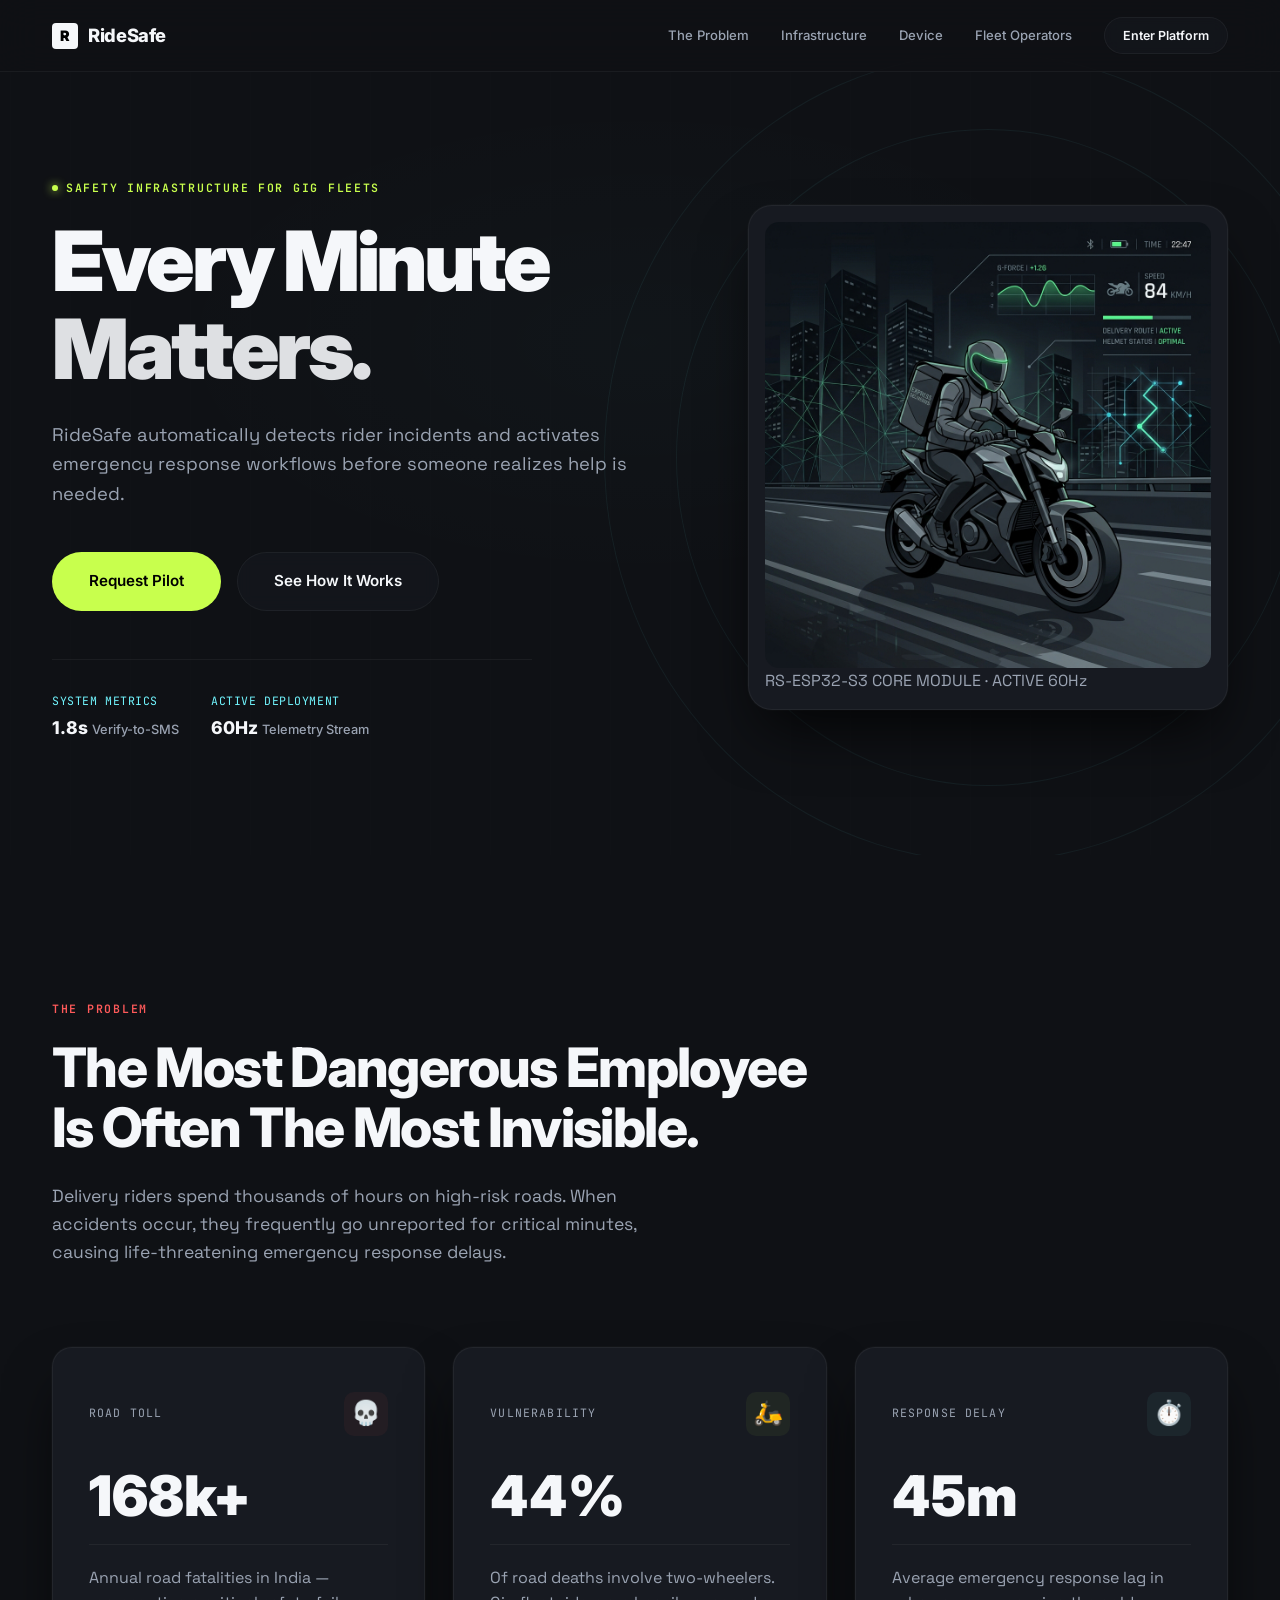
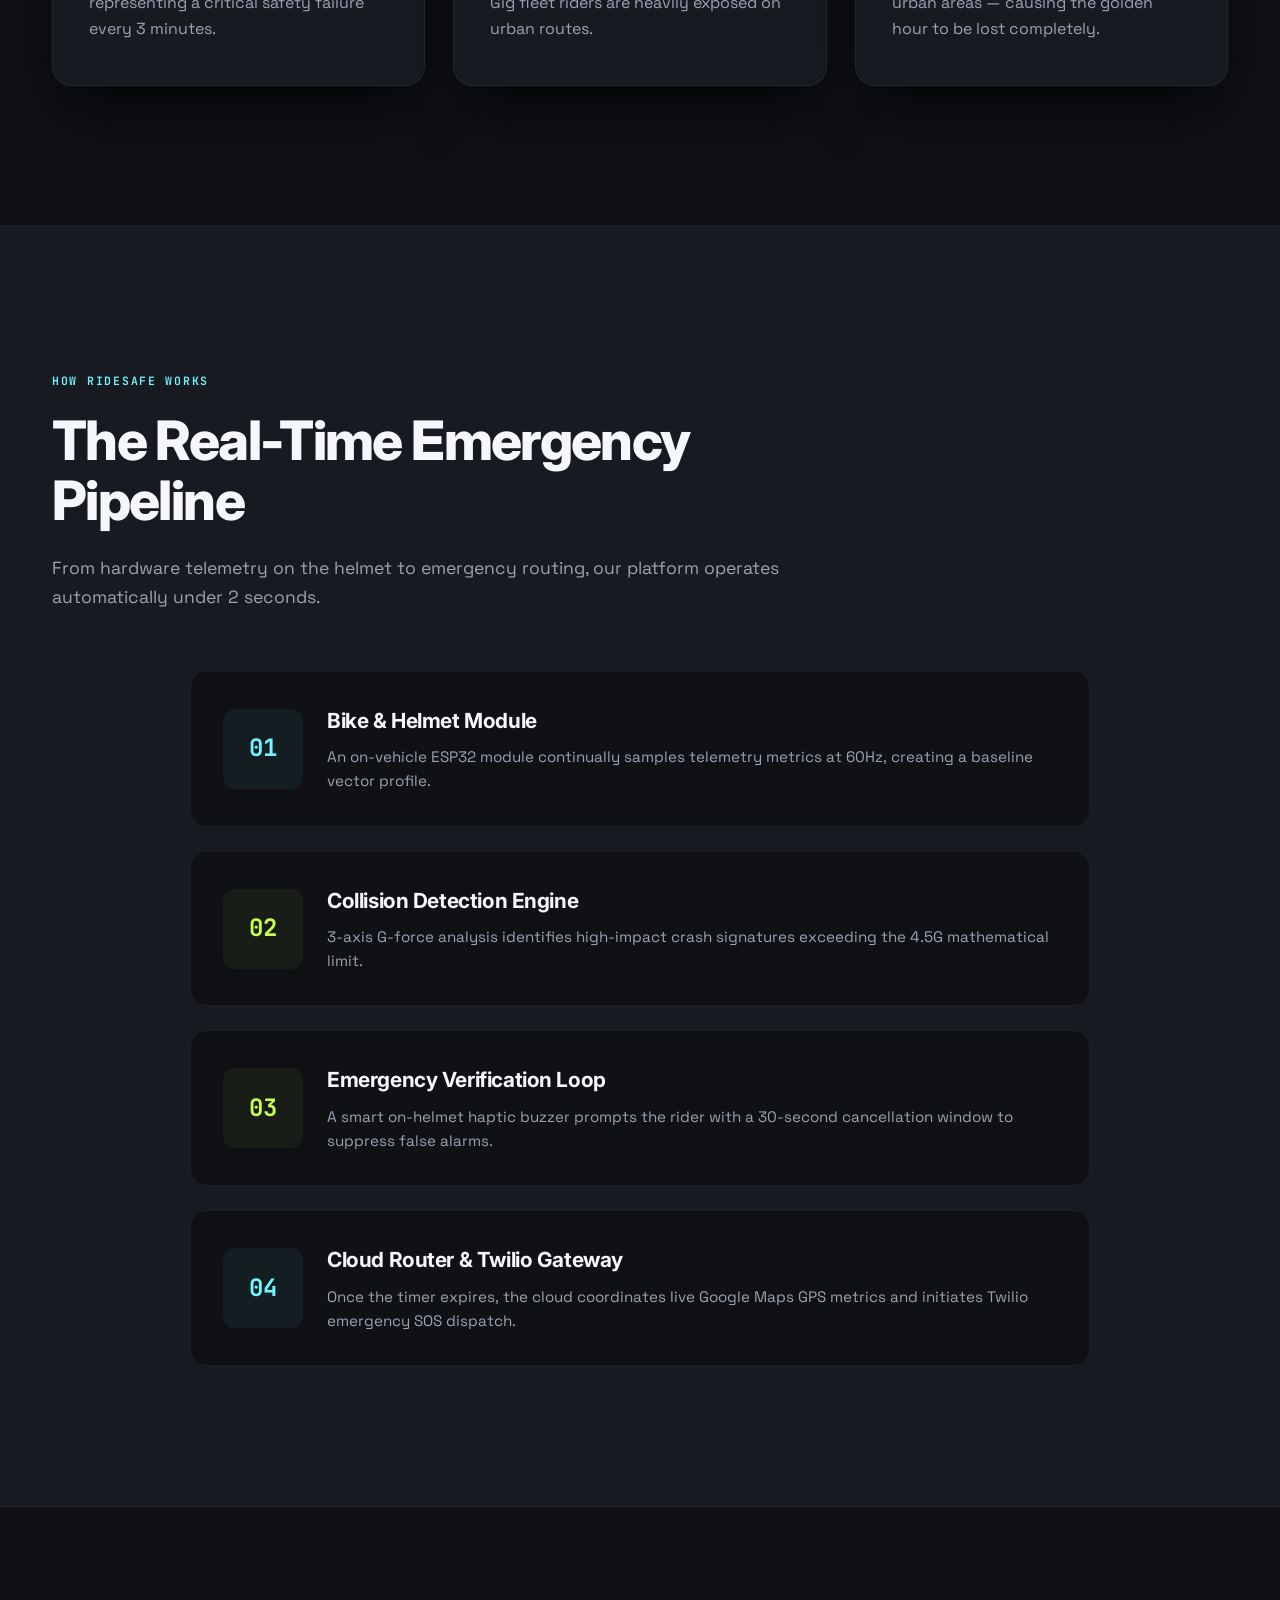
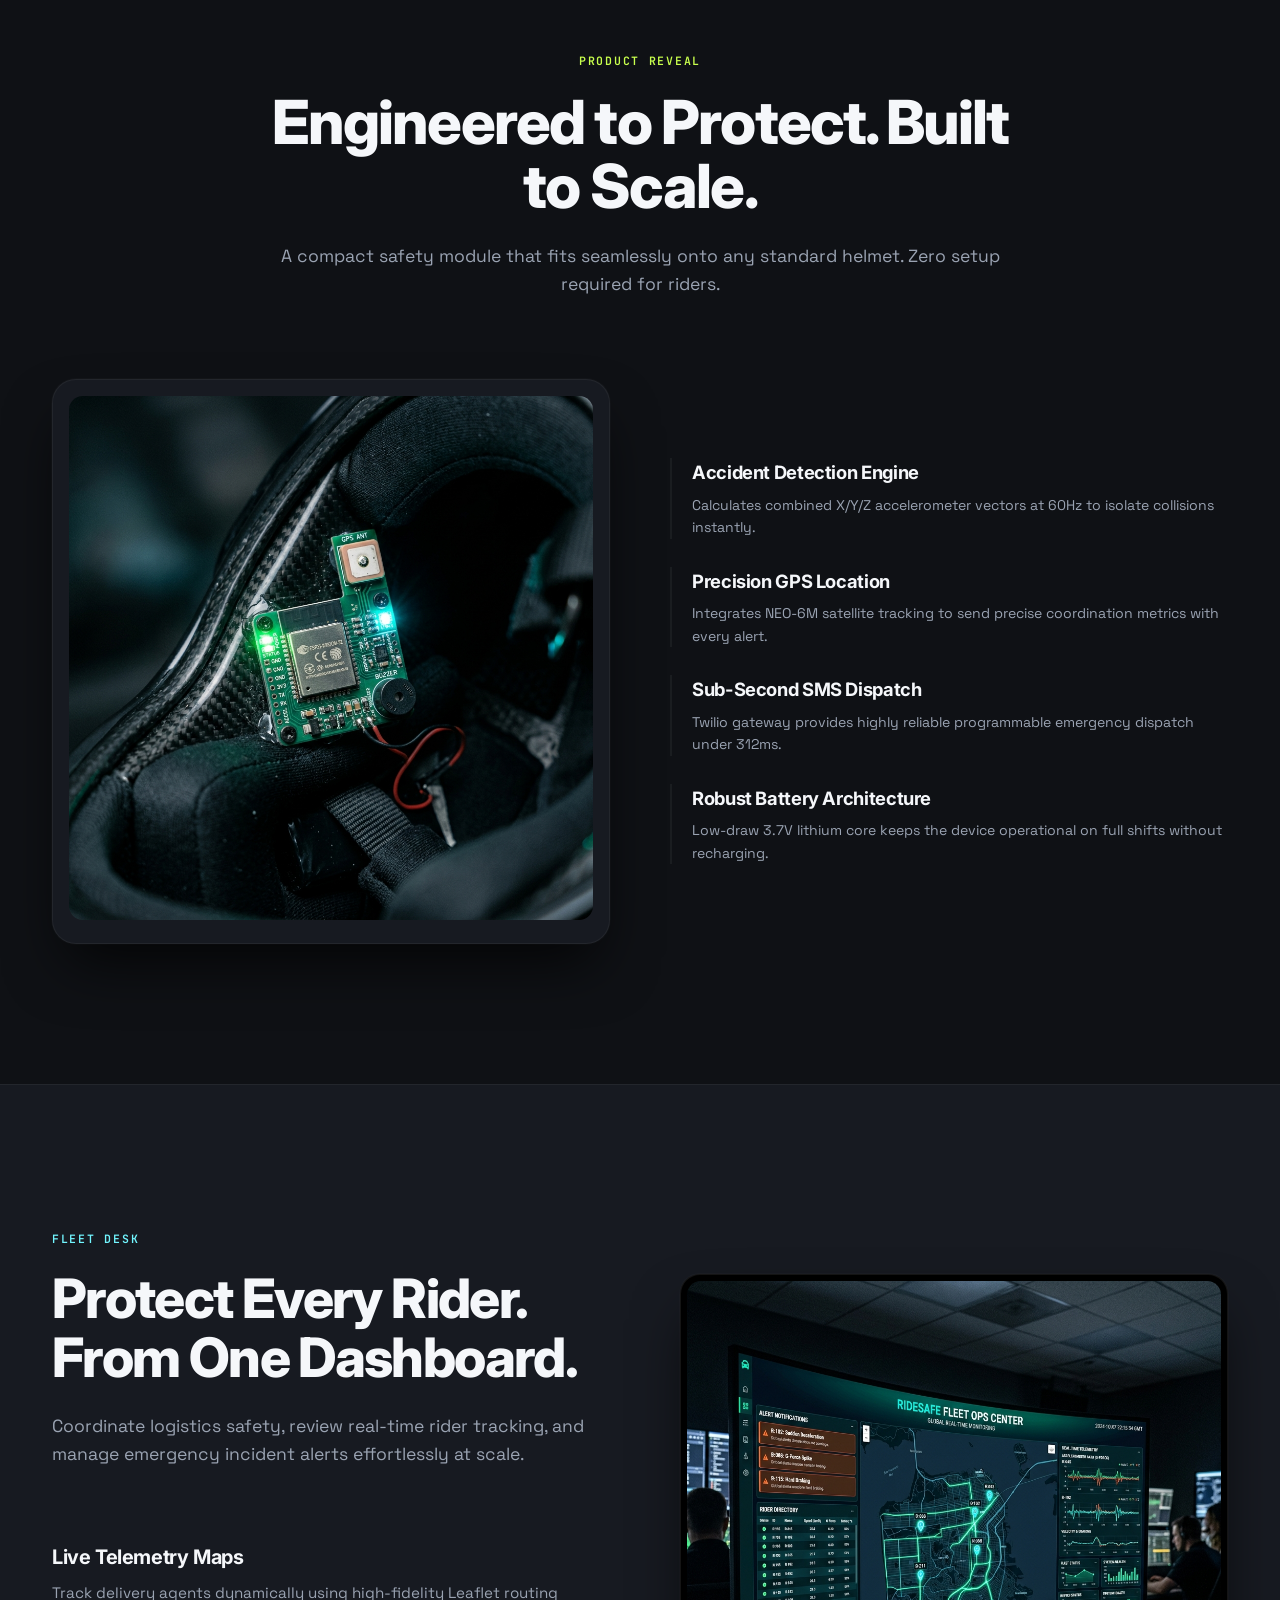
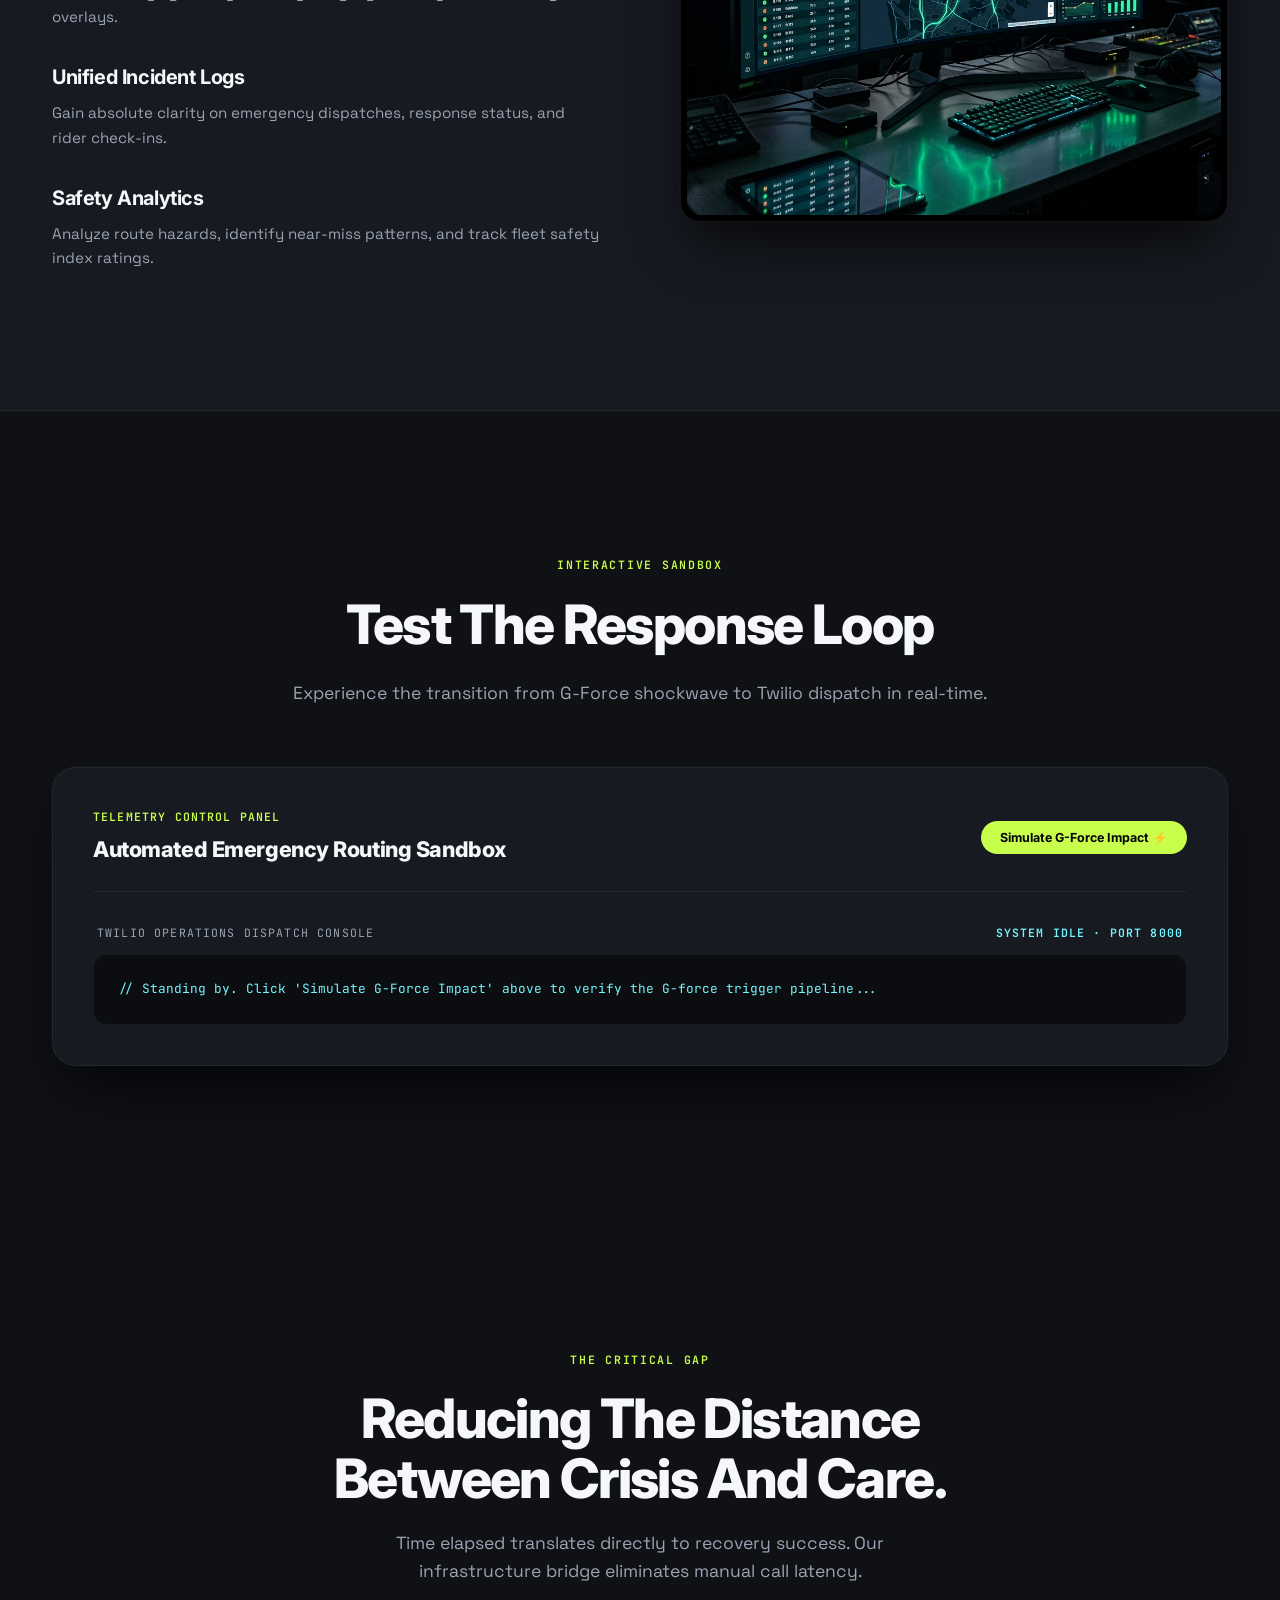
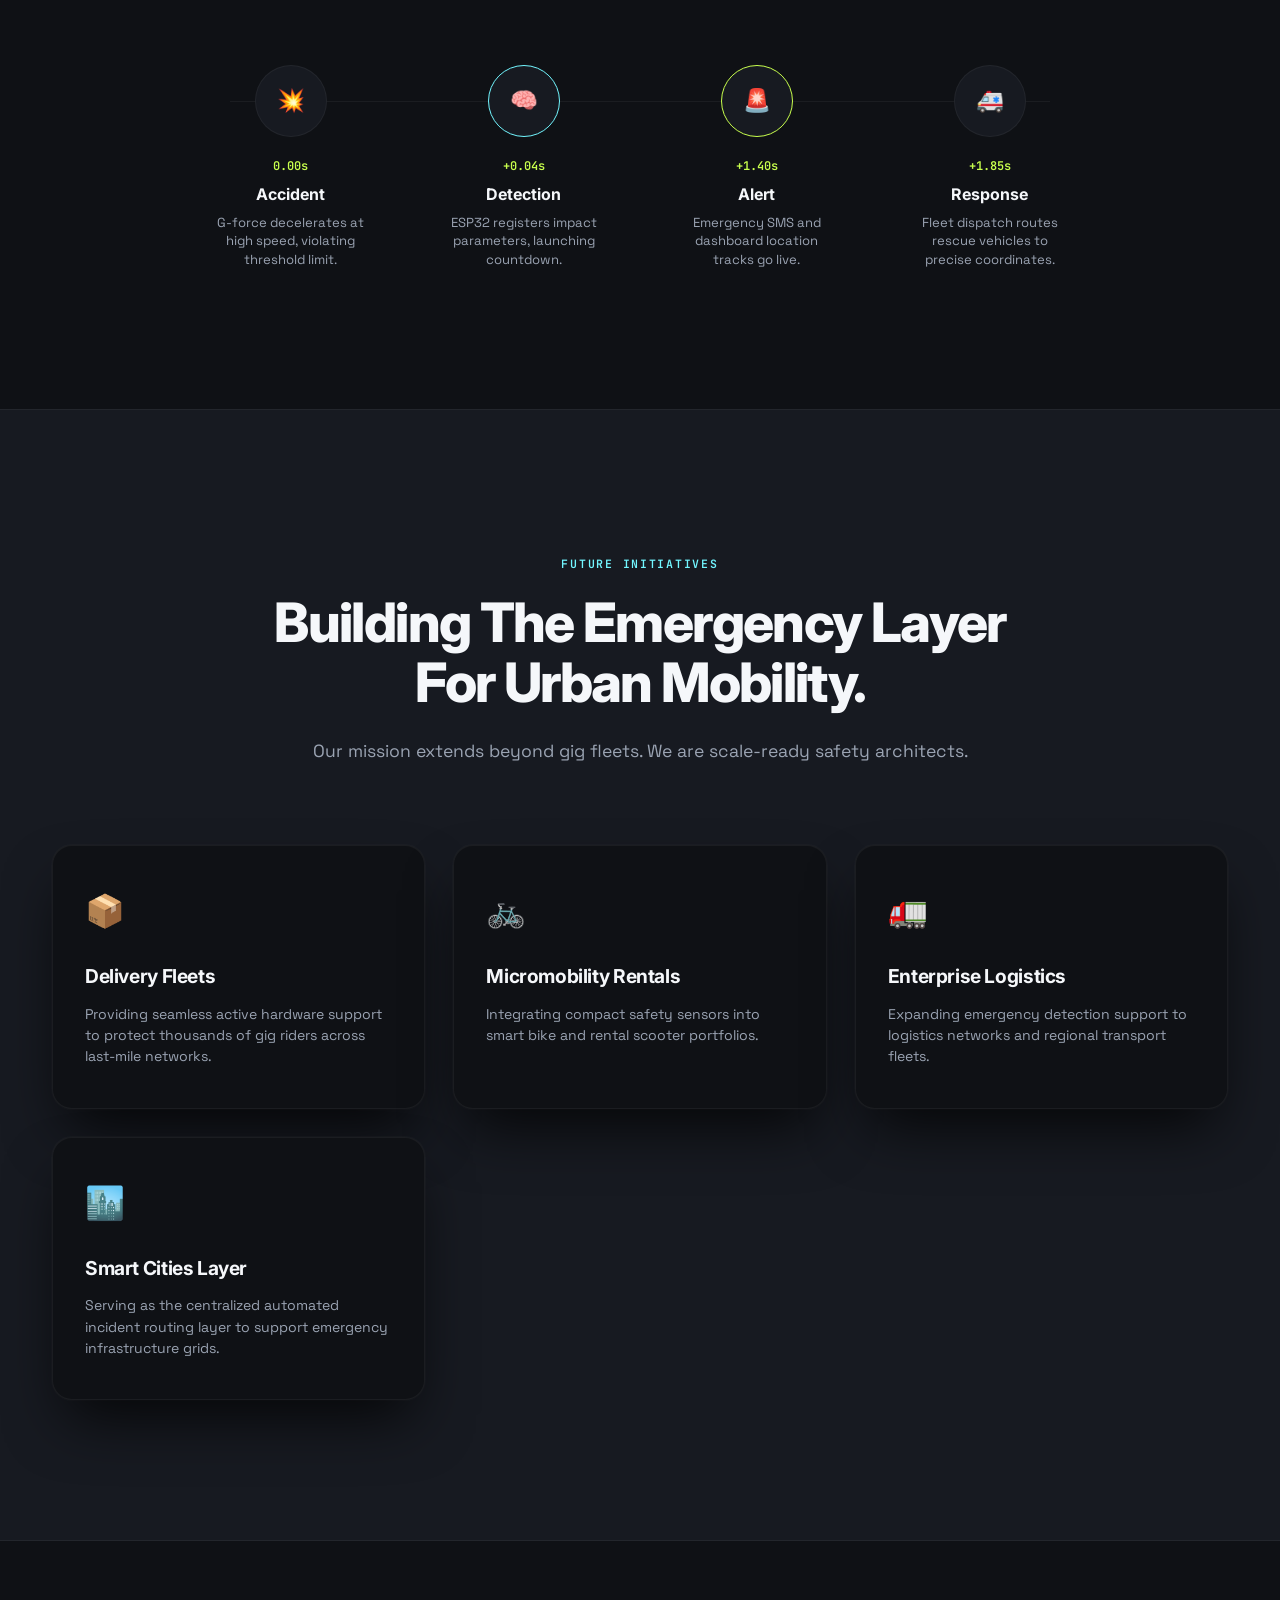
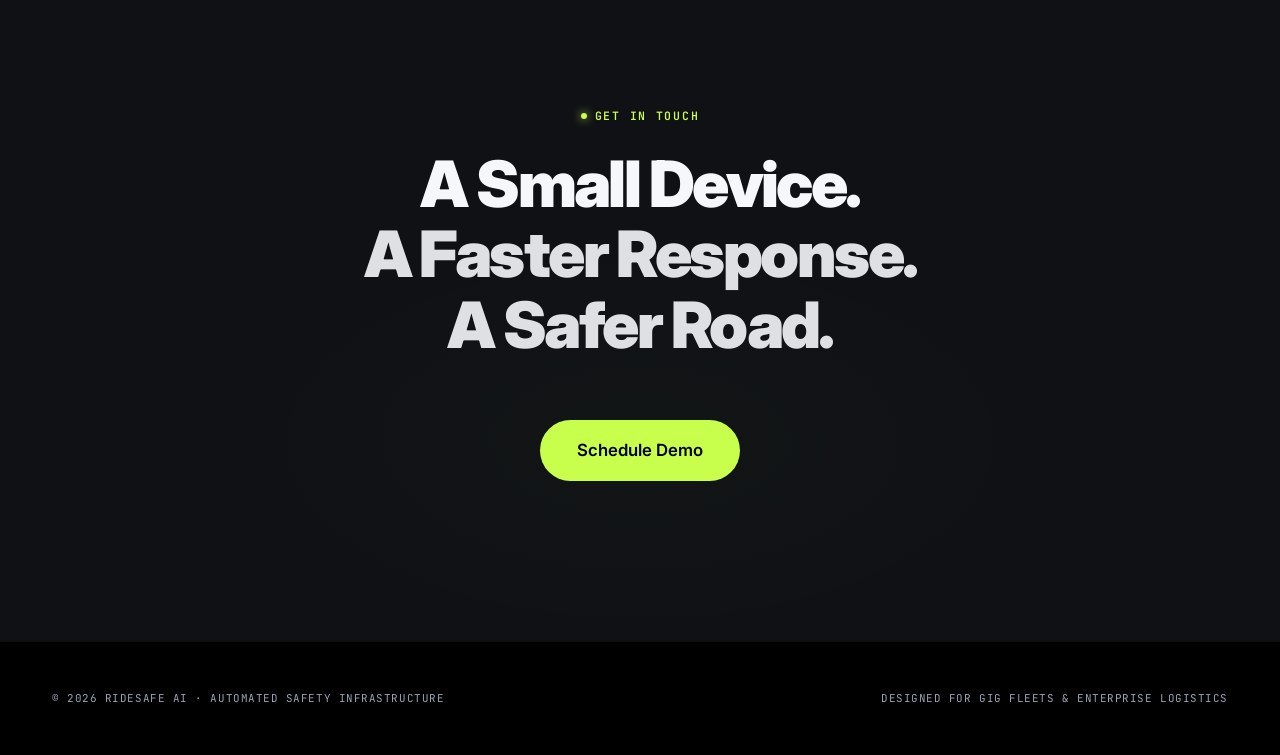
==== commit 128f338e: "style(landing): complete Midnight Titanium startup brand overhaul" ====
--- a/index.html
+++ b/index.html
@@ -3,75 +3,73 @@
 <head>
 <meta charset="UTF-8">
 <meta name="viewport" content="width=device-width, initial-scale=1.0">
-<title>RideSafe AI — Smart Bike Crash Detection & SOS Module</title>
-<meta name="description" content="RideSafe AI is an IoT-powered crash detection system that detects bike accidents in real-time using G-force sensors and dispatches emergency SOS alerts with GPS location to save lives.">
+<title>RideSafe — Safety Infrastructure Platform for Delivery Fleets</title>
+<meta name="description" content="RideSafe is a safety infrastructure platform that automatically detects rider incidents and activates emergency response workflows before someone realizes help is needed.">
 <link rel="stylesheet" href="css/landing.css">
 </head>
 <body class="landing-page">
 
 <!-- NAVIGATION -->
 <nav class="nav" id="nav">
-  <div class="nav-inner" style="width: 100%; max-width: 1200px; margin: 0 auto; padding: 0 24px; display: flex; justify-content: space-between; align-items: center;">
-    <a href="index.html" style="font-family: var(--font-display); font-weight: 800; font-size: 1.15rem; letter-spacing: -0.02em; display: flex; align-items: center; gap: 10px; text-decoration: none;">
-      <div style="background: var(--txt-primary); color: white; width: 28px; height: 28px; border-radius: 6px; display: flex; align-items: center; justify-content: center; font-weight: 900; font-size: 0.95rem;">RS</div>
-      <span style="font-family: var(--font-display); font-weight: 800; color: var(--txt-primary);">RideSafe <span style="color: var(--accent-blue);">AI</span></span>
+  <div class="container" style="width: 100%; display: flex; justify-content: space-between; align-items: center;">
+    <a href="index.html" style="font-family: var(--font-display); font-weight: 800; font-size: 1.15rem; letter-spacing: -0.02em; display: flex; align-items: center; gap: 10px; color: var(--text-bright);">
+      <div style="background: var(--text-bright); color: #000000; width: 26px; height: 26px; border-radius: 4px; display: flex; align-items: center; justify-content: center; font-weight: 900; font-size: 0.9rem;">R</div>
+      <span>RideSafe</span>
     </a>
-    <div style="display: flex; gap: 24px; align-items: center;">
-      <a href="#problem" style="font-size: 0.85rem; color: var(--txt-secondary); font-weight: 500; text-decoration: none; transition: color 0.2s;">The Challenge</a>
-      <a href="#hardware" style="font-size: 0.85rem; color: var(--txt-secondary); font-weight: 500; text-decoration: none; transition: color 0.2s;">Hardware</a>
-      <a href="#how-it-works" style="font-size: 0.85rem; color: var(--txt-secondary); font-weight: 500; text-decoration: none; transition: color 0.2s;">How It Works</a>
-      <a href="#simulator" style="font-size: 0.85rem; color: var(--txt-secondary); font-weight: 500; text-decoration: none; transition: color 0.2s;">Demo</a>
-      <a href="login.html" class="btn btn-outline btn-sm" style="border-radius: 99px; font-weight: 600;">Enter Platform</a>
+    <div style="display: flex; gap: 32px; align-items: center;">
+      <a href="#problem" style="font-size: 0.82rem; color: var(--text-muted); font-weight: 500; font-family: var(--font-display);">The Problem</a>
+      <a href="#how-it-works" style="font-size: 0.82rem; color: var(--text-muted); font-weight: 500; font-family: var(--font-display);">Infrastructure</a>
+      <a href="#reveal" style="font-size: 0.82rem; color: var(--text-muted); font-weight: 500; font-family: var(--font-display);">Device</a>
+      <a href="#operators" style="font-size: 0.82rem; color: var(--text-muted); font-weight: 500; font-family: var(--font-display);">Fleet Operators</a>
+      <a href="login.html" class="btn btn-outline-titanium btn-sm">Enter Platform</a>
     </div>
   </div>
 </nav>
 
 <!-- ════════════════════════════════════════════════
-     HERO — "EVERY SECOND COUNTS"
+     SECTION 1: HERO
      ════════════════════════════════════════════════ -->
 <section class="hero-god" id="hero">
   <div class="hero-god-glow"></div>
-  <div class="container" style="display: flex; align-items: center; justify-content: space-between; gap: 60px; width: 100%; flex-wrap: wrap;">
-
-    <!-- Hero Text -->
+  <div class="container" style="display: flex; align-items: center; justify-content: space-between; gap: 60px; width: 100%; flex-wrap: wrap; position: relative; z-index: 10;">
+    
+    <!-- Hero Copy -->
     <div style="flex: 1; min-width: 320px;">
-      <div class="hero-tagline">GAMMA MODULE — CRASH DETECTION SYSTEM</div>
+      <div class="hero-tagline">Safety Infrastructure for Gig Fleets</div>
       <h1 class="hero-title-god">
-        Every Second Counts.<span>We Make Them All Count.</span>
+        Every Minute<span>Matters.</span>
       </h1>
       <p class="hero-desc-god">
-        An IoT-powered crash detection system that senses high-impact collisions in real-time and dispatches emergency SOS with GPS coordinates — all within 1.8 seconds.
+        RideSafe automatically detects rider incidents and activates emergency response workflows before someone realizes help is needed.
       </p>
       <div style="display: flex; gap: 16px;">
-        <a href="login.html" class="btn btn-primary btn-lg">
-          Launch Operations Center →
+        <a href="login.html" class="btn btn-lime btn-lg">
+          Request Pilot
         </a>
-        <a href="#how-it-works" class="btn btn-outline btn-lg">
+        <a href="#how-it-works" class="btn btn-outline-titanium btn-lg">
           See How It Works
         </a>
       </div>
 
-      <!-- Hero Stats -->
-      <div class="hero-stats">
-        <div class="hero-stat">
-          <span class="hero-stat-value" id="stat-time">1.8s</span>
-          <span class="hero-stat-label">SOS Response Time</span>
-        </div>
-        <div class="hero-stat">
-          <span class="hero-stat-value" id="stat-hz">60Hz</span>
-          <span class="hero-stat-label">Sensor Sample Rate</span>
-        </div>
-        <div class="hero-stat">
-          <span class="hero-stat-value" id="stat-g">4.5G</span>
-          <span class="hero-stat-label">Impact Threshold</span>
-        </div>
-      </div>
-    </div>
-
-    <!-- Hero Mockup Card -->
-    <div style="flex: 0 0 460px; display: flex; justify-content: center; align-items: center; max-width: 100%;">
-      <div class="hero-image-frame" style="width: 100%; max-width: 440px;">
-        <img src="images/ridesafe_telemetry_hero.png" alt="RideSafe Delivery Telemetry HUD illustration showing a delivery rider with real-time G-force monitoring and speed data" />
+      <!-- Live telemetry stats overlay -->
+      <div style="display: flex; gap: 32px; margin-top: 48px; border-top: 1px solid var(--border-light); padding-top: 32px; max-width: 480px;">
+        <div>
+          <div style="font-family: var(--font-mono); color: var(--accent-cyan); font-size: 0.72rem; letter-spacing: 0.05em; margin-bottom: 4px;">SYSTEM METRICS</div>
+          <div style="font-family: var(--font-display); font-weight: 800; font-size: 1.1rem; color: var(--text-bright);">1.8s <span style="font-size: 0.8rem; color: var(--text-muted); font-weight: 500;">Verify-to-SMS</span></div>
+        </div>
+        <div>
+          <div style="font-family: var(--font-mono); color: var(--accent-cyan); font-size: 0.72rem; letter-spacing: 0.05em; margin-bottom: 4px;">ACTIVE DEPLOYMENT</div>
+          <div style="font-family: var(--font-display); font-weight: 800; font-size: 1.1rem; color: var(--text-bright);">60Hz <span style="font-size: 0.8rem; color: var(--text-muted); font-weight: 500;">Telemetry Stream</span></div>
+        </div>
+      </div>
+    </div>
+
+    <!-- 3D Device Render -->
+    <div class="device-container-hero">
+      <div class="device-telemetry-ring r1"></div>
+      <div class="device-telemetry-ring r2"></div>
+      <div class="hero-image-frame">
+        <img src="images/ridesafe_telemetry_hero.png" alt="RideSafe Delivery Telemetry HUD illustration showing a delivery rider with G-force monitoring" />
         <div class="device-footer">
           RS-ESP32-S3 CORE MODULE · ACTIVE 60Hz
         </div>
@@ -82,393 +80,327 @@
 </section>
 
 <!-- ════════════════════════════════════════════════
-     THE PROBLEM — "THE SILENT EPIDEMIC"
+     SECTION 2: THE PROBLEM
      ════════════════════════════════════════════════ -->
 <section class="problem-section" id="problem">
   <div class="container">
-    <div class="problem-header">
-      <div class="section-tagline" style="color: var(--accent-red);">THE PROBLEM WE'RE SOLVING</div>
-      <h2 class="section-title">The Silent Epidemic on Indian Roads</h2>
-      <p class="section-desc">
-        India accounts for 11% of global road fatalities. Most delivery riders lack any crash detection or emergency alert system. Minutes lost waiting for help cost lives.
+    <div class="problem-header reveal">
+      <div class="section-tagline" style="color: var(--color-danger);">THE PROBLEM</div>
+      <h2 class="section-title">The Most Dangerous Employee Is Often The Most Invisible.</h2>
+      <p style="font-size: 1.1rem; color: var(--text-muted); max-width: 640px; line-height: 1.6;">
+        Delivery riders spend thousands of hours on high-risk roads. When accidents occur, they frequently go unreported for critical minutes, causing life-threatening emergency response delays.
       </p>
     </div>
 
     <div class="problem-stats-grid">
-      <div class="problem-stat-card">
-        <span class="stat-icon">💀</span>
-        <span class="stat-number red">168,000+</span>
-        <p class="stat-description">Annual road fatalities in India — one life lost every 3 minutes</p>
-      </div>
-      <div class="problem-stat-card">
-        <span class="stat-icon">🛵</span>
-        <span class="stat-number amber">44%</span>
-        <p class="stat-description">Of all road deaths are two-wheeler riders — the most vulnerable group</p>
-      </div>
-      <div class="problem-stat-card">
-        <span class="stat-icon">⏱️</span>
-        <span class="stat-number cyan">45 min</span>
-        <p class="stat-description">Average emergency response time in urban India — the golden hour is lost</p>
-      </div>
-    </div>
-
-    <p class="problem-cta-line">
-      <strong>RideSafe AI</strong> compresses the response loop from <strong>45 minutes to under 2 seconds</strong> — turning silent crashes into instant SOS dispatches.
-    </p>
-  </div>
-</section>
-
-<!-- ════════════════════════════════════════════════
-     HARDWARE — "THE MODULE THAT SAVES LIVES"
-     ════════════════════════════════════════════════ -->
-<section class="hardware-section" id="hardware">
-  <div class="container">
-    <div style="text-align: center; margin-bottom: 60px;">
-      <div class="section-tagline" style="color: var(--accent-cyan);">HARDWARE ENGINEERING</div>
-      <h2 class="section-title">The Module That Saves Lives</h2>
-      <p class="section-desc">
-        A compact ESP32-based IoT sensor module integrating accelerometer, gyroscope, GPS, and cellular connectivity — engineered to detect and respond in milliseconds.
-      </p>
-    </div>
-
-    <div class="hardware-grid">
-      <div style="display: flex; justify-content: center;">
-        <div class="hardware-image-card" style="width: 100%; max-width: 440px;">
-          <img src="images/esp32_hardware_module.png" alt="ESP32 crash detection IoT module mounted inside a motorcycle helmet with green LED indicators and sensor chips" />
-        </div>
-      </div>
-
-      <div>
-        <div class="section-tagline" style="color: var(--accent-blue); margin-bottom: 16px;">CORE SPECIFICATIONS</div>
-        <h3 style="font-family: var(--font-display); font-size: 1.5rem; font-weight: 800; color: var(--txt-primary); margin-bottom: 12px;">ESP32-S3 Crash Sensor Module</h3>
-        <p style="color: var(--txt-secondary); font-size: 0.95rem; line-height: 1.6; margin-bottom: 24px;">
-          Helmet-mounted hardware with continuous 60Hz telemetry acquisition, real-time G-force analysis, and Twilio-powered emergency dispatch capability.
-        </p>
-
-        <div class="spec-badges">
-          <div class="spec-badge">🧠 ESP32-S3 MCU</div>
-          <div class="spec-badge">📐 MPU6050 IMU</div>
-          <div class="spec-badge">📡 GPS NEO-6M</div>
-          <div class="spec-badge">📶 WiFi Core</div>
-          <div class="spec-badge">⚡ 3.7V LiPo</div>
-        </div>
-
-        <div class="hw-features">
-          <div class="hw-feature">
-            <div class="hw-feature-dot"></div>
-            <div class="hw-feature-text"><strong>60Hz sampling rate</strong> — Continuous accelerometer + gyroscope data collection for precise impact detection</div>
-          </div>
-          <div class="hw-feature">
-            <div class="hw-feature-dot" style="background: var(--accent-green);"></div>
-            <div class="hw-feature-text"><strong>4.5G threshold trigger</strong> — AI-calibrated impact detection with false positive suppression algorithm</div>
-          </div>
-          <div class="hw-feature">
-            <div class="hw-feature-dot" style="background: var(--accent-red);"></div>
-            <div class="hw-feature-text"><strong>30-second cancel window</strong> — Haptic buzzer gives riders time to cancel false alarms before SOS triggers</div>
-          </div>
-        </div>
-      </div>
-    </div>
-  </div>
-</section>
-
-<!-- ════════════════════════════════════════════════
-     TIMELINE — "CHRONOLOGY OF A SAVED LIFE"
+      <div class="problem-stat-card reveal">
+        <div class="stat-header">
+          <div class="text-mono">ROAD TOLL</div>
+          <div class="stat-icon">💀</div>
+        </div>
+        <div class="stat-number">168k+</div>
+        <div style="height: 1px; background: var(--border-light); margin: 20px 0;"></div>
+        <p class="stat-description">Annual road fatalities in India — representing a critical safety failure every 3 minutes.</p>
+      </div>
+
+      <div class="problem-stat-card reveal">
+        <div class="stat-header">
+          <div class="text-mono">VULNERABILITY</div>
+          <div class="stat-icon" style="color: var(--accent-lime); background: rgba(200, 255, 77, 0.05);">🛵</div>
+        </div>
+        <div class="stat-number">44%</div>
+        <div style="height: 1px; background: var(--border-light); margin: 20px 0;"></div>
+        <p class="stat-description">Of road deaths involve two-wheelers. Gig fleet riders are heavily exposed on urban routes.</p>
+      </div>
+
+      <div class="problem-stat-card reveal">
+        <div class="stat-header">
+          <div class="text-mono">RESPONSE DELAY</div>
+          <div class="stat-icon" style="color: var(--accent-cyan); background: rgba(114, 246, 255, 0.05);">⏱️</div>
+        </div>
+        <div class="stat-number">45m</div>
+        <div style="height: 1px; background: var(--border-light); margin: 20px 0;"></div>
+        <p class="stat-description">Average emergency response lag in urban areas — causing the golden hour to be lost completely.</p>
+      </div>
+    </div>
+  </div>
+</section>
+
+<!-- ════════════════════════════════════════════════
+     SECTION 3: HOW RIDESAFE WORKS
      ════════════════════════════════════════════════ -->
 <section class="timeline-section" id="how-it-works">
   <div class="container">
-    <div style="text-align: center; margin-bottom: 60px;">
-      <div class="section-tagline" style="color: var(--accent-cyan)">ACCIDENT LIFE CYCLE CONTROL</div>
-      <h2 class="section-title">Chronology of a Saved Life</h2>
-      <p class="section-desc">
-        From impact detection to emergency dispatch — every microsecond is engineered to save a life. Here's how it works.
-      </p>
-    </div>
-
-    <div style="max-width: 800px; margin: 0 auto; display: flex; flex-direction: column; gap: 20px;">
+    <div style="max-width: 780px;" class="reveal">
+      <div class="section-tagline" style="color: var(--accent-cyan);">HOW RIDESAFE WORKS</div>
+      <h2 class="section-title">The Real-Time Emergency Pipeline</h2>
+      <p style="font-size: 1.1rem; color: var(--text-muted); line-height: 1.6;">
+        From hardware telemetry on the helmet to emergency routing, our platform operates automatically under 2 seconds.
+      </p>
+    </div>
+
+    <div class="timeline-flow-container">
       <!-- Step 1 -->
-      <div class="timeline-card">
-        <div style="display: flex; justify-content: space-between; align-items: center; margin-bottom: 12px; flex-wrap: wrap; gap: 8px;">
-          <div class="timeline-num">STEP 01 // ACCELERATION baseline</div>
-          <div style="font-family: var(--font-mono); color: var(--accent-blue); font-size: 0.85rem; font-weight: 700;">0.00s (Monitoring)</div>
-        </div>
-        <div class="timeline-title">Continuous 60Hz Sensor Spark</div>
-        <div class="timeline-desc">
-          The ESP32 haptic on-vehicle module samples acceleration and angular velocity constantly at 60Hz, building a real-time telemetry baseline for anomaly detection.
+      <div class="flow-step-card reveal">
+        <div class="flow-step-num">01</div>
+        <div class="flow-step-content">
+          <h3>Bike & Helmet Module</h3>
+          <p>An on-vehicle ESP32 module continually samples telemetry metrics at 60Hz, creating a baseline vector profile.</p>
         </div>
       </div>
 
       <!-- Step 2 -->
-      <div class="timeline-card">
-        <div style="display: flex; justify-content: space-between; align-items: center; margin-bottom: 12px; flex-wrap: wrap; gap: 8px;">
-          <div class="timeline-num" style="color: var(--accent-red)">STEP 02 // G-FORCE SHOCKWAVE</div>
-          <div style="font-family: var(--font-mono); color: var(--accent-red); font-size: 0.85rem; font-weight: 700;">+0.04s (Crash Event)</div>
-        </div>
-        <div class="timeline-title" style="color: var(--accent-red)">Impact Threshold Exceeded</div>
-        <div class="timeline-desc">
-          A sudden collision triggers a deceleration coefficient exceeding 4.5G on the MPU6050 sensor. The combined X/Y/Z vector spike immediately flags a crash event.
+      <div class="flow-step-card reveal">
+        <div class="flow-step-num" style="color: var(--accent-lime); background: rgba(200, 255, 77, 0.05)">02</div>
+        <div class="flow-step-content">
+          <h3>Collision Detection Engine</h3>
+          <p>3-axis G-force analysis identifies high-impact crash signatures exceeding the 4.5G mathematical limit.</p>
         </div>
       </div>
 
       <!-- Step 3 -->
-      <div class="timeline-card">
-        <div style="display: flex; justify-content: space-between; align-items: center; margin-bottom: 12px; flex-wrap: wrap; gap: 8px;">
-          <div class="timeline-num">STEP 03 // DEVICE SHIELD</div>
-          <div style="font-family: var(--font-mono); color: var(--accent-blue); font-size: 0.85rem; font-weight: 700;">+0.12s (Verification)</div>
-        </div>
-        <div class="timeline-title">30-Second Haptic Override Timer</div>
-        <div class="timeline-desc">
-          The hardware buzzer triggers on-helmet alert signals, initializing a 30-second countdown. If the rider presses the override button, the alarm is cancelled as a false positive.
+      <div class="flow-step-card reveal">
+        <div class="flow-step-num" style="color: var(--accent-lime); background: rgba(200, 255, 77, 0.05)">03</div>
+        <div class="flow-step-content">
+          <h3>Emergency Verification Loop</h3>
+          <p>A smart on-helmet haptic buzzer prompts the rider with a 30-second cancellation window to suppress false alarms.</p>
         </div>
       </div>
 
       <!-- Step 4 -->
-      <div class="timeline-card">
-        <div style="display: flex; justify-content: space-between; align-items: center; margin-bottom: 12px; flex-wrap: wrap; gap: 8px;">
-          <div class="timeline-num" style="color: var(--accent-green)">STEP 04 // PROGRAMMATIC SMS</div>
-          <div style="font-family: var(--font-mono); color: var(--accent-green); font-size: 0.85rem; font-weight: 700;">+1.40s (SOS Dispatch)</div>
-        </div>
-        <div class="timeline-title">Twilio Emergency SOS Dispatch</div>
-        <div class="timeline-desc">
-          If the override expires, the crash broker activates the Twilio SMS gateway, dispatching an emergency message with live Google Maps GPS coordinates to all registered emergency contacts.
-        </div>
-      </div>
-
-      <!-- Step 5 -->
-      <div class="timeline-card">
-        <div style="display: flex; justify-content: space-between; align-items: center; margin-bottom: 12px; flex-wrap: wrap; gap: 8px;">
-          <div class="timeline-num">STEP 05 // CONTROL DESK</div>
-          <div style="font-family: var(--font-mono); color: var(--accent-blue); font-size: 0.85rem; font-weight: 700;">+1.85s (Operations Center)</div>
-        </div>
-        <div class="timeline-title">Fleet Admin Rescue Routing</div>
-        <div class="timeline-desc">
-          The centralized operations center receives the crash alert, displays it on the live map, triggers desktop notifications, and enables the admin to coordinate rescue operations in real-time.
-        </div>
-      </div>
-
-    </div>
-  </div>
-</section>
-
-<!-- ════════════════════════════════════════════════
-     CRASH IMPACT VISUAL — CONCISE SECTION
-     ════════════════════════════════════════════════ -->
-<section style="padding: 80px 0; background-color: var(--bg-secondary);">
-  <div class="container">
-    <div style="display: grid; grid-template-columns: repeat(auto-fit, minmax(320px, 1fr)); gap: 60px; align-items: center;">
-      <div>
-        <div class="section-tagline" style="color: var(--accent-red); margin-bottom: 16px;">IMPACT DETECTION ENGINE</div>
-        <h2 style="font-family: var(--font-display); font-size: 2rem; font-weight: 800; color: var(--txt-primary); margin-bottom: 16px; line-height: 1.2;">
-          Millisecond Precision.<br><span style="color: var(--accent-red);">Zero Missed Impacts.</span>
-        </h2>
-        <p style="color: var(--txt-secondary); font-size: 0.95rem; line-height: 1.6; margin-bottom: 24px;">
-          The MPU6050 accelerometer captures 3-axis acceleration data at 60 samples per second. Our algorithm calculates the combined G-force vector magnitude and triggers when it exceeds the calibrated 4.5G threshold — distinguishing real crashes from speed bumps and potholes.
-        </p>
-        <div style="display: flex; gap: 16px; flex-wrap: wrap;">
-          <div style="background: var(--bg-tertiary); border: 1px solid var(--border-light); border-radius: 12px; padding: 16px 20px; flex: 1; min-width: 130px; text-align: center;">
-            <div style="font-family: var(--font-display); font-size: 1.5rem; font-weight: 800; color: var(--accent-red);">4.5G</div>
-            <div style="font-family: var(--font-mono); font-size: 0.65rem; color: var(--txt-muted); text-transform: uppercase; margin-top: 4px;">Crash Threshold</div>
-          </div>
-          <div style="background: var(--bg-tertiary); border: 1px solid var(--border-light); border-radius: 12px; padding: 16px 20px; flex: 1; min-width: 130px; text-align: center;">
-            <div style="font-family: var(--font-display); font-size: 1.5rem; font-weight: 800; color: var(--accent-blue);">3-Axis</div>
-            <div style="font-family: var(--font-mono); font-size: 0.65rem; color: var(--txt-muted); text-transform: uppercase; margin-top: 4px;">Vector Analysis</div>
-          </div>
-          <div style="background: var(--bg-tertiary); border: 1px solid var(--border-light); border-radius: 12px; padding: 16px 20px; flex: 1; min-width: 130px; text-align: center;">
-            <div style="font-family: var(--font-display); font-size: 1.5rem; font-weight: 800; color: var(--accent-green);">&lt;1%</div>
-            <div style="font-family: var(--font-mono); font-size: 0.65rem; color: var(--txt-muted); text-transform: uppercase; margin-top: 4px;">False Positives</div>
-          </div>
-        </div>
-      </div>
-      <div style="display: flex; justify-content: center;">
-        <div class="hardware-image-card" style="width: 100%; max-width: 440px;">
-          <img src="images/crash_impact_visual.png" alt="Dramatic visualization of motorcycle crash impact with G-force shockwave data overlay" />
-        </div>
-      </div>
-    </div>
-  </div>
-</section>
-
-<!-- ════════════════════════════════════════════════
-     TECHNOLOGY STACK — "POWERED BY"
-     ════════════════════════════════════════════════ -->
-<section class="tech-section" id="tech">
-  <div class="container">
-    <div style="text-align: center; margin-bottom: 60px;">
-      <div class="section-tagline" style="color: var(--accent-blue);">TECHNOLOGY STACK</div>
-      <h2 class="section-title">Built With Precision</h2>
-      <p class="section-desc">
-        Every component chosen for reliability, speed, and seamless integration — from sensor hardware to cloud services.
-      </p>
-    </div>
-
-    <div class="tech-grid">
-      <div class="tech-card">
-        <span class="tech-icon">🧠</span>
-        <div class="tech-name">ESP32-S3</div>
-        <div class="tech-role">Dual-core MCU for real-time sensor processing and WiFi connectivity</div>
-      </div>
-      <div class="tech-card">
-        <span class="tech-icon">📐</span>
-        <div class="tech-name">MPU6050</div>
-        <div class="tech-role">6-axis IMU — 3-axis accelerometer + 3-axis gyroscope at 60Hz</div>
-      </div>
-      <div class="tech-card">
-        <span class="tech-icon">📡</span>
-        <div class="tech-name">GPS NEO-6M</div>
-        <div class="tech-role">Satellite positioning for precise crash location coordinates</div>
-      </div>
-      <div class="tech-card">
-        <span class="tech-icon">💬</span>
-        <div class="tech-name">Twilio SMS</div>
-        <div class="tech-role">Programmable SMS gateway for instant emergency SOS dispatch</div>
-      </div>
-      <div class="tech-card">
-        <span class="tech-icon">🗺️</span>
-        <div class="tech-name">Leaflet.js</div>
-        <div class="tech-role">Interactive fleet map visualization with real-time rider tracking</div>
-      </div>
-      <div class="tech-card">
-        <span class="tech-icon">🌐</span>
-        <div class="tech-name">Google Maps</div>
-        <div class="tech-role">GPS coordinate link generation for emergency contact messages</div>
-      </div>
-    </div>
-  </div>
-</section>
-
-<!-- ════════════════════════════════════════════════
-     LIVE COCKPIT ACCIDENT SIMULATOR
+      <div class="flow-step-card reveal">
+        <div class="flow-step-num">04</div>
+        <div class="flow-step-content">
+          <h3>Cloud Router & Twilio Gateway</h3>
+          <p>Once the timer expires, the cloud coordinates live Google Maps GPS metrics and initiates Twilio emergency SOS dispatch.</p>
+        </div>
+      </div>
+    </div>
+  </div>
+</section>
+
+<!-- ════════════════════════════════════════════════
+     SECTION 4: PRODUCT REVEAL (APPLE-STYLE)
+     ════════════════════════════════════════════════ -->
+<section class="product-reveal-section" id="reveal">
+  <div class="container">
+    <div style="text-align: center; max-width: 780px; margin: 0 auto;" class="reveal">
+      <div class="section-tagline" style="color: var(--accent-lime);">PRODUCT REVEAL</div>
+      <h2 class="section-title" style="font-size: clamp(2.4rem, 5vw, 3.8rem); line-height: 1.05;">Engineered to Protect. Built to Scale.</h2>
+      <p style="font-size: 1.1rem; color: var(--text-muted); margin-top: 16px;">
+        A compact safety module that fits seamlessly onto any standard helmet. Zero setup required for riders.
+      </p>
+    </div>
+
+    <div class="product-reveal-grid">
+      <div class="product-reveal-card reveal">
+        <img src="images/esp32_hardware_module.png" alt="ESP32 crash detection IoT module mounted inside a motorcycle helmet" />
+      </div>
+
+      <div class="reveal-specs">
+        <div class="reveal-spec-item reveal">
+          <h4>Accident Detection Engine</h4>
+          <p>Calculates combined X/Y/Z accelerometer vectors at 60Hz to isolate collisions instantly.</p>
+        </div>
+
+        <div class="reveal-spec-item reveal">
+          <h4>Precision GPS Location</h4>
+          <p>Integrates NEO-6M satellite tracking to send precise coordination metrics with every alert.</p>
+        </div>
+
+        <div class="reveal-spec-item reveal">
+          <h4>Sub-Second SMS Dispatch</h4>
+          <p>Twilio gateway provides highly reliable programmable emergency dispatch under 312ms.</p>
+        </div>
+
+        <div class="reveal-spec-item reveal">
+          <h4>Robust Battery Architecture</h4>
+          <p>Low-draw 3.7V lithium core keeps the device operational on full shifts without recharging.</p>
+        </div>
+      </div>
+    </div>
+  </div>
+</section>
+
+<!-- ════════════════════════════════════════════════
+     SECTION 5: FOR FLEET OPERATORS
+     ════════════════════════════════════════════════ -->
+<section class="fleet-section" id="operators">
+  <div class="container">
+    <div class="fleet-grid">
+      
+      <div class="fleet-features">
+        <div class="reveal">
+          <div class="section-tagline" style="color: var(--accent-cyan);">FLEET DESK</div>
+          <h2 class="section-title" style="margin-bottom: 24px;">Protect Every Rider. From One Dashboard.</h2>
+          <p style="font-size: 1.1rem; color: var(--text-muted); margin-bottom: 40px;">
+            Coordinate logistics safety, review real-time rider tracking, and manage emergency incident alerts effortlessly at scale.
+          </p>
+        </div>
+
+        <div class="fleet-feature-item reveal">
+          <h3>Live Telemetry Maps</h3>
+          <p>Track delivery agents dynamically using high-fidelity Leaflet routing overlays.</p>
+        </div>
+
+        <div class="fleet-feature-item reveal">
+          <h3>Unified Incident Logs</h3>
+          <p>Gain absolute clarity on emergency dispatches, response status, and rider check-ins.</p>
+        </div>
+
+        <div class="fleet-feature-item reveal">
+          <h3>Safety Analytics</h3>
+          <p>Analyze route hazards, identify near-miss patterns, and track fleet safety index ratings.</p>
+        </div>
+      </div>
+
+      <div class="fleet-dashboard-frame reveal">
+        <img src="images/fleet_dashboard_monitor.png" alt="RideSafe fleet operations center dashboard showing live map and telemetry data" />
+      </div>
+
+    </div>
+  </div>
+</section>
+
+<!-- ════════════════════════════════════════════════
+     INTERACTIVE SIMULATOR WIDGET
      ════════════════════════════════════════════════ -->
 <section class="cockpit-section" id="simulator">
   <div class="container">
-    <div style="text-align: center; margin-bottom: 50px;">
-      <div class="section-tagline" style="color: var(--accent-green);">INTERACTIVE DEMO</div>
-      <h2 class="section-title">Experience a Crash Event</h2>
-      <p class="section-desc">
-        Click the button below to simulate a high-G crash impact — witness the automated telemetry log and the instant emergency SOS trigger sequence.
-      </p>
-    </div>
-
-    <div class="cockpit-widget">
+    <div style="text-align: center; max-width: 780px; margin: 0 auto 60px;" class="reveal">
+      <div class="section-tagline" style="color: var(--accent-lime);">INTERACTIVE SANDBOX</div>
+      <h2 class="section-title">Test The Response Loop</h2>
+      <p style="font-size: 1.1rem; color: var(--text-muted);">
+        Experience the transition from G-Force shockwave to Twilio dispatch in real-time.
+      </p>
+    </div>
+
+    <div class="cockpit-widget reveal">
       <div class="cockpit-header">
         <div>
-          <div class="hero-tagline" style="margin-bottom: 6px; color: var(--accent-green);">SECURE HARDWARE COCKPIT</div>
-          <h3 style="font-family: var(--font-display); font-size: 1.35rem; font-weight: 800; color: var(--txt-primary); margin: 0;">IoT Signal Interrupt Simulator</h3>
-        </div>
-        <button class="cockpit-trigger-btn" onclick="triggerSimulatedImpact()">
+          <div class="text-mono" style="color: var(--accent-lime); font-weight: 600; margin-bottom: 6px;">TELEMETRY CONTROL PANEL</div>
+          <h3 style="font-family: var(--font-display); font-size: 1.35rem; font-weight: 800; color: var(--text-bright); margin: 0;">Automated Emergency Routing Sandbox</h3>
+        </div>
+        <button class="btn btn-lime btn-sm" onclick="triggerSimulatedImpact()" style="font-weight: 700; font-family: var(--font-display);">
           Simulate G-Force Impact ⚡
         </button>
       </div>
 
       <div class="cockpit-grid">
-        <!-- Terminal log outputs -->
         <div style="display: flex; flex-direction: column; gap: 12px;">
-          <div style="font-family: var(--font-mono); font-size: 0.72rem; color: var(--txt-muted); text-transform: uppercase; display: flex; justify-content: space-between; align-items: center; padding: 0 4px;">
-            <span>Sandboxed Twilio SOS Response Console</span>
-            <span style="color: var(--accent-cyan); font-weight: 600;" id="sim-status">SYSTEM READY · PORT 8000</span>
+          <div class="text-mono" style="color: var(--text-muted); display: flex; justify-content: space-between; align-items: center; padding: 0 4px;">
+            <span>Twilio Operations Dispatch Console</span>
+            <span style="color: var(--accent-cyan); font-weight: 600;" id="sim-status">SYSTEM IDLE · PORT 8000</span>
           </div>
-          <div class="cockpit-terminal" id="cockpitTerminal">// Click 'Simulate G-Force Impact' above to trigger safety protocol dispatches, haptic verification alerts, and Twilio emergency JSON responses...</div>
-        </div>
-      </div>
-    </div>
-  </div>
-</section>
-
-<!-- ════════════════════════════════════════════════
-     SMS DEMO — "WHAT YOUR FAMILY RECEIVES"
-     ════════════════════════════════════════════════ -->
-<section class="sms-section" id="sms">
-  <div class="container">
-    <div class="sms-grid">
-      <div style="display: flex; justify-content: center;">
-        <div class="phone-mockup" style="width: 100%; max-width: 320px;">
-          <img src="images/sos_phone_notification.png" alt="Smartphone showing emergency SOS text message notification with accident location and Google Maps link" />
-        </div>
-      </div>
-
-      <div class="sms-content">
-        <div class="section-tagline" style="color: var(--accent-red); margin-bottom: 16px;">EMERGENCY SOS MESSAGE</div>
-        <h3>What Your Family Receives</h3>
-        <p style="color: var(--txt-secondary); font-size: 0.95rem; line-height: 1.6; margin-bottom: 24px;">
-          When a real crash is detected and the 30-second override expires, an SMS is instantly dispatched to all registered emergency contacts with precise location data.
-        </p>
-
-        <div class="sms-features">
-          <div class="sms-feature">
-            <div class="sms-feature-icon">📍</div>
-            <div class="sms-feature-text">
-              <h4>Live GPS Coordinates</h4>
-              <p>Exact crash location embedded as a clickable Google Maps link for immediate navigation</p>
-            </div>
-          </div>
-          <div class="sms-feature">
-            <div class="sms-feature-icon">👨‍👩‍👦</div>
-            <div class="sms-feature-text">
-              <h4>Multi-Contact Dispatch</h4>
-              <p>Simultaneously alerts family members and the fleet manager per rider profile</p>
-            </div>
-          </div>
-          <div class="sms-feature">
-            <div class="sms-feature-icon">⚡</div>
-            <div class="sms-feature-text">
-              <h4>Sub-2 Second Delivery</h4>
-              <p>Twilio programmable SMS ensures delivery within 312ms of trigger activation</p>
-            </div>
-          </div>
-        </div>
-      </div>
-    </div>
-  </div>
-</section>
-
-<!-- ════════════════════════════════════════════════
-     FLEET DASHBOARD PREVIEW
-     ════════════════════════════════════════════════ -->
-<section class="dashboard-section" id="dashboard">
-  <div class="container">
-    <div style="text-align: center;">
-      <div class="section-tagline" style="color: var(--accent-cyan);">FLEET OPERATIONS CENTER</div>
-      <h2 class="section-title">Command Your Fleet in Real-Time</h2>
-      <p class="section-desc">
-        A centralized operations dashboard with live rider tracking, crash alerts, telemetry data, and rescue coordination — everything a fleet manager needs at a glance.
-      </p>
-    </div>
-
-    <div class="dashboard-image-wrap">
-      <div class="dashboard-image-card">
-        <img src="images/fleet_dashboard_monitor.png" alt="RideSafe fleet operations center dashboard showing live map with rider markers, telemetry graphs, and crash alert notifications" />
-      </div>
-    </div>
-  </div>
-</section>
-
-<!-- ════════════════════════════════════════════════
-     TEAM / PROJECT CREDITS
-     ════════════════════════════════════════════════ -->
-<section class="team-section">
-  <div class="container">
-    <div class="team-badge">
-      <span class="team-badge-dot"></span>
-      PROJECT GAMMA · ACTIVE DEVELOPMENT
-    </div>
-    <h2 class="team-title">Built for the Road Ahead</h2>
-    <p class="team-desc">
-      RideSafe AI is an open innovation project designed to protect delivery riders and gig workers across India — because every life on the road matters.
-    </p>
-  </div>
-</section>
-
-<!-- ════════════════════════════════════════════════
-     FINAL CTA BANNER
-     ════════════════════════════════════════════════ -->
-<section class="cta-banner">
-  <div class="container">
-    <h2 class="cta-title">Ready to Make Roads <span>Safer</span>?</h2>
-    <p class="cta-desc">
-      Enter the operations center to explore the live fleet dashboard, manage rider profiles, and monitor crash events in real-time.
-    </p>
-    <a href="login.html" class="btn btn-green btn-lg" style="padding: 14px 36px; font-size: 1rem;">
-      Launch Operations Center →
+          <div class="cockpit-terminal" id="cockpitTerminal">// Standing by. Click 'Simulate G-Force Impact' above to verify the G-force trigger pipeline...</div>
+        </div>
+      </div>
+    </div>
+  </div>
+</section>
+
+<!-- ════════════════════════════════════════════════
+     SECTION 6: WHY IT MATTERS (CRISIS -> CARE)
+     ════════════════════════════════════════════════ -->
+<section class="why-matters-section">
+  <div class="container">
+    <div class="reveal">
+      <div class="section-tagline" style="color: var(--accent-lime);">THE CRITICAL GAP</div>
+      <h2 class="section-title" style="max-width: 780px; margin: 0 auto 20px;">Reducing The Distance Between Crisis And Care.</h2>
+      <p style="font-size: 1.1rem; color: var(--text-muted); max-width: 600px; margin: 0 auto;">
+        Time elapsed translates directly to recovery success. Our infrastructure bridge eliminates manual call latency.
+      </p>
+    </div>
+
+    <div class="matters-timeline">
+      <!-- Node 1 -->
+      <div class="matters-node reveal">
+        <div class="node-icon-box">💥</div>
+        <div class="node-time">0.00s</div>
+        <div class="node-label">Accident</div>
+        <p class="node-desc">G-force decelerates at high speed, violating threshold limit.</p>
+      </div>
+
+      <!-- Node 2 -->
+      <div class="matters-node reveal">
+        <div class="node-icon-box" style="border-color: var(--accent-cyan);">🧠</div>
+        <div class="node-time">+0.04s</div>
+        <div class="node-label">Detection</div>
+        <p class="node-desc">ESP32 registers impact parameters, launching countdown.</p>
+      </div>
+
+      <!-- Node 3 -->
+      <div class="matters-node reveal">
+        <div class="node-icon-box" style="border-color: var(--accent-lime);">🚨</div>
+        <div class="node-time">+1.40s</div>
+        <div class="node-label">Alert</div>
+        <p class="node-desc">Emergency SMS and dashboard location tracks go live.</p>
+      </div>
+
+      <!-- Node 4 -->
+      <div class="matters-node reveal">
+        <div class="node-icon-box">🚑</div>
+        <div class="node-time">+1.85s</div>
+        <div class="node-label">Response</div>
+        <p class="node-desc">Fleet dispatch routes rescue vehicles to precise coordinates.</p>
+      </div>
+    </div>
+  </div>
+</section>
+
+<!-- ════════════════════════════════════════════════
+     SECTION 7: FUTURE VISION
+     ════════════════════════════════════════════════ -->
+<section class="vision-section">
+  <div class="container">
+    <div style="text-align: center; max-width: 780px; margin: 0 auto;" class="reveal">
+      <div class="section-tagline" style="color: var(--accent-cyan);">FUTURE INITIATIVES</div>
+      <h2 class="section-title">Building The Emergency Layer For Urban Mobility.</h2>
+      <p style="font-size: 1.1rem; color: var(--text-muted);">
+        Our mission extends beyond gig fleets. We are scale-ready safety architects.
+      </p>
+    </div>
+
+    <div class="vision-grid">
+      <div class="vision-card reveal">
+        <span class="vision-icon">📦</span>
+        <h3>Delivery Fleets</h3>
+        <p>Providing seamless active hardware support to protect thousands of gig riders across last-mile networks.</p>
+      </div>
+
+      <div class="vision-card reveal">
+        <span class="vision-icon">🚲</span>
+        <h3>Micromobility Rentals</h3>
+        <p>Integrating compact safety sensors into smart bike and rental scooter portfolios.</p>
+      </div>
+
+      <div class="vision-card reveal">
+        <span class="vision-icon">🚛</span>
+        <h3>Enterprise Logistics</h3>
+        <p>Expanding emergency detection support to logistics networks and regional transport fleets.</p>
+      </div>
+
+      <div class="vision-card reveal">
+        <span class="vision-icon">🏙️</span>
+        <h3>Smart Cities Layer</h3>
+        <p>Serving as the centralized automated incident routing layer to support emergency infrastructure grids.</p>
+      </div>
+    </div>
+  </div>
+</section>
+
+<!-- ════════════════════════════════════════════════
+     SECTION 8: FINAL CTA
+     ════════════════════════════════════════════════ -->
+<section class="final-cta-section">
+  <div class="final-cta-glow"></div>
+  <div class="container reveal">
+    <div class="hero-tagline" style="color: var(--accent-lime); margin-bottom: 24px;">GET IN TOUCH</div>
+    <h2 class="final-cta-headline">
+      A Small Device.<span>A Faster Response.</span><span>A Safer Road.</span>
+    </h2>
+    <a href="login.html" class="btn btn-lime btn-lg" style="margin-top: 20px; font-size: 1.05rem;">
+      Schedule Demo
     </a>
   </div>
 </section>
@@ -477,10 +409,9 @@
      FOOTER
      ════════════════════════════════════════════════ -->
 <footer class="landing-footer">
-  <div class="footer-inner">
-    <span class="footer-text">© 2026 RIDESAFE AI · PROJECT GAMMA · ALL RIGHTS RESERVED</span>
-    <span class="footer-text">SMART BIKE CRASH DETECTION & SOS MODULE</span>
-    <span class="footer-text">DESIGNED FOR PROFESSIONAL FLEET OPERATIONS</span>
+  <div class="container footer-inner">
+    <span class="footer-text">© 2026 RIDESAFE AI · AUTOMATED SAFETY INFRASTRUCTURE</span>
+    <span class="footer-text">DESIGNED FOR GIG FLEETS & ENTERPRISE LOGISTICS</span>
   </div>
 </footer>
 
@@ -499,12 +430,12 @@
     const osc = ctx.createOscillator();
     const gain = ctx.createGain();
 
-    osc.type = 'sine';
-    osc.frequency.setValueAtTime(150, now);
-    osc.frequency.linearRampToValueAtTime(350, now + 0.1);
-    osc.frequency.linearRampToValueAtTime(200, now + 0.25);
-
-    gain.gain.setValueAtTime(0.05, now);
+    osc.type = 'sawtooth';
+    osc.frequency.setValueAtTime(140, now);
+    osc.frequency.linearRampToValueAtTime(340, now + 0.1);
+    osc.frequency.linearRampToValueAtTime(220, now + 0.25);
+
+    gain.gain.setValueAtTime(0.08, now);
     gain.gain.exponentialRampToValueAtTime(0.001, now + 0.45);
 
     osc.connect(gain);
@@ -528,28 +459,28 @@
   playCockpitChime();
 
   const statusBadge = document.getElementById('sim-status');
-  statusBadge.textContent = 'CRITICAL ALARM · 4.85G Peak';
-  statusBadge.style.color = 'var(--accent-red)';
+  statusBadge.textContent = 'INCIDENT DETECTED · 4.85G';
+  statusBadge.style.color = 'var(--color-danger)';
 
   // 3. Output JSON response in simulated terminal
   const terminal = document.getElementById('cockpitTerminal');
-  terminal.innerHTML = `<span style="color:var(--accent-red)">[ALERT] Telemetry collision limit violated: G-Force peak exceeded threshold!</span>`;
+  terminal.innerHTML = `<span style="color:var(--color-danger)">[ALERT] Critical threshold exceeded: high-G telemetry spike!</span>`;
 
   let lineIdx = 0;
   const logMessages = [
-    `\n[16:15:36] INITIALIZING BUZZER OVERRIDE COUNTDOWN: T-30s`,
-    `\n[16:16:06] COUNTDOWN EXPIRED - Haptic cancel failed. Link broker loaded.`,
-    `\n[16:16:06] PROGRAMMING Twilio SMS emergency dispatch:`,
-    `\n  * Destination: Sunita Mehta (Mother) +91-98210XXXXX`,
-    `\n  * Payload: EMERGENCY: Rajan Mehta may have had an accident near Andheri West, Mumbai. GPS: maps.google.com/?q=19.1136,72.8697`,
-    `\n[16:16:07] TWILIO SECURE RESPONSE RECEIVED:`,
+    `\n[16:15:36] INITIALIZING BUZZER COUNTDOWN: 30s remaining`,
+    `\n[16:16:06] VERIFICATION COUNTDOWN EXPIRED - Active dispatch routed.`,
+    `\n[16:16:06] TRANSMITTING TWILIO PROGRAMMABLE SMS:`,
+    `\n  * Destination: Sunita Mehta (Emergency Contact) +91-98210XXXXX`,
+    `\n  * Payload: ALERT: Rajan Mehta may have been involved in an accident near Andheri West, Mumbai. GPS track: maps.google.com/?q=19.1136,72.8697`,
+    `\n[16:16:07] TWILIO TRANSACTION CONFIRMED:`,
     `\n  {`,
-    `\n    "twilio_sid": "SM9a8b894121f",`,
-    `\n    "status": "SOS_DISPATCH_SENT",`,
+    `\n    "dispatch_sid": "SM9a8b894121f",`,
+    `\n    "status": "SMS_DISPATCHED",`,
     `\n    "recipient": "Sunita Mehta",`,
-    `\n    "duration_ms": 312`,
+    `\n    "latency_ms": 312`,
     `\n  }`,
-    `\n[16:16:07] SYSTEM STATUS: Awaiting Admin Override Resolution.`
+    `\n[16:16:07] OPERATIONS CENTER BROADCAST: Telemetry channel resolution status active.`
   ];
 
   function typeLog() {
@@ -557,12 +488,26 @@
       terminal.innerHTML += logMessages[lineIdx];
       terminal.scrollTop = terminal.scrollHeight;
       lineIdx++;
-      setTimeout(typeLog, 150);
+      setTimeout(typeLog, 120);
     }
   }
 
   setTimeout(typeLog, 300);
 }
+
+// ── SCROLL REVEAL INTERSECTION OBSERVER ─────────────────────────────
+const revealOptions = { threshold: 0.08, rootMargin: '0px 0px -20px 0px' };
+const revealObserver = new IntersectionObserver((entries) => {
+  entries.forEach(entry => {
+    if (entry.isIntersecting) {
+      entry.target.classList.add('in-view');
+    }
+  });
+}, revealOptions);
+
+document.querySelectorAll('.reveal').forEach(el => {
+  revealObserver.observe(el);
+});
 
 // ── SMOOTH SCROLL FOR NAV LINKS ─────────────────────────────────────
 document.querySelectorAll('a[href^="#"]').forEach(anchor => {
@@ -580,11 +525,9 @@
 window.addEventListener('scroll', () => {
   if (nav) {
     if (window.scrollY > 40) {
-      nav.style.boxShadow = 'var(--shadow-sm)';
-      nav.style.background = 'rgba(255, 255, 255, 0.95)';
+      nav.style.background = 'rgba(15, 17, 21, 0.95)';
     } else {
-      nav.style.boxShadow = 'none';
-      nav.style.background = 'rgba(255, 255, 255, 0.8)';
+      nav.style.background = 'rgba(15, 17, 21, 0.8)';
     }
   }
 });
--- a/css/landing.css
+++ b/css/landing.css
@@ -1,53 +1,89 @@
-@import url('https://fonts.googleapis.com/css2?family=Space+Grotesk:wght@300;400;500;600;700&family=Inter:wght@400;500;600;700;800&family=Share+Tech+Mono&display=swap');
-
+@import url('https://fonts.googleapis.com/css2?family=Space+Grotesk:wght@300;400;500;600;700&family=Inter:wght@300;400;500;600;700;800;900&family=JetBrains+Mono:wght@400;500;600;700&display=swap');
+
+/* ═══════════════════════════════════════════
+   MIDNIGHT TITANIUM DESIGN SYSTEM
+   ═══════════════════════════════════════════ */
 :root {
+  /* Colors */
+  --bg-dark: #0F1115;         /* Titanium Black */
+  --bg-surface: #171A21;      /* Secondary Surface */
+  --accent-lime: #C8FF4D;     /* Signal Lime */
+  --accent-cyan: #72F6FF;     /* Electric Cyan */
+  --text-bright: #F5F7FA;     /* Premium White */
+  --text-muted: #9AA3B2;      /* Muted Titanium Gray */
+  --color-danger: #FF5A5A;    /* Alert Danger */
+  
+  /* Borders & Overlays */
+  --border-light: rgba(245, 247, 250, 0.05);
+  --border-active: rgba(245, 247, 250, 0.12);
+  --border-lime: rgba(200, 255, 77, 0.2);
+  --border-cyan: rgba(114, 246, 255, 0.2);
+  
+  /* Fonts */
   --font-display: 'Inter', sans-serif;
-  --font-mono: 'Share Tech Mono', monospace;
   --font-body: 'Space Grotesk', sans-serif;
+  --font-mono: 'JetBrains Mono', monospace;
   
-  --bg-primary: #f8fafc; /* Slate 50 */
-  --bg-secondary: #ffffff; /* White */
-  --bg-tertiary: #f1f5f9; /* Slate 100 */
-  
-  --txt-primary: #0f172a; /* Slate 900 */
-  --txt-secondary: #475569; /* Slate 600 */
-  --txt-muted: #94a3b8; /* Slate 400 */
-  
-  --accent-blue: #2563eb; /* Royal Blue */
-  --accent-cyan: #0891b2; /* Deep Cyan */
-  --accent-green: #059669; /* Emerald Green */
-  --accent-red: #dc2626; /* Crimson Red */
-  --accent-orange: #ea580c; /* Amber Orange */
-  
-  --border-light: #e2e8f0; /* Slate 200 */
-  --border-muted: #cbd5e1; /* Slate 300 */
-  
-  --shadow-sm: 0 1px 2px 0 rgba(0, 0, 0, 0.05);
-  --shadow-md: 0 4px 6px -1px rgba(0, 0, 0, 0.05), 0 2px 4px -2px rgba(0, 0, 0, 0.05);
-  --shadow-lg: 0 10px 15px -3px rgba(0, 0, 0, 0.05), 0 4px 6px -4px rgba(0, 0, 0, 0.05);
-  --shadow-xl: 0 20px 25px -5px rgba(0, 0, 0, 0.05), 0 8px 10px -6px rgba(0, 0, 0, 0.05);
-  --shadow-premium: 0 20px 40px -10px rgba(15, 23, 42, 0.06), 0 1px 3px rgba(15, 23, 42, 0.02);
+  /* Shadows */
+  --shadow-premium: 0 30px 60px -15px rgba(0, 0, 0, 0.8), 0 0 0 1px rgba(255, 255, 255, 0.02);
+  --shadow-glow-lime: 0 10px 40px -10px rgba(200, 255, 77, 0.15);
+  --shadow-glow-cyan: 0 10px 40px -10px rgba(114, 246, 255, 0.15);
+}
+
+/* ═══════════════════════════════════════════
+   RESET & BASICS
+   ═══════════════════════════════════════════ */
+*, *::before, *::after {
+  box-sizing: border-box;
+  margin: 0;
+  padding: 0;
+}
+
+html {
+  scroll-behavior: smooth;
+  -webkit-font-smoothing: antialiased;
+  -moz-osx-font-smoothing: grayscale;
+  background-color: var(--bg-dark);
 }
 
 body.landing-page {
   font-family: var(--font-body);
-  background-color: var(--bg-primary);
-  color: var(--txt-secondary);
+  background-color: var(--bg-dark);
+  color: var(--text-muted);
+  line-height: 1.6;
   overflow-x: hidden;
-  line-height: 1.6;
 }
 
 .container {
-  max-width: 1200px;
+  max-width: 1240px;
   margin: 0 auto;
-  padding: 0 24px;
-}
-
-/* Header/Navigation */
+  padding: 0 32px;
+}
+
+/* ═══════════════════════════════════════════
+   TYPOGRAPHY
+   ═══════════════════════════════════════════ */
+h1, h2, h3, h4, h5, h6 {
+  font-family: var(--font-display);
+  color: var(--text-bright);
+  font-weight: 700;
+  letter-spacing: -0.02em;
+}
+
+.text-mono {
+  font-family: var(--font-mono);
+  font-size: 0.72rem;
+  letter-spacing: 0.1em;
+  text-transform: uppercase;
+}
+
+/* ═══════════════════════════════════════════
+   HEADER / NAVIGATION
+   ═══════════════════════════════════════════ */
 nav.nav {
   border-bottom: 1px solid var(--border-light) !important;
-  background: rgba(255, 255, 255, 0.8) !important;
-  backdrop-filter: blur(16px);
+  background: rgba(15, 17, 21, 0.8) !important;
+  backdrop-filter: blur(20px);
   position: fixed;
   top: 0;
   left: 0;
@@ -56,440 +92,666 @@
   height: 72px;
   display: flex;
   align-items: center;
-  transition: all 0.3s;
-}
-
-/* Logo & Text in Navbar */
-nav.nav a span {
-  color: var(--txt-primary) !important;
-}
-
-/* Button overrides for light theme */
+  transition: all 0.3s cubic-bezier(0.16, 1, 0.3, 1);
+}
+
+nav.nav a {
+  text-decoration: none;
+  transition: color 0.25s;
+}
+
+nav.nav a:hover {
+  color: var(--text-bright) !important;
+}
+
+/* ═══════════════════════════════════════════
+   BUTTONS
+   ═══════════════════════════════════════════ */
 .btn {
-  border-radius: 99px !important;
-  font-family: var(--font-display) !important;
-  font-weight: 600 !important;
-  transition: all 0.25s ease !important;
+  display: inline-flex;
+  align-items: center;
+  gap: 10px;
+  padding: 14px 28px;
+  border-radius: 99px;
+  font-family: var(--font-display);
+  font-weight: 600;
+  font-size: 0.88rem;
+  transition: all 0.3s cubic-bezier(0.16, 1, 0.3, 1);
+  cursor: pointer;
   text-decoration: none;
-}
-
-.btn-primary {
-  background: var(--txt-primary) !important;
-  color: var(--bg-secondary) !important;
-  box-shadow: 0 8px 24px rgba(15, 23, 42, 0.12) !important;
-}
-.btn-primary:hover {
-  background: var(--accent-blue) !important;
-  box-shadow: 0 8px 24px rgba(37, 99, 235, 0.2) !important;
-  transform: translateY(-1px) !important;
-}
-
-.btn-green {
-  background: var(--accent-green) !important;
-  color: white !important;
-  box-shadow: 0 8px 24px rgba(5, 150, 105, 0.15) !important;
-}
-.btn-green:hover {
-  background: #047857 !important;
-  box-shadow: 0 8px 24px rgba(4, 120, 87, 0.25) !important;
-  transform: translateY(-1px) !important;
-}
-
-.btn-outline {
-  background: transparent !important;
-  color: var(--txt-primary) !important;
-  border: 1px solid var(--border-light) !important;
-}
-.btn-outline:hover {
-  background: var(--bg-tertiary) !important;
-  border-color: var(--border-muted) !important;
-  transform: translateY(-1px) !important;
-}
-
-/* Hero Section */
+  border: 1px solid transparent;
+}
+
+.btn-lime {
+  background: var(--accent-lime);
+  color: #000000;
+}
+.btn-lime:hover {
+  transform: translateY(-2px);
+  box-shadow: var(--shadow-glow-lime), 0 12px 24px -6px rgba(200, 255, 77, 0.3);
+  background: #d8ff80;
+}
+
+.btn-outline-titanium {
+  background: rgba(23, 26, 33, 0.6);
+  color: var(--text-bright);
+  border-color: var(--border-light);
+  backdrop-filter: blur(8px);
+}
+.btn-outline-titanium:hover {
+  border-color: var(--border-active);
+  background: var(--bg-surface);
+  transform: translateY(-2px);
+}
+
+.btn-sm {
+  padding: 8px 18px;
+  font-size: 0.78rem;
+}
+
+.btn-lg {
+  padding: 16px 36px;
+  font-size: 0.95rem;
+}
+
+/* ═══════════════════════════════════════════
+   SECTION 1: HERO
+   ═══════════════════════════════════════════ */
 .hero-god {
-  min-height: 85vh;
+  min-height: 95vh;
   display: flex;
   align-items: center;
   position: relative;
   overflow: hidden;
-  padding: 130px 0 60px;
-  background-color: var(--bg-secondary);
+  padding: 140px 0 80px;
+  background-color: var(--bg-dark);
+}
+
+.hero-god::before {
+  content: '';
+  position: absolute;
+  inset: 0;
+  background-image: 
+    linear-gradient(rgba(255, 255, 255, 0.005) 1px, transparent 1px),
+    linear-gradient(90deg, rgba(255, 255, 255, 0.005) 1px, transparent 1px);
+  background-size: 60px 60px;
+  background-position: center;
+  pointer-events: none;
 }
 
 .hero-god-glow {
   position: absolute;
-  top: 0;
-  right: 0;
-  width: 600px;
-  height: 600px;
-  background: radial-gradient(circle, rgba(37, 99, 235, 0.04) 0%, transparent 70%);
+  top: 40%;
+  left: 50%;
+  transform: translate(-50%, -50%);
+  width: 1000px;
+  height: 500px;
+  background: radial-gradient(ellipse at center, rgba(114, 246, 255, 0.02) 0%, transparent 70%);
   pointer-events: none;
 }
 
 .hero-tagline {
   font-family: var(--font-mono);
-  font-size: 0.75rem;
-  color: var(--accent-blue);
+  font-size: 0.72rem;
+  color: var(--accent-lime);
   letter-spacing: 0.15em;
   text-transform: uppercase;
-  margin-bottom: 16px;
+  margin-bottom: 20px;
   font-weight: 600;
+  display: inline-flex;
+  align-items: center;
+  gap: 8px;
+}
+
+.hero-tagline::before {
+  content: '';
+  width: 6px;
+  height: 6px;
+  background: var(--accent-lime);
+  border-radius: 50%;
+  display: inline-block;
+  box-shadow: 0 0 10px var(--accent-lime);
 }
 
 .hero-title-god {
   font-family: var(--font-display);
-  font-size: clamp(2.4rem, 4.8vw, 3.8rem);
-  font-weight: 800;
-  line-height: 1.15;
-  letter-spacing: -0.03em;
-  color: var(--txt-primary);
-  margin-bottom: 20px;
+  font-size: clamp(3.2rem, 6.5vw, 5.2rem);
+  font-weight: 900;
+  line-height: 1.05;
+  letter-spacing: -0.04em;
+  color: var(--text-bright);
+  margin-bottom: 28px;
 }
 
 .hero-title-god span {
   display: block;
-  color: var(--accent-blue);
+  color: var(--text-bright);
+  opacity: 0.9;
 }
 
 .hero-desc-god {
-  font-size: 1rem;
-  color: var(--txt-secondary);
-  max-width: 520px;
+  font-size: 1.15rem;
+  color: var(--text-muted);
+  max-width: 580px;
   line-height: 1.6;
-  margin-bottom: 32px;
-}
-
-.hero-stats {
-  display: flex;
-  gap: 32px;
-  margin-top: 40px;
-}
-
-.hero-stat {
-  display: flex;
-  flex-direction: column;
-}
-
-.hero-stat-value {
-  font-family: var(--font-display);
-  font-size: 1.8rem;
-  font-weight: 800;
-  color: var(--txt-primary);
-}
-
-.hero-stat-label {
-  font-family: var(--font-mono);
-  font-size: 0.65rem;
-  color: var(--txt-muted);
-  letter-spacing: 0.05em;
-  text-transform: uppercase;
-  margin-top: 4px;
-}
-
-/* Image frame and shadows */
-.hero-image-frame, .hardware-image-card, .dashboard-image-card, .phone-mockup {
-  background: var(--bg-secondary);
+  margin-bottom: 44px;
+}
+
+/* Floating Device Box */
+.device-container-hero {
+  position: relative;
+  display: flex;
+  justify-content: center;
+  align-items: center;
+  width: 100%;
+  max-width: 480px;
+}
+
+.device-telemetry-ring {
+  position: absolute;
+  border: 1px solid rgba(114, 246, 255, 0.06);
+  border-radius: 50%;
+  animation: pulse-ring 6s infinite linear;
+  pointer-events: none;
+}
+
+.device-telemetry-ring.r1 { width: 130%; height: 130%; animation-duration: 10s; }
+.device-telemetry-ring.r2 { width: 160%; height: 160%; animation-duration: 16s; animation-direction: reverse; }
+
+@keyframes pulse-ring {
+  0% { transform: rotate(0deg) scale(1); opacity: 0.3; }
+  50% { transform: rotate(180deg) scale(1.03); opacity: 0.6; }
+  100% { transform: rotate(360deg) scale(1); opacity: 0.3; }
+}
+
+.hero-image-frame {
+  background: var(--bg-surface);
   border: 1px solid var(--border-light);
-  border-radius: 16px;
-  padding: 10px;
+  border-radius: 24px;
+  padding: 16px;
   box-shadow: var(--shadow-premium);
-  transition: all 0.3s ease;
-}
-
-.hero-image-frame:hover, .hardware-image-card:hover, .dashboard-image-card:hover {
-  transform: translateY(-3px);
-  box-shadow: 0 25px 50px -12px rgba(15, 23, 42, 0.1);
-}
-
-.hero-image-frame img, .hardware-image-card img, .dashboard-image-card img, .phone-mockup img {
-  border-radius: 10px;
+  transition: all 0.6s cubic-bezier(0.16, 1, 0.3, 1);
+  position: relative;
+  z-index: 2;
+  animation: float-device 6s ease-in-out infinite;
+}
+
+@keyframes float-device {
+  0%, 100% { transform: translateY(0); }
+  50% { transform: translateY(-10px); }
+}
+
+.hero-image-frame img {
+  border-radius: 14px;
   width: 100%;
   height: auto;
   display: block;
 }
 
-.device-footer {
-  font-family: var(--font-mono);
-  font-size: 0.65rem;
-  color: var(--txt-muted);
-  text-align: center;
-  padding: 8px 0 2px;
-}
-
-/* Problem/Stat Cards */
+/* ═══════════════════════════════════════════
+   SECTION 2: THE PROBLEM
+   ═══════════════════════════════════════════ */
 .problem-section {
-  padding: 80px 0;
-  background-color: var(--bg-primary);
+  padding: 140px 0;
+  background-color: var(--bg-dark);
+  position: relative;
 }
 
 .problem-header {
-  text-align: center;
-  margin-bottom: 50px;
+  margin-bottom: 80px;
+  max-width: 780px;
 }
 
 .section-tagline {
   font-family: var(--font-mono);
-  font-size: 0.75rem;
+  font-size: 0.72rem;
   letter-spacing: 0.15em;
   text-transform: uppercase;
-  margin-bottom: 12px;
+  margin-bottom: 20px;
   display: inline-block;
   font-weight: 600;
 }
 
 .section-title {
   font-family: var(--font-display);
-  font-size: clamp(1.8rem, 3.5vw, 2.5rem);
+  font-size: clamp(2.2rem, 4.5vw, 3.4rem);
   font-weight: 800;
-  letter-spacing: -0.02em;
-  color: var(--txt-primary);
-  margin-bottom: 16px;
-}
-
-.section-desc {
-  font-size: 0.95rem;
-  color: var(--txt-secondary);
-  max-width: 580px;
-  margin: 0 auto;
-  line-height: 1.6;
+  letter-spacing: -0.03em;
+  color: var(--text-bright);
+  line-height: 1.1;
+  margin-bottom: 24px;
 }
 
 .problem-stats-grid {
   display: grid;
-  grid-template-columns: repeat(auto-fit, minmax(280px, 1fr));
+  grid-template-columns: repeat(auto-fit, minmax(320px, 1fr));
+  gap: 28px;
+}
+
+.problem-stat-card {
+  background: var(--bg-surface);
+  border: 1px solid var(--border-light);
+  border-radius: 20px;
+  padding: 44px 36px;
+  box-shadow: var(--shadow-premium);
+  transition: all 0.4s cubic-bezier(0.16, 1, 0.3, 1);
+  position: relative;
+  overflow: hidden;
+}
+
+.problem-stat-card:hover {
+  border-color: var(--border-active);
+  transform: translateY(-4px);
+}
+
+.stat-header {
+  display: flex;
+  justify-content: space-between;
+  align-items: center;
+  margin-bottom: 32px;
+}
+
+.stat-icon {
+  font-size: 1.5rem;
+  color: var(--color-danger);
+  background: rgba(255, 90, 90, 0.05);
+  width: 44px;
+  height: 44px;
+  border-radius: 10px;
+  display: flex;
+  align-items: center;
+  justify-content: center;
+}
+
+.stat-number {
+  font-family: var(--font-display);
+  font-size: 3.5rem;
+  font-weight: 900;
+  color: var(--text-bright);
+  line-height: 1;
+}
+
+.stat-description {
+  font-size: 1rem;
+  color: var(--text-muted);
+  line-height: 1.6;
+}
+
+/* ═══════════════════════════════════════════
+   SECTION 3: HOW RIDESAFE WORKS
+   ═══════════════════════════════════════════ */
+.timeline-section {
+  padding: 140px 0;
+  background-color: var(--bg-surface);
+  position: relative;
+  border-top: 1px solid var(--border-light);
+  border-bottom: 1px solid var(--border-light);
+}
+
+.timeline-flow-container {
+  display: flex;
+  flex-direction: column;
   gap: 24px;
-  margin: 0 auto;
-}
-
-.problem-stat-card {
-  background: var(--bg-secondary);
+  max-width: 900px;
+  margin: 60px auto 0;
+}
+
+.flow-step-card {
+  background: var(--bg-dark);
   border: 1px solid var(--border-light);
   border-radius: 16px;
-  padding: 32px 24px;
+  padding: 32px;
+  display: grid;
+  grid-template-columns: 80px 1fr;
+  gap: 24px;
+  align-items: center;
+  position: relative;
+  transition: all 0.3s ease;
+}
+
+.flow-step-card:hover {
+  border-color: var(--accent-cyan);
+  box-shadow: var(--shadow-glow-cyan);
+}
+
+.flow-step-num {
+  font-family: var(--font-mono);
+  font-size: 1.5rem;
+  font-weight: 700;
+  color: var(--accent-cyan);
+  background: rgba(114, 246, 255, 0.05);
+  height: 80px;
+  width: 80px;
+  border-radius: 12px;
+  display: flex;
+  align-items: center;
+  justify-content: center;
+}
+
+.flow-step-content h3 {
+  font-size: 1.3rem;
+  font-weight: 700;
+  margin-bottom: 8px;
+}
+
+.flow-step-content p {
+  font-size: 0.95rem;
+  color: var(--text-muted);
+}
+
+/* ═══════════════════════════════════════════
+   SECTION 4: PRODUCT REVEAL (APPLE-STYLE)
+   ═══════════════════════════════════════════ */
+.product-reveal-section {
+  padding: 140px 0;
+  background-color: var(--bg-dark);
   text-align: center;
-  box-shadow: var(--shadow-sm);
+  position: relative;
+}
+
+.product-reveal-grid {
+  display: grid;
+  grid-template-columns: 1fr 1fr;
+  gap: 60px;
+  align-items: center;
+  text-align: left;
+  margin-top: 80px;
+}
+
+.product-reveal-card {
+  background: var(--bg-surface);
+  border: 1px solid var(--border-light);
+  border-radius: 24px;
+  padding: 16px;
+  box-shadow: var(--shadow-premium);
+}
+
+.product-reveal-card img {
+  width: 100%;
+  border-radius: 14px;
+}
+
+.reveal-specs {
+  display: flex;
+  flex-direction: column;
+  gap: 28px;
+}
+
+.reveal-spec-item {
+  border-left: 2px solid var(--border-light);
+  padding-left: 20px;
   transition: all 0.3s ease;
 }
 
-.problem-stat-card:hover {
-  transform: translateY(-3px);
-  box-shadow: var(--shadow-lg);
-  border-color: var(--border-muted);
-}
-
-.stat-icon {
-  font-size: 2.2rem;
-  margin-bottom: 12px;
+.reveal-spec-item:hover {
+  border-color: var(--accent-lime);
+}
+
+.reveal-spec-item h4 {
+  font-size: 1.15rem;
+  margin-bottom: 6px;
+}
+
+.reveal-spec-item p {
+  font-size: 0.88rem;
+  color: var(--text-muted);
+}
+
+/* ═══════════════════════════════════════════
+   SECTION 5: FOR FLEET OPERATORS
+   ═══════════════════════════════════════════ */
+.fleet-section {
+  padding: 140px 0;
+  background-color: var(--bg-surface);
+  border-top: 1px solid var(--border-light);
+  border-bottom: 1px solid var(--border-light);
+}
+
+.fleet-grid {
+  display: grid;
+  grid-template-columns: 1fr 1fr;
+  gap: 80px;
+  align-items: center;
+}
+
+.fleet-dashboard-frame {
+  background: #000000;
+  border: 1px solid rgba(255, 255, 255, 0.08);
+  border-radius: 20px;
+  padding: 6px;
+  box-shadow: var(--shadow-premium);
+}
+
+.fleet-dashboard-frame img {
+  border-radius: 14px;
+  width: 100%;
+  height: auto;
   display: block;
 }
 
-.stat-number {
-  font-family: var(--font-display);
-  font-size: 2.5rem;
-  font-weight: 800;
+.fleet-features {
+  display: flex;
+  flex-direction: column;
+  gap: 32px;
+}
+
+.fleet-feature-item h3 {
+  font-size: 1.25rem;
+  font-weight: 700;
   margin-bottom: 8px;
-  display: block;
-}
-.stat-number.red { color: var(--accent-red); }
-.stat-number.amber { color: var(--accent-orange); }
-.stat-number.cyan { color: var(--accent-cyan); }
-
-.stat-description {
-  font-size: 0.88rem;
-  color: var(--txt-secondary);
-  line-height: 1.5;
-}
-
-.problem-cta-line {
+}
+
+.fleet-feature-item p {
+  font-size: 0.95rem;
+  color: var(--text-muted);
+}
+
+/* ═══════════════════════════════════════════
+   SECTION 6: WHY IT MATTERS
+   ═══════════════════════════════════════════ */
+.why-matters-section {
+  padding: 140px 0;
+  background-color: var(--bg-dark);
   text-align: center;
-  margin-top: 50px;
-  font-size: 1.05rem;
-  color: var(--txt-primary);
-  max-width: 600px;
-  margin-left: auto;
-  margin-right: auto;
-}
-
-/* Hardware Showcase */
-.hardware-section {
-  padding: 80px 0;
-  background-color: var(--bg-secondary);
-}
-
-.hardware-grid {
-  display: grid;
-  grid-template-columns: repeat(auto-fit, minmax(320px, 1fr));
-  gap: 60px;
-  align-items: center;
-}
-
-.spec-badges {
-  display: flex;
+}
+
+.matters-timeline {
+  display: flex;
+  justify-content: space-between;
+  max-width: 900px;
+  margin: 80px auto 0;
+  position: relative;
   flex-wrap: wrap;
-  gap: 8px;
-  margin-top: 20px;
-}
-
-.spec-badge {
-  background: var(--bg-tertiary);
+  gap: 32px;
+}
+
+.matters-timeline::before {
+  content: '';
+  position: absolute;
+  top: 36px;
+  left: 40px;
+  right: 40px;
+  height: 1px;
+  background: var(--border-light);
+  z-index: 1;
+}
+
+.matters-node {
+  flex: 1;
+  min-width: 160px;
+  display: flex;
+  flex-direction: column;
+  align-items: center;
+  position: relative;
+  z-index: 2;
+}
+
+.node-icon-box {
+  background: var(--bg-surface);
   border: 1px solid var(--border-light);
-  border-radius: 99px;
-  padding: 6px 14px;
-  font-family: var(--font-mono);
-  font-size: 0.72rem;
-  color: var(--txt-primary);
-  display: flex;
-  align-items: center;
-  gap: 6px;
-}
-
-.hw-features {
-  display: flex;
-  flex-direction: column;
-  gap: 16px;
-  margin-top: 28px;
-}
-
-.hw-feature {
-  display: flex;
-  gap: 12px;
-  align-items: flex-start;
-}
-
-.hw-feature-dot {
-  width: 8px;
-  height: 8px;
+  height: 72px;
+  width: 72px;
   border-radius: 50%;
-  background: var(--accent-blue);
-  flex-shrink: 0;
-  margin-top: 8px;
-}
-
-.hw-feature-text {
-  font-size: 0.9rem;
-  color: var(--txt-secondary);
-  line-height: 1.5;
-}
-
-/* Timeline */
-.timeline-section {
-  padding: 80px 0;
-  background-color: var(--bg-primary);
-}
-
-.timeline-line {
-  display: none;
-}
-
-.timeline-card-wrap {
-  display: grid;
-  grid-template-columns: 1fr;
-  gap: 20px;
+  display: flex;
+  align-items: center;
+  justify-content: center;
+  font-size: 1.4rem;
   margin-bottom: 20px;
-}
-
-.timeline-card {
-  background: var(--bg-secondary);
-  border: 1px solid var(--border-light);
-  border-radius: 16px;
-  padding: 24px;
-  box-shadow: var(--shadow-sm);
-  transition: all 0.3s ease;
-}
-
-.timeline-card:hover {
-  box-shadow: var(--shadow-md);
-  border-color: var(--border-muted);
-}
-
-.timeline-num {
+  transition: all 0.4s ease;
+}
+
+.matters-node:hover .node-icon-box {
+  border-color: var(--accent-lime);
+  transform: scale(1.05);
+}
+
+.node-time {
   font-family: var(--font-mono);
   font-size: 0.75rem;
-  color: var(--accent-blue);
+  color: var(--accent-lime);
+  margin-bottom: 6px;
   font-weight: 600;
+}
+
+.node-label {
+  font-family: var(--font-display);
+  font-size: 1rem;
+  font-weight: 700;
+  color: var(--text-bright);
   margin-bottom: 6px;
 }
 
-.timeline-title {
-  font-family: var(--font-display);
-  font-size: 1.15rem;
-  font-weight: 700;
-  color: var(--txt-primary);
-  margin-bottom: 8px;
-}
-
-.timeline-desc {
-  font-size: 0.88rem;
-  color: var(--txt-secondary);
-}
-
-.timeline-meta {
-  display: flex;
-  align-items: center;
-  gap: 12px;
-  margin-top: 8px;
-}
-
-/* Tech Section */
-.tech-section {
-  padding: 80px 0;
-  background-color: var(--bg-secondary);
-}
-
-.tech-grid {
+.node-desc {
+  font-size: 0.82rem;
+  color: var(--text-muted);
+  text-align: center;
+  line-height: 1.4;
+  max-width: 160px;
+}
+
+/* ═══════════════════════════════════════════
+   SECTION 7: FUTURE VISION
+   ═══════════════════════════════════════════ */
+.vision-section {
+  padding: 140px 0;
+  background-color: var(--bg-surface);
+  border-top: 1px solid var(--border-light);
+  border-bottom: 1px solid var(--border-light);
+}
+
+.vision-grid {
   display: grid;
   grid-template-columns: repeat(auto-fit, minmax(280px, 1fr));
+  gap: 28px;
+  margin-top: 80px;
+}
+
+.vision-card {
+  background: var(--bg-dark);
+  border: 1px solid var(--border-light);
+  border-radius: 20px;
+  padding: 40px 32px;
+  box-shadow: var(--shadow-premium);
+  transition: all 0.3s ease;
+}
+
+.vision-card:hover {
+  border-color: var(--border-active);
+  transform: translateY(-4px);
+}
+
+.vision-icon {
+  font-size: 2rem;
+  margin-bottom: 24px;
+  display: block;
+}
+
+.vision-card h3 {
+  font-size: 1.2rem;
+  font-weight: 700;
+  margin-bottom: 12px;
+}
+
+.vision-card p {
+  font-size: 0.88rem;
+  color: var(--text-muted);
+  line-height: 1.5;
+}
+
+/* ═══════════════════════════════════════════
+   SECTION 8: FINAL CTA
+   ═══════════════════════════════════════════ */
+.final-cta-section {
+  padding: 160px 0;
+  background-color: var(--bg-dark);
+  text-align: center;
+  position: relative;
+}
+
+.final-cta-glow {
+  position: absolute;
+  bottom: 0;
+  left: 50%;
+  transform: translateX(-50%);
+  width: 800px;
+  height: 400px;
+  background: radial-gradient(ellipse at center, rgba(200, 255, 77, 0.02) 0%, transparent 70%);
+  pointer-events: none;
+}
+
+.final-cta-headline {
+  font-family: var(--font-display);
+  font-size: clamp(2.4rem, 5vw, 4.2rem);
+  font-weight: 900;
+  line-height: 1.1;
+  letter-spacing: -0.04em;
+  color: var(--text-bright);
+  margin-bottom: 40px;
+}
+
+.final-cta-headline span {
+  display: block;
+  opacity: 0.9;
+}
+
+/* ═══════════════════════════════════════════
+   FOOTER
+   ═══════════════════════════════════════════ */
+footer.landing-footer {
+  background: #000000;
+  padding: 48px 0;
+  border-top: 1px solid var(--border-light);
+}
+
+.footer-inner {
+  display: flex;
+  justify-content: space-between;
+  align-items: center;
+  flex-wrap: wrap;
   gap: 20px;
 }
 
-.tech-card {
-  background: var(--bg-primary);
+.footer-text {
+  font-family: var(--font-mono);
+  font-size: 0.68rem;
+  color: var(--text-muted);
+  letter-spacing: 0.05em;
+}
+
+/* ═══════════════════════════════════════════
+   COCKPIT SIMULATOR STYLING
+   ═══════════════════════════════════════════ */
+.cockpit-section {
+  padding: 140px 0;
+  background-color: var(--bg-dark);
+}
+
+.cockpit-widget {
+  background: var(--bg-surface);
   border: 1px solid var(--border-light);
-  border-radius: 16px;
-  padding: 24px;
-  text-align: center;
-  transition: all 0.3s ease;
-}
-
-.tech-card:hover {
-  background: var(--bg-secondary);
-  transform: translateY(-3px);
-  box-shadow: var(--shadow-md);
-  border-color: var(--border-muted);
-}
-
-.tech-icon {
-  font-size: 2rem;
-  display: block;
-  margin-bottom: 10px;
-}
-
-.tech-name {
-  font-family: var(--font-display);
-  font-size: 1.1rem;
-  font-weight: 700;
-  color: var(--txt-primary);
-  margin-bottom: 6px;
-}
-
-.tech-role {
-  font-size: 0.85rem;
-  color: var(--txt-secondary);
-}
-
-/* Interactive Demo */
-.cockpit-section {
-  padding: 80px 0;
-  background-color: var(--bg-primary);
-}
-
-.cockpit-widget {
-  background: var(--bg-secondary);
-  border: 1px solid var(--border-light);
-  border-radius: 16px;
-  box-shadow: var(--shadow-lg);
-  padding: 24px;
+  border-radius: 24px;
+  padding: 40px;
+  box-shadow: var(--shadow-premium);
 }
 
 .cockpit-header {
@@ -497,218 +759,42 @@
   justify-content: space-between;
   align-items: center;
   flex-wrap: wrap;
-  gap: 16px;
-  margin-bottom: 24px;
+  gap: 20px;
+  margin-bottom: 32px;
   border-bottom: 1px solid var(--border-light);
-  padding-bottom: 16px;
-}
-
-.cockpit-trigger-btn {
-  background: var(--accent-blue);
-  color: white;
-  border: none;
-  border-radius: 99px;
-  padding: 10px 24px;
-  font-family: var(--font-display);
-  font-weight: 600;
-  font-size: 0.9rem;
-  box-shadow: 0 4px 12px rgba(37, 99, 235, 0.2);
-  transition: all 0.2s;
-  cursor: pointer;
-}
-
-.cockpit-trigger-btn:hover {
-  background: #1d4ed8;
-  transform: translateY(-1px);
-  box-shadow: 0 6px 16px rgba(29, 78, 216, 0.25);
+  padding-bottom: 24px;
 }
 
 .cockpit-grid {
   display: grid;
   grid-template-columns: 1fr;
-  gap: 20px;
+  gap: 28px;
 }
 
 .cockpit-terminal {
-  background: var(--bg-tertiary);
+  background: #0b0d10;
   border: 1px solid var(--border-light);
-  border-radius: 12px;
-  padding: 16px;
+  border-radius: 14px;
+  padding: 24px;
   font-family: var(--font-mono);
   font-size: 0.8rem;
-  color: var(--txt-primary);
+  color: var(--accent-cyan);
   max-height: 240px;
   overflow-y: auto;
-  line-height: 1.5;
+  line-height: 1.6;
   white-space: pre-wrap;
 }
 
-/* SMS Section */
-.sms-section {
-  padding: 80px 0;
-  background-color: var(--bg-secondary);
-}
-
-.sms-grid {
-  display: grid;
-  grid-template-columns: repeat(auto-fit, minmax(320px, 1fr));
-  gap: 60px;
-  align-items: center;
-}
-
-.sms-content h3 {
-  font-family: var(--font-display);
-  font-size: 1.8rem;
-  font-weight: 800;
-  color: var(--txt-primary);
-  margin-bottom: 16px;
-}
-
-.sms-features {
-  display: flex;
-  flex-direction: column;
-  gap: 16px;
-  margin-top: 24px;
-}
-
-.sms-feature {
-  display: flex;
-  gap: 16px;
-}
-
-.sms-feature-icon {
-  font-size: 1.4rem;
-  background: var(--bg-tertiary);
-  width: 40px;
-  height: 40px;
-  border-radius: 10px;
-  display: flex;
-  align-items: center;
-  justify-content: center;
-  flex-shrink: 0;
-}
-
-.sms-feature-text h4 {
-  font-family: var(--font-display);
-  font-size: 0.95rem;
-  font-weight: 700;
-  color: var(--txt-primary);
-  margin-bottom: 4px;
-}
-
-.sms-feature-text p {
-  font-size: 0.88rem;
-  color: var(--txt-secondary);
-  line-height: 1.4;
-}
-
-/* Dashboard Preview */
-.dashboard-section {
-  padding: 80px 0;
-  background-color: var(--bg-primary);
-}
-
-.dashboard-image-wrap {
-  margin-top: 40px;
-  max-width: 960px;
-  margin-left: auto;
-  margin-right: auto;
-}
-
-/* Team / Credits section */
-.team-section {
-  padding: 60px 0;
-  background-color: var(--bg-secondary);
-  text-align: center;
-  border-top: 1px solid var(--border-light);
-  border-bottom: 1px solid var(--border-light);
-}
-
-.team-badge {
-  display: inline-flex;
-  align-items: center;
-  gap: 8px;
-  background: var(--bg-tertiary);
-  border: 1px solid var(--border-light);
-  border-radius: 99px;
-  padding: 4px 12px;
-  font-family: var(--font-mono);
-  font-size: 0.68rem;
-  color: var(--txt-primary);
-  margin-bottom: 16px;
-}
-
-.team-badge-dot {
-  width: 6px;
-  height: 6px;
-  background: var(--accent-green);
-  border-radius: 50%;
-}
-
-.team-title {
-  font-family: var(--font-display);
-  font-size: 1.5rem;
-  font-weight: 800;
-  color: var(--txt-primary);
-  margin-bottom: 8px;
-}
-
-.team-desc {
-  font-size: 0.9rem;
-  color: var(--txt-secondary);
-  max-width: 500px;
-  margin: 0 auto;
-}
-
-/* Final CTA */
-.cta-banner {
-  padding: 80px 0;
-  background: linear-gradient(135deg, #0f172a 0%, #1e293b 100%);
-  color: white;
-  text-align: center;
-}
-
-.cta-title {
-  font-family: var(--font-display);
-  font-size: clamp(1.8rem, 3.5vw, 2.5rem);
-  font-weight: 800;
-  margin-bottom: 16px;
-}
-
-.cta-title span {
-  color: #34d399; /* Light green emerald */
-}
-
-.cta-desc {
-  font-size: 1rem;
-  opacity: 0.85;
-  max-width: 540px;
-  margin: 0 auto 28px;
-}
-
-/* Footer */
-.landing-footer {
-  background: #0f172a;
-  padding: 32px 0;
-  border-top: 1px solid rgba(255, 255, 255, 0.05);
-}
-
-.footer-inner {
-  max-width: 1200px;
-  margin: 0 auto;
-  padding: 0 24px;
-  display: flex;
-  justify-content: space-between;
-  align-items: center;
-  flex-wrap: wrap;
-  gap: 16px;
-}
-
-.footer-text {
-  font-family: var(--font-mono);
-  font-size: 0.65rem;
-  color: #64748b;
-  letter-spacing: 0.05em;
+/* Scroll reveal helper */
+.reveal {
+  opacity: 0;
+  transform: translateY(30px);
+  transition: all 0.8s cubic-bezier(0.16, 1, 0.3, 1);
+}
+
+.reveal.in-view {
+  opacity: 1;
+  transform: translateY(0);
 }
 
 /* Reset viewport shake classes */
@@ -722,13 +808,9 @@
   40%, 80% { transform: translateX(4px); }
 }
 
-@media (max-width: 768px) {
-  .hero-stats {
-    flex-direction: column;
-    gap: 16px;
+@media (max-width: 962px) {
+  .product-reveal-grid, .fleet-grid {
+    grid-template-columns: 1fr;
+    gap: 48px;
   }
-  .footer-inner {
-    flex-direction: column;
-    text-align: center;
-  }
-}
+}
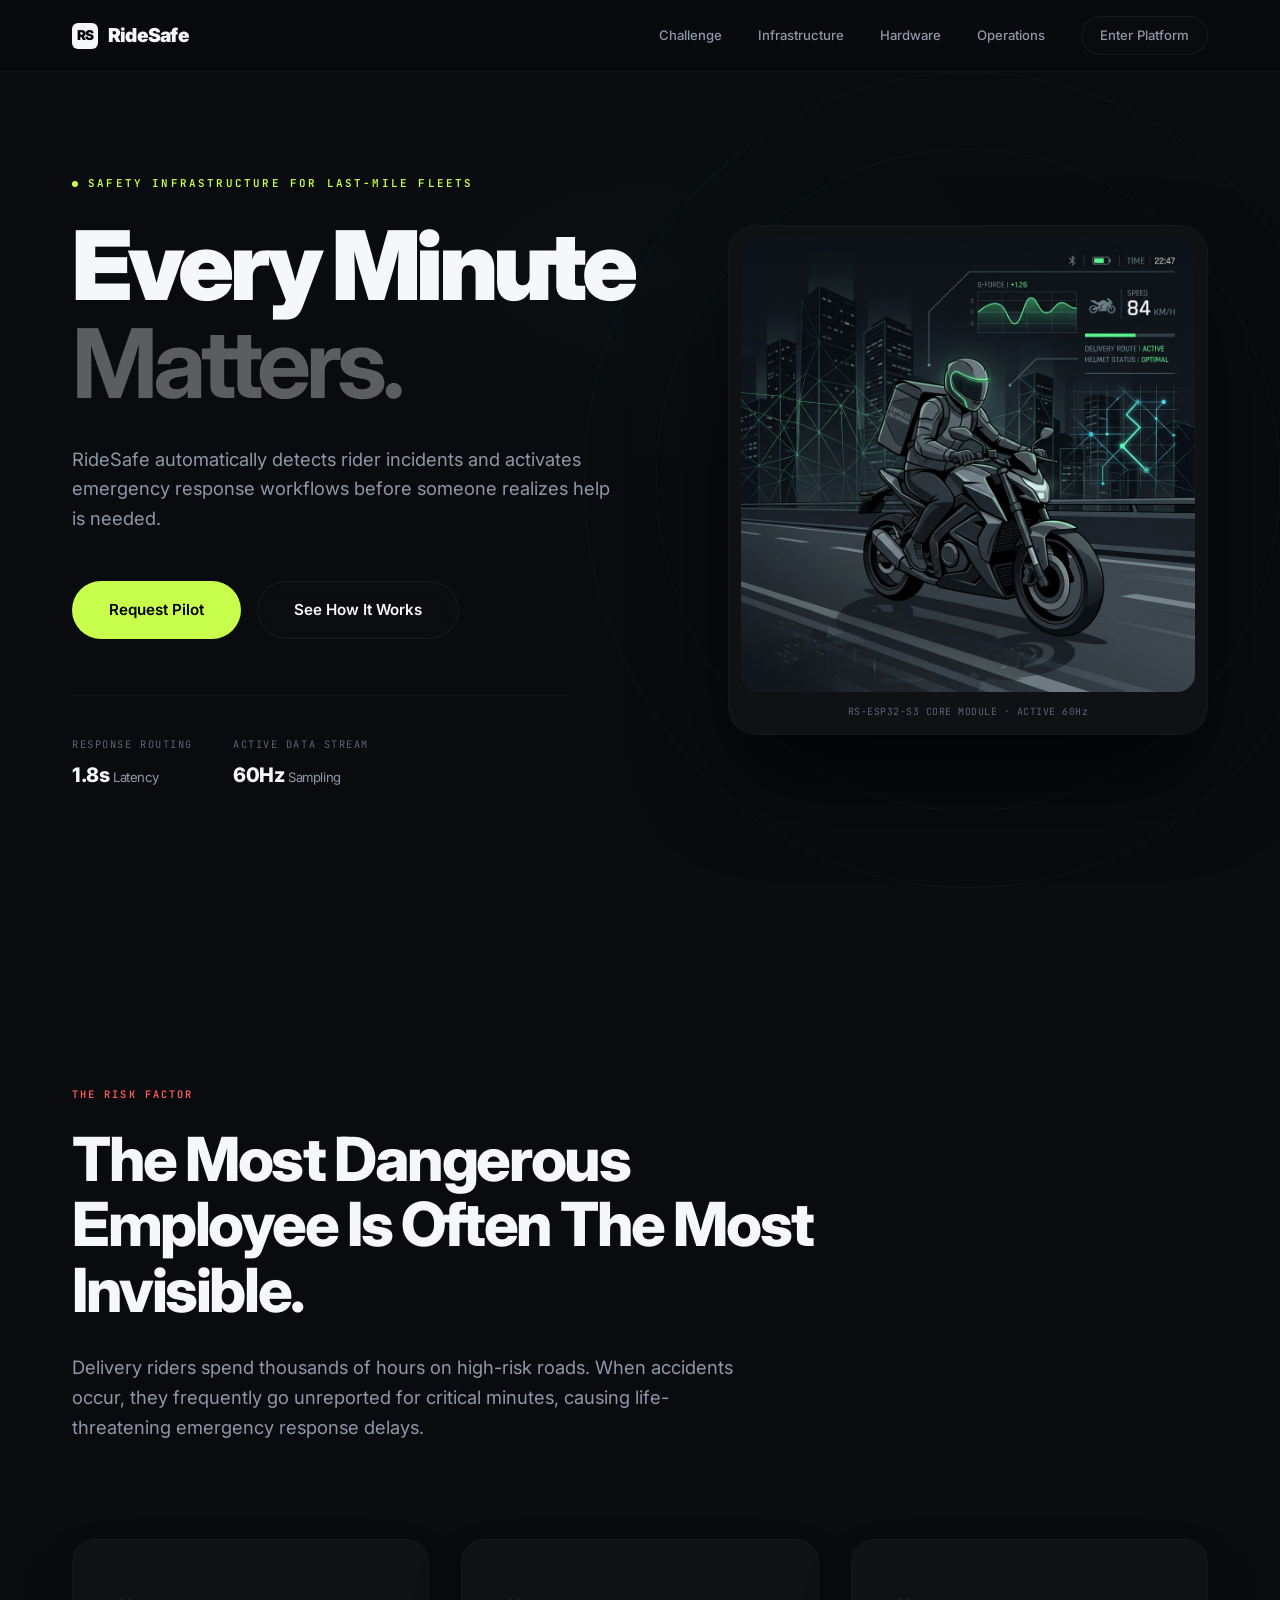
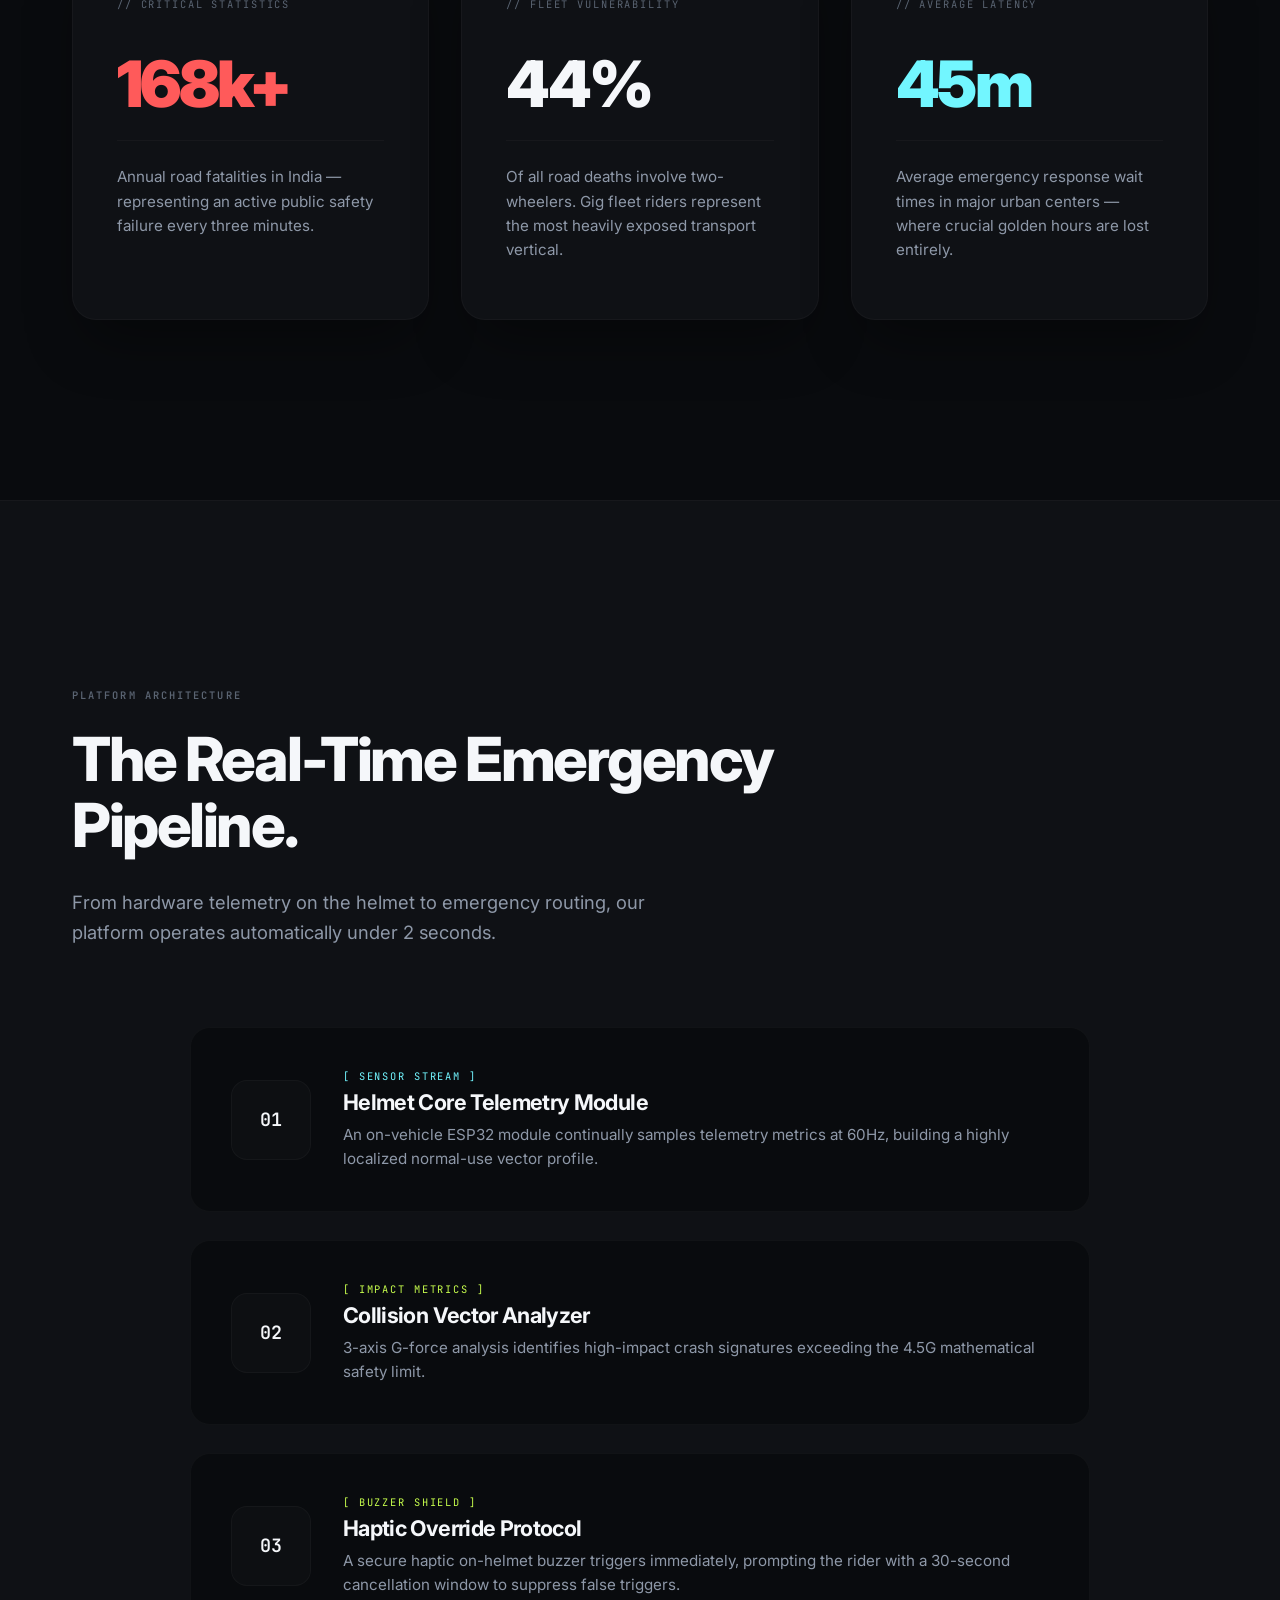
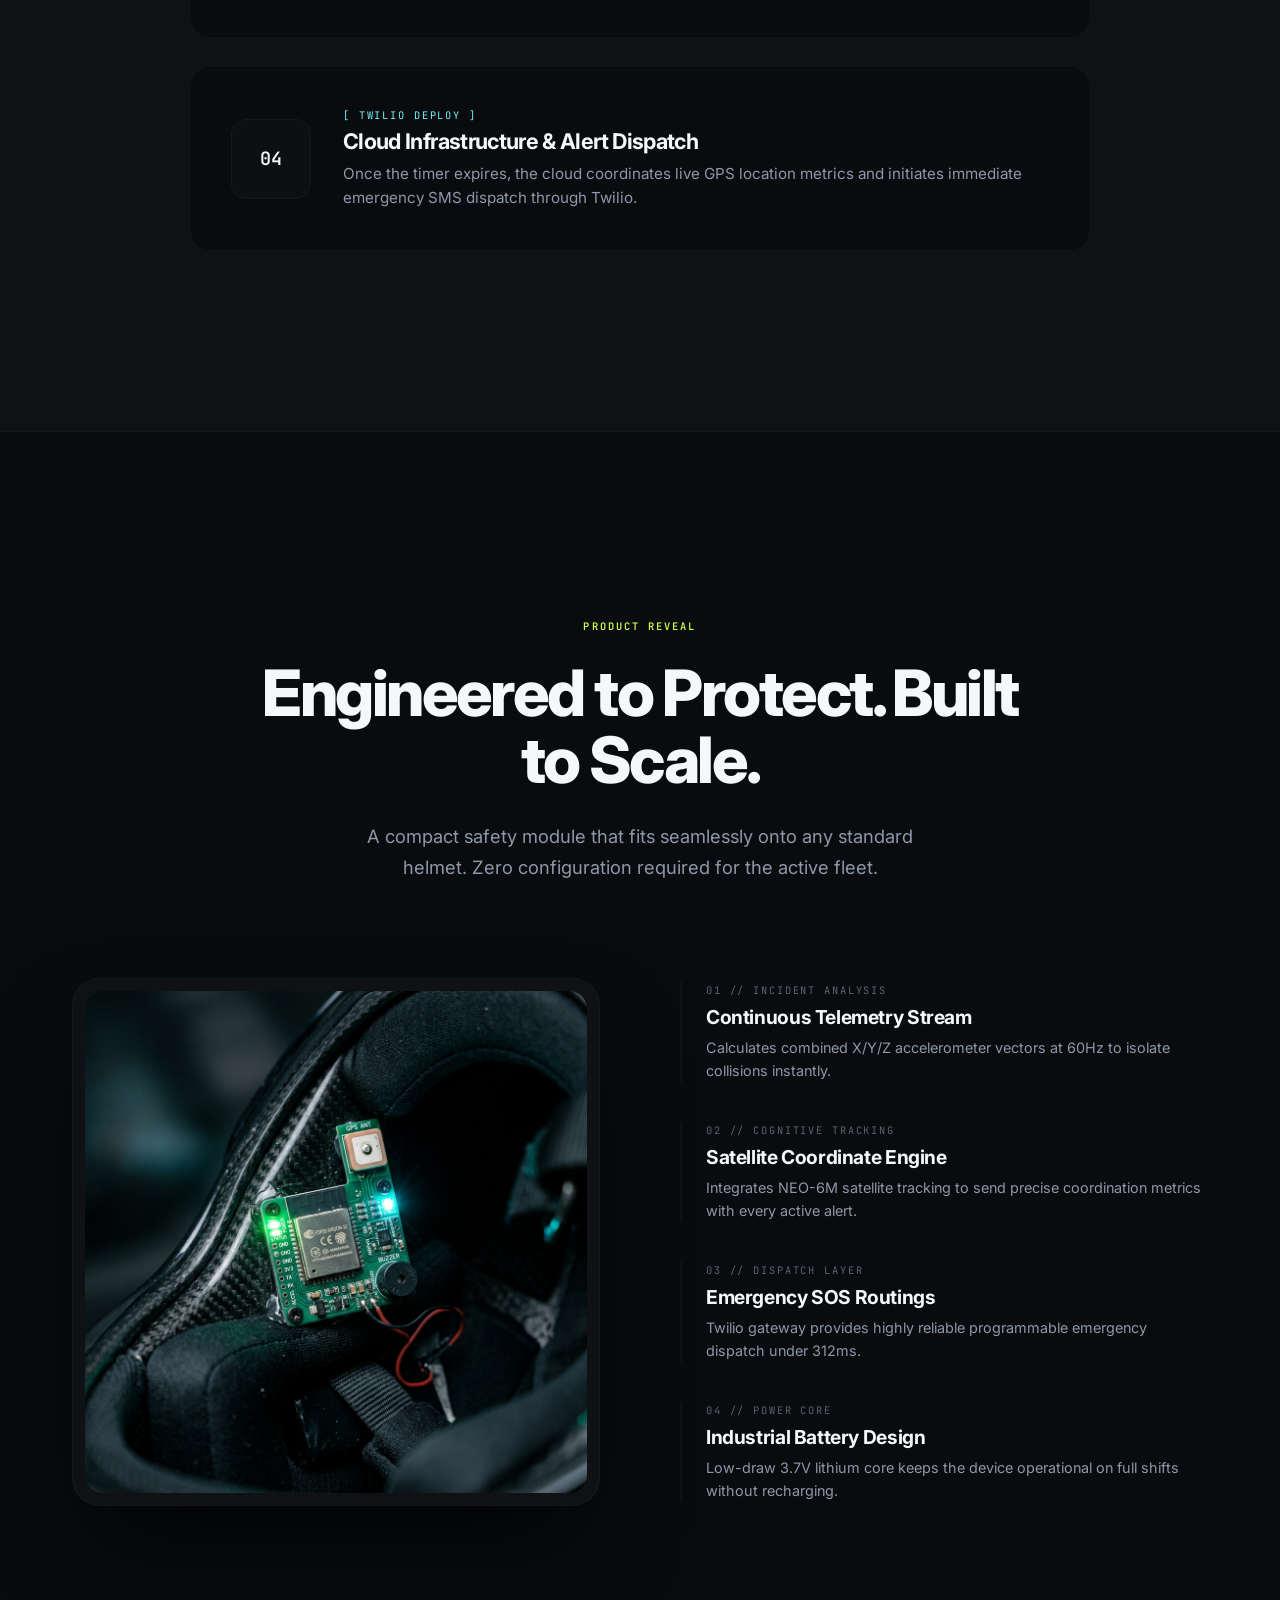
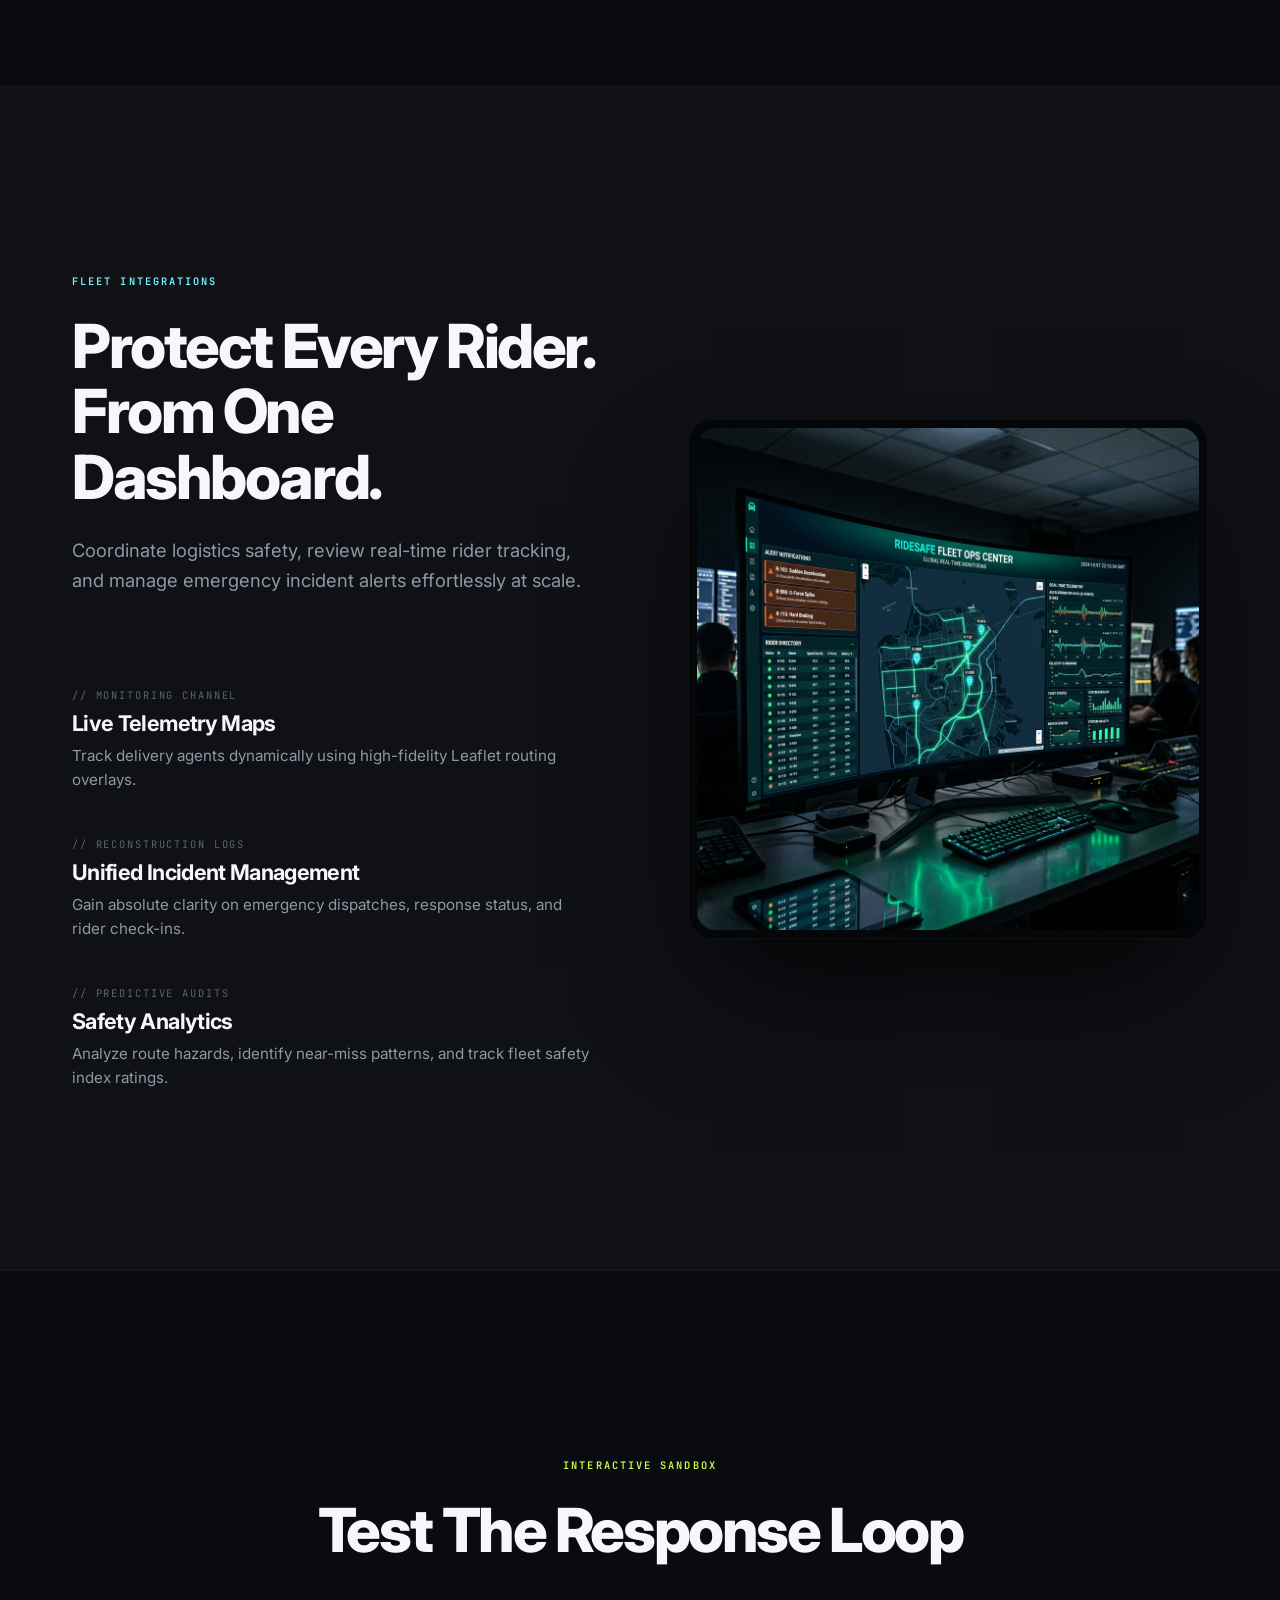
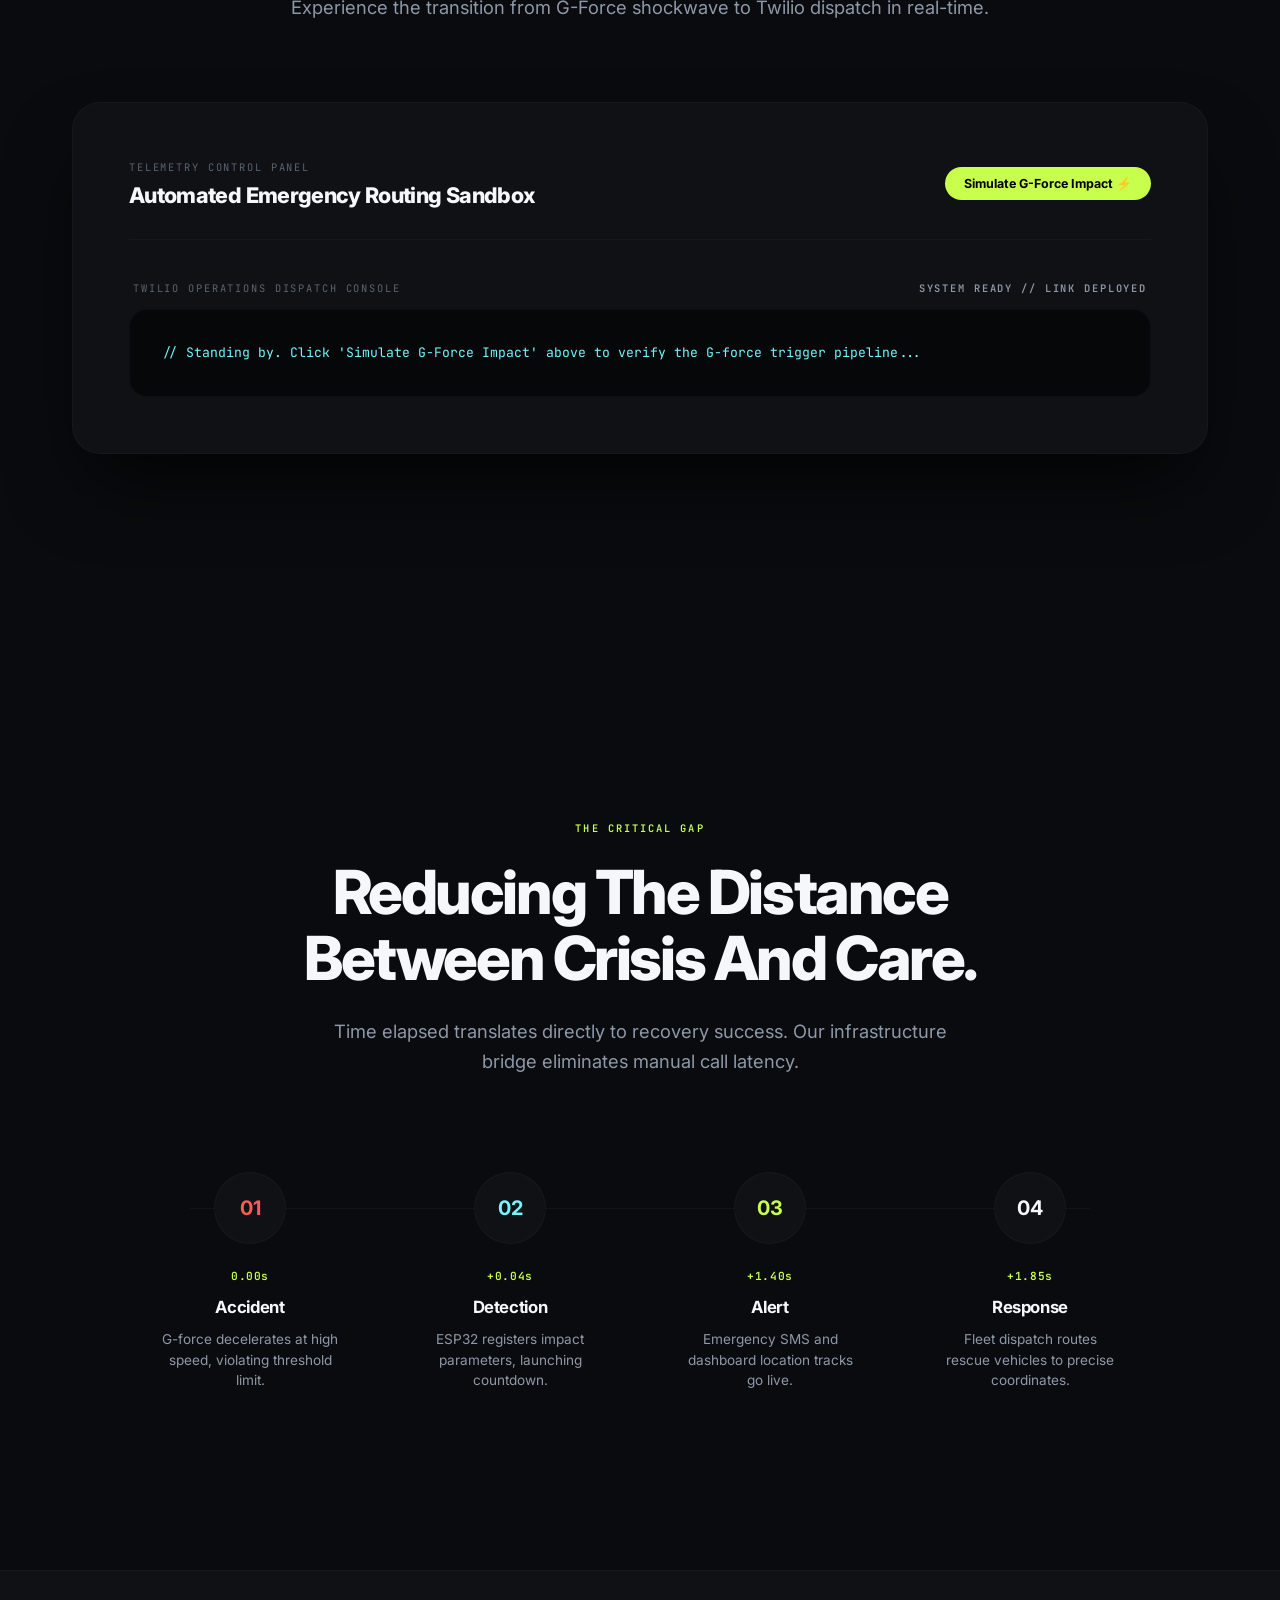
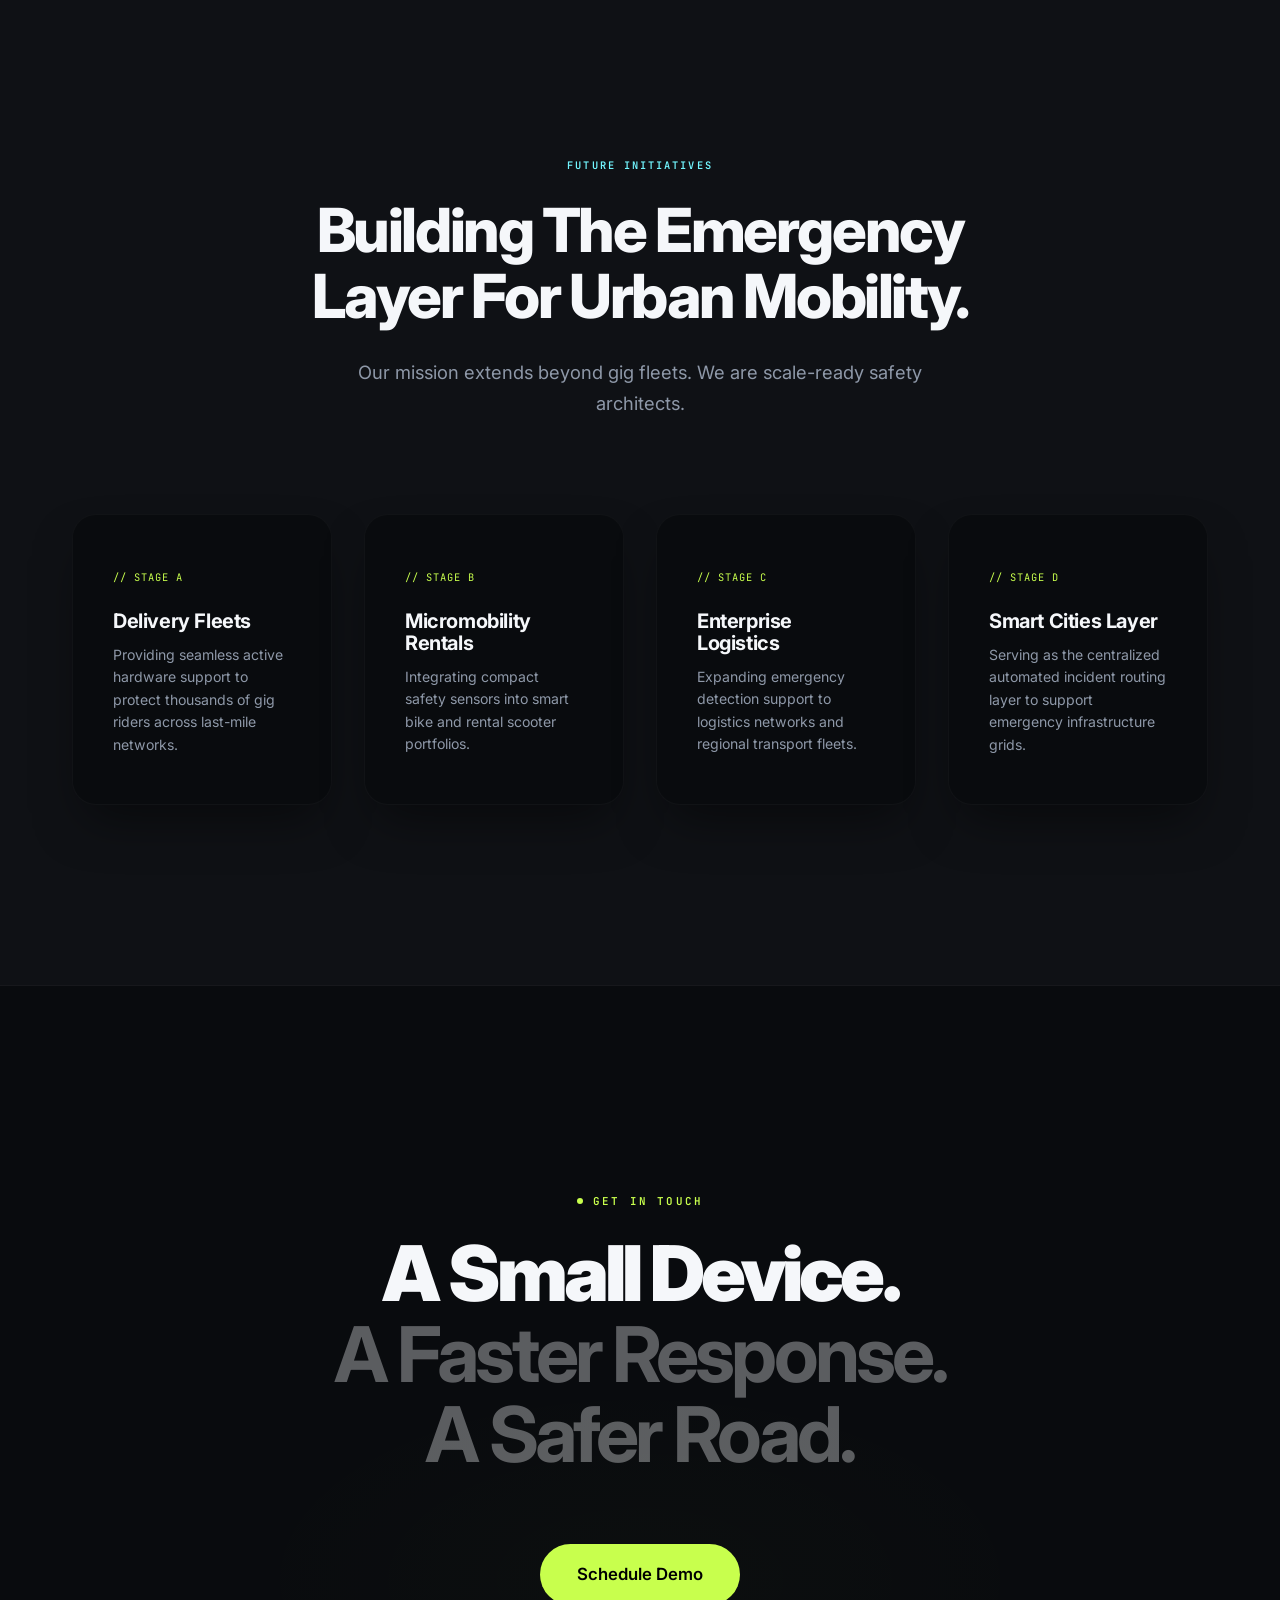
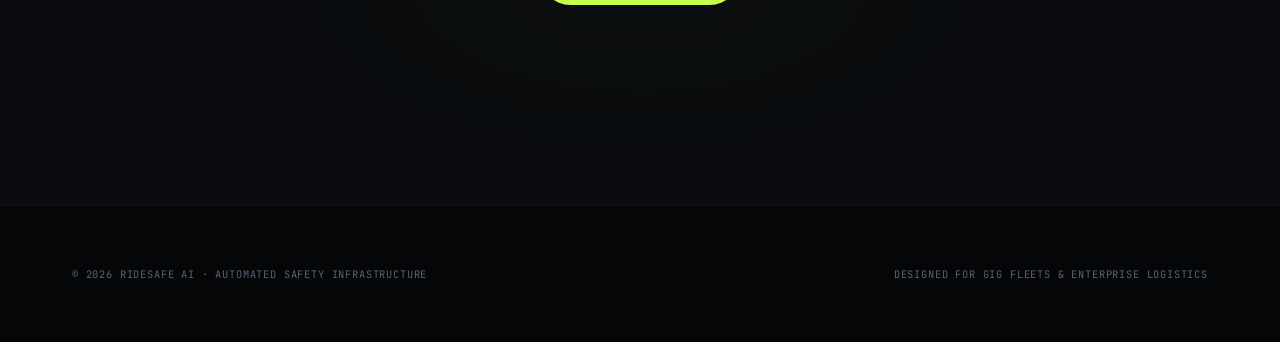
==== commit d60fe7e3: "style(landing): elevate to world-class  Silicon Valley quality standard" ====
--- a/index.html
+++ b/index.html
@@ -12,15 +12,15 @@
 <!-- NAVIGATION -->
 <nav class="nav" id="nav">
   <div class="container" style="width: 100%; display: flex; justify-content: space-between; align-items: center;">
-    <a href="index.html" style="font-family: var(--font-display); font-weight: 800; font-size: 1.15rem; letter-spacing: -0.02em; display: flex; align-items: center; gap: 10px; color: var(--text-bright);">
-      <div style="background: var(--text-bright); color: #000000; width: 26px; height: 26px; border-radius: 4px; display: flex; align-items: center; justify-content: center; font-weight: 900; font-size: 0.9rem;">R</div>
+    <a href="index.html" style="font-family: var(--font-sans); font-weight: 900; font-size: 1.2rem; letter-spacing: -0.04em; display: flex; align-items: center; gap: 10px; color: var(--text-bright); text-decoration: none;">
+      <div style="background: var(--text-bright); color: #000000; width: 26px; height: 26px; border-radius: 6px; display: flex; align-items: center; justify-content: center; font-weight: 900; font-size: 0.85rem;">RS</div>
       <span>RideSafe</span>
     </a>
-    <div style="display: flex; gap: 32px; align-items: center;">
-      <a href="#problem" style="font-size: 0.82rem; color: var(--text-muted); font-weight: 500; font-family: var(--font-display);">The Problem</a>
-      <a href="#how-it-works" style="font-size: 0.82rem; color: var(--text-muted); font-weight: 500; font-family: var(--font-display);">Infrastructure</a>
-      <a href="#reveal" style="font-size: 0.82rem; color: var(--text-muted); font-weight: 500; font-family: var(--font-display);">Device</a>
-      <a href="#operators" style="font-size: 0.82rem; color: var(--text-muted); font-weight: 500; font-family: var(--font-display);">Fleet Operators</a>
+    <div style="display: flex; gap: 36px; align-items: center;">
+      <a href="#problem" style="font-size: 0.82rem; color: var(--text-muted); font-weight: 500; font-family: var(--font-sans); text-decoration: none; transition: color 0.2s;">Challenge</a>
+      <a href="#how-it-works" style="font-size: 0.82rem; color: var(--text-muted); font-weight: 500; font-family: var(--font-sans); text-decoration: none; transition: color 0.2s;">Infrastructure</a>
+      <a href="#reveal" style="font-size: 0.82rem; color: var(--text-muted); font-weight: 500; font-family: var(--font-sans); text-decoration: none; transition: color 0.2s;">Hardware</a>
+      <a href="#operators" style="font-size: 0.82rem; color: var(--text-muted); font-weight: 500; font-family: var(--font-sans); text-decoration: none; transition: color 0.2s;">Operations</a>
       <a href="login.html" class="btn btn-outline-titanium btn-sm">Enter Platform</a>
     </div>
   </div>
@@ -31,11 +31,11 @@
      ════════════════════════════════════════════════ -->
 <section class="hero-god" id="hero">
   <div class="hero-god-glow"></div>
-  <div class="container" style="display: flex; align-items: center; justify-content: space-between; gap: 60px; width: 100%; flex-wrap: wrap; position: relative; z-index: 10;">
+  <div class="container" style="display: flex; align-items: center; justify-content: space-between; gap: 80px; width: 100%; flex-wrap: wrap; position: relative; z-index: 10;">
     
     <!-- Hero Copy -->
     <div style="flex: 1; min-width: 320px;">
-      <div class="hero-tagline">Safety Infrastructure for Gig Fleets</div>
+      <div class="hero-tagline">Safety Infrastructure for Last-Mile Fleets</div>
       <h1 class="hero-title-god">
         Every Minute<span>Matters.</span>
       </h1>
@@ -52,14 +52,14 @@
       </div>
 
       <!-- Live telemetry stats overlay -->
-      <div style="display: flex; gap: 32px; margin-top: 48px; border-top: 1px solid var(--border-light); padding-top: 32px; max-width: 480px;">
+      <div style="display: flex; gap: 40px; margin-top: 56px; border-top: 1px solid var(--border-hairline); padding-top: 40px; max-width: 500px;">
         <div>
-          <div style="font-family: var(--font-mono); color: var(--accent-cyan); font-size: 0.72rem; letter-spacing: 0.05em; margin-bottom: 4px;">SYSTEM METRICS</div>
-          <div style="font-family: var(--font-display); font-weight: 800; font-size: 1.1rem; color: var(--text-bright);">1.8s <span style="font-size: 0.8rem; color: var(--text-muted); font-weight: 500;">Verify-to-SMS</span></div>
+          <div style="font-family: var(--font-mono); color: var(--text-dim); font-size: 0.65rem; letter-spacing: 0.15em; margin-bottom: 6px;">RESPONSE ROUTING</div>
+          <div style="font-family: var(--font-sans); font-weight: 800; font-size: 1.25rem; color: var(--text-bright); letter-spacing: -0.02em;">1.8s <span style="font-size: 0.82rem; color: var(--text-muted); font-weight: 400;">Latency</span></div>
         </div>
         <div>
-          <div style="font-family: var(--font-mono); color: var(--accent-cyan); font-size: 0.72rem; letter-spacing: 0.05em; margin-bottom: 4px;">ACTIVE DEPLOYMENT</div>
-          <div style="font-family: var(--font-display); font-weight: 800; font-size: 1.1rem; color: var(--text-bright);">60Hz <span style="font-size: 0.8rem; color: var(--text-muted); font-weight: 500;">Telemetry Stream</span></div>
+          <div style="font-family: var(--font-mono); color: var(--text-dim); font-size: 0.65rem; letter-spacing: 0.15em; margin-bottom: 6px;">ACTIVE DATA STREAM</div>
+          <div style="font-family: var(--font-sans); font-weight: 800; font-size: 1.25rem; color: var(--text-bright); letter-spacing: -0.02em;">60Hz <span style="font-size: 0.82rem; color: var(--text-muted); font-weight: 400;">Sampling</span></div>
         </div>
       </div>
     </div>
@@ -85,9 +85,9 @@
 <section class="problem-section" id="problem">
   <div class="container">
     <div class="problem-header reveal">
-      <div class="section-tagline" style="color: var(--color-danger);">THE PROBLEM</div>
+      <div class="section-tagline" style="color: var(--color-danger);">THE RISK FACTOR</div>
       <h2 class="section-title">The Most Dangerous Employee Is Often The Most Invisible.</h2>
-      <p style="font-size: 1.1rem; color: var(--text-muted); max-width: 640px; line-height: 1.6;">
+      <p style="font-size: 1.15rem; color: var(--text-muted); max-width: 680px; line-height: 1.65;">
         Delivery riders spend thousands of hours on high-risk roads. When accidents occur, they frequently go unreported for critical minutes, causing life-threatening emergency response delays.
       </p>
     </div>
@@ -95,32 +95,29 @@
     <div class="problem-stats-grid">
       <div class="problem-stat-card reveal">
         <div class="stat-header">
-          <div class="text-mono">ROAD TOLL</div>
-          <div class="stat-icon">💀</div>
-        </div>
-        <div class="stat-number">168k+</div>
-        <div style="height: 1px; background: var(--border-light); margin: 20px 0;"></div>
-        <p class="stat-description">Annual road fatalities in India — representing a critical safety failure every 3 minutes.</p>
+          <div class="text-mono">// CRITICAL STATISTICS</div>
+        </div>
+        <div class="stat-number" style="color: var(--color-danger);">168k+</div>
+        <div style="height: 1px; background: var(--border-hairline); margin: 24px 0;"></div>
+        <p class="stat-description">Annual road fatalities in India — representing an active public safety failure every three minutes.</p>
       </div>
 
       <div class="problem-stat-card reveal">
         <div class="stat-header">
-          <div class="text-mono">VULNERABILITY</div>
-          <div class="stat-icon" style="color: var(--accent-lime); background: rgba(200, 255, 77, 0.05);">🛵</div>
+          <div class="text-mono">// FLEET VULNERABILITY</div>
         </div>
         <div class="stat-number">44%</div>
-        <div style="height: 1px; background: var(--border-light); margin: 20px 0;"></div>
-        <p class="stat-description">Of road deaths involve two-wheelers. Gig fleet riders are heavily exposed on urban routes.</p>
+        <div style="height: 1px; background: var(--border-hairline); margin: 24px 0;"></div>
+        <p class="stat-description">Of all road deaths involve two-wheelers. Gig fleet riders represent the most heavily exposed transport vertical.</p>
       </div>
 
       <div class="problem-stat-card reveal">
         <div class="stat-header">
-          <div class="text-mono">RESPONSE DELAY</div>
-          <div class="stat-icon" style="color: var(--accent-cyan); background: rgba(114, 246, 255, 0.05);">⏱️</div>
-        </div>
-        <div class="stat-number">45m</div>
-        <div style="height: 1px; background: var(--border-light); margin: 20px 0;"></div>
-        <p class="stat-description">Average emergency response lag in urban areas — causing the golden hour to be lost completely.</p>
+          <div class="text-mono">// AVERAGE LATENCY</div>
+        </div>
+        <div class="stat-number" style="color: var(--accent-cyan);">45m</div>
+        <div style="height: 1px; background: var(--border-hairline); margin: 24px 0;"></div>
+        <p class="stat-description">Average emergency response wait times in major urban centers — where crucial golden hours are lost entirely.</p>
       </div>
     </div>
   </div>
@@ -132,9 +129,9 @@
 <section class="timeline-section" id="how-it-works">
   <div class="container">
     <div style="max-width: 780px;" class="reveal">
-      <div class="section-tagline" style="color: var(--accent-cyan);">HOW RIDESAFE WORKS</div>
-      <h2 class="section-title">The Real-Time Emergency Pipeline</h2>
-      <p style="font-size: 1.1rem; color: var(--text-muted); line-height: 1.6;">
+      <div class="section-tagline">PLATFORM ARCHITECTURE</div>
+      <h2 class="section-title">The Real-Time Emergency Pipeline.</h2>
+      <p style="font-size: 1.15rem; color: var(--text-muted); line-height: 1.65; max-width: 620px;">
         From hardware telemetry on the helmet to emergency routing, our platform operates automatically under 2 seconds.
       </p>
     </div>
@@ -144,26 +141,29 @@
       <div class="flow-step-card reveal">
         <div class="flow-step-num">01</div>
         <div class="flow-step-content">
-          <h3>Bike & Helmet Module</h3>
-          <p>An on-vehicle ESP32 module continually samples telemetry metrics at 60Hz, creating a baseline vector profile.</p>
+          <div class="text-mono" style="color: var(--accent-cyan); margin-bottom: 6px;">[ SENSOR STREAM ]</div>
+          <h3>Helmet Core Telemetry Module</h3>
+          <p>An on-vehicle ESP32 module continually samples telemetry metrics at 60Hz, building a highly localized normal-use vector profile.</p>
         </div>
       </div>
 
       <!-- Step 2 -->
       <div class="flow-step-card reveal">
-        <div class="flow-step-num" style="color: var(--accent-lime); background: rgba(200, 255, 77, 0.05)">02</div>
+        <div class="flow-step-num">02</div>
         <div class="flow-step-content">
-          <h3>Collision Detection Engine</h3>
-          <p>3-axis G-force analysis identifies high-impact crash signatures exceeding the 4.5G mathematical limit.</p>
+          <div class="text-mono" style="color: var(--accent-lime); margin-bottom: 6px;">[ IMPACT METRICS ]</div>
+          <h3>Collision Vector Analyzer</h3>
+          <p>3-axis G-force analysis identifies high-impact crash signatures exceeding the 4.5G mathematical safety limit.</p>
         </div>
       </div>
 
       <!-- Step 3 -->
       <div class="flow-step-card reveal">
-        <div class="flow-step-num" style="color: var(--accent-lime); background: rgba(200, 255, 77, 0.05)">03</div>
+        <div class="flow-step-num">03</div>
         <div class="flow-step-content">
-          <h3>Emergency Verification Loop</h3>
-          <p>A smart on-helmet haptic buzzer prompts the rider with a 30-second cancellation window to suppress false alarms.</p>
+          <div class="text-mono" style="color: var(--accent-lime); margin-bottom: 6px;">[ BUZZER SHIELD ]</div>
+          <h3>Haptic Override Protocol</h3>
+          <p>A secure haptic on-helmet buzzer triggers immediately, prompting the rider with a 30-second cancellation window to suppress false triggers.</p>
         </div>
       </div>
 
@@ -171,8 +171,9 @@
       <div class="flow-step-card reveal">
         <div class="flow-step-num">04</div>
         <div class="flow-step-content">
-          <h3>Cloud Router & Twilio Gateway</h3>
-          <p>Once the timer expires, the cloud coordinates live Google Maps GPS metrics and initiates Twilio emergency SOS dispatch.</p>
+          <div class="text-mono" style="color: var(--accent-cyan); margin-bottom: 6px;">[ TWILIO DEPLOY ]</div>
+          <h3>Cloud Infrastructure & Alert Dispatch</h3>
+          <p>Once the timer expires, the cloud coordinates live GPS location metrics and initiates immediate emergency SMS dispatch through Twilio.</p>
         </div>
       </div>
     </div>
@@ -184,11 +185,11 @@
      ════════════════════════════════════════════════ -->
 <section class="product-reveal-section" id="reveal">
   <div class="container">
-    <div style="text-align: center; max-width: 780px; margin: 0 auto;" class="reveal">
+    <div style="text-align: center; max-width: 800px; margin: 0 auto;" class="reveal">
       <div class="section-tagline" style="color: var(--accent-lime);">PRODUCT REVEAL</div>
-      <h2 class="section-title" style="font-size: clamp(2.4rem, 5vw, 3.8rem); line-height: 1.05;">Engineered to Protect. Built to Scale.</h2>
-      <p style="font-size: 1.1rem; color: var(--text-muted); margin-top: 16px;">
-        A compact safety module that fits seamlessly onto any standard helmet. Zero setup required for riders.
+      <h2 class="section-title" style="font-size: clamp(2.4rem, 5vw, 4.2rem); line-height: 1.05;">Engineered to Protect. Built to Scale.</h2>
+      <p style="font-size: 1.15rem; color: var(--text-muted); margin-top: 24px; max-width: 600px; margin-left: auto; margin-right: auto;">
+        A compact safety module that fits seamlessly onto any standard helmet. Zero configuration required for the active fleet.
       </p>
     </div>
 
@@ -199,22 +200,26 @@
 
       <div class="reveal-specs">
         <div class="reveal-spec-item reveal">
-          <h4>Accident Detection Engine</h4>
+          <div class="text-mono" style="margin-bottom: 8px;">01 // INCIDENT ANALYSIS</div>
+          <h4>Continuous Telemetry Stream</h4>
           <p>Calculates combined X/Y/Z accelerometer vectors at 60Hz to isolate collisions instantly.</p>
         </div>
 
         <div class="reveal-spec-item reveal">
-          <h4>Precision GPS Location</h4>
-          <p>Integrates NEO-6M satellite tracking to send precise coordination metrics with every alert.</p>
+          <div class="text-mono" style="margin-bottom: 8px;">02 // COGNITIVE TRACKING</div>
+          <h4>Satellite Coordinate Engine</h4>
+          <p>Integrates NEO-6M satellite tracking to send precise coordination metrics with every active alert.</p>
         </div>
 
         <div class="reveal-spec-item reveal">
-          <h4>Sub-Second SMS Dispatch</h4>
+          <div class="text-mono" style="margin-bottom: 8px;">03 // DISPATCH LAYER</div>
+          <h4>Emergency SOS Routings</h4>
           <p>Twilio gateway provides highly reliable programmable emergency dispatch under 312ms.</p>
         </div>
 
         <div class="reveal-spec-item reveal">
-          <h4>Robust Battery Architecture</h4>
+          <div class="text-mono" style="margin-bottom: 8px;">04 // POWER CORE</div>
+          <h4>Industrial Battery Design</h4>
           <p>Low-draw 3.7V lithium core keeps the device operational on full shifts without recharging.</p>
         </div>
       </div>
@@ -231,24 +236,27 @@
       
       <div class="fleet-features">
         <div class="reveal">
-          <div class="section-tagline" style="color: var(--accent-cyan);">FLEET DESK</div>
+          <div class="section-tagline" style="color: var(--accent-cyan);">FLEET INTEGRATIONS</div>
           <h2 class="section-title" style="margin-bottom: 24px;">Protect Every Rider. From One Dashboard.</h2>
-          <p style="font-size: 1.1rem; color: var(--text-muted); margin-bottom: 40px;">
+          <p style="font-size: 1.15rem; color: var(--text-muted); margin-bottom: 48px;">
             Coordinate logistics safety, review real-time rider tracking, and manage emergency incident alerts effortlessly at scale.
           </p>
         </div>
 
         <div class="fleet-feature-item reveal">
+          <div class="text-mono" style="margin-bottom: 8px;">// MONITORING CHANNEL</div>
           <h3>Live Telemetry Maps</h3>
           <p>Track delivery agents dynamically using high-fidelity Leaflet routing overlays.</p>
         </div>
 
         <div class="fleet-feature-item reveal">
-          <h3>Unified Incident Logs</h3>
+          <div class="text-mono" style="margin-bottom: 8px;">// RECONSTRUCTION LOGS</div>
+          <h3>Unified Incident Management</h3>
           <p>Gain absolute clarity on emergency dispatches, response status, and rider check-ins.</p>
         </div>
 
         <div class="fleet-feature-item reveal">
+          <div class="text-mono" style="margin-bottom: 8px;">// PREDICTIVE AUDITS</div>
           <h3>Safety Analytics</h3>
           <p>Analyze route hazards, identify near-miss patterns, and track fleet safety index ratings.</p>
         </div>
@@ -267,10 +275,10 @@
      ════════════════════════════════════════════════ -->
 <section class="cockpit-section" id="simulator">
   <div class="container">
-    <div style="text-align: center; max-width: 780px; margin: 0 auto 60px;" class="reveal">
+    <div style="text-align: center; max-width: 780px; margin: 0 auto 80px;" class="reveal">
       <div class="section-tagline" style="color: var(--accent-lime);">INTERACTIVE SANDBOX</div>
       <h2 class="section-title">Test The Response Loop</h2>
-      <p style="font-size: 1.1rem; color: var(--text-muted);">
+      <p style="font-size: 1.15rem; color: var(--text-muted);">
         Experience the transition from G-Force shockwave to Twilio dispatch in real-time.
       </p>
     </div>
@@ -278,19 +286,19 @@
     <div class="cockpit-widget reveal">
       <div class="cockpit-header">
         <div>
-          <div class="text-mono" style="color: var(--accent-lime); font-weight: 600; margin-bottom: 6px;">TELEMETRY CONTROL PANEL</div>
-          <h3 style="font-family: var(--font-display); font-size: 1.35rem; font-weight: 800; color: var(--text-bright); margin: 0;">Automated Emergency Routing Sandbox</h3>
-        </div>
-        <button class="btn btn-lime btn-sm" onclick="triggerSimulatedImpact()" style="font-weight: 700; font-family: var(--font-display);">
+          <div class="text-mono" style="color: var(--text-dim); margin-bottom: 8px;">TELEMETRY CONTROL PANEL</div>
+          <h3 style="font-family: var(--font-sans); font-size: 1.35rem; font-weight: 800; color: var(--text-bright); margin: 0; letter-spacing: -0.03em;">Automated Emergency Routing Sandbox</h3>
+        </div>
+        <button class="btn btn-lime btn-sm" onclick="triggerSimulatedImpact()" style="font-weight: 700; font-family: var(--font-sans);">
           Simulate G-Force Impact ⚡
         </button>
       </div>
 
       <div class="cockpit-grid">
         <div style="display: flex; flex-direction: column; gap: 12px;">
-          <div class="text-mono" style="color: var(--text-muted); display: flex; justify-content: space-between; align-items: center; padding: 0 4px;">
+          <div class="text-mono" style="color: var(--text-dim); display: flex; justify-content: space-between; align-items: center; padding: 0 4px;">
             <span>Twilio Operations Dispatch Console</span>
-            <span style="color: var(--accent-cyan); font-weight: 600;" id="sim-status">SYSTEM IDLE · PORT 8000</span>
+            <span style="color: var(--text-muted); font-weight: 600;" id="sim-status">SYSTEM READY // LINK DEPLOYED</span>
           </div>
           <div class="cockpit-terminal" id="cockpitTerminal">// Standing by. Click 'Simulate G-Force Impact' above to verify the G-force trigger pipeline...</div>
         </div>
@@ -300,14 +308,14 @@
 </section>
 
 <!-- ════════════════════════════════════════════════
-     SECTION 6: WHY IT MATTERS (CRISIS -> CARE)
+     SECTION 6: WHY IT MATTERS (EMOTIONAL TIMELINE)
      ════════════════════════════════════════════════ -->
 <section class="why-matters-section">
   <div class="container">
-    <div class="reveal">
+    <div class="reveal" style="text-align: center;">
       <div class="section-tagline" style="color: var(--accent-lime);">THE CRITICAL GAP</div>
-      <h2 class="section-title" style="max-width: 780px; margin: 0 auto 20px;">Reducing The Distance Between Crisis And Care.</h2>
-      <p style="font-size: 1.1rem; color: var(--text-muted); max-width: 600px; margin: 0 auto;">
+      <h2 class="section-title" style="max-width: 800px; margin: 0 auto 24px;">Reducing The Distance Between Crisis And Care.</h2>
+      <p style="font-size: 1.15rem; color: var(--text-muted); max-width: 620px; margin: 0 auto;">
         Time elapsed translates directly to recovery success. Our infrastructure bridge eliminates manual call latency.
       </p>
     </div>
@@ -315,7 +323,7 @@
     <div class="matters-timeline">
       <!-- Node 1 -->
       <div class="matters-node reveal">
-        <div class="node-icon-box">💥</div>
+        <div class="node-icon-box" style="font-size: 1.25rem; font-weight: 700; color: var(--color-danger);">01</div>
         <div class="node-time">0.00s</div>
         <div class="node-label">Accident</div>
         <p class="node-desc">G-force decelerates at high speed, violating threshold limit.</p>
@@ -323,7 +331,7 @@
 
       <!-- Node 2 -->
       <div class="matters-node reveal">
-        <div class="node-icon-box" style="border-color: var(--accent-cyan);">🧠</div>
+        <div class="node-icon-box" style="font-size: 1.25rem; font-weight: 700; color: var(--accent-cyan);">02</div>
         <div class="node-time">+0.04s</div>
         <div class="node-label">Detection</div>
         <p class="node-desc">ESP32 registers impact parameters, launching countdown.</p>
@@ -331,7 +339,7 @@
 
       <!-- Node 3 -->
       <div class="matters-node reveal">
-        <div class="node-icon-box" style="border-color: var(--accent-lime);">🚨</div>
+        <div class="node-icon-box" style="font-size: 1.25rem; font-weight: 700; color: var(--accent-lime);">03</div>
         <div class="node-time">+1.40s</div>
         <div class="node-label">Alert</div>
         <p class="node-desc">Emergency SMS and dashboard location tracks go live.</p>
@@ -339,7 +347,7 @@
 
       <!-- Node 4 -->
       <div class="matters-node reveal">
-        <div class="node-icon-box">🚑</div>
+        <div class="node-icon-box" style="font-size: 1.25rem; font-weight: 700; color: var(--text-bright);">04</div>
         <div class="node-time">+1.85s</div>
         <div class="node-label">Response</div>
         <p class="node-desc">Fleet dispatch routes rescue vehicles to precise coordinates.</p>
@@ -353,35 +361,35 @@
      ════════════════════════════════════════════════ -->
 <section class="vision-section">
   <div class="container">
-    <div style="text-align: center; max-width: 780px; margin: 0 auto;" class="reveal">
+    <div style="text-align: center; max-width: 800px; margin: 0 auto;" class="reveal">
       <div class="section-tagline" style="color: var(--accent-cyan);">FUTURE INITIATIVES</div>
       <h2 class="section-title">Building The Emergency Layer For Urban Mobility.</h2>
-      <p style="font-size: 1.1rem; color: var(--text-muted);">
+      <p style="font-size: 1.15rem; color: var(--text-muted); max-width: 600px; margin-left: auto; margin-right: auto;">
         Our mission extends beyond gig fleets. We are scale-ready safety architects.
       </p>
     </div>
 
     <div class="vision-grid">
       <div class="vision-card reveal">
-        <span class="vision-icon">📦</span>
+        <span class="vision-icon-tag">// STAGE A</span>
         <h3>Delivery Fleets</h3>
         <p>Providing seamless active hardware support to protect thousands of gig riders across last-mile networks.</p>
       </div>
 
       <div class="vision-card reveal">
-        <span class="vision-icon">🚲</span>
+        <span class="vision-icon-tag">// STAGE B</span>
         <h3>Micromobility Rentals</h3>
         <p>Integrating compact safety sensors into smart bike and rental scooter portfolios.</p>
       </div>
 
       <div class="vision-card reveal">
-        <span class="vision-icon">🚛</span>
+        <span class="vision-icon-tag">// STAGE C</span>
         <h3>Enterprise Logistics</h3>
         <p>Expanding emergency detection support to logistics networks and regional transport fleets.</p>
       </div>
 
       <div class="vision-card reveal">
-        <span class="vision-icon">🏙️</span>
+        <span class="vision-icon-tag">// STAGE D</span>
         <h3>Smart Cities Layer</h3>
         <p>Serving as the centralized automated incident routing layer to support emergency infrastructure grids.</p>
       </div>
@@ -459,7 +467,7 @@
   playCockpitChime();
 
   const statusBadge = document.getElementById('sim-status');
-  statusBadge.textContent = 'INCIDENT DETECTED · 4.85G';
+  statusBadge.textContent = 'INCIDENT DETECTED // G-FORCE PEAK 4.85G';
   statusBadge.style.color = 'var(--color-danger)';
 
   // 3. Output JSON response in simulated terminal
@@ -525,9 +533,9 @@
 window.addEventListener('scroll', () => {
   if (nav) {
     if (window.scrollY > 40) {
-      nav.style.background = 'rgba(15, 17, 21, 0.95)';
+      nav.style.background = 'rgba(9, 11, 14, 0.95)';
     } else {
-      nav.style.background = 'rgba(15, 17, 21, 0.8)';
+      nav.style.background = 'rgba(9, 11, 14, 0.8)';
     }
   }
 });
--- a/css/landing.css
+++ b/css/landing.css
@@ -1,37 +1,39 @@
-@import url('https://fonts.googleapis.com/css2?family=Space+Grotesk:wght@300;400;500;600;700&family=Inter:wght@300;400;500;600;700;800;900&family=JetBrains+Mono:wght@400;500;600;700&display=swap');
-
-/* ═══════════════════════════════════════════
-   MIDNIGHT TITANIUM DESIGN SYSTEM
+@import url('https://fonts.googleapis.com/css2?family=Inter:wght@300;400;500;600;700;800;900&family=JetBrains+Mono:wght@400;500;600;700&display=swap');
+
+/* ═══════════════════════════════════════════
+   MIDNIGHT TITANIUM INDUSTRIAL DESIGN SYSTEM
    ═══════════════════════════════════════════ */
 :root {
-  /* Colors */
-  --bg-dark: #0F1115;         /* Titanium Black */
-  --bg-surface: #171A21;      /* Secondary Surface */
+  /* Premium Slate & Titanium Grays */
+  --bg-dark: #090B0E;         /* Titanium Deep Black */
+  --bg-surface: #0F1115;      /* Secondary Surface */
+  --bg-card: #13161C;         /* Card Surface */
+  
+  /* Restrained Infrastructure Accents */
   --accent-lime: #C8FF4D;     /* Signal Lime */
   --accent-cyan: #72F6FF;     /* Electric Cyan */
+  --color-danger: #FF5A5A;    /* Alert Crimson */
+  
+  /* Typography Colors */
   --text-bright: #F5F7FA;     /* Premium White */
-  --text-muted: #9AA3B2;      /* Muted Titanium Gray */
-  --color-danger: #FF5A5A;    /* Alert Danger */
+  --text-muted: #8E98A8;      /* Muted Steel Gray */
+  --text-dim: #5A6472;        /* Secondary Muted Gray */
   
-  /* Borders & Overlays */
-  --border-light: rgba(245, 247, 250, 0.05);
+  /* Hairline Borders */
+  --border-hairline: rgba(245, 247, 250, 0.03);
+  --border-subtle: rgba(245, 247, 250, 0.06);
   --border-active: rgba(245, 247, 250, 0.12);
-  --border-lime: rgba(200, 255, 77, 0.2);
-  --border-cyan: rgba(114, 246, 255, 0.2);
   
   /* Fonts */
-  --font-display: 'Inter', sans-serif;
-  --font-body: 'Space Grotesk', sans-serif;
+  --font-sans: 'Inter', sans-serif;
   --font-mono: 'JetBrains Mono', monospace;
   
-  /* Shadows */
-  --shadow-premium: 0 30px 60px -15px rgba(0, 0, 0, 0.8), 0 0 0 1px rgba(255, 255, 255, 0.02);
-  --shadow-glow-lime: 0 10px 40px -10px rgba(200, 255, 77, 0.15);
-  --shadow-glow-cyan: 0 10px 40px -10px rgba(114, 246, 255, 0.15);
-}
-
-/* ═══════════════════════════════════════════
-   RESET & BASICS
+  /* High-end Editorial Spacing */
+  --space-section: 180px;
+}
+
+/* ═══════════════════════════════════════════
+   BASE RESET & LAYOUT
    ═══════════════════════════════════════════ */
 *, *::before, *::after {
   box-sizing: border-box;
@@ -47,7 +49,7 @@
 }
 
 body.landing-page {
-  font-family: var(--font-body);
+  font-family: var(--font-sans);
   background-color: var(--bg-dark);
   color: var(--text-muted);
   line-height: 1.6;
@@ -55,35 +57,43 @@
 }
 
 .container {
-  max-width: 1240px;
+  max-width: 1200px;
   margin: 0 auto;
   padding: 0 32px;
 }
 
 /* ═══════════════════════════════════════════
-   TYPOGRAPHY
+   TYPOGRAPHY SPECIFICATION (STRIPE / APPLE)
    ═══════════════════════════════════════════ */
 h1, h2, h3, h4, h5, h6 {
-  font-family: var(--font-display);
-  color: var(--text-bright);
-  font-weight: 700;
-  letter-spacing: -0.02em;
+  font-family: var(--font-sans);
+  color: var(--text-bright);
+  font-weight: 800;
+  letter-spacing: -0.04em;
+  line-height: 1.1;
+}
+
+p {
+  font-size: 1rem;
+  color: var(--text-muted);
+  line-height: 1.65;
 }
 
 .text-mono {
   font-family: var(--font-mono);
-  font-size: 0.72rem;
-  letter-spacing: 0.1em;
+  font-size: 0.65rem;
+  letter-spacing: 0.18em;
   text-transform: uppercase;
+  color: var(--text-dim);
 }
 
 /* ═══════════════════════════════════════════
    HEADER / NAVIGATION
    ═══════════════════════════════════════════ */
 nav.nav {
-  border-bottom: 1px solid var(--border-light) !important;
-  background: rgba(15, 17, 21, 0.8) !important;
-  backdrop-filter: blur(20px);
+  border-bottom: 1px solid var(--border-hairline) !important;
+  background: rgba(9, 11, 14, 0.8) !important;
+  backdrop-filter: blur(24px);
   position: fixed;
   top: 0;
   left: 0;
@@ -92,12 +102,16 @@
   height: 72px;
   display: flex;
   align-items: center;
-  transition: all 0.3s cubic-bezier(0.16, 1, 0.3, 1);
+  transition: background 0.3s ease;
 }
 
 nav.nav a {
   text-decoration: none;
-  transition: color 0.25s;
+  font-family: var(--font-sans);
+  font-size: 0.82rem;
+  font-weight: 500;
+  color: var(--text-muted);
+  transition: color 0.25s cubic-bezier(0.16, 1, 0.3, 1);
 }
 
 nav.nav a:hover {
@@ -105,15 +119,15 @@
 }
 
 /* ═══════════════════════════════════════════
-   BUTTONS
+   BUTTONS (CONFIDENT & MODERN)
    ═══════════════════════════════════════════ */
 .btn {
   display: inline-flex;
   align-items: center;
-  gap: 10px;
+  gap: 12px;
   padding: 14px 28px;
   border-radius: 99px;
-  font-family: var(--font-display);
+  font-family: var(--font-sans);
   font-weight: 600;
   font-size: 0.88rem;
   transition: all 0.3s cubic-bezier(0.16, 1, 0.3, 1);
@@ -127,21 +141,21 @@
   color: #000000;
 }
 .btn-lime:hover {
-  transform: translateY(-2px);
-  box-shadow: var(--shadow-glow-lime), 0 12px 24px -6px rgba(200, 255, 77, 0.3);
-  background: #d8ff80;
+  transform: translateY(-1px);
+  box-shadow: 0 16px 32px -8px rgba(200, 255, 77, 0.2);
+  background: #d4ff66;
 }
 
 .btn-outline-titanium {
-  background: rgba(23, 26, 33, 0.6);
-  color: var(--text-bright);
-  border-color: var(--border-light);
+  background: rgba(255, 255, 255, 0.01);
+  color: var(--text-bright);
+  border-color: var(--border-subtle);
   backdrop-filter: blur(8px);
 }
 .btn-outline-titanium:hover {
   border-color: var(--border-active);
-  background: var(--bg-surface);
-  transform: translateY(-2px);
+  background: rgba(255, 255, 255, 0.03);
+  transform: translateY(-1px);
 }
 
 .btn-sm {
@@ -158,49 +172,37 @@
    SECTION 1: HERO
    ═══════════════════════════════════════════ */
 .hero-god {
-  min-height: 95vh;
+  min-height: 100vh;
   display: flex;
   align-items: center;
   position: relative;
   overflow: hidden;
-  padding: 140px 0 80px;
+  padding: 160px 0 100px;
   background-color: var(--bg-dark);
-}
-
-.hero-god::before {
-  content: '';
-  position: absolute;
-  inset: 0;
-  background-image: 
-    linear-gradient(rgba(255, 255, 255, 0.005) 1px, transparent 1px),
-    linear-gradient(90deg, rgba(255, 255, 255, 0.005) 1px, transparent 1px);
-  background-size: 60px 60px;
-  background-position: center;
-  pointer-events: none;
 }
 
 .hero-god-glow {
   position: absolute;
-  top: 40%;
+  top: 30%;
   left: 50%;
   transform: translate(-50%, -50%);
-  width: 1000px;
+  width: 900px;
   height: 500px;
-  background: radial-gradient(ellipse at center, rgba(114, 246, 255, 0.02) 0%, transparent 70%);
+  background: radial-gradient(ellipse at center, rgba(114, 246, 255, 0.015) 0%, transparent 65%);
   pointer-events: none;
 }
 
 .hero-tagline {
   font-family: var(--font-mono);
-  font-size: 0.72rem;
+  font-size: 0.68rem;
   color: var(--accent-lime);
-  letter-spacing: 0.15em;
+  letter-spacing: 0.2em;
   text-transform: uppercase;
-  margin-bottom: 20px;
+  margin-bottom: 24px;
   font-weight: 600;
   display: inline-flex;
   align-items: center;
-  gap: 8px;
+  gap: 10px;
 }
 
 .hero-tagline::before {
@@ -210,31 +212,31 @@
   background: var(--accent-lime);
   border-radius: 50%;
   display: inline-block;
-  box-shadow: 0 0 10px var(--accent-lime);
 }
 
 .hero-title-god {
-  font-family: var(--font-display);
-  font-size: clamp(3.2rem, 6.5vw, 5.2rem);
+  font-family: var(--font-sans);
+  font-size: clamp(3.5rem, 8vw, 6rem);
   font-weight: 900;
-  line-height: 1.05;
-  letter-spacing: -0.04em;
-  color: var(--text-bright);
-  margin-bottom: 28px;
+  line-height: 1.02;
+  letter-spacing: -0.05em;
+  color: var(--text-bright);
+  margin-bottom: 32px;
 }
 
 .hero-title-god span {
   display: block;
-  color: var(--text-bright);
-  opacity: 0.9;
+  opacity: 0.35;
+  color: var(--text-bright);
+  font-weight: 700;
 }
 
 .hero-desc-god {
   font-size: 1.15rem;
   color: var(--text-muted);
-  max-width: 580px;
+  max-width: 540px;
   line-height: 1.6;
-  margin-bottom: 44px;
+  margin-bottom: 48px;
 }
 
 /* Floating Device Box */
@@ -249,130 +251,126 @@
 
 .device-telemetry-ring {
   position: absolute;
-  border: 1px solid rgba(114, 246, 255, 0.06);
+  border: 1px solid rgba(114, 246, 255, 0.04);
   border-radius: 50%;
-  animation: pulse-ring 6s infinite linear;
+  animation: pulse-ring 12s infinite linear;
   pointer-events: none;
 }
 
-.device-telemetry-ring.r1 { width: 130%; height: 130%; animation-duration: 10s; }
-.device-telemetry-ring.r2 { width: 160%; height: 160%; animation-duration: 16s; animation-direction: reverse; }
+.device-telemetry-ring.r1 { width: 130%; height: 130%; animation-duration: 15s; }
+.device-telemetry-ring.r2 { width: 160%; height: 160%; animation-duration: 22s; animation-direction: reverse; }
 
 @keyframes pulse-ring {
-  0% { transform: rotate(0deg) scale(1); opacity: 0.3; }
-  50% { transform: rotate(180deg) scale(1.03); opacity: 0.6; }
-  100% { transform: rotate(360deg) scale(1); opacity: 0.3; }
+  0% { transform: rotate(0deg); }
+  100% { transform: rotate(360deg); }
 }
 
 .hero-image-frame {
   background: var(--bg-surface);
-  border: 1px solid var(--border-light);
-  border-radius: 24px;
-  padding: 16px;
-  box-shadow: var(--shadow-premium);
-  transition: all 0.6s cubic-bezier(0.16, 1, 0.3, 1);
+  border: 1px solid var(--border-hairline);
+  border-radius: 28px;
+  padding: 12px;
+  box-shadow: 0 50px 100px -20px rgba(0,0,0,0.9);
+  transition: transform 0.4s cubic-bezier(0.16, 1, 0.3, 1);
   position: relative;
   z-index: 2;
-  animation: float-device 6s ease-in-out infinite;
+  animation: float-device 8s ease-in-out infinite;
 }
 
 @keyframes float-device {
   0%, 100% { transform: translateY(0); }
-  50% { transform: translateY(-10px); }
+  50% { transform: translateY(-8px); }
 }
 
 .hero-image-frame img {
-  border-radius: 14px;
+  border-radius: 18px;
   width: 100%;
   height: auto;
   display: block;
 }
 
-/* ═══════════════════════════════════════════
-   SECTION 2: THE PROBLEM
+.device-footer {
+  font-family: var(--font-mono);
+  font-size: 0.62rem;
+  color: var(--text-dim);
+  text-align: center;
+  padding: 12px 0 2px;
+  letter-spacing: 0.05em;
+}
+
+/* ═══════════════════════════════════════════
+   SECTION 2: THE PROBLEM (EDITORIAL SPACING)
    ═══════════════════════════════════════════ */
 .problem-section {
-  padding: 140px 0;
+  padding: var(--space-section) 0;
   background-color: var(--bg-dark);
-  position: relative;
 }
 
 .problem-header {
-  margin-bottom: 80px;
-  max-width: 780px;
+  margin-bottom: 96px;
+  max-width: 800px;
 }
 
 .section-tagline {
   font-family: var(--font-mono);
-  font-size: 0.72rem;
-  letter-spacing: 0.15em;
+  font-size: 0.65rem;
+  color: var(--text-dim);
+  letter-spacing: 0.2em;
   text-transform: uppercase;
-  margin-bottom: 20px;
+  margin-bottom: 24px;
   display: inline-block;
   font-weight: 600;
 }
 
 .section-title {
-  font-family: var(--font-display);
-  font-size: clamp(2.2rem, 4.5vw, 3.4rem);
+  font-family: var(--font-sans);
+  font-size: clamp(2.4rem, 5vw, 3.8rem);
   font-weight: 800;
-  letter-spacing: -0.03em;
-  color: var(--text-bright);
-  line-height: 1.1;
-  margin-bottom: 24px;
+  letter-spacing: -0.04em;
+  color: var(--text-bright);
+  line-height: 1.08;
+  margin-bottom: 28px;
 }
 
 .problem-stats-grid {
   display: grid;
   grid-template-columns: repeat(auto-fit, minmax(320px, 1fr));
-  gap: 28px;
+  gap: 32px;
 }
 
 .problem-stat-card {
   background: var(--bg-surface);
-  border: 1px solid var(--border-light);
-  border-radius: 20px;
-  padding: 44px 36px;
-  box-shadow: var(--shadow-premium);
-  transition: all 0.4s cubic-bezier(0.16, 1, 0.3, 1);
+  border: 1px solid var(--border-hairline);
+  border-radius: 24px;
+  padding: 56px 44px;
+  box-shadow: 0 30px 60px -15px rgba(0, 0, 0, 0.4);
+  transition: border-color 0.3s, transform 0.3s;
   position: relative;
-  overflow: hidden;
 }
 
 .problem-stat-card:hover {
-  border-color: var(--border-active);
-  transform: translateY(-4px);
+  border-color: var(--border-subtle);
+  transform: translateY(-2px);
 }
 
 .stat-header {
   display: flex;
   justify-content: space-between;
   align-items: center;
-  margin-bottom: 32px;
-}
-
-.stat-icon {
-  font-size: 1.5rem;
-  color: var(--color-danger);
-  background: rgba(255, 90, 90, 0.05);
-  width: 44px;
-  height: 44px;
-  border-radius: 10px;
-  display: flex;
-  align-items: center;
-  justify-content: center;
+  margin-bottom: 40px;
 }
 
 .stat-number {
-  font-family: var(--font-display);
-  font-size: 3.5rem;
+  font-family: var(--font-sans);
+  font-size: 4rem;
   font-weight: 900;
   color: var(--text-bright);
   line-height: 1;
+  letter-spacing: -0.04em;
 }
 
 .stat-description {
-  font-size: 1rem;
+  font-size: 0.95rem;
   color: var(--text-muted);
   line-height: 1.6;
 }
@@ -381,106 +379,104 @@
    SECTION 3: HOW RIDESAFE WORKS
    ═══════════════════════════════════════════ */
 .timeline-section {
-  padding: 140px 0;
+  padding: var(--space-section) 0;
   background-color: var(--bg-surface);
-  position: relative;
-  border-top: 1px solid var(--border-light);
-  border-bottom: 1px solid var(--border-light);
+  border-top: 1px solid var(--border-hairline);
+  border-bottom: 1px solid var(--border-hairline);
 }
 
 .timeline-flow-container {
   display: flex;
   flex-direction: column;
-  gap: 24px;
+  gap: 28px;
   max-width: 900px;
-  margin: 60px auto 0;
+  margin: 80px auto 0;
 }
 
 .flow-step-card {
   background: var(--bg-dark);
-  border: 1px solid var(--border-light);
-  border-radius: 16px;
-  padding: 32px;
+  border: 1px solid var(--border-hairline);
+  border-radius: 20px;
+  padding: 40px;
   display: grid;
   grid-template-columns: 80px 1fr;
-  gap: 24px;
-  align-items: center;
-  position: relative;
-  transition: all 0.3s ease;
+  gap: 32px;
+  align-items: center;
+  transition: border-color 0.3s;
 }
 
 .flow-step-card:hover {
-  border-color: var(--accent-cyan);
-  box-shadow: var(--shadow-glow-cyan);
+  border-color: var(--border-active);
 }
 
 .flow-step-num {
   font-family: var(--font-mono);
-  font-size: 1.5rem;
-  font-weight: 700;
-  color: var(--accent-cyan);
-  background: rgba(114, 246, 255, 0.05);
+  font-size: 1.15rem;
+  font-weight: 600;
+  color: var(--text-bright);
+  background: rgba(255, 255, 255, 0.02);
   height: 80px;
   width: 80px;
-  border-radius: 12px;
+  border-radius: 16px;
   display: flex;
   align-items: center;
   justify-content: center;
+  border: 1px solid var(--border-hairline);
 }
 
 .flow-step-content h3 {
-  font-size: 1.3rem;
+  font-size: 1.35rem;
   font-weight: 700;
   margin-bottom: 8px;
+  letter-spacing: -0.03em;
 }
 
 .flow-step-content p {
   font-size: 0.95rem;
   color: var(--text-muted);
+  line-height: 1.6;
 }
 
 /* ═══════════════════════════════════════════
    SECTION 4: PRODUCT REVEAL (APPLE-STYLE)
    ═══════════════════════════════════════════ */
 .product-reveal-section {
-  padding: 140px 0;
+  padding: var(--space-section) 0;
   background-color: var(--bg-dark);
-  text-align: center;
-  position: relative;
 }
 
 .product-reveal-grid {
   display: grid;
   grid-template-columns: 1fr 1fr;
-  gap: 60px;
-  align-items: center;
-  text-align: left;
-  margin-top: 80px;
+  gap: 80px;
+  align-items: center;
+  margin-top: 96px;
 }
 
 .product-reveal-card {
   background: var(--bg-surface);
-  border: 1px solid var(--border-light);
-  border-radius: 24px;
-  padding: 16px;
-  box-shadow: var(--shadow-premium);
+  border: 1px solid var(--border-hairline);
+  border-radius: 28px;
+  padding: 12px;
+  box-shadow: 0 50px 100px -25px rgba(0,0,0,0.85);
 }
 
 .product-reveal-card img {
   width: 100%;
-  border-radius: 14px;
+  border-radius: 18px;
+  display: block;
 }
 
 .reveal-specs {
   display: flex;
   flex-direction: column;
-  gap: 28px;
+  gap: 40px;
 }
 
 .reveal-spec-item {
-  border-left: 2px solid var(--border-light);
-  padding-left: 20px;
-  transition: all 0.3s ease;
+  border-left: 2px solid var(--border-hairline);
+  padding-left: 24px;
+  transition: border-color 0.3s;
 }
 
 .reveal-spec-item:hover {
@@ -488,42 +484,45 @@
 }
 
 .reveal-spec-item h4 {
-  font-size: 1.15rem;
-  margin-bottom: 6px;
+  font-size: 1.2rem;
+  font-weight: 700;
+  margin-bottom: 8px;
+  letter-spacing: -0.02em;
 }
 
 .reveal-spec-item p {
-  font-size: 0.88rem;
-  color: var(--text-muted);
+  font-size: 0.9rem;
+  color: var(--text-muted);
+  line-height: 1.6;
 }
 
 /* ═══════════════════════════════════════════
    SECTION 5: FOR FLEET OPERATORS
    ═══════════════════════════════════════════ */
 .fleet-section {
-  padding: 140px 0;
+  padding: var(--space-section) 0;
   background-color: var(--bg-surface);
-  border-top: 1px solid var(--border-light);
-  border-bottom: 1px solid var(--border-light);
+  border-top: 1px solid var(--border-hairline);
+  border-bottom: 1px solid var(--border-hairline);
 }
 
 .fleet-grid {
   display: grid;
   grid-template-columns: 1fr 1fr;
-  gap: 80px;
+  gap: 96px;
   align-items: center;
 }
 
 .fleet-dashboard-frame {
-  background: #000000;
-  border: 1px solid rgba(255, 255, 255, 0.08);
-  border-radius: 20px;
-  padding: 6px;
-  box-shadow: var(--shadow-premium);
+  background: #050608;
+  border: 1px solid rgba(255, 255, 255, 0.04);
+  border-radius: 24px;
+  padding: 8px;
+  box-shadow: 0 60px 120px -30px rgba(0,0,0,0.9);
 }
 
 .fleet-dashboard-frame img {
-  border-radius: 14px;
+  border-radius: 18px;
   width: 100%;
   height: auto;
   display: block;
@@ -532,53 +531,101 @@
 .fleet-features {
   display: flex;
   flex-direction: column;
-  gap: 32px;
+  gap: 44px;
 }
 
 .fleet-feature-item h3 {
-  font-size: 1.25rem;
+  font-size: 1.35rem;
   font-weight: 700;
   margin-bottom: 8px;
+  letter-spacing: -0.03em;
 }
 
 .fleet-feature-item p {
   font-size: 0.95rem;
   color: var(--text-muted);
-}
-
-/* ═══════════════════════════════════════════
-   SECTION 6: WHY IT MATTERS
+  line-height: 1.6;
+}
+
+/* ═══════════════════════════════════════════
+   COCKPIT SIMULATOR STYLING
+   ═══════════════════════════════════════════ */
+.cockpit-section {
+  padding: var(--space-section) 0;
+  background-color: var(--bg-dark);
+}
+
+.cockpit-widget {
+  background: var(--bg-surface);
+  border: 1px solid var(--border-hairline);
+  border-radius: 28px;
+  padding: 56px;
+  box-shadow: 0 40px 80px -20px rgba(0,0,0,0.8);
+}
+
+.cockpit-header {
+  display: flex;
+  justify-content: space-between;
+  align-items: center;
+  flex-wrap: wrap;
+  gap: 24px;
+  margin-bottom: 40px;
+  border-bottom: 1px solid var(--border-hairline);
+  padding-bottom: 32px;
+}
+
+.cockpit-grid {
+  display: grid;
+  grid-template-columns: 1fr;
+  gap: 28px;
+}
+
+.cockpit-terminal {
+  background: #060709;
+  border: 1px solid var(--border-hairline);
+  border-radius: 18px;
+  padding: 32px;
+  font-family: var(--font-mono);
+  font-size: 0.82rem;
+  color: var(--accent-cyan);
+  max-height: 280px;
+  overflow-y: auto;
+  line-height: 1.65;
+  white-space: pre-wrap;
+}
+
+/* ═══════════════════════════════════════════
+   SECTION 6: WHY IT MATTERS (EMOTIONAL TIMELINE)
    ═══════════════════════════════════════════ */
 .why-matters-section {
-  padding: 140px 0;
+  padding: var(--space-section) 0;
   background-color: var(--bg-dark);
-  text-align: center;
 }
 
 .matters-timeline {
   display: flex;
   justify-content: space-between;
-  max-width: 900px;
-  margin: 80px auto 0;
+  max-width: 1000px;
+  margin: 96px auto 0;
   position: relative;
   flex-wrap: wrap;
-  gap: 32px;
+  gap: 40px;
 }
 
 .matters-timeline::before {
   content: '';
   position: absolute;
   top: 36px;
-  left: 40px;
-  right: 40px;
+  left: 50px;
+  right: 50px;
   height: 1px;
-  background: var(--border-light);
+  background: var(--border-hairline);
   z-index: 1;
 }
 
 .matters-node {
   flex: 1;
-  min-width: 160px;
+  min-width: 180px;
   display: flex;
   flex-direction: column;
   align-items: center;
@@ -588,101 +635,106 @@
 
 .node-icon-box {
   background: var(--bg-surface);
-  border: 1px solid var(--border-light);
+  border: 1px solid var(--border-hairline);
   height: 72px;
   width: 72px;
   border-radius: 50%;
   display: flex;
   align-items: center;
   justify-content: center;
-  font-size: 1.4rem;
-  margin-bottom: 20px;
-  transition: all 0.4s ease;
+  font-size: 1.3rem;
+  margin-bottom: 24px;
+  transition: all 0.3s;
 }
 
 .matters-node:hover .node-icon-box {
-  border-color: var(--accent-lime);
-  transform: scale(1.05);
+  border-color: var(--border-active);
+  background: var(--bg-card);
 }
 
 .node-time {
   font-family: var(--font-mono);
-  font-size: 0.75rem;
+  font-size: 0.7rem;
   color: var(--accent-lime);
-  margin-bottom: 6px;
+  margin-bottom: 8px;
   font-weight: 600;
+  letter-spacing: 0.05em;
 }
 
 .node-label {
-  font-family: var(--font-display);
-  font-size: 1rem;
+  font-family: var(--font-sans);
+  font-size: 1.05rem;
   font-weight: 700;
   color: var(--text-bright);
-  margin-bottom: 6px;
+  margin-bottom: 8px;
+  letter-spacing: -0.02em;
 }
 
 .node-desc {
-  font-size: 0.82rem;
+  font-size: 0.85rem;
   color: var(--text-muted);
   text-align: center;
-  line-height: 1.4;
-  max-width: 160px;
+  line-height: 1.5;
+  max-width: 180px;
 }
 
 /* ═══════════════════════════════════════════
    SECTION 7: FUTURE VISION
    ═══════════════════════════════════════════ */
 .vision-section {
-  padding: 140px 0;
+  padding: var(--space-section) 0;
   background-color: var(--bg-surface);
-  border-top: 1px solid var(--border-light);
-  border-bottom: 1px solid var(--border-light);
+  border-top: 1px solid var(--border-hairline);
+  border-bottom: 1px solid var(--border-hairline);
 }
 
 .vision-grid {
   display: grid;
-  grid-template-columns: repeat(auto-fit, minmax(280px, 1fr));
-  gap: 28px;
-  margin-top: 80px;
+  grid-template-columns: repeat(auto-fit, minmax(260px, 1fr));
+  gap: 32px;
+  margin-top: 96px;
 }
 
 .vision-card {
   background: var(--bg-dark);
-  border: 1px solid var(--border-light);
-  border-radius: 20px;
-  padding: 40px 32px;
-  box-shadow: var(--shadow-premium);
-  transition: all 0.3s ease;
+  border: 1px solid var(--border-hairline);
+  border-radius: 24px;
+  padding: 48px 40px;
+  box-shadow: 0 25px 50px -15px rgba(0,0,0,0.5);
+  transition: border-color 0.3s;
 }
 
 .vision-card:hover {
-  border-color: var(--border-active);
-  transform: translateY(-4px);
-}
-
-.vision-icon {
-  font-size: 2rem;
+  border-color: var(--border-subtle);
+}
+
+.vision-icon-tag {
+  font-family: var(--font-mono);
+  font-size: 0.65rem;
+  color: var(--accent-lime);
   margin-bottom: 24px;
-  display: block;
+  display: inline-block;
+  letter-spacing: 0.1em;
 }
 
 .vision-card h3 {
-  font-size: 1.2rem;
+  font-size: 1.25rem;
   font-weight: 700;
   margin-bottom: 12px;
+  letter-spacing: -0.02em;
 }
 
 .vision-card p {
   font-size: 0.88rem;
   color: var(--text-muted);
-  line-height: 1.5;
+  line-height: 1.6;
 }
 
 /* ═══════════════════════════════════════════
    SECTION 8: FINAL CTA
    ═══════════════════════════════════════════ */
 .final-cta-section {
-  padding: 160px 0;
+  padding: 200px 0;
   background-color: var(--bg-dark);
   text-align: center;
   position: relative;
@@ -693,34 +745,36 @@
   bottom: 0;
   left: 50%;
   transform: translateX(-50%);
-  width: 800px;
-  height: 400px;
-  background: radial-gradient(ellipse at center, rgba(200, 255, 77, 0.02) 0%, transparent 70%);
+  width: 900px;
+  height: 450px;
+  background: radial-gradient(ellipse at center, rgba(200, 255, 77, 0.015) 0%, transparent 65%);
   pointer-events: none;
 }
 
 .final-cta-headline {
-  font-family: var(--font-display);
-  font-size: clamp(2.4rem, 5vw, 4.2rem);
+  font-family: var(--font-sans);
+  font-size: clamp(2.8rem, 6vw, 4.8rem);
   font-weight: 900;
-  line-height: 1.1;
-  letter-spacing: -0.04em;
-  color: var(--text-bright);
-  margin-bottom: 40px;
+  line-height: 1.05;
+  letter-spacing: -0.05em;
+  color: var(--text-bright);
+  margin-bottom: 48px;
 }
 
 .final-cta-headline span {
   display: block;
-  opacity: 0.9;
+  opacity: 0.35;
+  color: var(--text-bright);
+  font-weight: 700;
 }
 
 /* ═══════════════════════════════════════════
    FOOTER
    ═══════════════════════════════════════════ */
 footer.landing-footer {
-  background: #000000;
-  padding: 48px 0;
-  border-top: 1px solid var(--border-light);
+  background: #050608;
+  padding: 60px 0;
+  border-top: 1px solid var(--border-hairline);
 }
 
 .footer-inner {
@@ -728,68 +782,23 @@
   justify-content: space-between;
   align-items: center;
   flex-wrap: wrap;
-  gap: 20px;
+  gap: 24px;
 }
 
 .footer-text {
   font-family: var(--font-mono);
-  font-size: 0.68rem;
-  color: var(--text-muted);
-  letter-spacing: 0.05em;
-}
-
-/* ═══════════════════════════════════════════
-   COCKPIT SIMULATOR STYLING
-   ═══════════════════════════════════════════ */
-.cockpit-section {
-  padding: 140px 0;
-  background-color: var(--bg-dark);
-}
-
-.cockpit-widget {
-  background: var(--bg-surface);
-  border: 1px solid var(--border-light);
-  border-radius: 24px;
-  padding: 40px;
-  box-shadow: var(--shadow-premium);
-}
-
-.cockpit-header {
-  display: flex;
-  justify-content: space-between;
-  align-items: center;
-  flex-wrap: wrap;
-  gap: 20px;
-  margin-bottom: 32px;
-  border-bottom: 1px solid var(--border-light);
-  padding-bottom: 24px;
-}
-
-.cockpit-grid {
-  display: grid;
-  grid-template-columns: 1fr;
-  gap: 28px;
-}
-
-.cockpit-terminal {
-  background: #0b0d10;
-  border: 1px solid var(--border-light);
-  border-radius: 14px;
-  padding: 24px;
-  font-family: var(--font-mono);
-  font-size: 0.8rem;
-  color: var(--accent-cyan);
-  max-height: 240px;
-  overflow-y: auto;
-  line-height: 1.6;
-  white-space: pre-wrap;
-}
-
-/* Scroll reveal helper */
+  font-size: 0.65rem;
+  color: var(--text-dim);
+  letter-spacing: 0.08em;
+}
+
+/* ═══════════════════════════════════════════
+   SCROLL REVEAL & TRANSITIONS
+   ═══════════════════════════════════════════ */
 .reveal {
   opacity: 0;
-  transform: translateY(30px);
-  transition: all 0.8s cubic-bezier(0.16, 1, 0.3, 1);
+  transform: translateY(24px);
+  transition: opacity 1s cubic-bezier(0.16, 1, 0.3, 1), transform 1s cubic-bezier(0.16, 1, 0.3, 1);
 }
 
 .reveal.in-view {
@@ -797,7 +806,7 @@
   transform: translateY(0);
 }
 
-/* Reset viewport shake classes */
+/* Viewport shake */
 .viewport-shake {
   animation: shake 0.3s ease-in-out;
 }
@@ -811,6 +820,9 @@
 @media (max-width: 962px) {
   .product-reveal-grid, .fleet-grid {
     grid-template-columns: 1fr;
-    gap: 48px;
+    gap: 64px;
   }
-}
+  .matters-timeline::before {
+    display: none;
+  }
+}
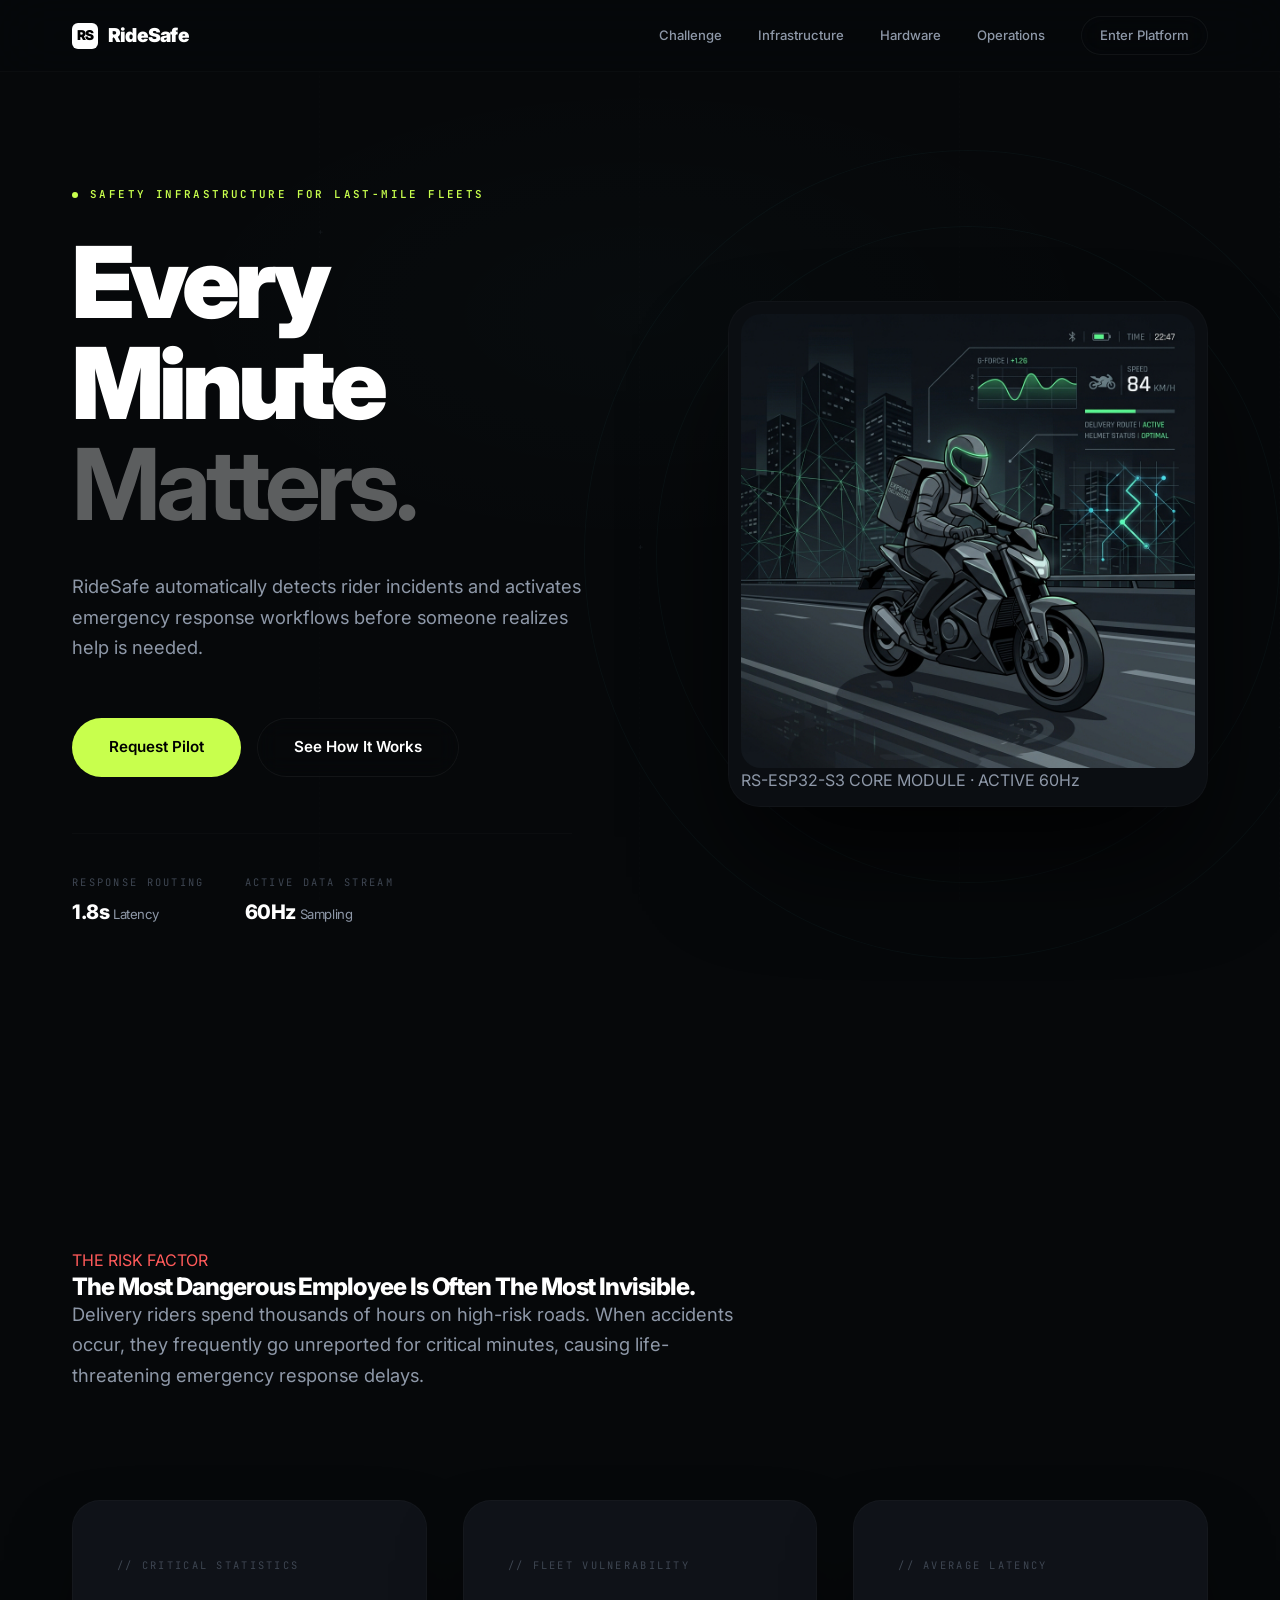
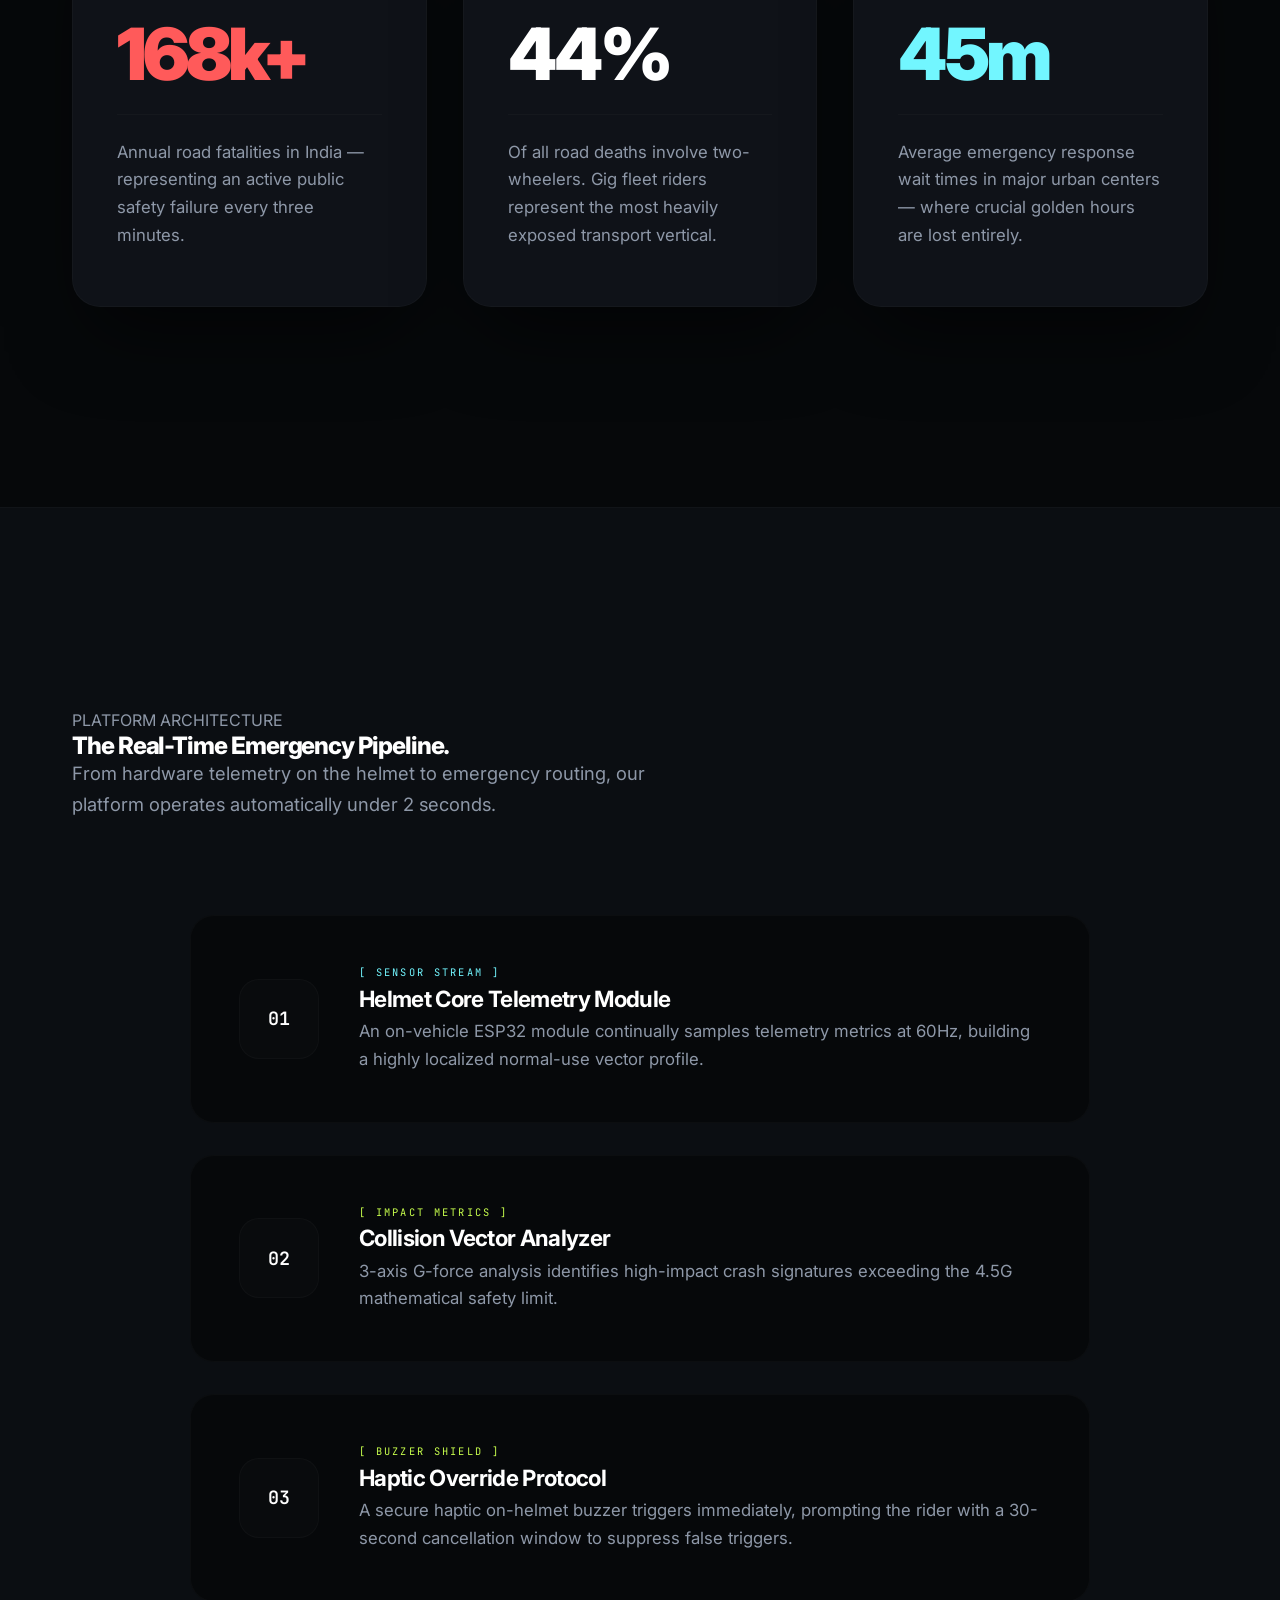
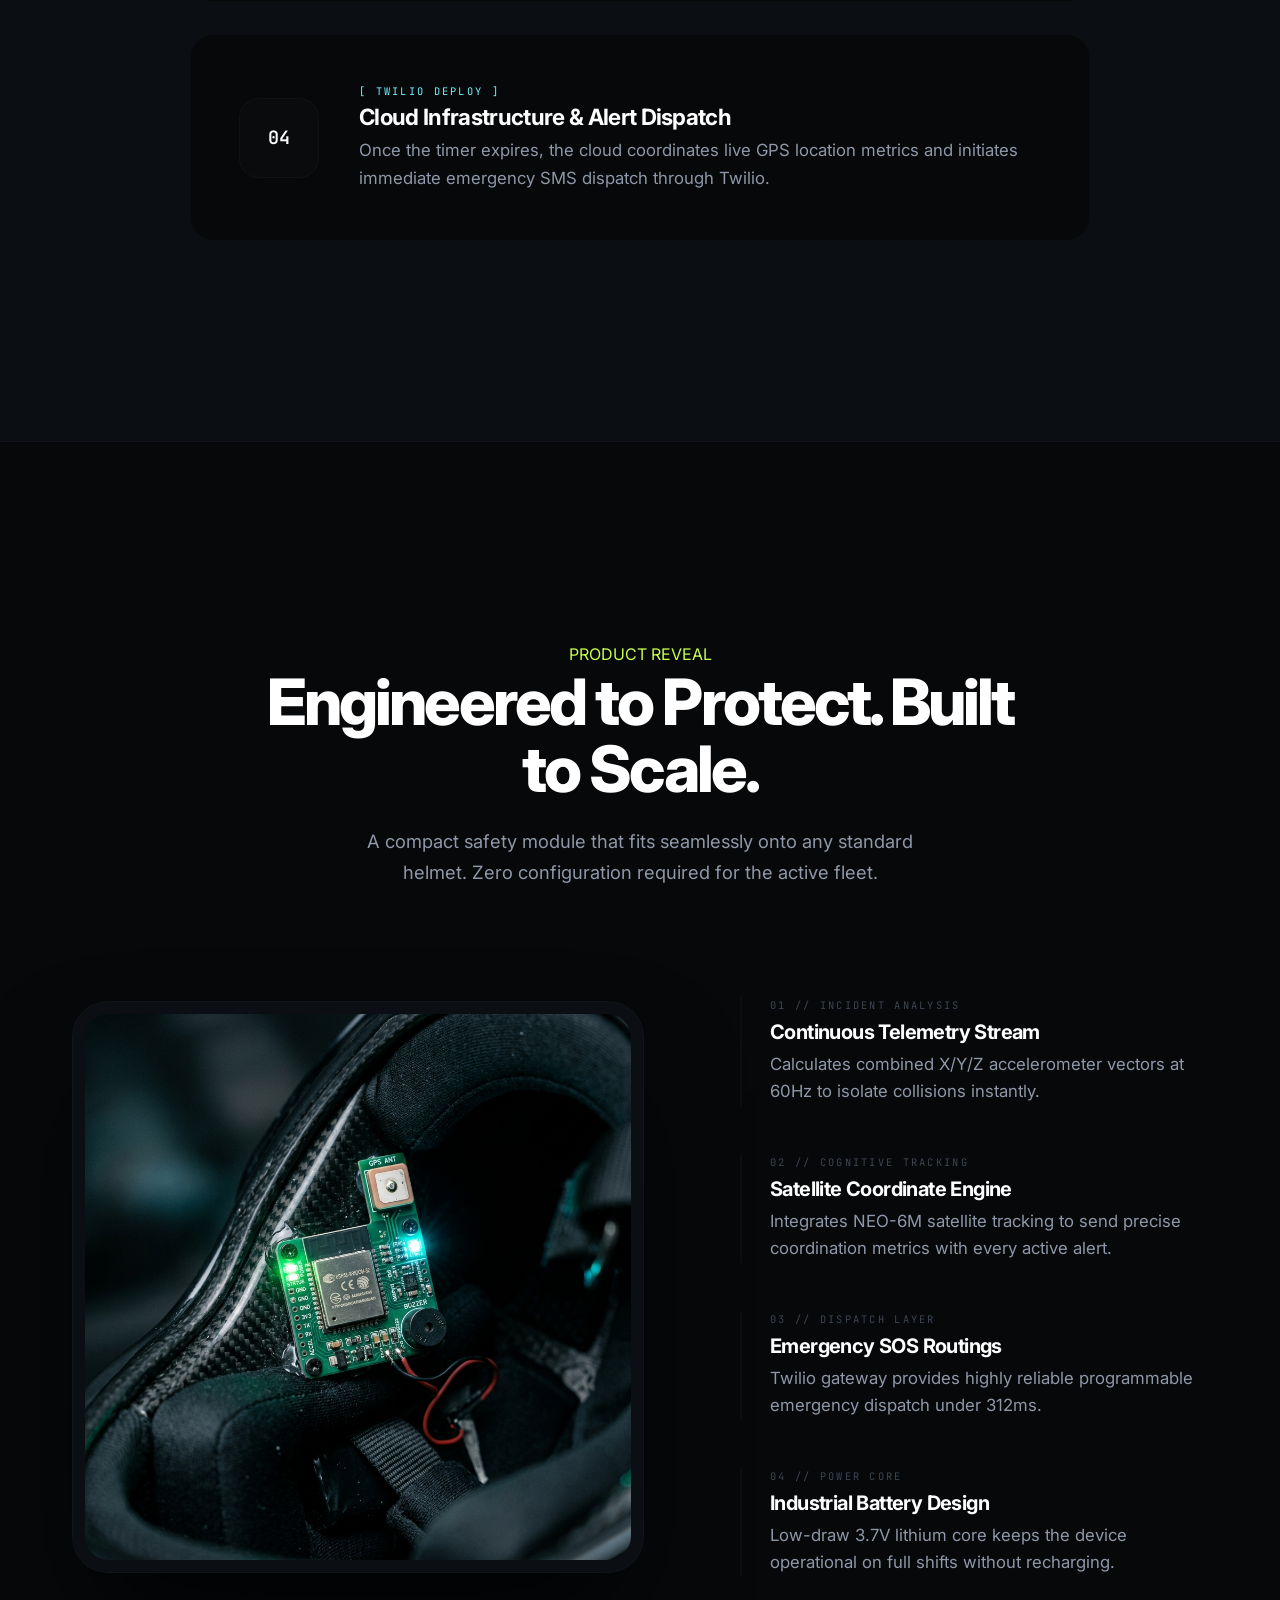
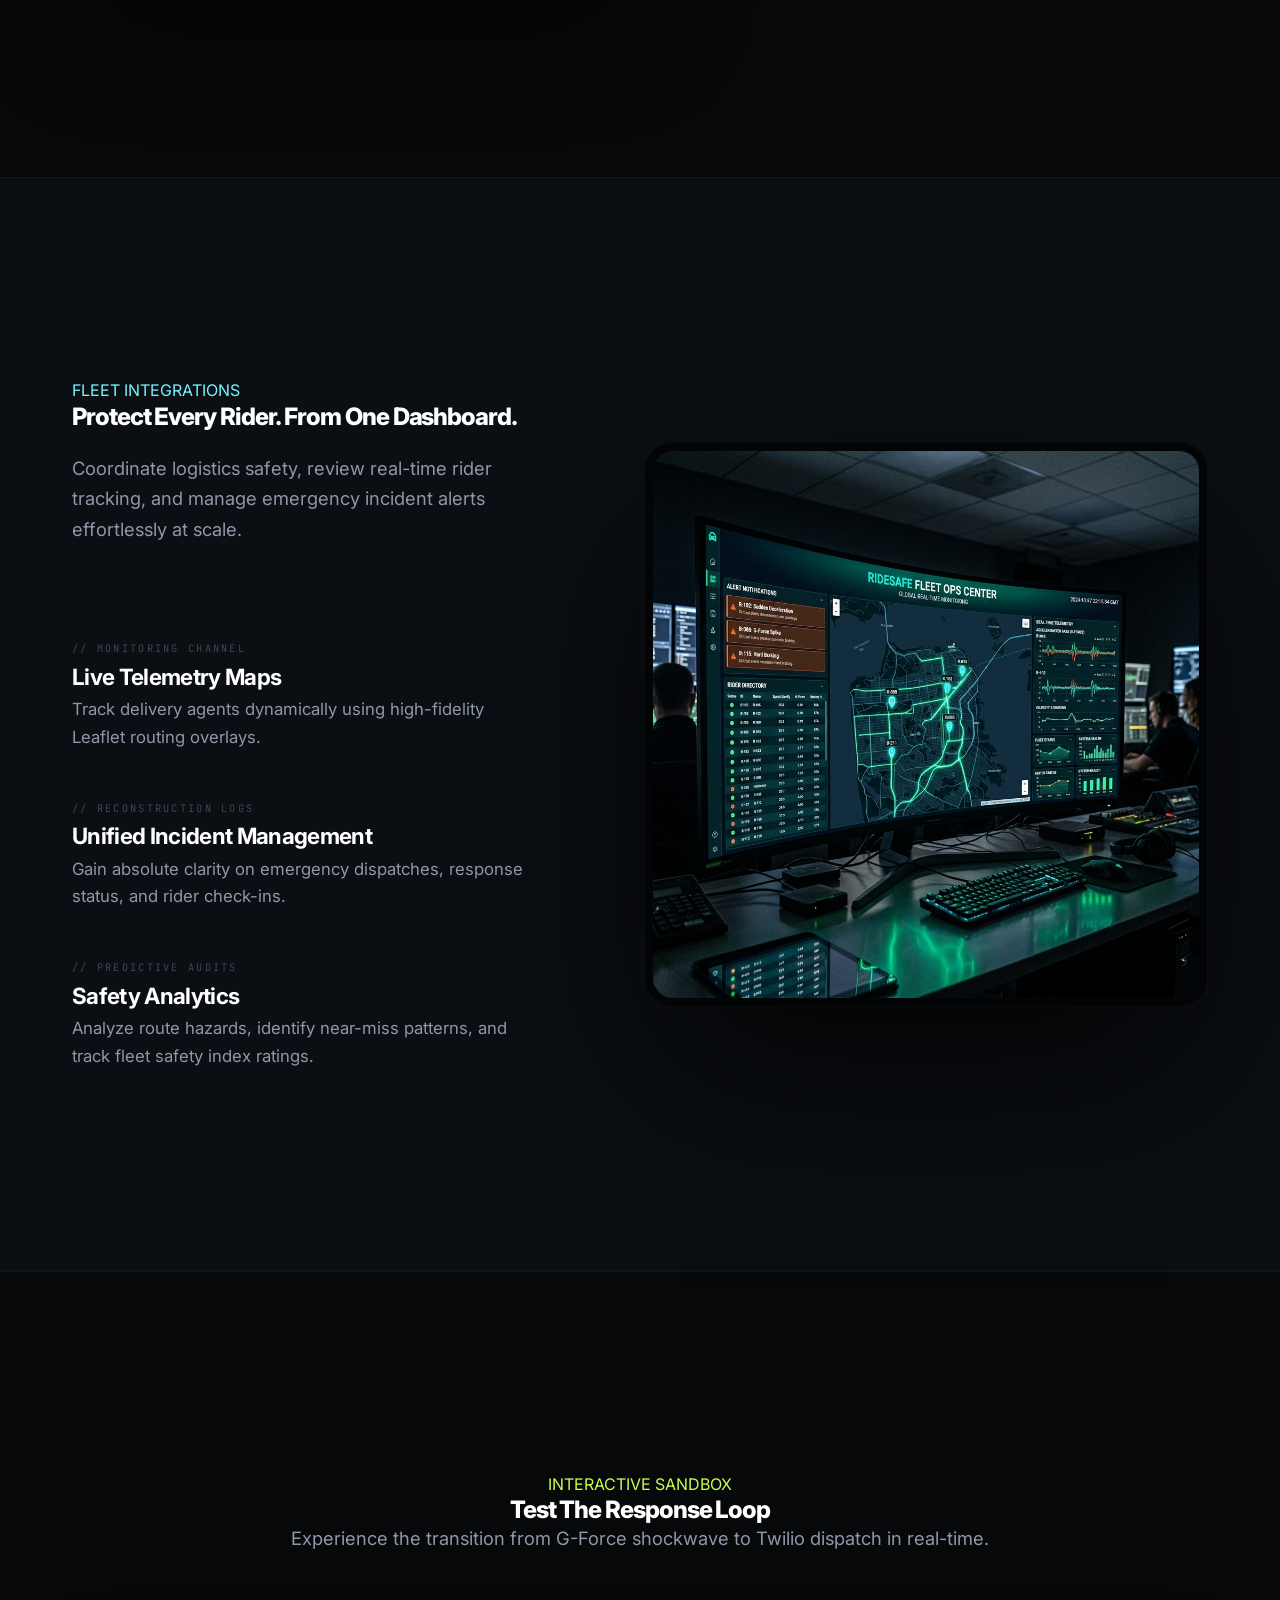
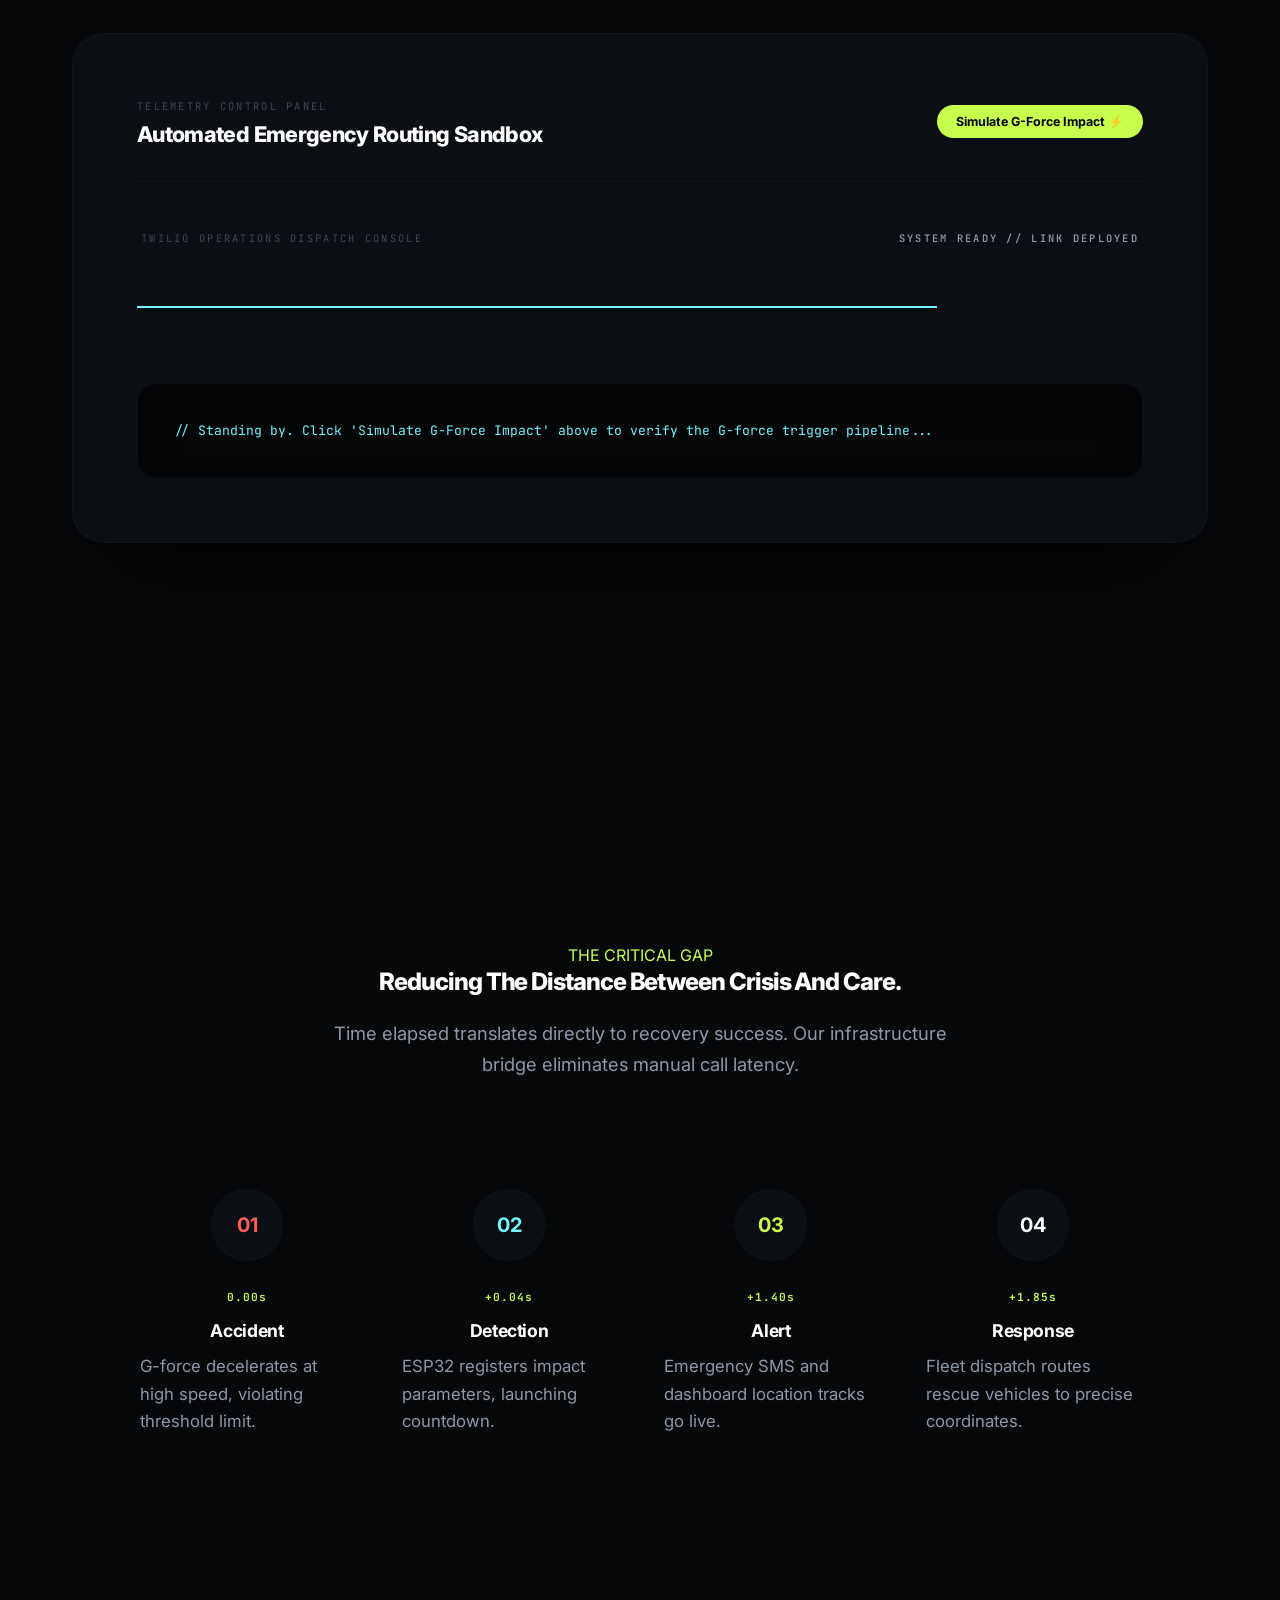
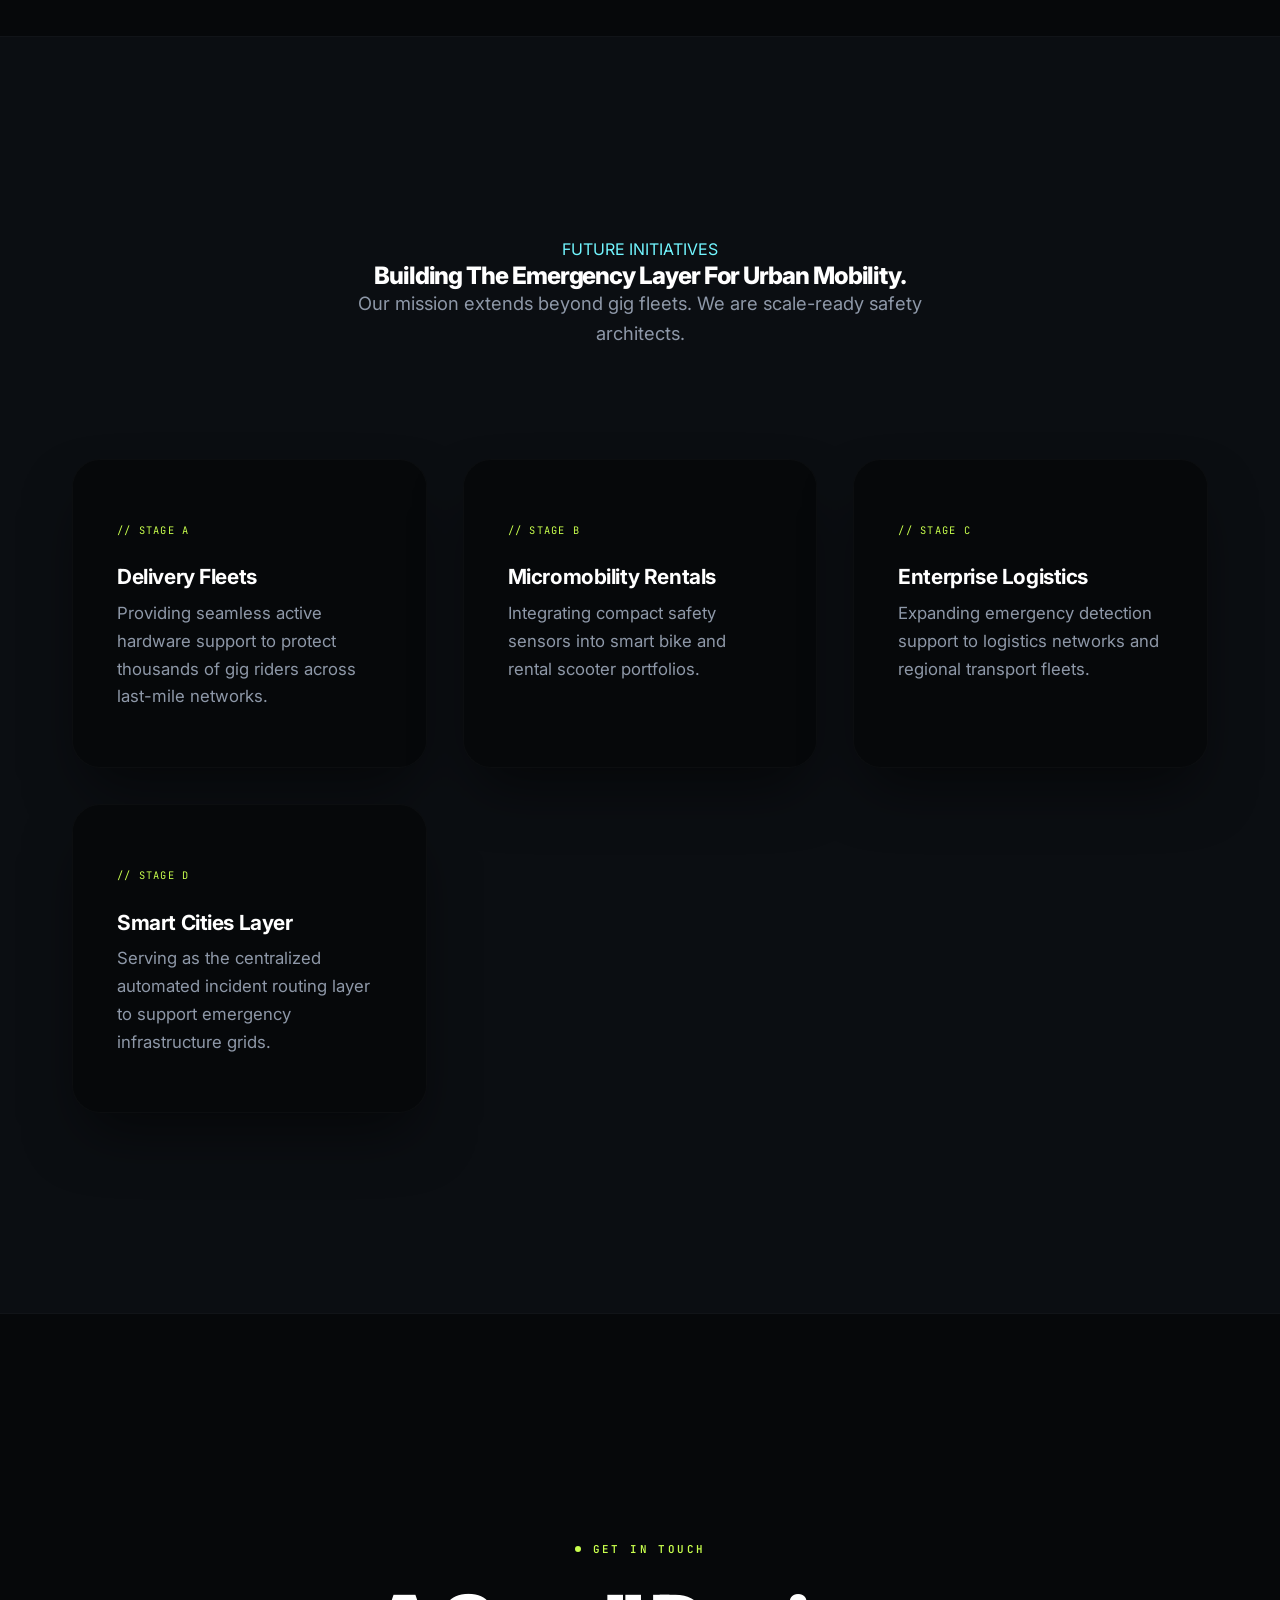
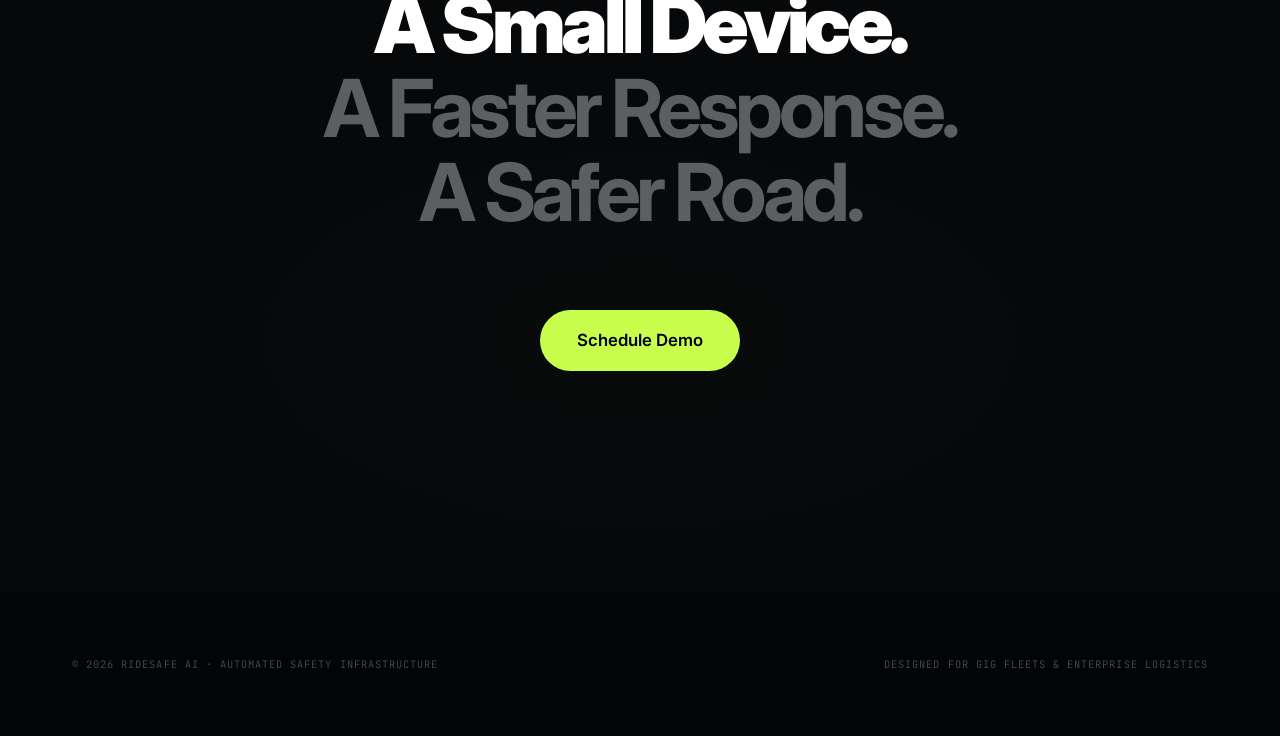
==== commit a81d64bb: "style(landing): achieve award-winning creative agency design quality" ====
--- a/index.html
+++ b/index.html
@@ -9,18 +9,26 @@
 </head>
 <body class="landing-page">
 
+<!-- BLUEPRINT BACKGROUND GRID SYSTEM -->
+<div class="blueprint-grid-system">
+  <div class="blueprint-col"></div>
+  <div class="blueprint-col"></div>
+  <div class="blueprint-col"></div>
+  <div class="blueprint-col"></div>
+</div>
+
 <!-- NAVIGATION -->
 <nav class="nav" id="nav">
-  <div class="container" style="width: 100%; display: flex; justify-content: space-between; align-items: center;">
+  <div class="container" style="width: 100%; display: flex; justify-content: space-between; align-items: center; z-index: 100;">
     <a href="index.html" style="font-family: var(--font-sans); font-weight: 900; font-size: 1.2rem; letter-spacing: -0.04em; display: flex; align-items: center; gap: 10px; color: var(--text-bright); text-decoration: none;">
       <div style="background: var(--text-bright); color: #000000; width: 26px; height: 26px; border-radius: 6px; display: flex; align-items: center; justify-content: center; font-weight: 900; font-size: 0.85rem;">RS</div>
       <span>RideSafe</span>
     </a>
     <div style="display: flex; gap: 36px; align-items: center;">
-      <a href="#problem" style="font-size: 0.82rem; color: var(--text-muted); font-weight: 500; font-family: var(--font-sans); text-decoration: none; transition: color 0.2s;">Challenge</a>
-      <a href="#how-it-works" style="font-size: 0.82rem; color: var(--text-muted); font-weight: 500; font-family: var(--font-sans); text-decoration: none; transition: color 0.2s;">Infrastructure</a>
-      <a href="#reveal" style="font-size: 0.82rem; color: var(--text-muted); font-weight: 500; font-family: var(--font-sans); text-decoration: none; transition: color 0.2s;">Hardware</a>
-      <a href="#operators" style="font-size: 0.82rem; color: var(--text-muted); font-weight: 500; font-family: var(--font-sans); text-decoration: none; transition: color 0.2s;">Operations</a>
+      <a href="#problem" style="font-size: 0.82rem; color: var(--text-muted); font-weight: 500; font-family: var(--font-sans); text-decoration: none;">Challenge</a>
+      <a href="#how-it-works" style="font-size: 0.82rem; color: var(--text-muted); font-weight: 500; font-family: var(--font-sans); text-decoration: none;">Infrastructure</a>
+      <a href="#reveal" style="font-size: 0.82rem; color: var(--text-muted); font-weight: 500; font-family: var(--font-sans); text-decoration: none;">Hardware</a>
+      <a href="#operators" style="font-size: 0.82rem; color: var(--text-muted); font-weight: 500; font-family: var(--font-sans); text-decoration: none;">Operations</a>
       <a href="login.html" class="btn btn-outline-titanium btn-sm">Enter Platform</a>
     </div>
   </div>
@@ -52,13 +60,13 @@
       </div>
 
       <!-- Live telemetry stats overlay -->
-      <div style="display: flex; gap: 40px; margin-top: 56px; border-top: 1px solid var(--border-hairline); padding-top: 40px; max-width: 500px;">
+      <div style="display: flex; gap: 40px; margin-top: 56px; border-top: 1px solid var(--border-light); padding-top: 40px; max-width: 500px;">
         <div>
-          <div style="font-family: var(--font-mono); color: var(--text-dim); font-size: 0.65rem; letter-spacing: 0.15em; margin-bottom: 6px;">RESPONSE ROUTING</div>
+          <div class="text-mono" style="margin-bottom: 6px;">RESPONSE ROUTING</div>
           <div style="font-family: var(--font-sans); font-weight: 800; font-size: 1.25rem; color: var(--text-bright); letter-spacing: -0.02em;">1.8s <span style="font-size: 0.82rem; color: var(--text-muted); font-weight: 400;">Latency</span></div>
         </div>
         <div>
-          <div style="font-family: var(--font-mono); color: var(--text-dim); font-size: 0.65rem; letter-spacing: 0.15em; margin-bottom: 6px;">ACTIVE DATA STREAM</div>
+          <div class="text-mono" style="margin-bottom: 6px;">ACTIVE DATA STREAM</div>
           <div style="font-family: var(--font-sans); font-weight: 800; font-size: 1.25rem; color: var(--text-bright); letter-spacing: -0.02em;">60Hz <span style="font-size: 0.82rem; color: var(--text-muted); font-weight: 400;">Sampling</span></div>
         </div>
       </div>
@@ -93,30 +101,30 @@
     </div>
 
     <div class="problem-stats-grid">
-      <div class="problem-stat-card reveal">
+      <div class="premium-card reveal">
         <div class="stat-header">
           <div class="text-mono">// CRITICAL STATISTICS</div>
         </div>
         <div class="stat-number" style="color: var(--color-danger);">168k+</div>
-        <div style="height: 1px; background: var(--border-hairline); margin: 24px 0;"></div>
+        <div style="height: 1px; background: var(--border-light); margin: 24px 0;"></div>
         <p class="stat-description">Annual road fatalities in India — representing an active public safety failure every three minutes.</p>
       </div>
 
-      <div class="problem-stat-card reveal">
+      <div class="premium-card reveal">
         <div class="stat-header">
           <div class="text-mono">// FLEET VULNERABILITY</div>
         </div>
         <div class="stat-number">44%</div>
-        <div style="height: 1px; background: var(--border-hairline); margin: 24px 0;"></div>
+        <div style="height: 1px; background: var(--border-light); margin: 24px 0;"></div>
         <p class="stat-description">Of all road deaths involve two-wheelers. Gig fleet riders represent the most heavily exposed transport vertical.</p>
       </div>
 
-      <div class="problem-stat-card reveal">
+      <div class="premium-card reveal">
         <div class="stat-header">
           <div class="text-mono">// AVERAGE LATENCY</div>
         </div>
         <div class="stat-number" style="color: var(--accent-cyan);">45m</div>
-        <div style="height: 1px; background: var(--border-hairline); margin: 24px 0;"></div>
+        <div style="height: 1px; background: var(--border-light); margin: 24px 0;"></div>
         <p class="stat-description">Average emergency response wait times in major urban centers — where crucial golden hours are lost entirely.</p>
       </div>
     </div>
@@ -271,7 +279,7 @@
 </section>
 
 <!-- ════════════════════════════════════════════════
-     INTERACTIVE SIMULATOR WIDGET
+     INTERACTIVE SHOCKWAVE SANDBOX WIDGET
      ════════════════════════════════════════════════ -->
 <section class="cockpit-section" id="simulator">
   <div class="container">
@@ -296,10 +304,16 @@
 
       <div class="cockpit-grid">
         <div style="display: flex; flex-direction: column; gap: 12px;">
-          <div class="text-mono" style="color: var(--text-dim); display: flex; justify-content: space-between; align-items: center; padding: 0 4px;">
+          <div class="text-mono" style="color: var(--text-dim); display: flex; justify-content: space-between; align-items: center; padding: 0 4px; margin-bottom: 8px;">
             <span>Twilio Operations Dispatch Console</span>
             <span style="color: var(--text-muted); font-weight: 600;" id="sim-status">SYSTEM READY // LINK DEPLOYED</span>
           </div>
+          
+          <!-- SOPHISTICATED SVG WAVEFORM COMPONENT -->
+          <svg class="waveform-svg" viewBox="0 0 800 80 animate">
+            <path class="waveform-path" id="simWaveform" d="M 0,40 L 100,40 L 200,40 L 300,40 L 400,40 L 500,40 L 600,40 L 700,40 L 800,40" />
+          </svg>
+
           <div class="cockpit-terminal" id="cockpitTerminal">// Standing by. Click 'Simulate G-Force Impact' above to verify the G-force trigger pipeline...</div>
         </div>
       </div>
@@ -427,6 +441,21 @@
      SCRIPTS
      ════════════════════════════════════════════════ -->
 <script>
+// ── APPLE-STYLE HOVER SPOTLIGHT TRACKER ────────────────────────────
+function initCardHoverSpotlight() {
+  const cards = document.querySelectorAll('.premium-card, .flow-step-card, .vision-card, .cockpit-widget');
+  cards.forEach(card => {
+    card.addEventListener('mousemove', (e) => {
+      const rect = card.getBoundingClientRect();
+      const x = e.clientX - rect.left;
+      const y = e.clientY - rect.top;
+      card.style.setProperty('--hover-x', `${x}px`);
+      card.style.setProperty('--hover-y', `${y}px`);
+    });
+  });
+}
+window.addEventListener('DOMContentLoaded', initCardHoverSpotlight);
+
 // ── COCKPIT SYNTH BUZZER SOUND & SHAKE ──────────────────────────────
 function playCockpitChime() {
   try {
@@ -456,6 +485,7 @@
   }
 }
 
+// ── SVG PATH MORPH SHOCKWAVE TRIGGER ────────────────────────────────
 function triggerSimulatedImpact() {
   // 1. Shake Viewport
   document.body.classList.remove('viewport-shake');
@@ -470,7 +500,27 @@
   statusBadge.textContent = 'INCIDENT DETECTED // G-FORCE PEAK 4.85G';
   statusBadge.style.color = 'var(--color-danger)';
 
-  // 3. Output JSON response in simulated terminal
+  // 3. SVG Path Animate-Morph to Spike Waveform
+  const simWaveform = document.getElementById('simWaveform');
+  if (simWaveform) {
+    // stable baseline
+    const baseline = "M 0,40 L 100,40 L 200,40 L 300,40 L 400,40 L 500,40 L 600,40 L 700,40 L 800,40";
+    // sudden high-G vector spike
+    const spike = "M 0,40 L 150,40 L 280,38 L 350,42 L 390,5 L 415,75 L 435,28 L 470,45 L 800,40";
+    
+    simWaveform.setAttribute('d', spike);
+    simWaveform.style.stroke = 'var(--color-danger)';
+    
+    // Decay back to baseline wave after 1.8 seconds
+    setTimeout(() => {
+      simWaveform.setAttribute('d', baseline);
+      simWaveform.style.stroke = 'var(--accent-cyan)';
+      statusBadge.textContent = 'SYSTEM ACTIVE // MONITORING LINK';
+      statusBadge.style.color = 'var(--text-muted)';
+    }, 1800);
+  }
+
+  // 4. Output JSON response in simulated terminal
   const terminal = document.getElementById('cockpitTerminal');
   terminal.innerHTML = `<span style="color:var(--color-danger)">[ALERT] Critical threshold exceeded: high-G telemetry spike!</span>`;
 
@@ -533,9 +583,9 @@
 window.addEventListener('scroll', () => {
   if (nav) {
     if (window.scrollY > 40) {
-      nav.style.background = 'rgba(9, 11, 14, 0.95)';
+      nav.style.background = 'rgba(6, 8, 10, 0.95)';
     } else {
-      nav.style.background = 'rgba(9, 11, 14, 0.8)';
+      nav.style.background = 'rgba(6, 8, 10, 0.8)';
     }
   }
 });
--- a/css/landing.css
+++ b/css/landing.css
@@ -1,39 +1,41 @@
 @import url('https://fonts.googleapis.com/css2?family=Inter:wght@300;400;500;600;700;800;900&family=JetBrains+Mono:wght@400;500;600;700&display=swap');
 
 /* ═══════════════════════════════════════════
-   MIDNIGHT TITANIUM INDUSTRIAL DESIGN SYSTEM
+   AWWWARDS-GRADE DESIGN SYSTEM & TOKENS
    ═══════════════════════════════════════════ */
 :root {
-  /* Premium Slate & Titanium Grays */
-  --bg-dark: #090B0E;         /* Titanium Deep Black */
-  --bg-surface: #0F1115;      /* Secondary Surface */
-  --bg-card: #13161C;         /* Card Surface */
+  /* Midnight Titanium Colors */
+  --bg-deep: #06080A;         /* Deep Space Black */
+  --bg-surface: #0B0E12;      /* Titanium Gray */
+  --bg-card: #0F1218;         /* Structured Card Gray */
+  --bg-hover: #141822;        /* Responsive Card Gray */
   
   /* Restrained Infrastructure Accents */
   --accent-lime: #C8FF4D;     /* Signal Lime */
   --accent-cyan: #72F6FF;     /* Electric Cyan */
-  --color-danger: #FF5A5A;    /* Alert Crimson */
+  --color-danger: #FF5A5A;    /* Crimson Alert */
   
-  /* Typography Colors */
-  --text-bright: #F5F7FA;     /* Premium White */
-  --text-muted: #8E98A8;      /* Muted Steel Gray */
-  --text-dim: #5A6472;        /* Secondary Muted Gray */
+  /* High-Contrast Editorial Typography */
+  --text-bright: #FFFFFF;     /* Titanium White */
+  --text-muted: #8E98A8;      /* Steel Gray */
+  --text-dim: #3E4652;        /* Blueprint Tag Gray */
   
-  /* Hairline Borders */
-  --border-hairline: rgba(245, 247, 250, 0.03);
-  --border-subtle: rgba(245, 247, 250, 0.06);
-  --border-active: rgba(245, 247, 250, 0.12);
+  /* Precise Blueprint Accents */
+  --border-blueprint: rgba(255, 255, 255, 0.012);
+  --border-light: rgba(255, 255, 255, 0.025);
+  --border-subtle: rgba(255, 255, 255, 0.05);
+  --border-active: rgba(255, 255, 255, 0.1);
   
-  /* Fonts */
-  --font-sans: 'Inter', sans-serif;
-  --font-mono: 'JetBrains Mono', monospace;
+  /* Custom Animation Curves */
+  --t-premium: cubic-bezier(0.16, 1, 0.3, 1);
+  --duration-long: 0.8s;
   
-  /* High-end Editorial Spacing */
-  --space-section: 180px;
-}
-
-/* ═══════════════════════════════════════════
-   BASE RESET & LAYOUT
+  /* Spacious Spacing Base */
+  --space-section: 200px;
+}
+
+/* ═══════════════════════════════════════════
+   RESET & LAYOUT ENGINE
    ═══════════════════════════════════════════ */
 *, *::before, *::after {
   box-sizing: border-box;
@@ -45,12 +47,12 @@
   scroll-behavior: smooth;
   -webkit-font-smoothing: antialiased;
   -moz-osx-font-smoothing: grayscale;
-  background-color: var(--bg-dark);
+  background-color: var(--bg-deep);
 }
 
 body.landing-page {
-  font-family: var(--font-sans);
-  background-color: var(--bg-dark);
+  font-family: 'Inter', sans-serif;
+  background-color: var(--bg-deep);
   color: var(--text-muted);
   line-height: 1.6;
   overflow-x: hidden;
@@ -60,29 +62,64 @@
   max-width: 1200px;
   margin: 0 auto;
   padding: 0 32px;
-}
-
-/* ═══════════════════════════════════════════
-   TYPOGRAPHY SPECIFICATION (STRIPE / APPLE)
+  position: relative;
+  z-index: 10;
+}
+
+/* ═══════════════════════════════════════════
+   BLUEPRINT GRID LAYER
+   ═══════════════════════════════════════════ */
+.blueprint-grid-system {
+  position: fixed;
+  inset: 0;
+  display: grid;
+  grid-template-columns: repeat(4, 1fr);
+  pointer-events: none;
+  z-index: 1;
+}
+
+.blueprint-col {
+  border-right: 1px dashed var(--border-blueprint);
+  height: 100%;
+  position: relative;
+}
+
+.blueprint-col::after {
+  content: '+';
+  position: absolute;
+  top: 25%;
+  right: -4px;
+  font-family: 'JetBrains Mono', monospace;
+  font-size: 0.55rem;
+  color: var(--text-dim);
+  opacity: 0.25;
+}
+
+.blueprint-col:nth-child(2)::after { top: 60%; }
+.blueprint-col:nth-child(3)::after { top: 40%; }
+.blueprint-col:nth-child(4)::after { top: 80%; }
+
+/* ═══════════════════════════════════════════
+   TYPOGRAPHY SPECIFICATION (STRIPE-STYLE)
    ═══════════════════════════════════════════ */
 h1, h2, h3, h4, h5, h6 {
-  font-family: var(--font-sans);
+  font-family: 'Inter', sans-serif;
   color: var(--text-bright);
   font-weight: 800;
-  letter-spacing: -0.04em;
-  line-height: 1.1;
+  letter-spacing: -0.045em;
+  line-height: 1.05;
 }
 
 p {
-  font-size: 1rem;
+  font-size: 1.05rem;
   color: var(--text-muted);
   line-height: 1.65;
 }
 
 .text-mono {
-  font-family: var(--font-mono);
+  font-family: 'JetBrains Mono', monospace;
   font-size: 0.65rem;
-  letter-spacing: 0.18em;
+  letter-spacing: 0.22em;
   text-transform: uppercase;
   color: var(--text-dim);
 }
@@ -91,9 +128,9 @@
    HEADER / NAVIGATION
    ═══════════════════════════════════════════ */
 nav.nav {
-  border-bottom: 1px solid var(--border-hairline) !important;
-  background: rgba(9, 11, 14, 0.8) !important;
-  backdrop-filter: blur(24px);
+  border-bottom: 1px solid var(--border-light) !important;
+  background: rgba(6, 8, 10, 0.8) !important;
+  backdrop-filter: blur(28px);
   position: fixed;
   top: 0;
   left: 0;
@@ -102,16 +139,15 @@
   height: 72px;
   display: flex;
   align-items: center;
-  transition: background 0.3s ease;
+  transition: background 0.35s ease;
 }
 
 nav.nav a {
   text-decoration: none;
-  font-family: var(--font-sans);
   font-size: 0.82rem;
   font-weight: 500;
   color: var(--text-muted);
-  transition: color 0.25s cubic-bezier(0.16, 1, 0.3, 1);
+  transition: color 0.3s var(--t-premium);
 }
 
 nav.nav a:hover {
@@ -119,7 +155,7 @@
 }
 
 /* ═══════════════════════════════════════════
-   BUTTONS (CONFIDENT & MODERN)
+   BUTTONS
    ═══════════════════════════════════════════ */
 .btn {
   display: inline-flex;
@@ -127,10 +163,10 @@
   gap: 12px;
   padding: 14px 28px;
   border-radius: 99px;
-  font-family: var(--font-sans);
+  font-family: 'Inter', sans-serif;
   font-weight: 600;
   font-size: 0.88rem;
-  transition: all 0.3s cubic-bezier(0.16, 1, 0.3, 1);
+  transition: all 0.4s var(--t-premium);
   cursor: pointer;
   text-decoration: none;
   border: 1px solid transparent;
@@ -141,21 +177,21 @@
   color: #000000;
 }
 .btn-lime:hover {
-  transform: translateY(-1px);
-  box-shadow: 0 16px 32px -8px rgba(200, 255, 77, 0.2);
-  background: #d4ff66;
+  transform: translateY(-2px);
+  box-shadow: 0 20px 40px -10px rgba(200, 255, 77, 0.25);
+  background: #d3ff5e;
 }
 
 .btn-outline-titanium {
-  background: rgba(255, 255, 255, 0.01);
+  background: rgba(255, 255, 255, 0.005);
   color: var(--text-bright);
   border-color: var(--border-subtle);
-  backdrop-filter: blur(8px);
+  backdrop-filter: blur(12px);
 }
 .btn-outline-titanium:hover {
   border-color: var(--border-active);
-  background: rgba(255, 255, 255, 0.03);
-  transform: translateY(-1px);
+  background: rgba(255, 255, 255, 0.02);
+  transform: translateY(-2px);
 }
 
 .btn-sm {
@@ -169,7 +205,41 @@
 }
 
 /* ═══════════════════════════════════════════
-   SECTION 1: HERO
+   APPLE-STYLE RADIAL HOVER LIGHT MASK CARDS
+   ═══════════════════════════════════════════ */
+.premium-card {
+  background: var(--bg-card);
+  border: 1px solid var(--border-light);
+  border-radius: 28px;
+  padding: 56px 44px;
+  box-shadow: 0 40px 80px -20px rgba(0, 0, 0, 0.6);
+  position: relative;
+  overflow: hidden;
+  transition: border-color 0.4s var(--t-premium), background-color 0.4s var(--t-premium), transform 0.4s var(--t-premium);
+}
+
+.premium-card:hover {
+  border-color: rgba(255, 255, 255, 0.08);
+  background: var(--bg-hover);
+  transform: translateY(-2px);
+}
+
+.premium-card::before {
+  content: '';
+  position: absolute;
+  inset: 0;
+  background: radial-gradient(circle at var(--hover-x, 50%) var(--hover-y, 50%), rgba(114, 246, 255, 0.035) 0%, transparent 65%);
+  opacity: 0;
+  transition: opacity 0.5s ease;
+  pointer-events: none;
+}
+
+.premium-card:hover::before {
+  opacity: 1;
+}
+
+/* ═══════════════════════════════════════════
+   SECTION 1: HERO (EDITORIAL ASYMMETRY)
    ═══════════════════════════════════════════ */
 .hero-god {
   min-height: 100vh;
@@ -177,8 +247,8 @@
   align-items: center;
   position: relative;
   overflow: hidden;
-  padding: 160px 0 100px;
-  background-color: var(--bg-dark);
+  padding: 180px 0 120px;
+  background-color: var(--bg-deep);
 }
 
 .hero-god-glow {
@@ -186,23 +256,23 @@
   top: 30%;
   left: 50%;
   transform: translate(-50%, -50%);
-  width: 900px;
+  width: 1000px;
   height: 500px;
-  background: radial-gradient(ellipse at center, rgba(114, 246, 255, 0.015) 0%, transparent 65%);
+  background: radial-gradient(ellipse at center, rgba(114, 246, 255, 0.015) 0%, transparent 70%);
   pointer-events: none;
 }
 
 .hero-tagline {
-  font-family: var(--font-mono);
+  font-family: 'JetBrains Mono', monospace;
   font-size: 0.68rem;
   color: var(--accent-lime);
-  letter-spacing: 0.2em;
+  letter-spacing: 0.22em;
   text-transform: uppercase;
-  margin-bottom: 24px;
+  margin-bottom: 28px;
   font-weight: 600;
   display: inline-flex;
   align-items: center;
-  gap: 10px;
+  gap: 12px;
 }
 
 .hero-tagline::before {
@@ -215,13 +285,13 @@
 }
 
 .hero-title-god {
-  font-family: var(--font-sans);
-  font-size: clamp(3.5rem, 8vw, 6rem);
+  font-family: 'Inter', sans-serif;
+  font-size: clamp(3.8rem, 8.5vw, 6.2rem);
   font-weight: 900;
   line-height: 1.02;
   letter-spacing: -0.05em;
   color: var(--text-bright);
-  margin-bottom: 32px;
+  margin-bottom: 36px;
 }
 
 .hero-title-god span {
@@ -234,12 +304,12 @@
 .hero-desc-god {
   font-size: 1.15rem;
   color: var(--text-muted);
-  max-width: 540px;
-  line-height: 1.6;
-  margin-bottom: 48px;
-}
-
-/* Floating Device Box */
+  max-width: 520px;
+  line-height: 1.65;
+  margin-bottom: 56px;
+}
+
+/* Floating Device Container */
 .device-container-hero {
   position: relative;
   display: flex;
@@ -251,128 +321,72 @@
 
 .device-telemetry-ring {
   position: absolute;
-  border: 1px solid rgba(114, 246, 255, 0.04);
+  border: 1px solid rgba(114, 246, 255, 0.035);
   border-radius: 50%;
-  animation: pulse-ring 12s infinite linear;
+  animation: pulse-ring 15s infinite linear;
   pointer-events: none;
 }
 
-.device-telemetry-ring.r1 { width: 130%; height: 130%; animation-duration: 15s; }
-.device-telemetry-ring.r2 { width: 160%; height: 160%; animation-duration: 22s; animation-direction: reverse; }
-
-@keyframes pulse-ring {
-  0% { transform: rotate(0deg); }
-  100% { transform: rotate(360deg); }
-}
+.device-telemetry-ring.r1 { width: 130%; height: 130%; animation-duration: 20s; }
+.device-telemetry-ring.r2 { width: 160%; height: 160%; animation-duration: 28s; animation-direction: reverse; }
 
 .hero-image-frame {
   background: var(--bg-surface);
-  border: 1px solid var(--border-hairline);
-  border-radius: 28px;
+  border: 1px solid var(--border-light);
+  border-radius: 32px;
   padding: 12px;
-  box-shadow: 0 50px 100px -20px rgba(0,0,0,0.9);
-  transition: transform 0.4s cubic-bezier(0.16, 1, 0.3, 1);
+  box-shadow: 0 60px 120px -30px rgba(0,0,0,0.95);
+  transition: transform 0.4s var(--t-premium);
   position: relative;
   z-index: 2;
-  animation: float-device 8s ease-in-out infinite;
+  animation: float-device 10s ease-in-out infinite;
 }
 
 @keyframes float-device {
   0%, 100% { transform: translateY(0); }
-  50% { transform: translateY(-8px); }
+  50% { transform: translateY(-12px); }
 }
 
 .hero-image-frame img {
-  border-radius: 18px;
+  border-radius: 20px;
   width: 100%;
   height: auto;
   display: block;
 }
 
-.device-footer {
-  font-family: var(--font-mono);
-  font-size: 0.62rem;
-  color: var(--text-dim);
-  text-align: center;
-  padding: 12px 0 2px;
-  letter-spacing: 0.05em;
-}
-
-/* ═══════════════════════════════════════════
-   SECTION 2: THE PROBLEM (EDITORIAL SPACING)
+/* ═══════════════════════════════════════════
+   SECTION 2: THE PROBLEM
    ═══════════════════════════════════════════ */
 .problem-section {
   padding: var(--space-section) 0;
-  background-color: var(--bg-dark);
+  background-color: var(--bg-deep);
+  position: relative;
 }
 
 .problem-header {
-  margin-bottom: 96px;
-  max-width: 800px;
-}
-
-.section-tagline {
-  font-family: var(--font-mono);
-  font-size: 0.65rem;
-  color: var(--text-dim);
-  letter-spacing: 0.2em;
-  text-transform: uppercase;
-  margin-bottom: 24px;
-  display: inline-block;
-  font-weight: 600;
-}
-
-.section-title {
-  font-family: var(--font-sans);
-  font-size: clamp(2.4rem, 5vw, 3.8rem);
-  font-weight: 800;
-  letter-spacing: -0.04em;
-  color: var(--text-bright);
-  line-height: 1.08;
-  margin-bottom: 28px;
+  margin-bottom: 110px;
+  max-width: 820px;
 }
 
 .problem-stats-grid {
   display: grid;
   grid-template-columns: repeat(auto-fit, minmax(320px, 1fr));
-  gap: 32px;
-}
-
-.problem-stat-card {
-  background: var(--bg-surface);
-  border: 1px solid var(--border-hairline);
-  border-radius: 24px;
-  padding: 56px 44px;
-  box-shadow: 0 30px 60px -15px rgba(0, 0, 0, 0.4);
-  transition: border-color 0.3s, transform 0.3s;
-  position: relative;
-}
-
-.problem-stat-card:hover {
-  border-color: var(--border-subtle);
-  transform: translateY(-2px);
+  gap: 36px;
 }
 
 .stat-header {
   display: flex;
   justify-content: space-between;
   align-items: center;
-  margin-bottom: 40px;
+  margin-bottom: 44px;
 }
 
 .stat-number {
-  font-family: var(--font-sans);
-  font-size: 4rem;
+  font-size: 4.5rem;
   font-weight: 900;
   color: var(--text-bright);
   line-height: 1;
-  letter-spacing: -0.04em;
-}
-
-.stat-description {
-  font-size: 0.95rem;
-  color: var(--text-muted);
-  line-height: 1.6;
+  letter-spacing: -0.05em;
 }
 
 /* ═══════════════════════════════════════════
@@ -381,102 +395,113 @@
 .timeline-section {
   padding: var(--space-section) 0;
   background-color: var(--bg-surface);
-  border-top: 1px solid var(--border-hairline);
-  border-bottom: 1px solid var(--border-hairline);
+  border-top: 1px solid var(--border-light);
+  border-bottom: 1px solid var(--border-light);
 }
 
 .timeline-flow-container {
   display: flex;
   flex-direction: column;
-  gap: 28px;
+  gap: 32px;
   max-width: 900px;
-  margin: 80px auto 0;
+  margin: 96px auto 0;
 }
 
 .flow-step-card {
-  background: var(--bg-dark);
-  border: 1px solid var(--border-hairline);
-  border-radius: 20px;
-  padding: 40px;
+  background: var(--bg-deep);
+  border: 1px solid var(--border-light);
+  border-radius: 24px;
+  padding: 48px;
   display: grid;
   grid-template-columns: 80px 1fr;
-  gap: 32px;
-  align-items: center;
-  transition: border-color 0.3s;
+  gap: 40px;
+  align-items: center;
+  position: relative;
+  overflow: hidden;
+  transition: border-color 0.4s var(--t-premium), background-color 0.4s var(--t-premium);
 }
 
 .flow-step-card:hover {
   border-color: var(--border-active);
+  background: var(--bg-card);
+}
+
+.flow-step-card::before {
+  content: '';
+  position: absolute;
+  inset: 0;
+  background: radial-gradient(circle at var(--hover-x, 50%) var(--hover-y, 50%), rgba(114, 246, 255, 0.02) 0%, transparent 65%);
+  opacity: 0;
+  transition: opacity 0.5s ease;
+  pointer-events: none;
+}
+
+.flow-step-card:hover::before {
+  opacity: 1;
 }
 
 .flow-step-num {
-  font-family: var(--font-mono);
+  font-family: 'JetBrains Mono', monospace;
   font-size: 1.15rem;
   font-weight: 600;
   color: var(--text-bright);
-  background: rgba(255, 255, 255, 0.02);
+  background: rgba(255, 255, 255, 0.015);
   height: 80px;
   width: 80px;
-  border-radius: 16px;
+  border-radius: 20px;
   display: flex;
   align-items: center;
   justify-content: center;
-  border: 1px solid var(--border-hairline);
+  border: 1px solid var(--border-light);
 }
 
 .flow-step-content h3 {
-  font-size: 1.35rem;
+  font-size: 1.4rem;
   font-weight: 700;
   margin-bottom: 8px;
   letter-spacing: -0.03em;
 }
 
-.flow-step-content p {
-  font-size: 0.95rem;
-  color: var(--text-muted);
-  line-height: 1.6;
-}
-
-/* ═══════════════════════════════════════════
-   SECTION 4: PRODUCT REVEAL (APPLE-STYLE)
+/* ═══════════════════════════════════════════
+   SECTION 4: PRODUCT REVEAL (APPLE BLUEPRINT)
    ═══════════════════════════════════════════ */
 .product-reveal-section {
   padding: var(--space-section) 0;
-  background-color: var(--bg-dark);
+  background-color: var(--bg-deep);
 }
 
 .product-reveal-grid {
   display: grid;
-  grid-template-columns: 1fr 1fr;
-  gap: 80px;
-  align-items: center;
-  margin-top: 96px;
+  grid-template-columns: 1.1fr 0.9fr;
+  gap: 96px;
+  align-items: center;
+  margin-top: 110px;
 }
 
 .product-reveal-card {
   background: var(--bg-surface);
-  border: 1px solid var(--border-hairline);
-  border-radius: 28px;
+  border: 1px solid var(--border-light);
+  border-radius: 36px;
   padding: 12px;
-  box-shadow: 0 50px 100px -25px rgba(0,0,0,0.85);
+  box-shadow: 0 60px 120px -30px rgba(0,0,0,0.9);
 }
 
 .product-reveal-card img {
   width: 100%;
-  border-radius: 18px;
+  border-radius: 24px;
   display: block;
 }
 
 .reveal-specs {
   display: flex;
   flex-direction: column;
-  gap: 40px;
+  gap: 48px;
 }
 
 .reveal-spec-item {
-  border-left: 2px solid var(--border-hairline);
-  padding-left: 24px;
-  transition: border-color 0.3s;
+  border-left: 2px solid var(--border-light);
+  padding-left: 28px;
+  transition: border-color 0.4s var(--t-premium);
 }
 
 .reveal-spec-item:hover {
@@ -484,16 +509,10 @@
 }
 
 .reveal-spec-item h4 {
-  font-size: 1.2rem;
+  font-size: 1.25rem;
   font-weight: 700;
   margin-bottom: 8px;
-  letter-spacing: -0.02em;
-}
-
-.reveal-spec-item p {
-  font-size: 0.9rem;
-  color: var(--text-muted);
-  line-height: 1.6;
+  letter-spacing: -0.03em;
 }
 
 /* ═══════════════════════════════════════════
@@ -502,27 +521,27 @@
 .fleet-section {
   padding: var(--space-section) 0;
   background-color: var(--bg-surface);
-  border-top: 1px solid var(--border-hairline);
-  border-bottom: 1px solid var(--border-hairline);
+  border-top: 1px solid var(--border-light);
+  border-bottom: 1px solid var(--border-light);
 }
 
 .fleet-grid {
   display: grid;
-  grid-template-columns: 1fr 1fr;
-  gap: 96px;
+  grid-template-columns: 0.9fr 1.1fr;
+  gap: 110px;
   align-items: center;
 }
 
 .fleet-dashboard-frame {
-  background: #050608;
-  border: 1px solid rgba(255, 255, 255, 0.04);
-  border-radius: 24px;
+  background: #030405;
+  border: 1px solid rgba(255, 255, 255, 0.035);
+  border-radius: 28px;
   padding: 8px;
-  box-shadow: 0 60px 120px -30px rgba(0,0,0,0.9);
+  box-shadow: 0 80px 160px -40px rgba(0,0,0,0.95);
 }
 
 .fleet-dashboard-frame img {
-  border-radius: 18px;
+  border-radius: 20px;
   width: 100%;
   height: auto;
   display: block;
@@ -531,36 +550,46 @@
 .fleet-features {
   display: flex;
   flex-direction: column;
-  gap: 44px;
+  gap: 48px;
 }
 
 .fleet-feature-item h3 {
-  font-size: 1.35rem;
+  font-size: 1.4rem;
   font-weight: 700;
   margin-bottom: 8px;
   letter-spacing: -0.03em;
 }
 
-.fleet-feature-item p {
-  font-size: 0.95rem;
-  color: var(--text-muted);
-  line-height: 1.6;
-}
-
-/* ═══════════════════════════════════════════
-   COCKPIT SIMULATOR STYLING
+/* ═══════════════════════════════════════════
+   INTERACTIVE SHOCKWAVE SANDBOX WIDGET
    ═══════════════════════════════════════════ */
 .cockpit-section {
   padding: var(--space-section) 0;
-  background-color: var(--bg-dark);
+  background-color: var(--bg-deep);
 }
 
 .cockpit-widget {
   background: var(--bg-surface);
-  border: 1px solid var(--border-hairline);
-  border-radius: 28px;
-  padding: 56px;
-  box-shadow: 0 40px 80px -20px rgba(0,0,0,0.8);
+  border: 1px solid var(--border-light);
+  border-radius: 32px;
+  padding: 64px;
+  box-shadow: 0 50px 100px -25px rgba(0,0,0,0.85);
+  position: relative;
+  overflow: hidden;
+}
+
+.cockpit-widget::before {
+  content: '';
+  position: absolute;
+  inset: 0;
+  background: radial-gradient(circle at var(--hover-x, 50%) var(--hover-y, 50%), rgba(114, 246, 255, 0.02) 0%, transparent 65%);
+  opacity: 0;
+  transition: opacity 0.5s ease;
+  pointer-events: none;
+}
+
+.cockpit-widget:hover::before {
+  opacity: 1;
 }
 
 .cockpit-header {
@@ -568,48 +597,66 @@
   justify-content: space-between;
   align-items: center;
   flex-wrap: wrap;
-  gap: 24px;
-  margin-bottom: 40px;
-  border-bottom: 1px solid var(--border-hairline);
-  padding-bottom: 32px;
+  gap: 28px;
+  margin-bottom: 48px;
+  border-bottom: 1px solid var(--border-light);
+  padding-bottom: 36px;
 }
 
 .cockpit-grid {
   display: grid;
   grid-template-columns: 1fr;
-  gap: 28px;
+  gap: 32px;
 }
 
 .cockpit-terminal {
-  background: #060709;
-  border: 1px solid var(--border-hairline);
-  border-radius: 18px;
-  padding: 32px;
-  font-family: var(--font-mono);
+  background: #050608;
+  border: 1px solid var(--border-light);
+  border-radius: 20px;
+  padding: 36px;
+  font-family: 'JetBrains Mono', monospace;
   font-size: 0.82rem;
   color: var(--accent-cyan);
-  max-height: 280px;
+  max-height: 300px;
   overflow-y: auto;
   line-height: 1.65;
   white-space: pre-wrap;
-}
+  box-shadow: inset 0 20px 40px rgba(0,0,0,0.3);
+}
+
+/* Custom SVG Waveform line shockwave morph keyframe */
+.waveform-svg {
+  width: 100%;
+  height: 80px;
+  display: block;
+  margin-bottom: 24px;
+}
+
+.waveform-path {
+  fill: none;
+  stroke: var(--accent-cyan);
+  stroke-width: 2;
+  transition: stroke 0.4s;
+}
+
+/* Keyframe paths will be handled smoothly by Javascript on trigger */
 
 /* ═══════════════════════════════════════════
    SECTION 6: WHY IT MATTERS (EMOTIONAL TIMELINE)
    ═══════════════════════════════════════════ */
 .why-matters-section {
   padding: var(--space-section) 0;
-  background-color: var(--bg-dark);
+  background-color: var(--bg-deep);
 }
 
 .matters-timeline {
   display: flex;
   justify-content: space-between;
   max-width: 1000px;
-  margin: 96px auto 0;
+  margin: 110px auto 0;
   position: relative;
   flex-wrap: wrap;
-  gap: 40px;
+  gap: 48px;
 }
 
 .matters-timeline::before {
@@ -619,7 +666,7 @@
   left: 50px;
   right: 50px;
   height: 1px;
-  background: var(--border-hairline);
+  background: var(--border-light);
   z-index: 1;
 }
 
@@ -635,7 +682,7 @@
 
 .node-icon-box {
   background: var(--bg-surface);
-  border: 1px solid var(--border-hairline);
+  border: 1px solid var(--border-light);
   height: 72px;
   width: 72px;
   border-radius: 50%;
@@ -643,99 +690,103 @@
   align-items: center;
   justify-content: center;
   font-size: 1.3rem;
-  margin-bottom: 24px;
-  transition: all 0.3s;
+  margin-bottom: 28px;
+  transition: border-color 0.4s var(--t-premium), background-color 0.4s var(--t-premium), transform 0.4s var(--t-premium);
 }
 
 .matters-node:hover .node-icon-box {
-  border-color: var(--border-active);
+  border-color: var(--accent-lime);
   background: var(--bg-card);
+  transform: translateY(-2px);
 }
 
 .node-time {
-  font-family: var(--font-mono);
+  font-family: 'JetBrains Mono', monospace;
   font-size: 0.7rem;
   color: var(--accent-lime);
-  margin-bottom: 8px;
+  margin-bottom: 10px;
   font-weight: 600;
-  letter-spacing: 0.05em;
+  letter-spacing: 0.08em;
 }
 
 .node-label {
-  font-family: var(--font-sans);
-  font-size: 1.05rem;
+  font-family: 'Inter', sans-serif;
+  font-size: 1.1rem;
   font-weight: 700;
   color: var(--text-bright);
   margin-bottom: 8px;
   letter-spacing: -0.02em;
 }
 
-.node-desc {
-  font-size: 0.85rem;
-  color: var(--text-muted);
-  text-align: center;
-  line-height: 1.5;
-  max-width: 180px;
-}
-
 /* ═══════════════════════════════════════════
    SECTION 7: FUTURE VISION
    ═══════════════════════════════════════════ */
 .vision-section {
   padding: var(--space-section) 0;
   background-color: var(--bg-surface);
-  border-top: 1px solid var(--border-hairline);
-  border-bottom: 1px solid var(--border-hairline);
+  border-top: 1px solid var(--border-light);
+  border-bottom: 1px solid var(--border-light);
 }
 
 .vision-grid {
   display: grid;
   grid-template-columns: repeat(auto-fit, minmax(260px, 1fr));
-  gap: 32px;
-  margin-top: 96px;
+  gap: 36px;
+  margin-top: 110px;
 }
 
 .vision-card {
-  background: var(--bg-dark);
-  border: 1px solid var(--border-hairline);
-  border-radius: 24px;
-  padding: 48px 40px;
-  box-shadow: 0 25px 50px -15px rgba(0,0,0,0.5);
-  transition: border-color 0.3s;
+  background: var(--bg-deep);
+  border: 1px solid var(--border-light);
+  border-radius: 28px;
+  padding: 56px 44px;
+  box-shadow: 0 30px 60px -15px rgba(0,0,0,0.55);
+  transition: border-color 0.4s var(--t-premium), background-color 0.4s var(--t-premium);
+  position: relative;
+  overflow: hidden;
 }
 
 .vision-card:hover {
-  border-color: var(--border-subtle);
+  border-color: var(--border-active);
+  background: var(--bg-card);
+}
+
+.vision-card::before {
+  content: '';
+  position: absolute;
+  inset: 0;
+  background: radial-gradient(circle at var(--hover-x, 50%) var(--hover-y, 50%), rgba(114, 246, 255, 0.02) 0%, transparent 65%);
+  opacity: 0;
+  transition: opacity 0.5s ease;
+  pointer-events: none;
+}
+
+.vision-card:hover::before {
+  opacity: 1;
 }
 
 .vision-icon-tag {
-  font-family: var(--font-mono);
+  font-family: 'JetBrains Mono', monospace;
   font-size: 0.65rem;
   color: var(--accent-lime);
-  margin-bottom: 24px;
+  margin-bottom: 28px;
   display: inline-block;
-  letter-spacing: 0.1em;
+  letter-spacing: 0.12em;
 }
 
 .vision-card h3 {
-  font-size: 1.25rem;
+  font-size: 1.3rem;
   font-weight: 700;
   margin-bottom: 12px;
   letter-spacing: -0.02em;
 }
 
-.vision-card p {
-  font-size: 0.88rem;
-  color: var(--text-muted);
-  line-height: 1.6;
-}
-
 /* ═══════════════════════════════════════════
    SECTION 8: FINAL CTA
    ═══════════════════════════════════════════ */
 .final-cta-section {
-  padding: 200px 0;
-  background-color: var(--bg-dark);
+  padding: 220px 0;
+  background-color: var(--bg-deep);
   text-align: center;
   position: relative;
 }
@@ -745,20 +796,20 @@
   bottom: 0;
   left: 50%;
   transform: translateX(-50%);
-  width: 900px;
-  height: 450px;
+  width: 1000px;
+  height: 500px;
   background: radial-gradient(ellipse at center, rgba(200, 255, 77, 0.015) 0%, transparent 65%);
   pointer-events: none;
 }
 
 .final-cta-headline {
-  font-family: var(--font-sans);
-  font-size: clamp(2.8rem, 6vw, 4.8rem);
+  font-family: 'Inter', sans-serif;
+  font-size: clamp(2.8rem, 6.5vw, 5rem);
   font-weight: 900;
   line-height: 1.05;
-  letter-spacing: -0.05em;
+  letter-spacing: -0.055em;
   color: var(--text-bright);
-  margin-bottom: 48px;
+  margin-bottom: 56px;
 }
 
 .final-cta-headline span {
@@ -772,9 +823,9 @@
    FOOTER
    ═══════════════════════════════════════════ */
 footer.landing-footer {
-  background: #050608;
-  padding: 60px 0;
-  border-top: 1px solid var(--border-hairline);
+  background: #030405;
+  padding: 64px 0;
+  border-top: 1px solid var(--border-light);
 }
 
 .footer-inner {
@@ -782,14 +833,14 @@
   justify-content: space-between;
   align-items: center;
   flex-wrap: wrap;
-  gap: 24px;
+  gap: 28px;
 }
 
 .footer-text {
-  font-family: var(--font-mono);
+  font-family: 'JetBrains Mono', monospace;
   font-size: 0.65rem;
   color: var(--text-dim);
-  letter-spacing: 0.08em;
+  letter-spacing: 0.1em;
 }
 
 /* ═══════════════════════════════════════════
@@ -797,8 +848,8 @@
    ═══════════════════════════════════════════ */
 .reveal {
   opacity: 0;
-  transform: translateY(24px);
-  transition: opacity 1s cubic-bezier(0.16, 1, 0.3, 1), transform 1s cubic-bezier(0.16, 1, 0.3, 1);
+  transform: translateY(28px);
+  transition: opacity 1.2s var(--t-premium), transform 1.2s var(--t-premium);
 }
 
 .reveal.in-view {
@@ -808,13 +859,13 @@
 
 /* Viewport shake */
 .viewport-shake {
-  animation: shake 0.3s ease-in-out;
+  animation: shake 0.35s ease-in-out;
 }
 
 @keyframes shake {
   0%, 100% { transform: translateX(0); }
-  20%, 60% { transform: translateX(-4px); }
-  40%, 80% { transform: translateX(4px); }
+  20%, 60% { transform: translateX(-5px); }
+  40%, 80% { transform: translateX(5px); }
 }
 
 @media (max-width: 962px) {
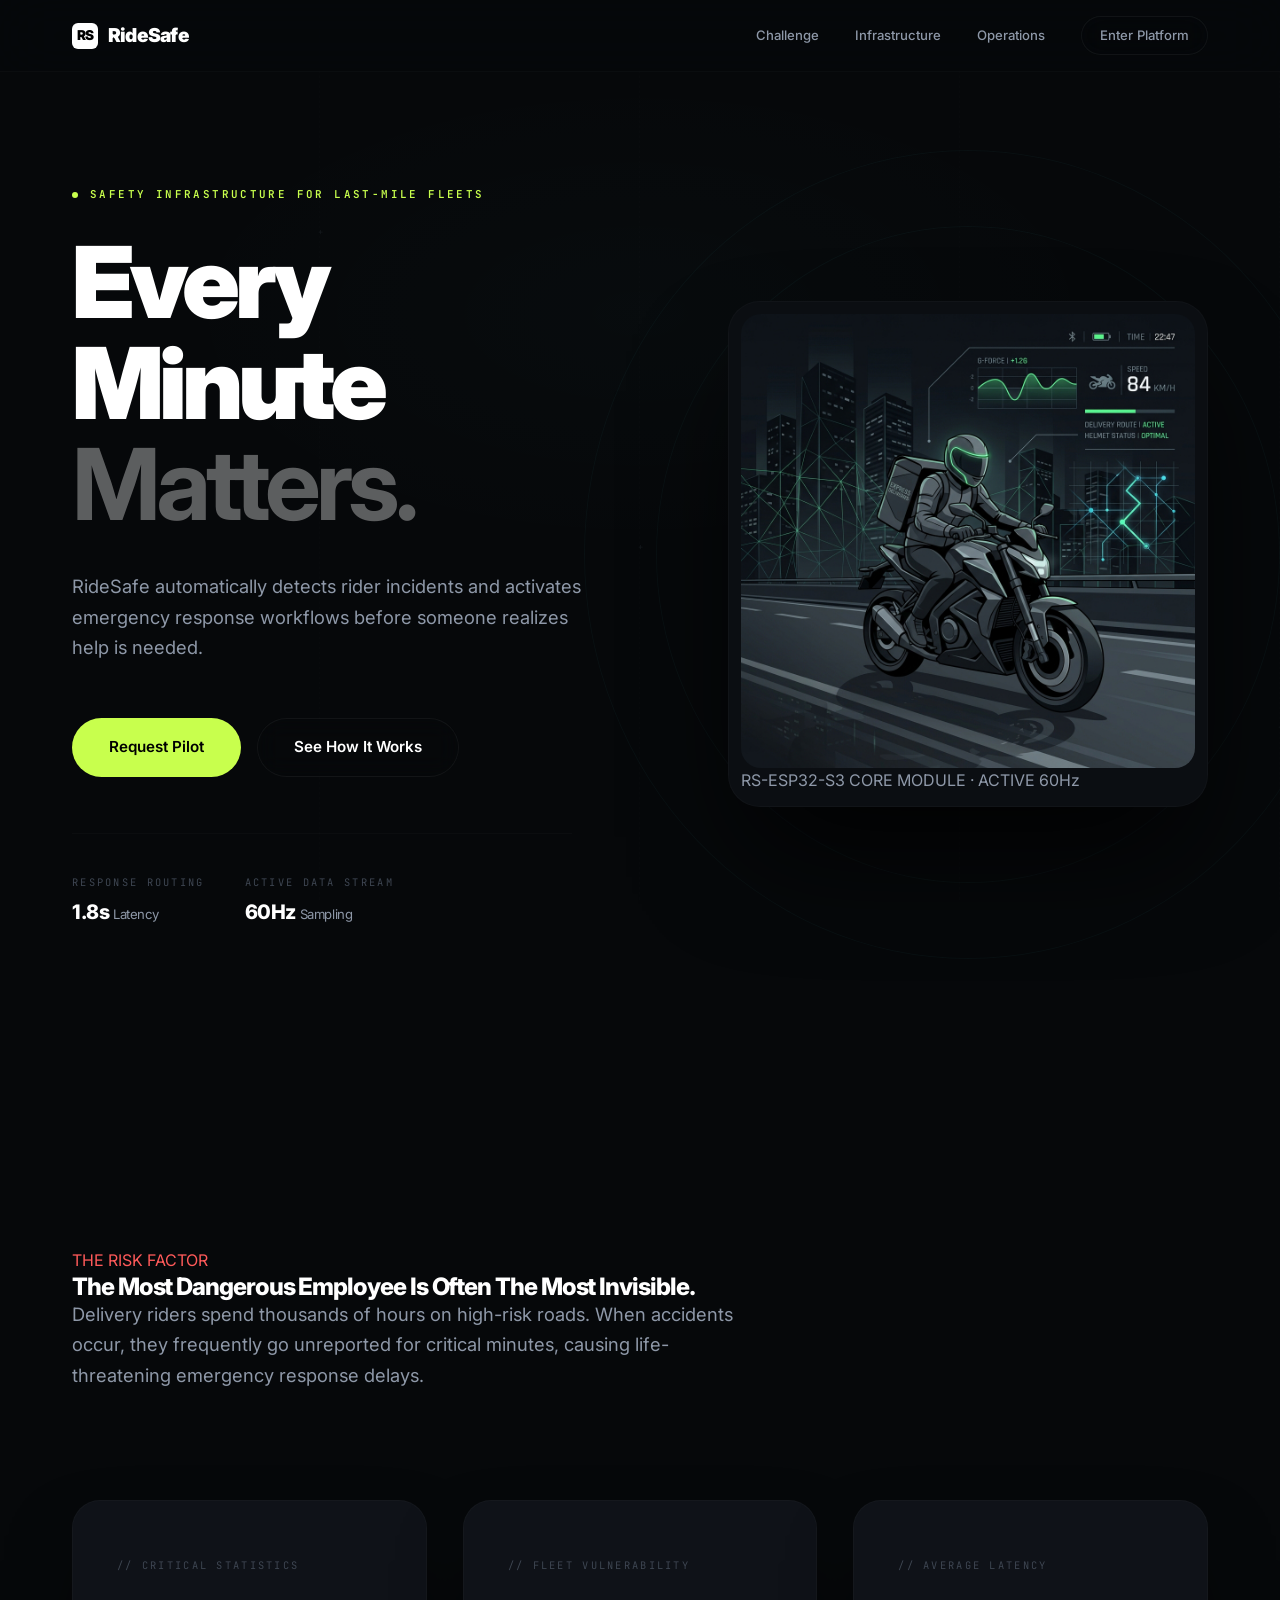
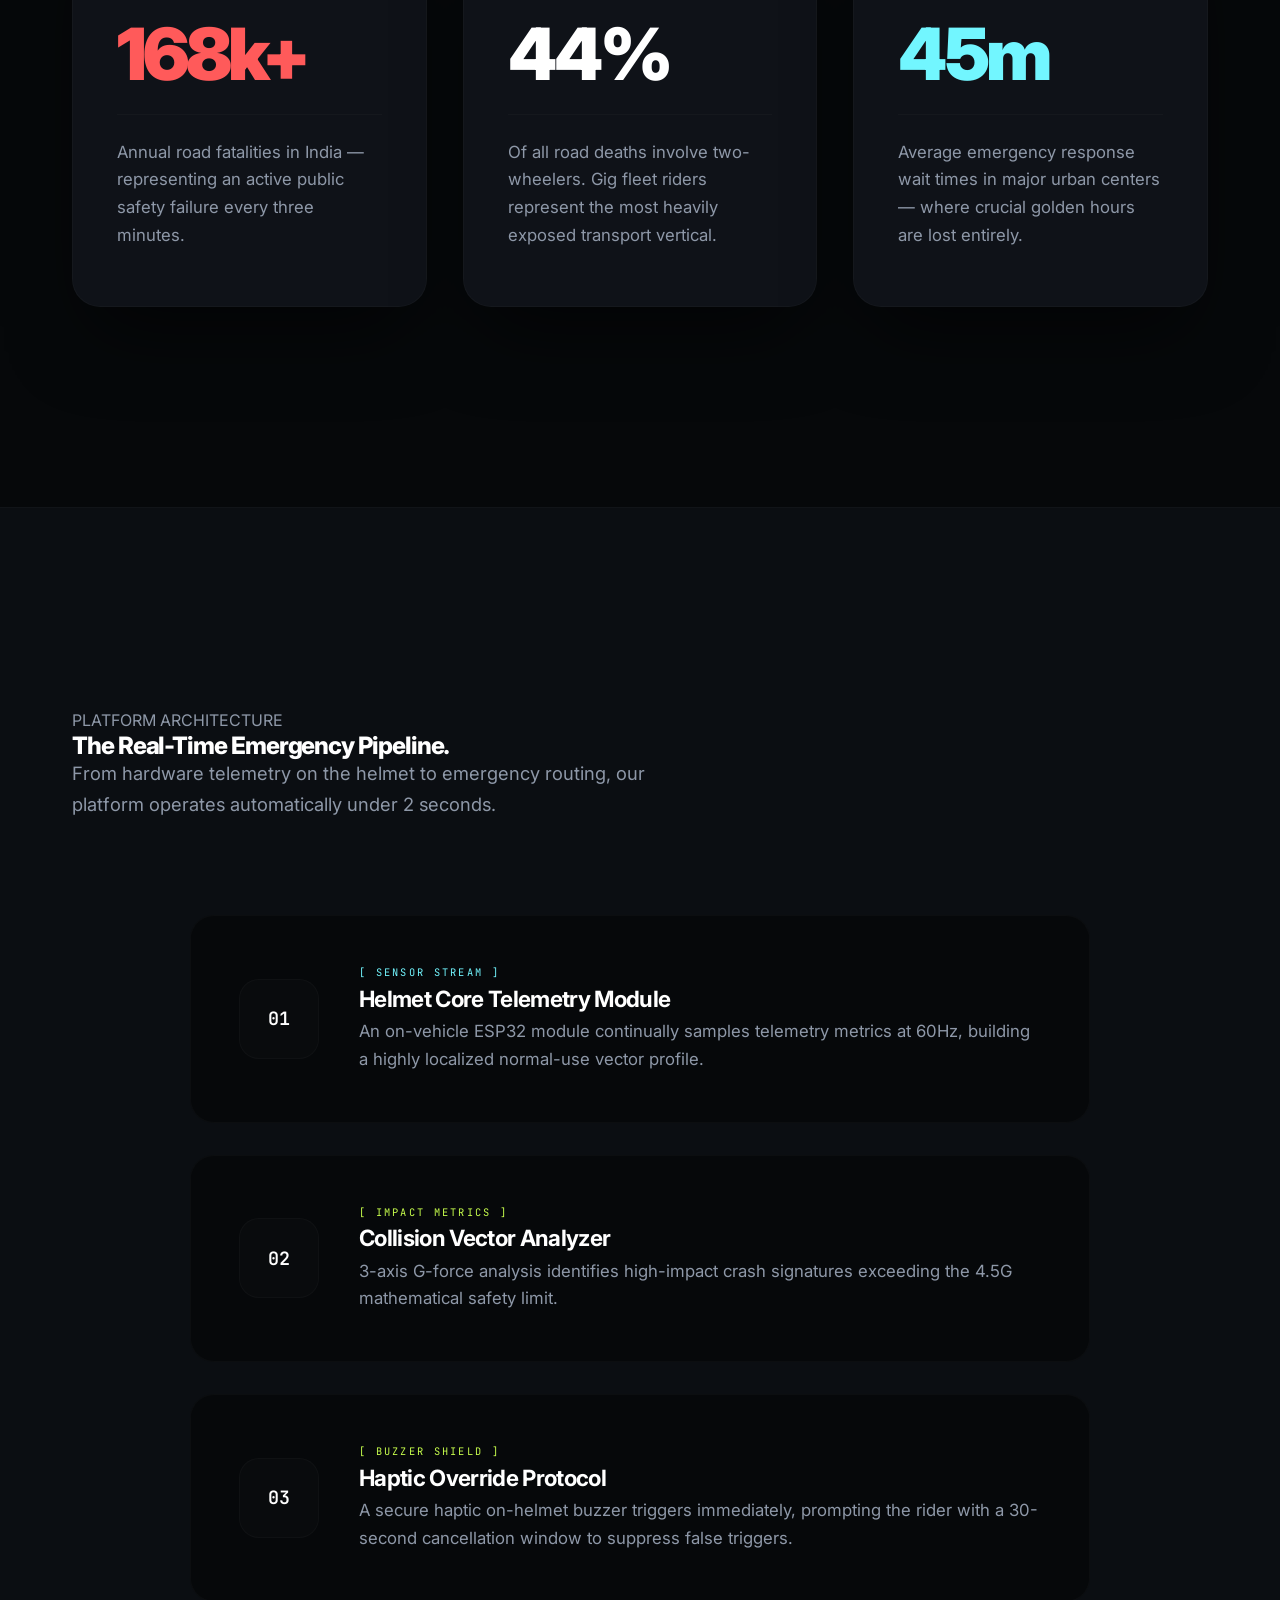
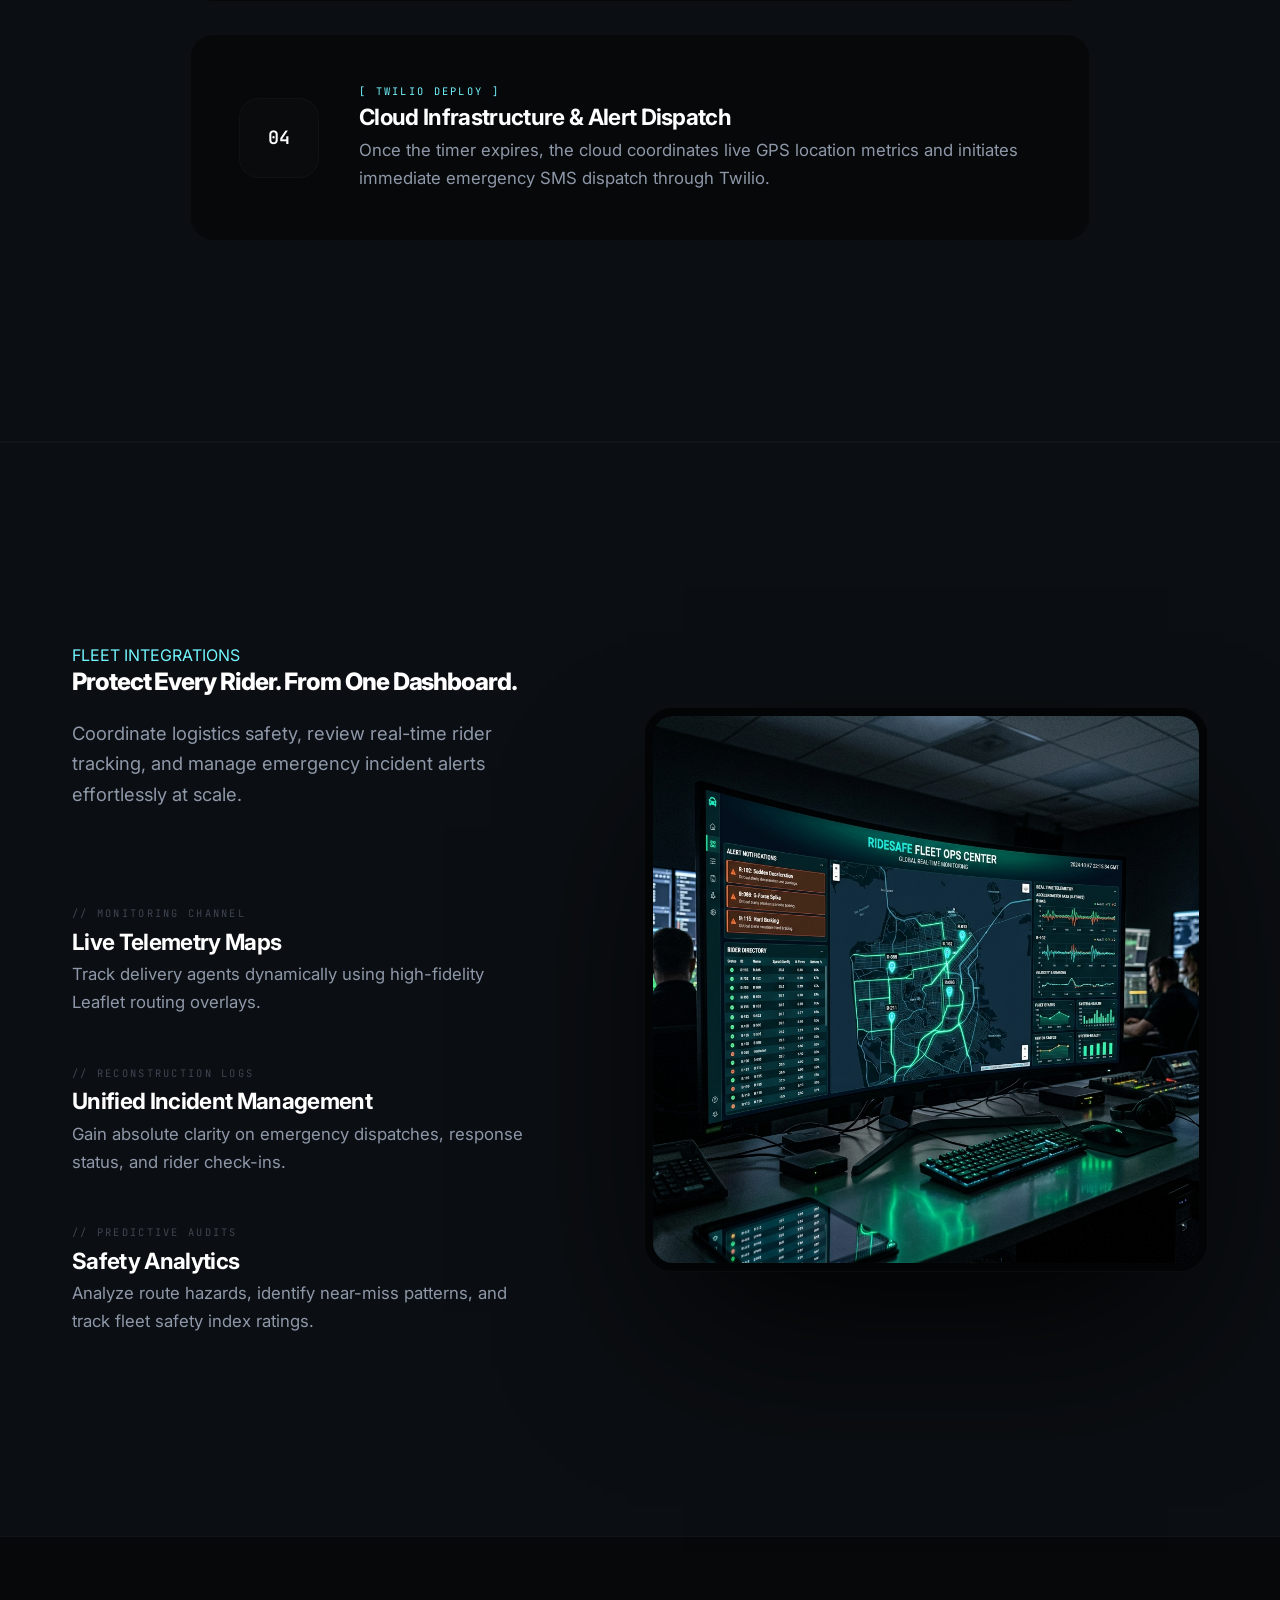
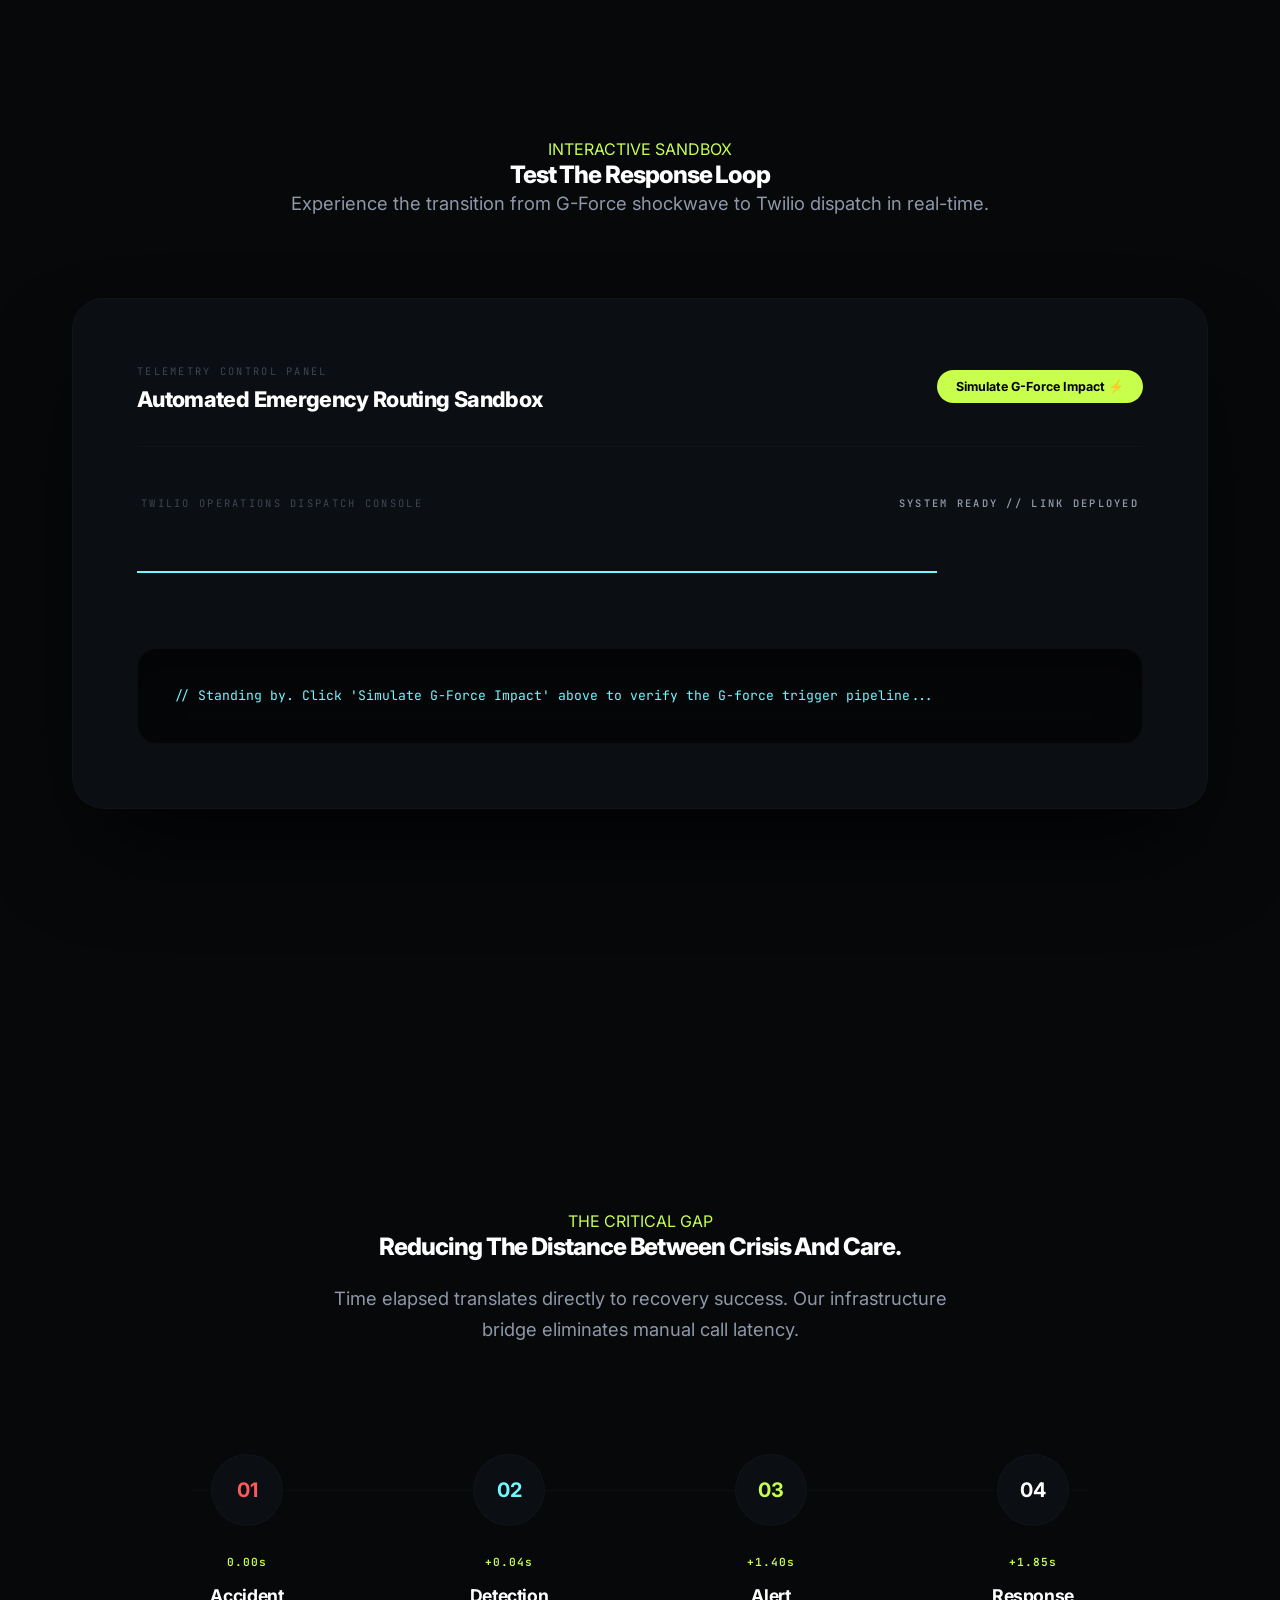
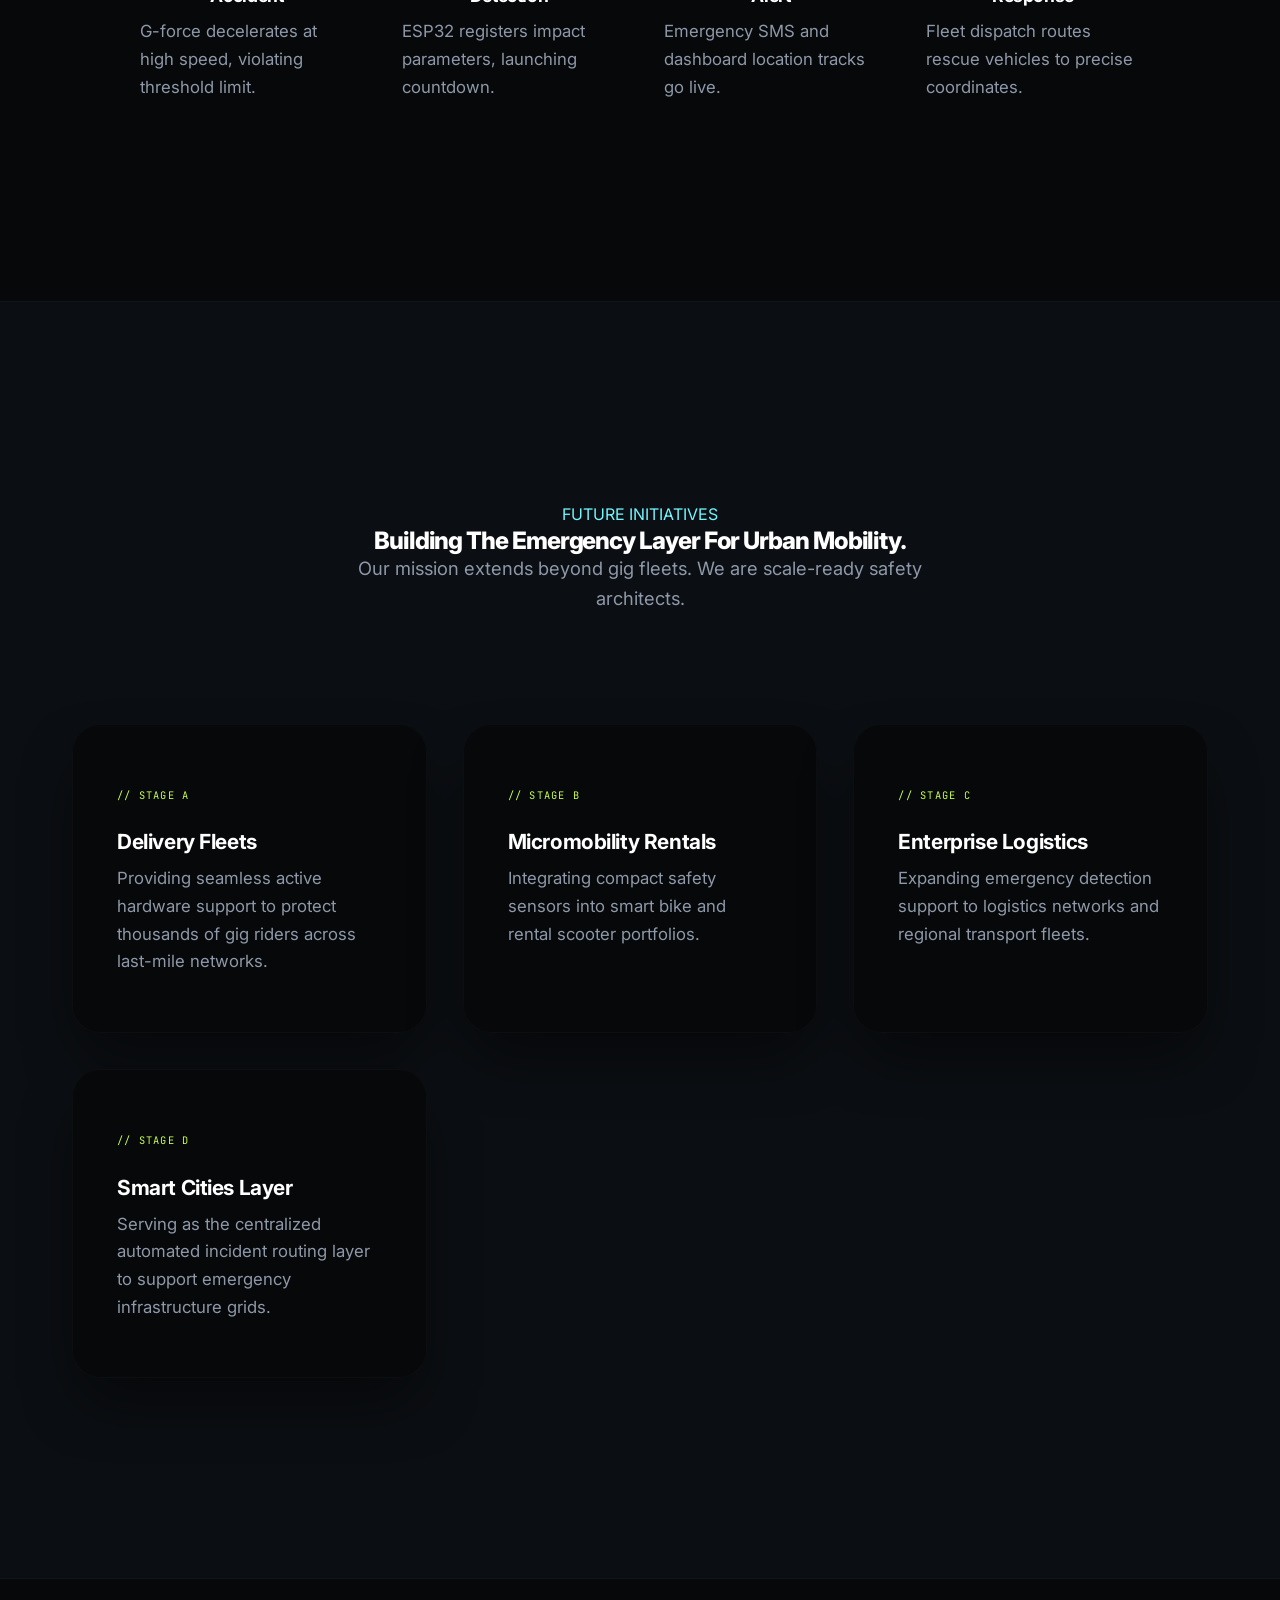
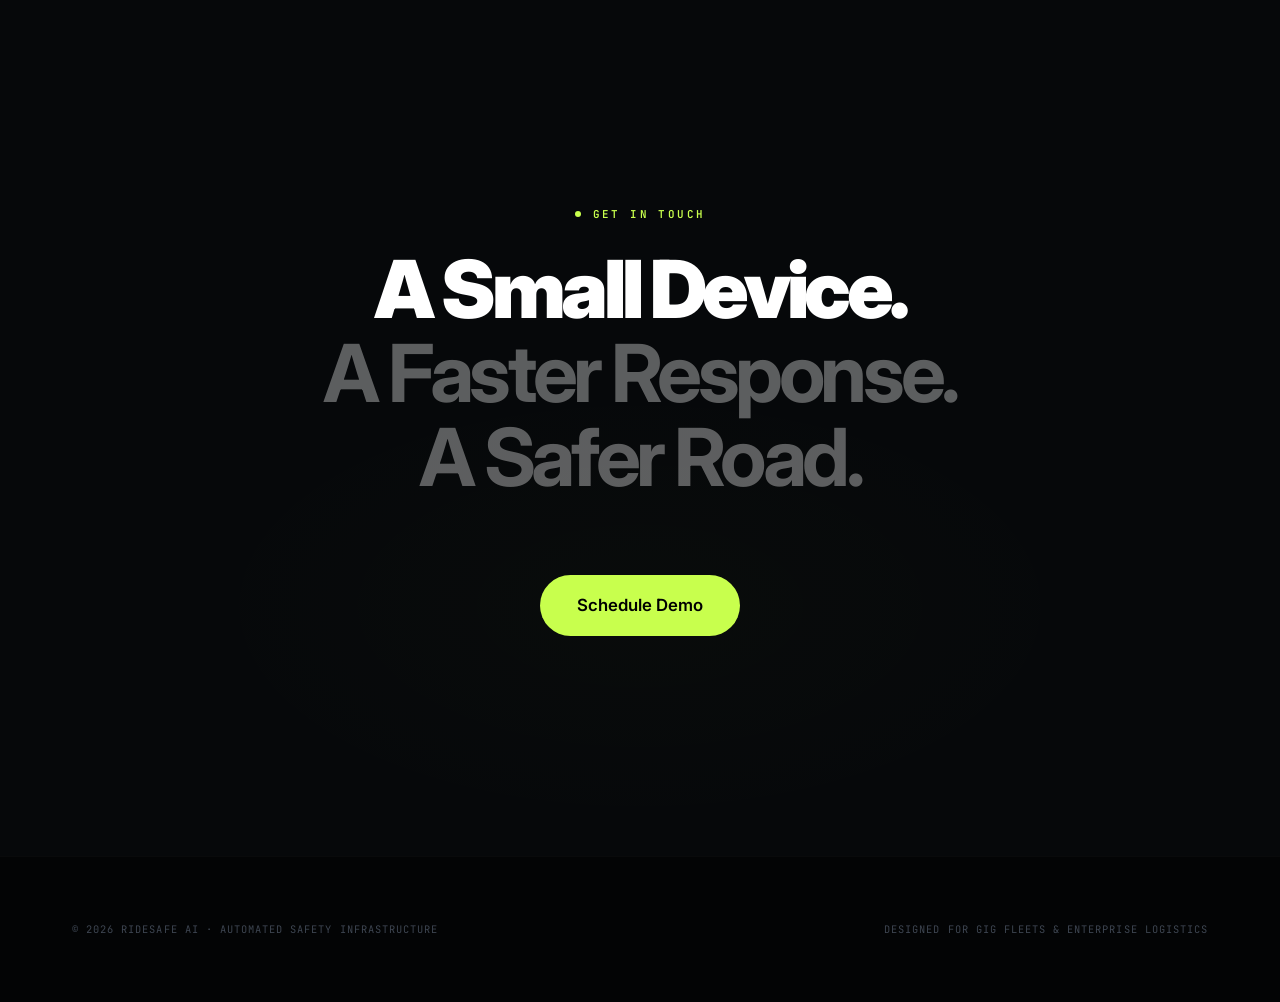
==== commit a314857b: "feat(landing): remove product reveal hardware section" ====
--- a/index.html
+++ b/index.html
@@ -27,7 +27,6 @@
     <div style="display: flex; gap: 36px; align-items: center;">
       <a href="#problem" style="font-size: 0.82rem; color: var(--text-muted); font-weight: 500; font-family: var(--font-sans); text-decoration: none;">Challenge</a>
       <a href="#how-it-works" style="font-size: 0.82rem; color: var(--text-muted); font-weight: 500; font-family: var(--font-sans); text-decoration: none;">Infrastructure</a>
-      <a href="#reveal" style="font-size: 0.82rem; color: var(--text-muted); font-weight: 500; font-family: var(--font-sans); text-decoration: none;">Hardware</a>
       <a href="#operators" style="font-size: 0.82rem; color: var(--text-muted); font-weight: 500; font-family: var(--font-sans); text-decoration: none;">Operations</a>
       <a href="login.html" class="btn btn-outline-titanium btn-sm">Enter Platform</a>
     </div>
@@ -189,53 +188,6 @@
 </section>
 
 <!-- ════════════════════════════════════════════════
-     SECTION 4: PRODUCT REVEAL (APPLE-STYLE)
-     ════════════════════════════════════════════════ -->
-<section class="product-reveal-section" id="reveal">
-  <div class="container">
-    <div style="text-align: center; max-width: 800px; margin: 0 auto;" class="reveal">
-      <div class="section-tagline" style="color: var(--accent-lime);">PRODUCT REVEAL</div>
-      <h2 class="section-title" style="font-size: clamp(2.4rem, 5vw, 4.2rem); line-height: 1.05;">Engineered to Protect. Built to Scale.</h2>
-      <p style="font-size: 1.15rem; color: var(--text-muted); margin-top: 24px; max-width: 600px; margin-left: auto; margin-right: auto;">
-        A compact safety module that fits seamlessly onto any standard helmet. Zero configuration required for the active fleet.
-      </p>
-    </div>
-
-    <div class="product-reveal-grid">
-      <div class="product-reveal-card reveal">
-        <img src="images/esp32_hardware_module.png" alt="ESP32 crash detection IoT module mounted inside a motorcycle helmet" />
-      </div>
-
-      <div class="reveal-specs">
-        <div class="reveal-spec-item reveal">
-          <div class="text-mono" style="margin-bottom: 8px;">01 // INCIDENT ANALYSIS</div>
-          <h4>Continuous Telemetry Stream</h4>
-          <p>Calculates combined X/Y/Z accelerometer vectors at 60Hz to isolate collisions instantly.</p>
-        </div>
-
-        <div class="reveal-spec-item reveal">
-          <div class="text-mono" style="margin-bottom: 8px;">02 // COGNITIVE TRACKING</div>
-          <h4>Satellite Coordinate Engine</h4>
-          <p>Integrates NEO-6M satellite tracking to send precise coordination metrics with every active alert.</p>
-        </div>
-
-        <div class="reveal-spec-item reveal">
-          <div class="text-mono" style="margin-bottom: 8px;">03 // DISPATCH LAYER</div>
-          <h4>Emergency SOS Routings</h4>
-          <p>Twilio gateway provides highly reliable programmable emergency dispatch under 312ms.</p>
-        </div>
-
-        <div class="reveal-spec-item reveal">
-          <div class="text-mono" style="margin-bottom: 8px;">04 // POWER CORE</div>
-          <h4>Industrial Battery Design</h4>
-          <p>Low-draw 3.7V lithium core keeps the device operational on full shifts without recharging.</p>
-        </div>
-      </div>
-    </div>
-  </div>
-</section>
-
-<!-- ════════════════════════════════════════════════
      SECTION 5: FOR FLEET OPERATORS
      ════════════════════════════════════════════════ -->
 <section class="fleet-section" id="operators">
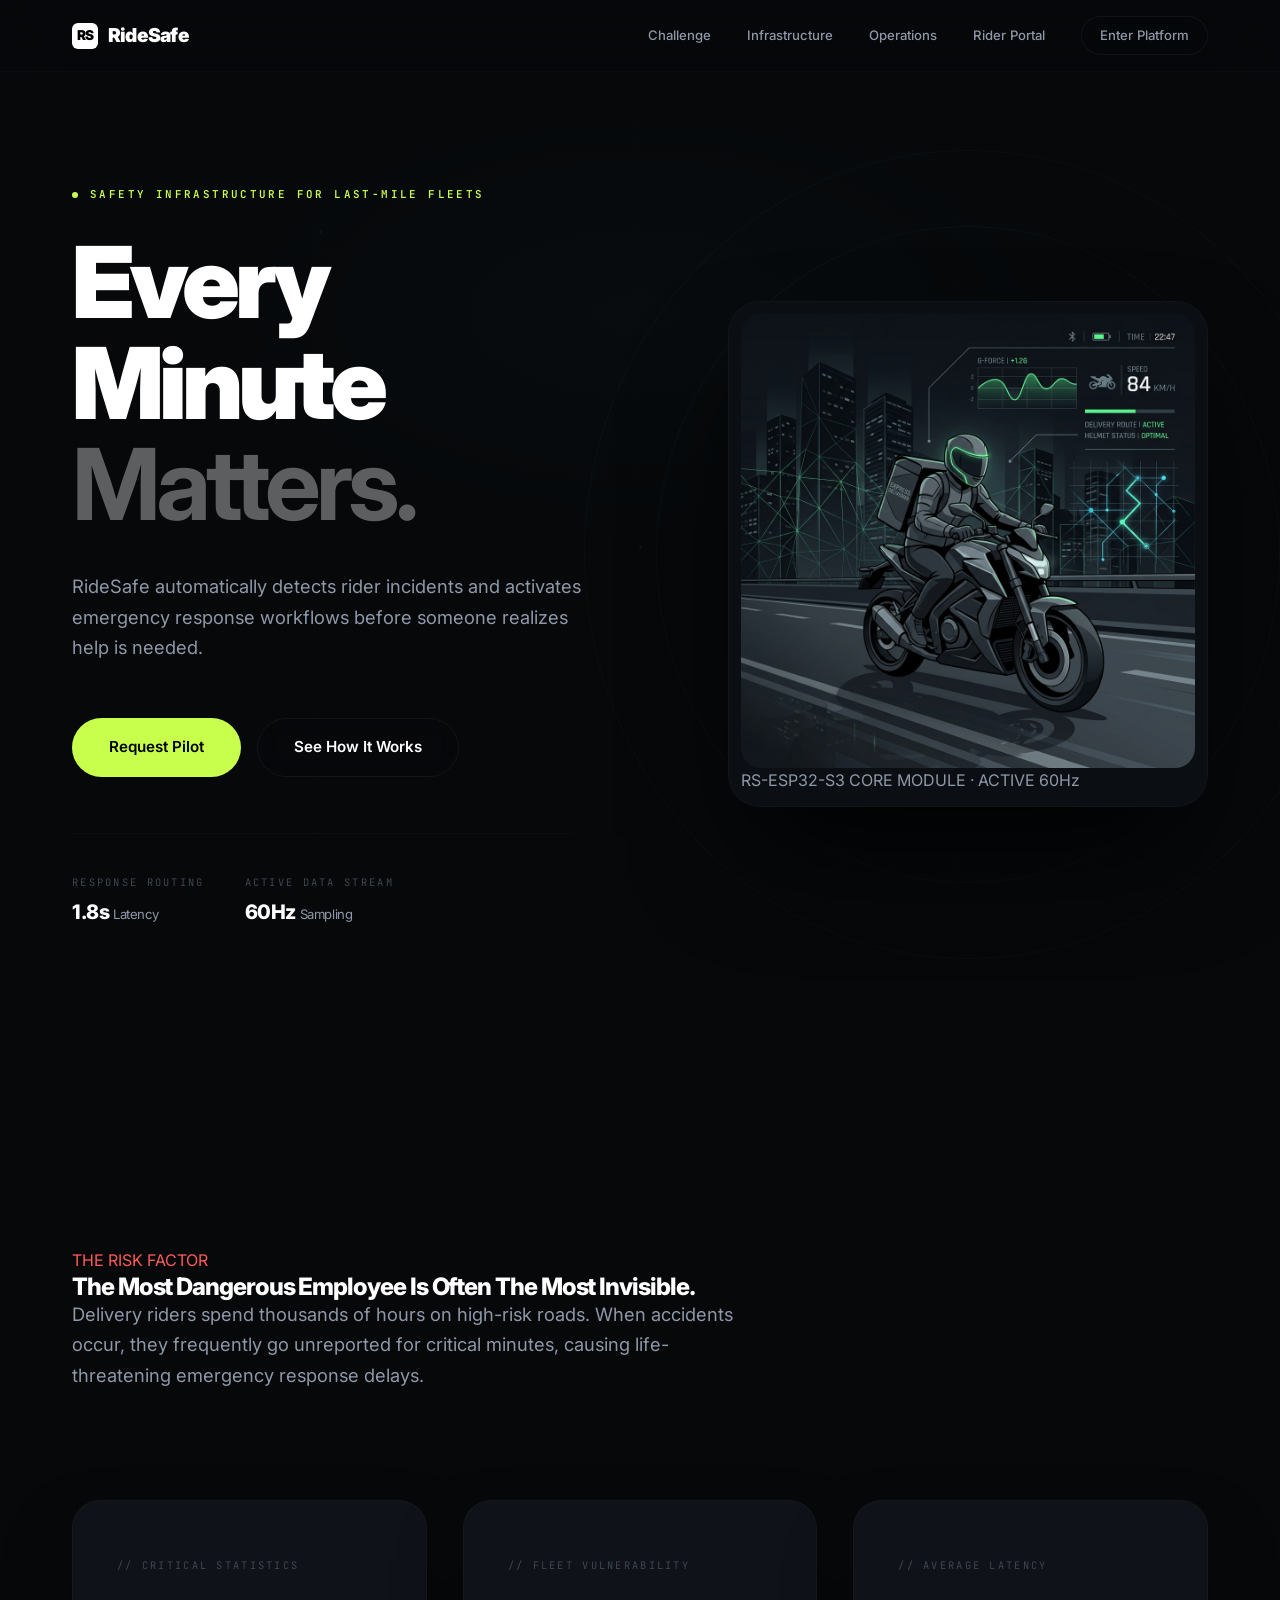
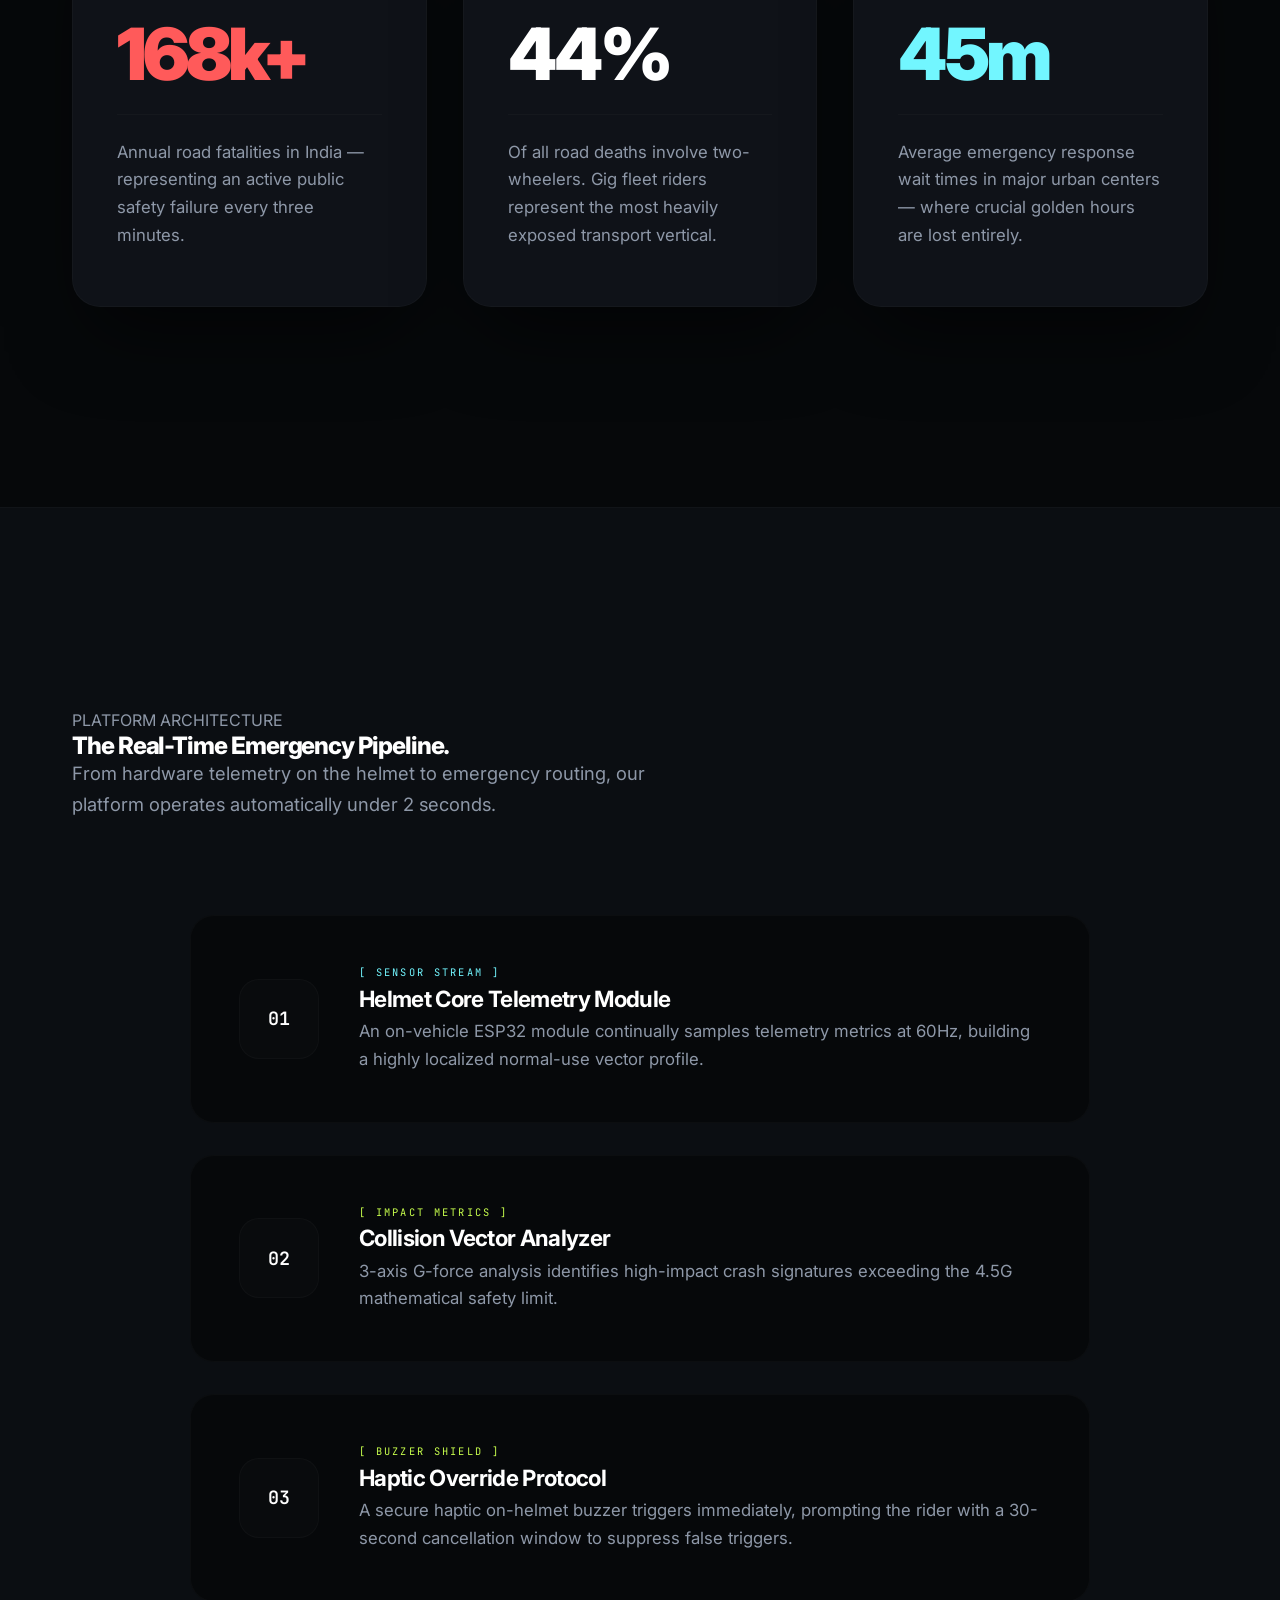
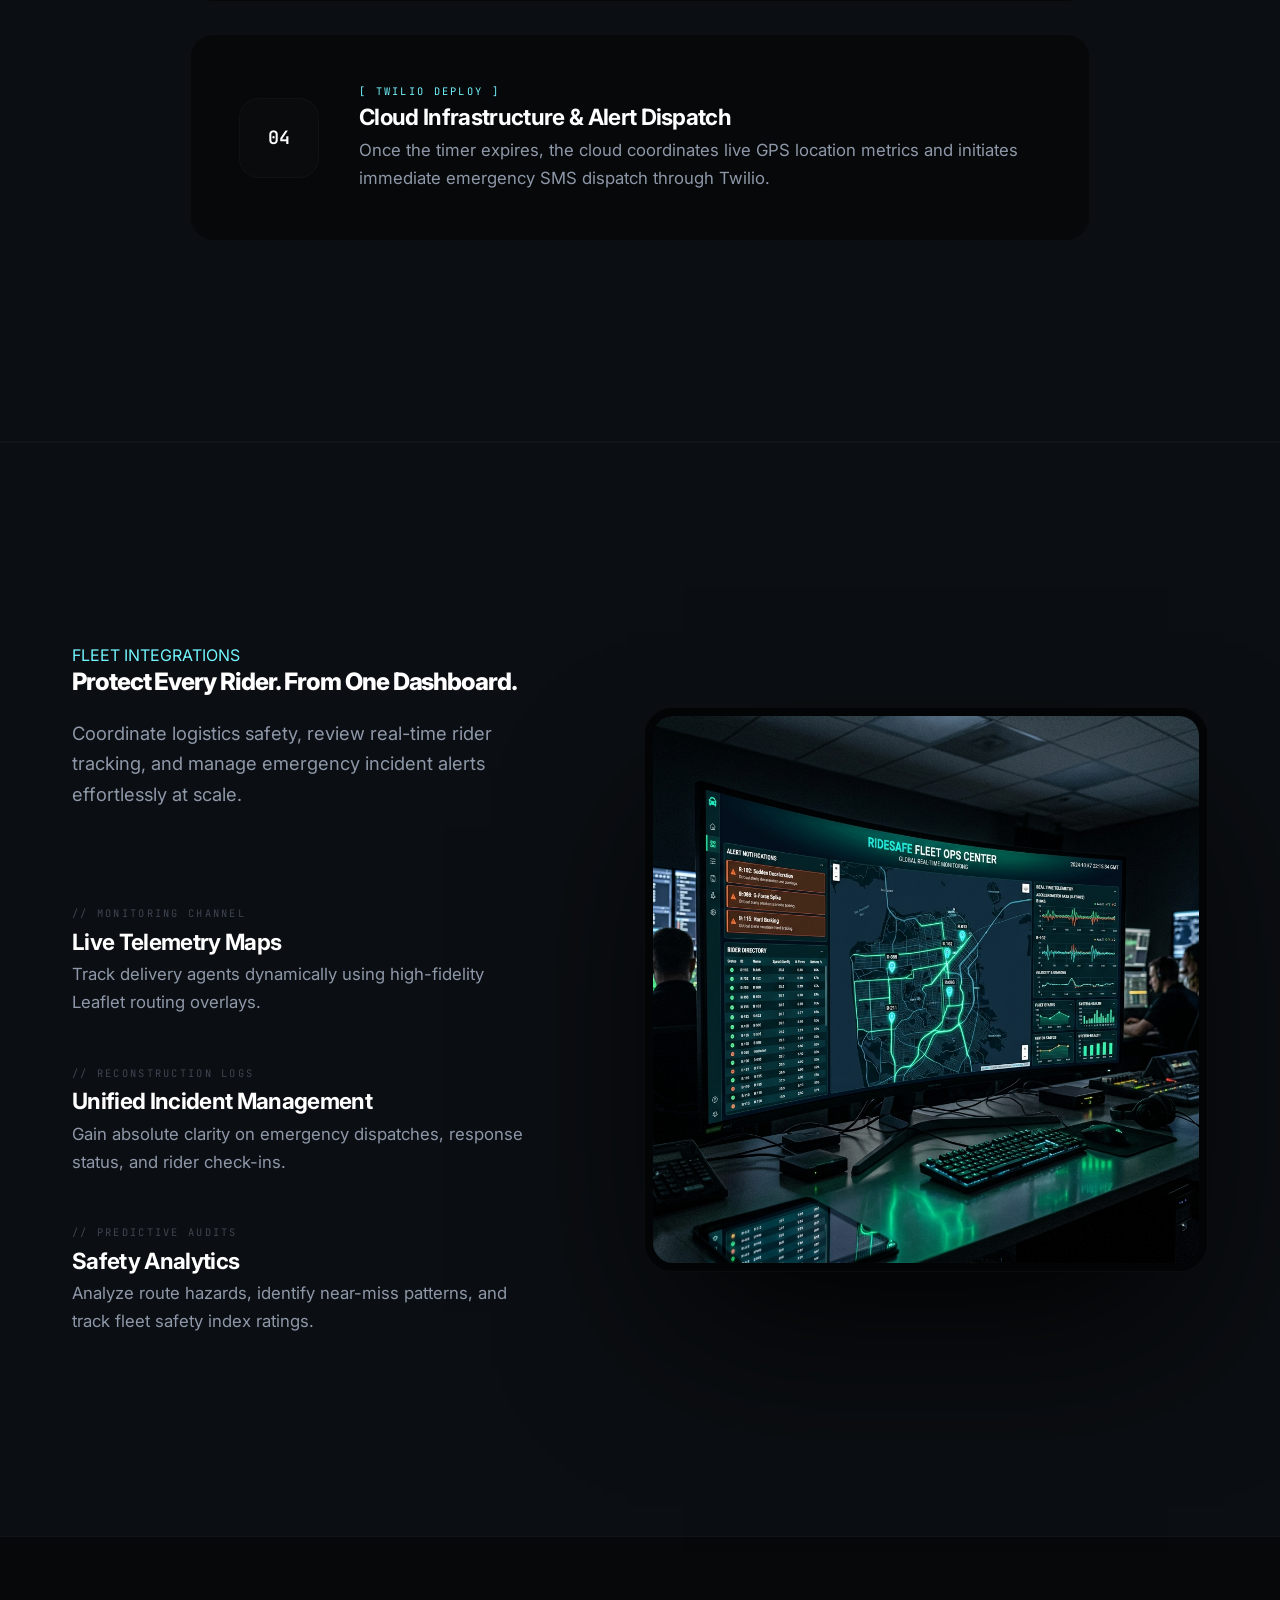
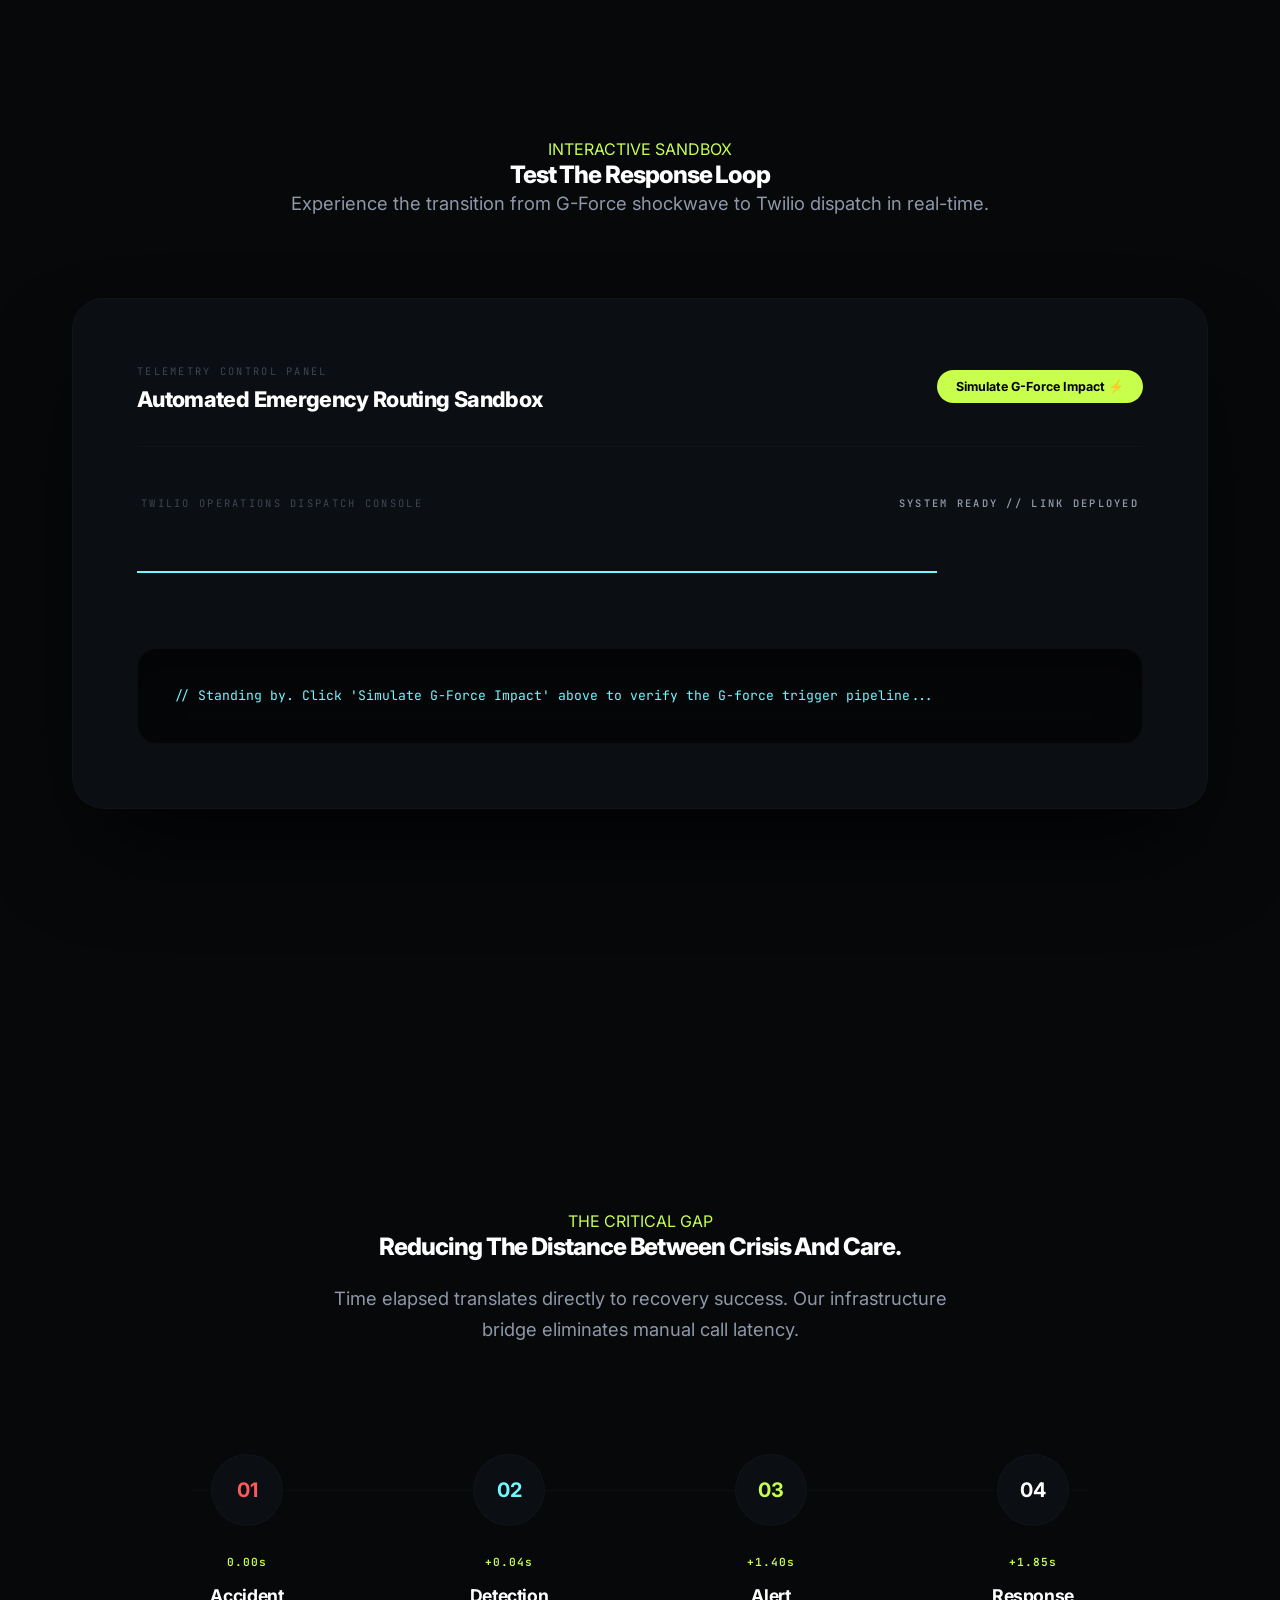
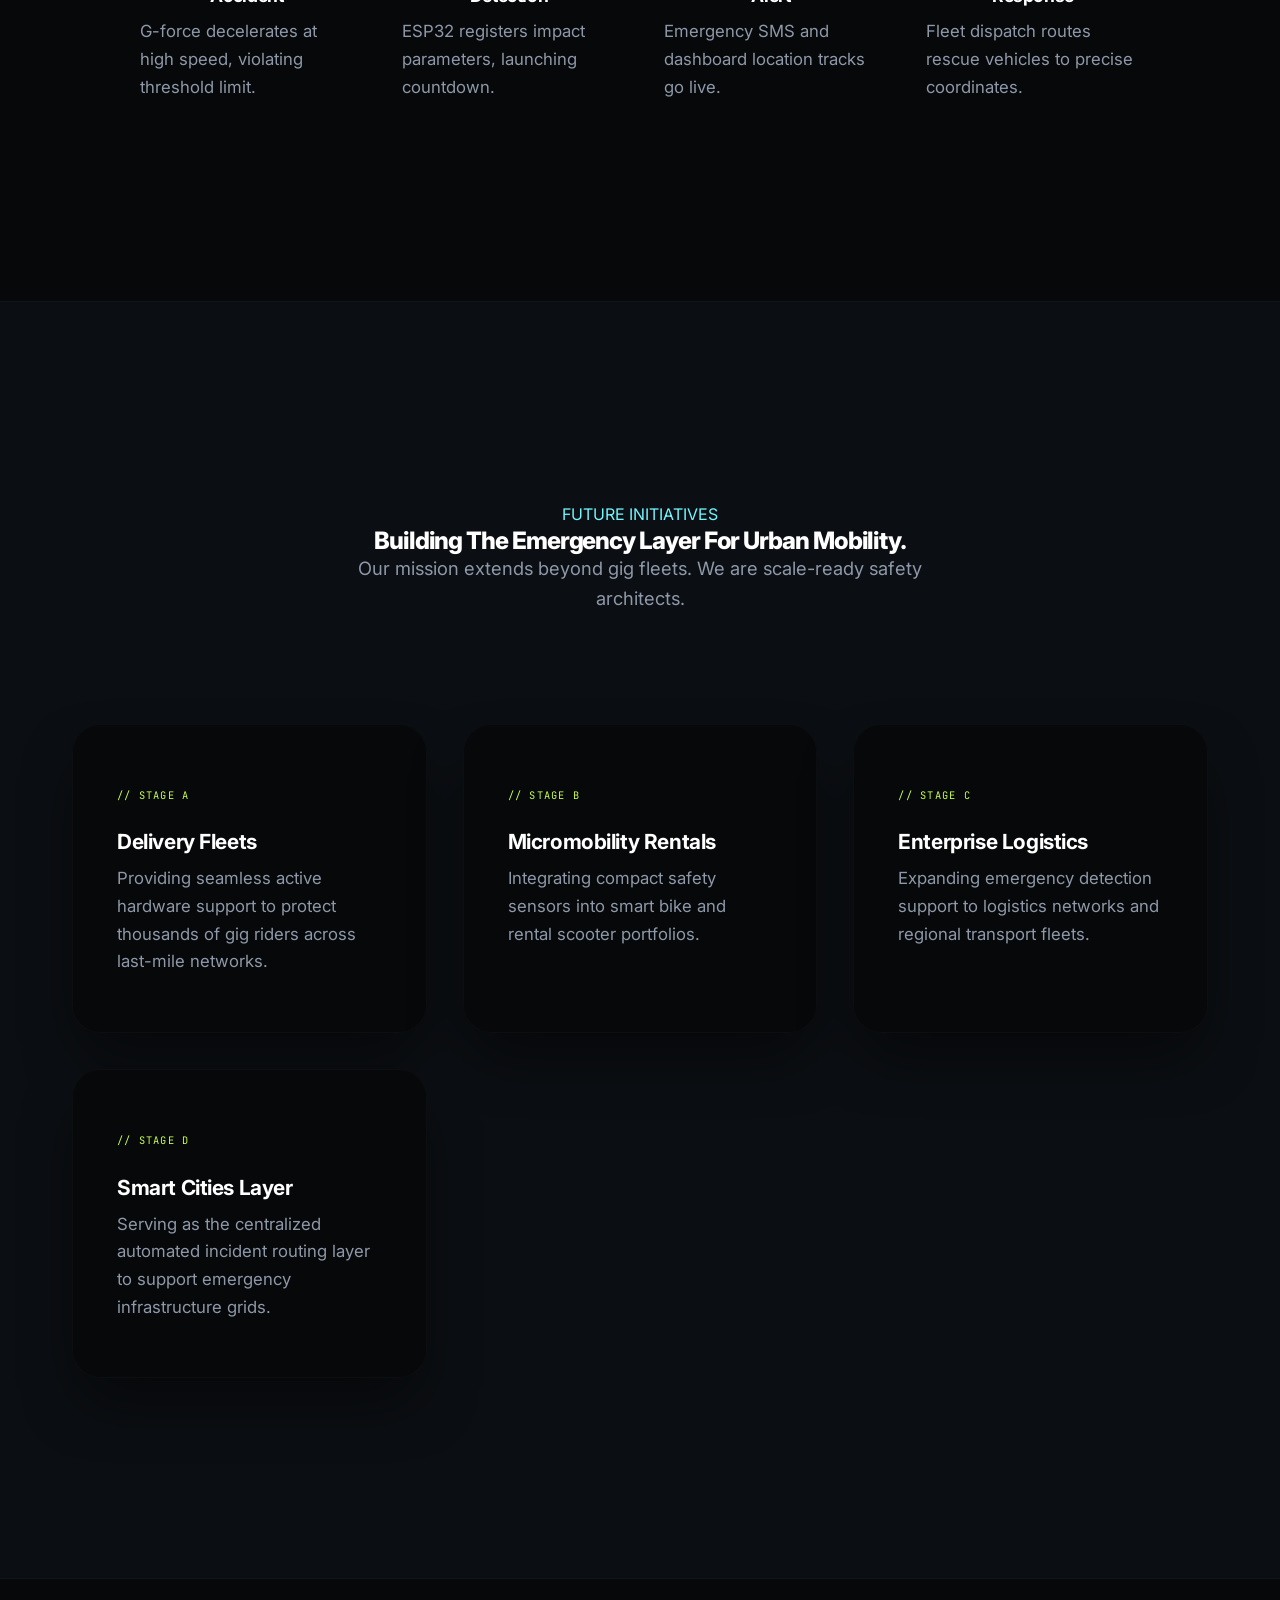
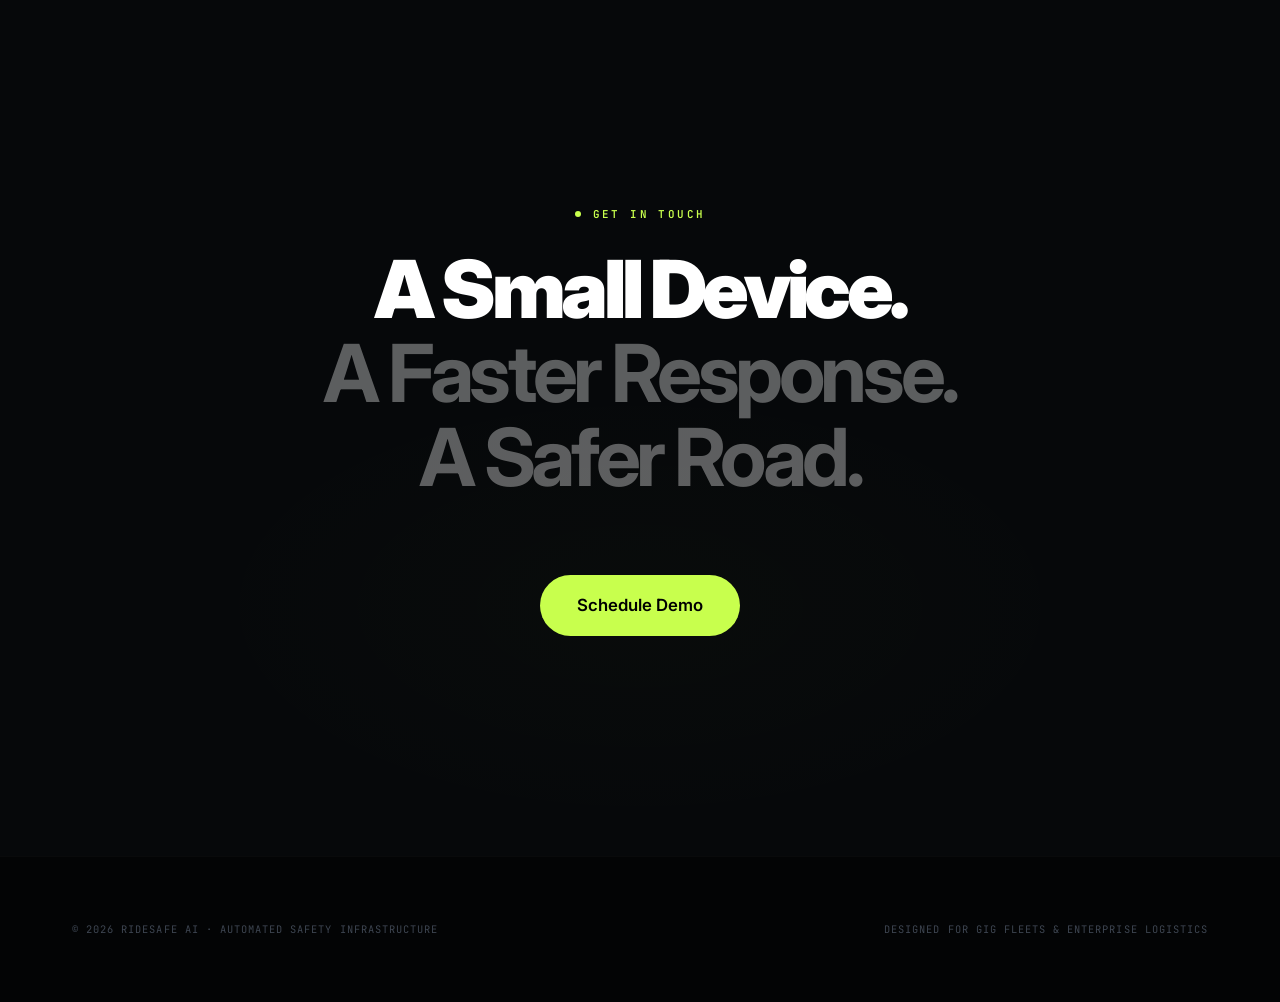
==== commit 75e61caf: "feat: implement rider dashboard with real-time telemetry, hardware diagnostics, and GIS map integrat" ====
--- a/index.html
+++ b/index.html
@@ -28,6 +28,7 @@
       <a href="#problem" style="font-size: 0.82rem; color: var(--text-muted); font-weight: 500; font-family: var(--font-sans); text-decoration: none;">Challenge</a>
       <a href="#how-it-works" style="font-size: 0.82rem; color: var(--text-muted); font-weight: 500; font-family: var(--font-sans); text-decoration: none;">Infrastructure</a>
       <a href="#operators" style="font-size: 0.82rem; color: var(--text-muted); font-weight: 500; font-family: var(--font-sans); text-decoration: none;">Operations</a>
+      <a href="rider.html" style="font-size: 0.82rem; color: var(--text-muted); font-weight: 500; font-family: var(--font-sans); text-decoration: none;">Rider Portal</a>
       <a href="login.html" class="btn btn-outline-titanium btn-sm">Enter Platform</a>
     </div>
   </div>
@@ -482,7 +483,7 @@
     `\n[16:16:06] VERIFICATION COUNTDOWN EXPIRED - Active dispatch routed.`,
     `\n[16:16:06] TRANSMITTING TWILIO PROGRAMMABLE SMS:`,
     `\n  * Destination: Sunita Mehta (Emergency Contact) +91-98210XXXXX`,
-    `\n  * Payload: ALERT: Rajan Mehta may have been involved in an accident near Andheri West, Mumbai. GPS track: maps.google.com/?q=19.1136,72.8697`,
+    `\n  * Payload: ALERT: Rajan Mehta may have been involved in an accident near Gokulam, Mysore. GPS track: maps.google.com/?q=12.3243,76.6273`,
     `\n[16:16:07] TWILIO TRANSACTION CONFIRMED:`,
     `\n  {`,
     `\n    "dispatch_sid": "SM9a8b894121f",`,
